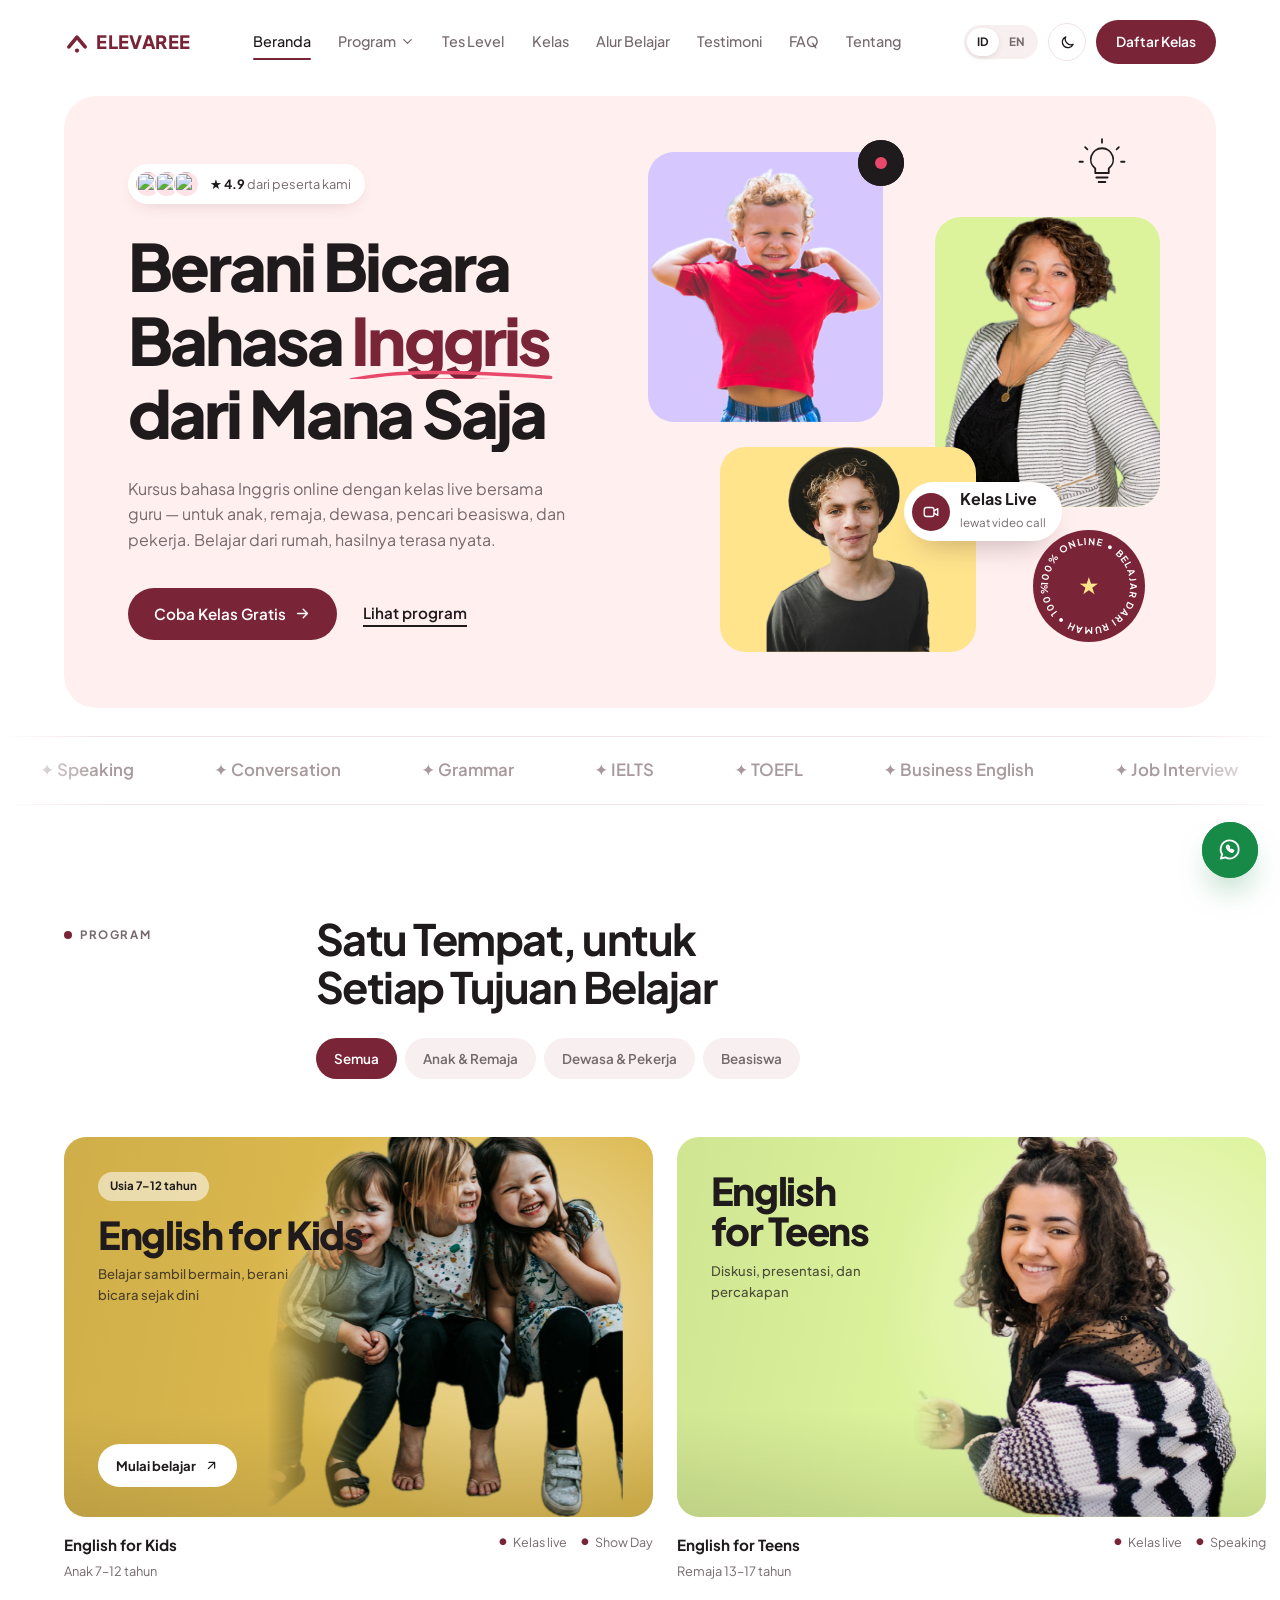
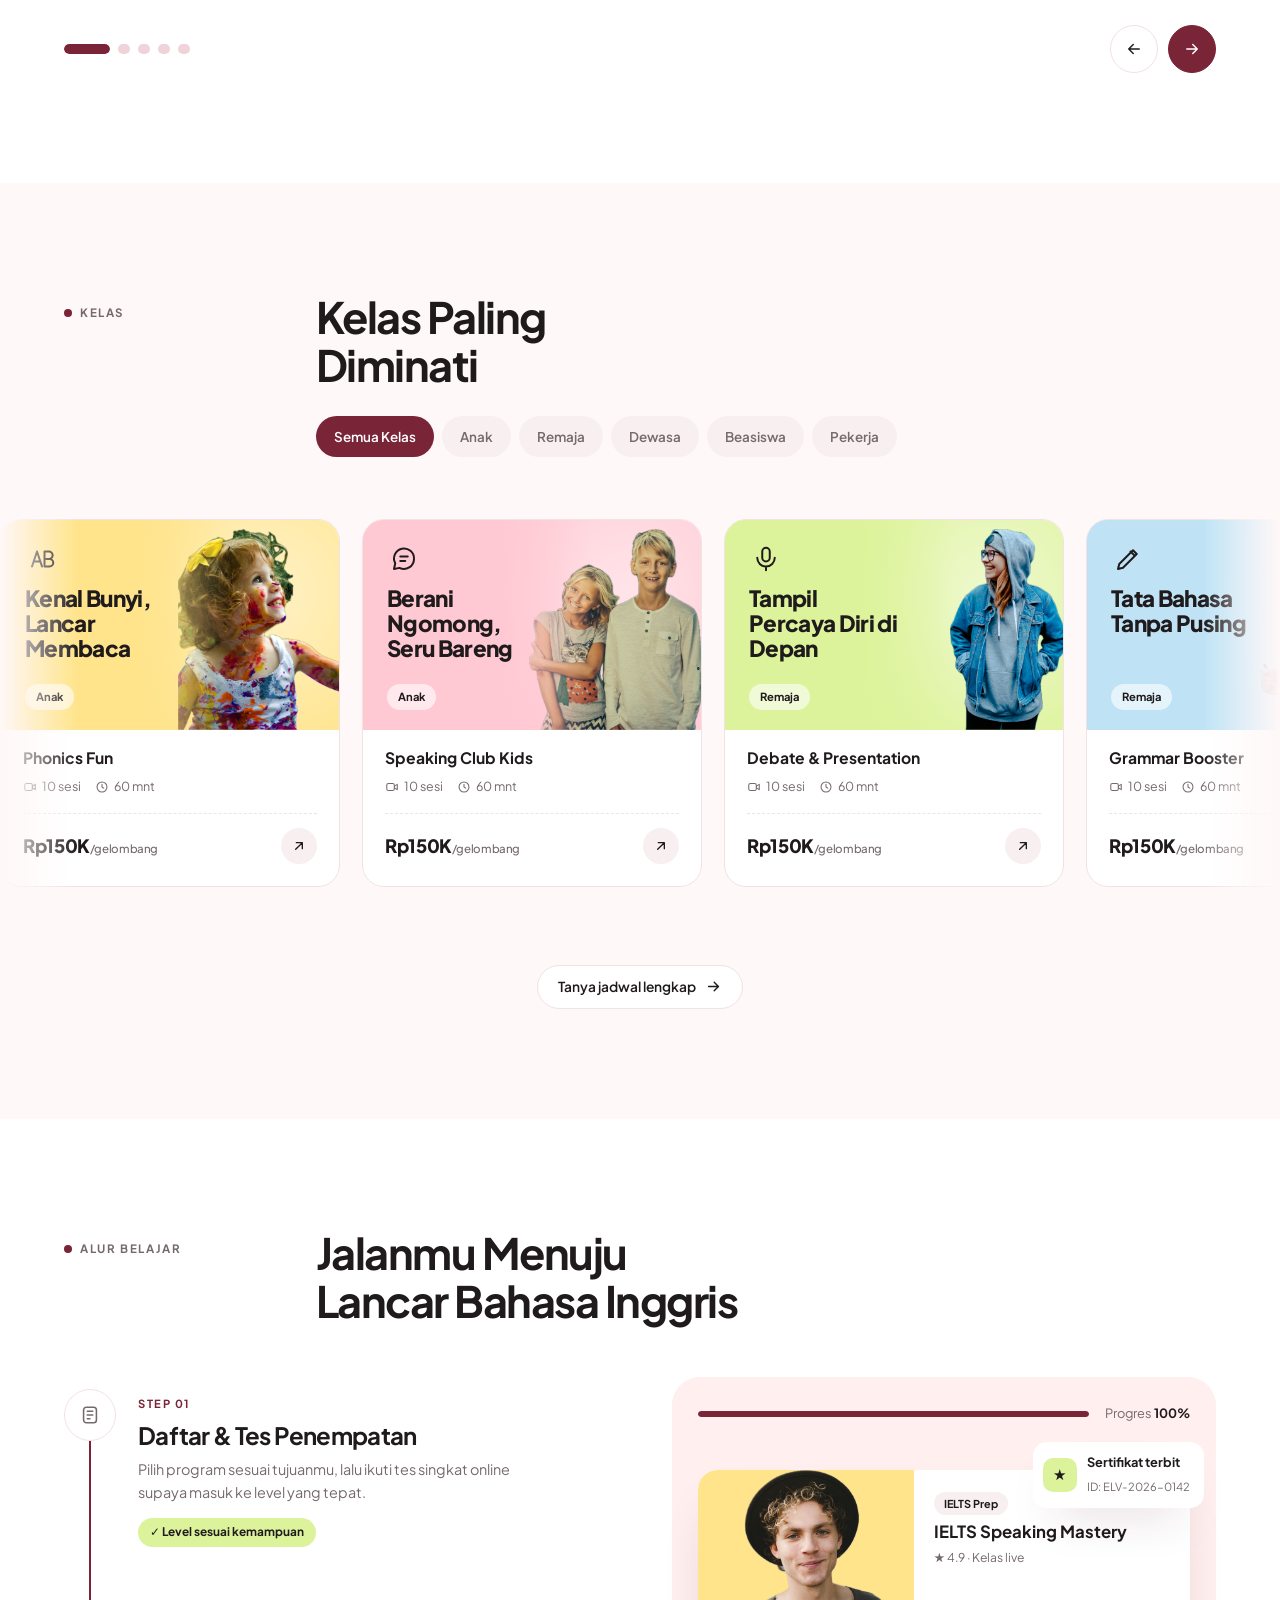
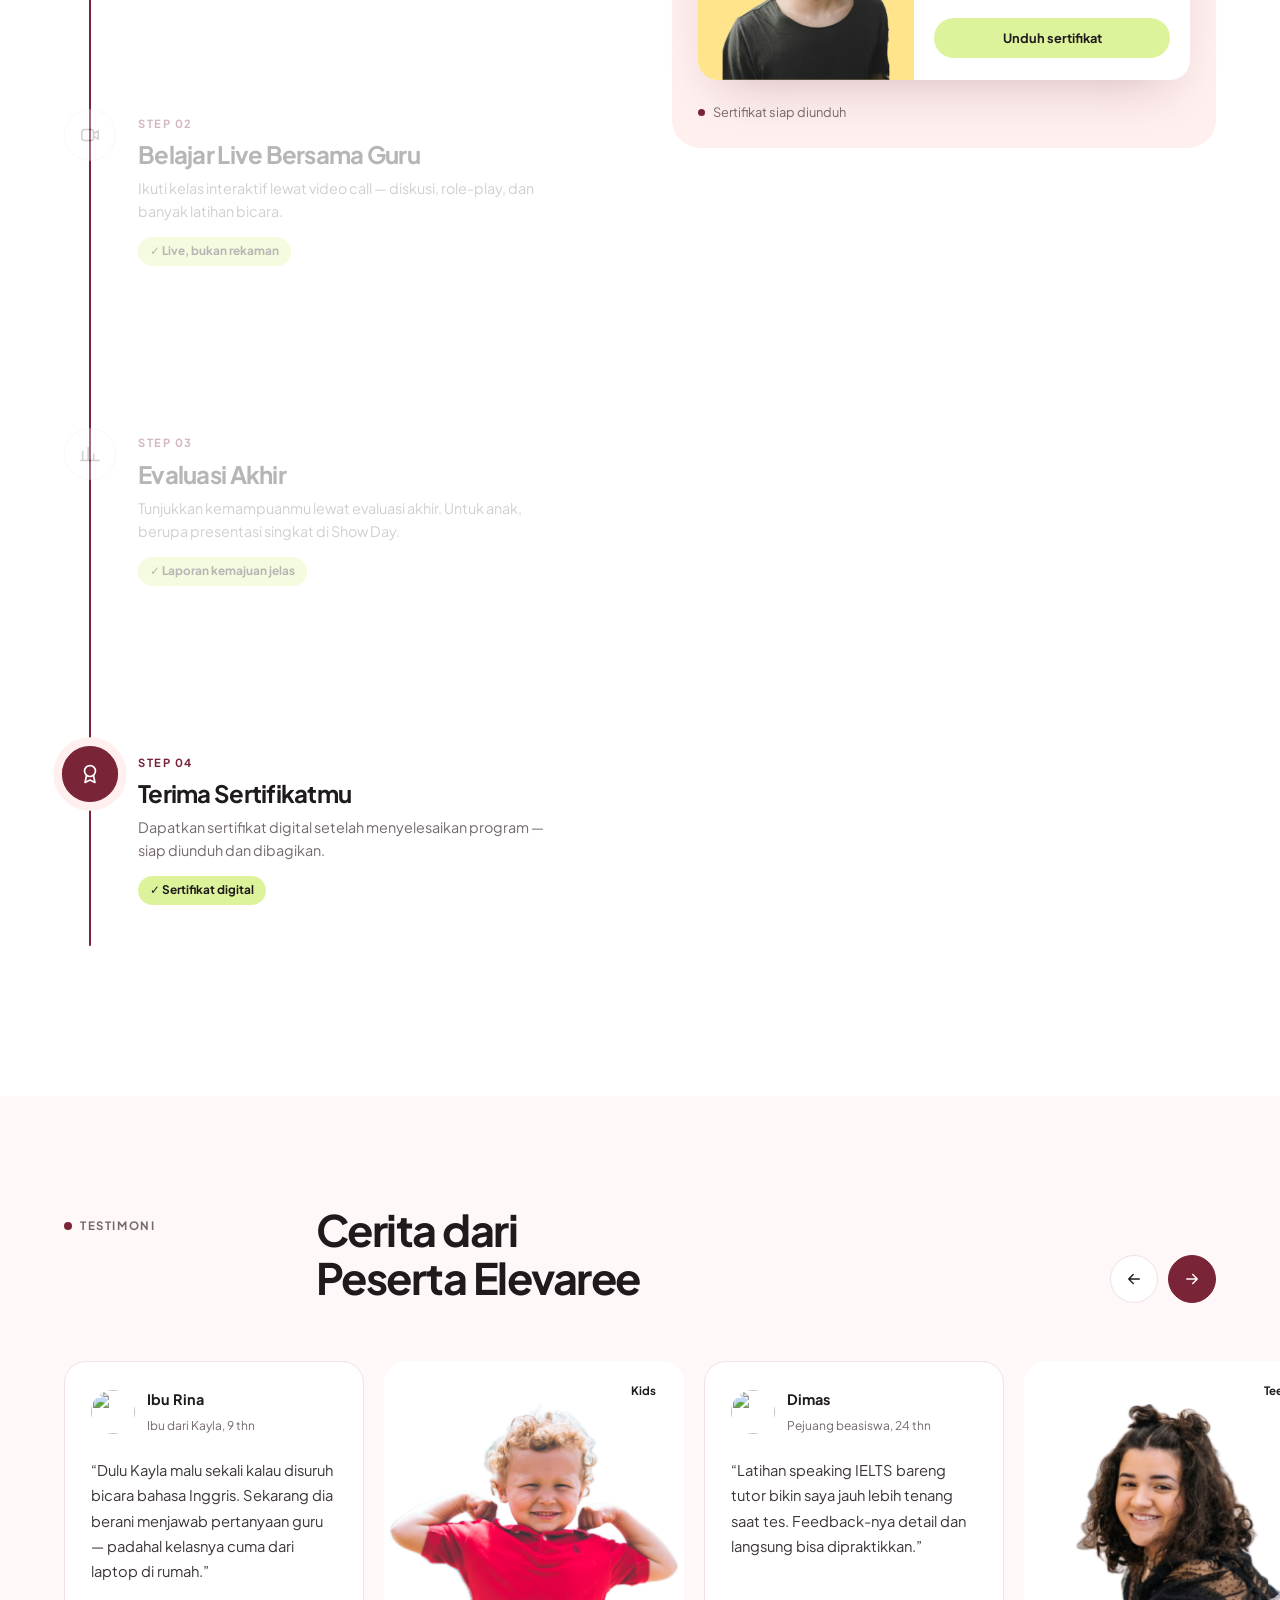
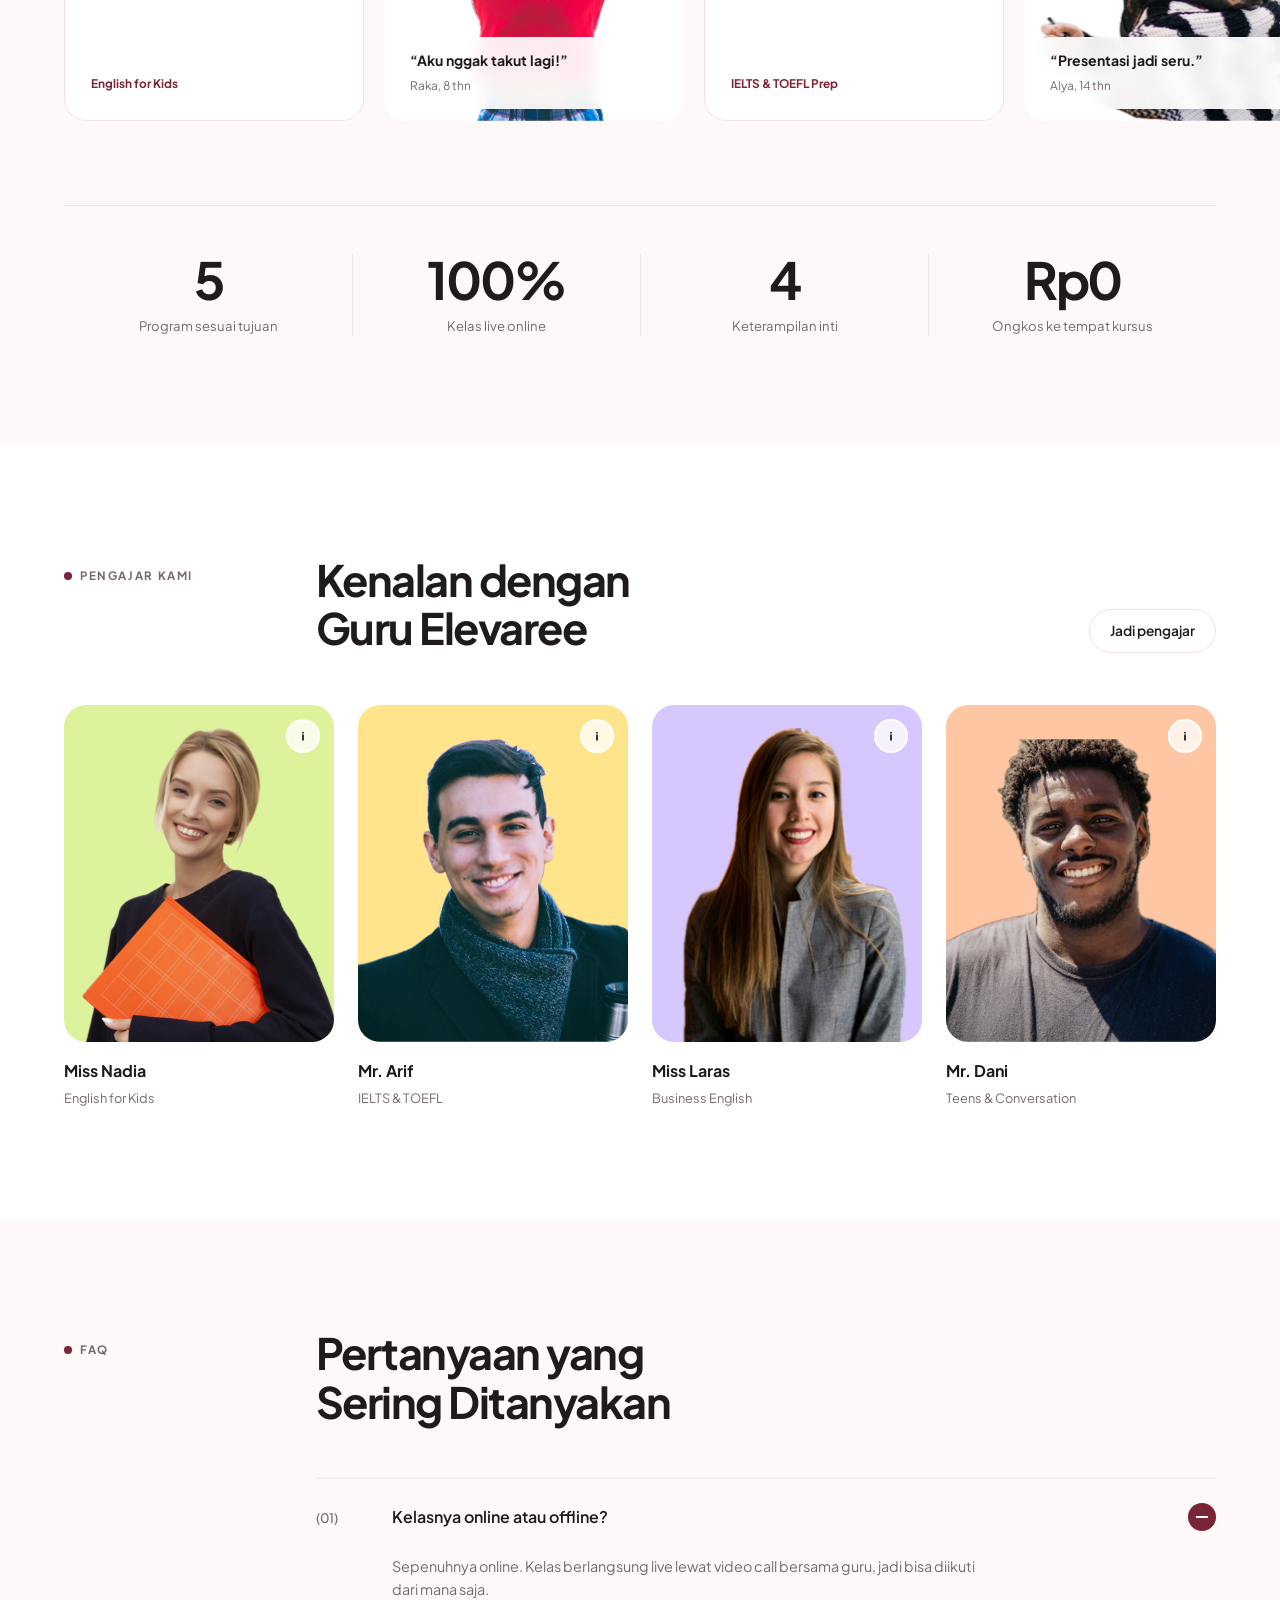
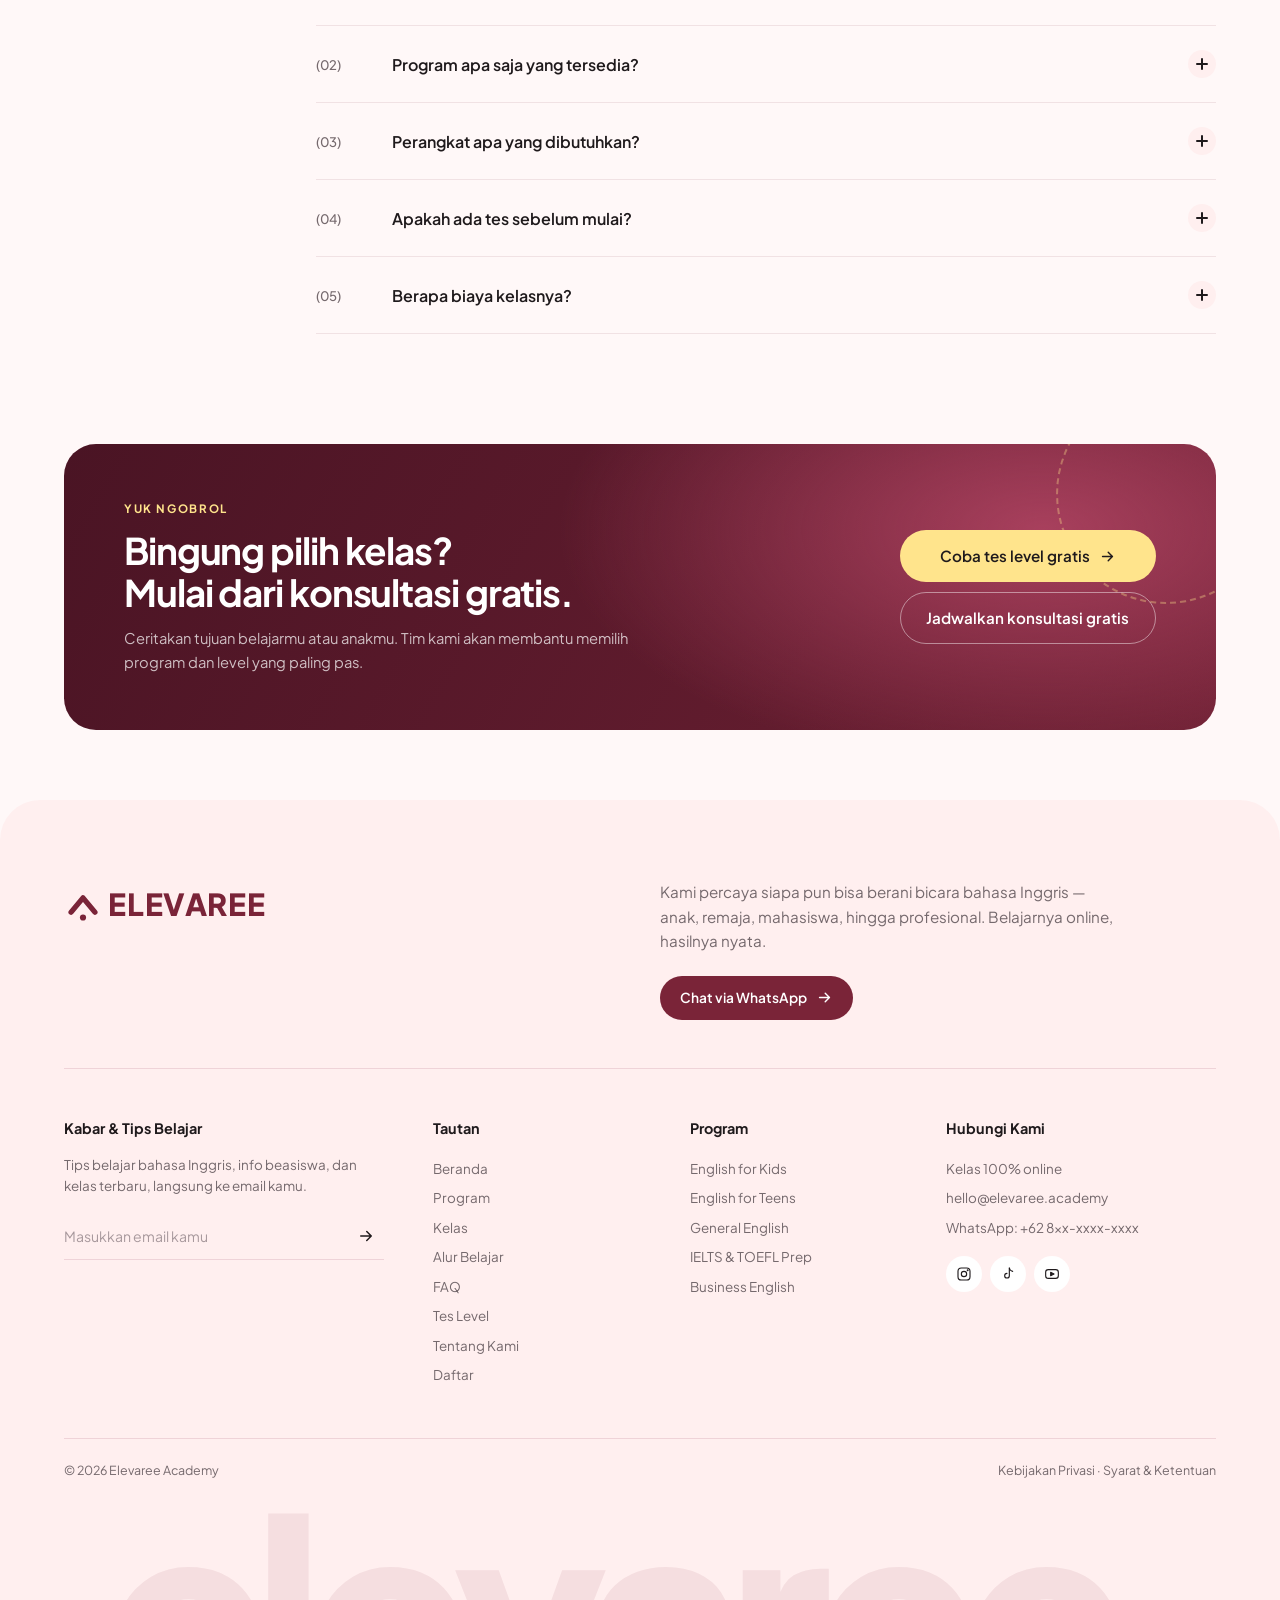
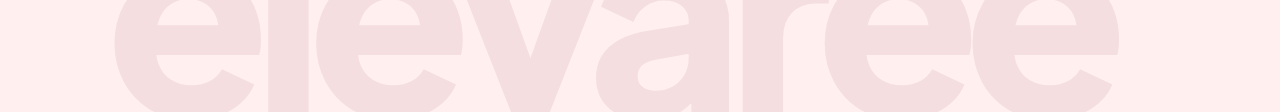
==== index.html @ a9fabbe1 "Elevaree Academy website: program pages, batch schedule, registration, level test Co-Authored-By: Cl" ====
<!doctype html>
<html lang="id">
<head>
  <meta charset="utf-8" />
  <meta name="viewport" content="width=device-width, initial-scale=1" />
  <title>Elevaree Academy — Kursus Bahasa Inggris Online</title>
  <meta name="description" content="Kursus bahasa Inggris online dengan kelas live bersama guru, untuk anak, remaja, dewasa, pencari beasiswa, dan pekerja." />
  <script>
    // pasang tema & bahasa sebelum halaman tampil, supaya tidak berkedip
    (function () {
      try {
        var t = localStorage.getItem('elv-theme');
        if (!t) t = matchMedia('(prefers-color-scheme: dark)').matches ? 'dark' : 'light';
        document.documentElement.setAttribute('data-theme', t);
        var l = localStorage.getItem('elv-lang');
        if (l === 'en') document.documentElement.lang = 'en';
      } catch (e) { document.documentElement.setAttribute('data-theme', 'light'); }
    })();
  </script>
  <link rel="preconnect" href="https://fonts.googleapis.com" />
  <link rel="preconnect" href="https://fonts.gstatic.com" crossorigin />
  <link href="https://fonts.googleapis.com/css2?family=Plus+Jakarta+Sans:wght@400;500;600;700;800&display=swap" rel="stylesheet" />
  <link rel="stylesheet" href="css/style.css" />
</head>
<body>
  <div class="scroll-progress" aria-hidden="true"></div>

  <!-- ================= NAV ================= -->
  <header class="nav">
    <div class="container nav__inner">
      <a href="#beranda" class="logo" aria-label="Elevaree Academy">
        <svg class="logo__mark" viewBox="0 0 32 32" aria-hidden="true">
          <path d="M6 22 L16 10 L26 22" fill="none" stroke="currentColor" stroke-width="4.5" stroke-linecap="round" stroke-linejoin="round"/>
          <circle cx="16" cy="26.5" r="2.6" fill="currentColor"/>
        </svg>
        <span>ELEVAREE</span>
      </a>

      <nav class="nav__links" aria-label="Navigasi utama">
        <a href="#beranda" class="is-active" data-en="Home">Beranda</a>

        <div class="dd">
          <button class="dd__btn" aria-expanded="false" aria-haspopup="true">
            <span data-en="Programs">Program</span>
            <svg viewBox="0 0 24 24" aria-hidden="true"><path d="m6 9 6 6 6-6"/></svg>
          </button>
          <div class="dd__panel">
            <a href="english-for-kids.html" class="dd__item"><i class="dot bg-mustard"></i><span><b>English for Kids</b><small data-en="Ages 7–12, learn through play">Usia 7–12, belajar sambil bermain</small></span></a>
            <a href="english-for-teens.html" class="dd__item"><i class="dot bg-lime"></i><span><b>English for Teens</b><small data-en="Ages 13–17, discussion &amp; presentation">Usia 13–17, diskusi &amp; presentasi</small></span></a>
            <a href="general-english.html" class="dd__item"><i class="dot bg-sage"></i><span><b>General English</b><small data-en="Everyday conversation for adults">Percakapan sehari-hari untuk dewasa</small></span></a>
            <a href="ielts-toefl-prep.html" class="dd__item"><i class="dot bg-peach"></i><span><b>IELTS &amp; TOEFL Prep</b><small data-en="For scholarship seekers">Untuk pencari beasiswa</small></span></a>
            <a href="business-english.html" class="dd__item"><i class="dot bg-lilac"></i><span><b>Business English</b><small data-en="Meetings, emails &amp; job interviews">Meeting, email &amp; interview kerja</small></span></a>
          </div>
        </div>

        <a href="tes-level.html" data-en="Level Test">Tes Level</a>
        <a href="#kelas" data-en="Classes">Kelas</a>
        <a href="#alur" data-en="How It Works">Alur Belajar</a>
        <a href="#testimoni" data-en="Stories">Testimoni</a>
        <a href="#faq">FAQ</a>
        <a href="tentang.html" data-en="About">Tentang</a>
      </nav>

      <div class="nav__right">
        <div class="lang" role="group" aria-label="Bahasa / Language">
          <button class="lang__btn is-active" data-lang="id" aria-pressed="true">ID</button>
          <button class="lang__btn" data-lang="en" aria-pressed="false">EN</button>
        </div>
        <button class="theme-btn" aria-label="Ganti mode gelap/terang" data-en-label="Toggle dark/light mode">
          <svg class="i-moon" viewBox="0 0 24 24"><path d="M20 14.5A8 8 0 0 1 9.5 4a8 8 0 1 0 10.5 10.5z"/></svg>
          <svg class="i-sun" viewBox="0 0 24 24"><circle cx="12" cy="12" r="4"/><path d="M12 2v2M12 20v2M4.9 4.9l1.4 1.4M17.7 17.7l1.4 1.4M2 12h2M20 12h2M4.9 19.1l1.4-1.4M17.7 6.3l1.4-1.4"/></svg>
        </button>
        <a href="daftar.html" data-trial class="btn btn--maroon btn--sm nav__cta" data-en="Join a Class">Daftar Kelas</a>
        <button class="nav__toggle" aria-label="Buka menu" aria-expanded="false"><span></span><span></span></button>
      </div>
    </div>
  </header>

  <main>
    <!-- ================= HERO ================= -->
    <section class="hero" id="beranda">
      <div class="container">
        <div class="hero__panel">
          <div class="hero__copy">
            <div class="pill-badge fade-in" style="--d:.1s">
              <span class="avatars avatars--xs">
                <img src="https://images.unsplash.com/photo-1494790108377-be9c29b29330?w=64&h=64&fit=crop&crop=faces" alt="" />
                <img src="https://images.unsplash.com/photo-1500648767791-00dcc994a43e?w=64&h=64&fit=crop&crop=faces" alt="" />
                <img src="https://images.unsplash.com/photo-1438761681033-6461ffad8d80?w=64&h=64&fit=crop&crop=faces" alt="" />
              </span>
              <span data-en="<b>★ 4.9</b> from our learners"><b>★ 4.9</b> dari peserta kami</span>
            </div>

            <h1 class="hero__title">
              <span class="line"><span data-en="Speak English">Berani Bicara</span></span>
              <span class="line"><span><span data-en="with">Bahasa</span> <em class="scribble"><span data-en="Confidence">Inggris</span><svg viewBox="0 0 220 24" preserveAspectRatio="none" aria-hidden="true"><path d="M3 15 C 50 4, 110 4, 217 12 M 20 20 C 80 13, 140 14, 200 18"/></svg></em></span></span>
              <span class="line"><span data-en="from Anywhere">dari Mana Saja</span></span>
            </h1>

            <p class="hero__lead fade-in" style="--d:.7s" data-en="Online English courses with live classes and real teachers — for kids, teens, adults, scholarship seekers, and professionals. Learn from home, see real results.">
              Kursus bahasa Inggris online dengan kelas live bersama guru — untuk anak, remaja,
              dewasa, pencari beasiswa, dan pekerja. Belajar dari rumah, hasilnya terasa nyata.
            </p>

            <div class="hero__actions fade-in" style="--d:.85s">
              <a href="daftar.html?paket=trial" data-trial data-free class="btn btn--maroon"><span data-en="Try a Free Class">Coba Kelas Gratis</span>
                <svg viewBox="0 0 24 24"><path d="M5 12h14M13 6l6 6-6 6"/></svg>
              </a>
              <a href="#program" class="link-arrow" data-en="See programs">Lihat program</a>
            </div>
          </div>

          <div class="hero__collage">
            <div class="tile tile--lilac tile--a" data-depth="10">
              <img src="assets/img/kid-boy.png" alt="Anak laki-laki tersenyum memamerkan otot, tanda percaya diri" />
            </div>
            <div class="tile tile--lime tile--b" data-depth="16">
              <img src="assets/img/worker-woman.png" alt="Pekerja profesional tersenyum" />
            </div>
            <div class="tile tile--butter tile--c" data-depth="13">
              <img src="assets/img/scholar-man.png" alt="Pemuda bertopi, pencari beasiswa" />
            </div>

            <span class="rec-dot" data-depth="22" aria-hidden="true"></span>

            <div class="chip chip--live" data-depth="20">
              <span class="chip__icon"><svg viewBox="0 0 24 24"><rect x="3" y="6" width="13" height="12" rx="3"/><path d="m16 10.5 5-3v9l-5-3"/></svg></span>
              <span><b data-en="Live Class">Kelas Live</b><small data-en="via video call">lewat video call</small></span>
            </div>

            <svg class="doodle doodle--bulb" data-depth="26" viewBox="0 0 48 48" aria-hidden="true">
              <path d="M24 10a10 10 0 0 0-6 18v4h12v-4a10 10 0 0 0-6-18zM19 36h10M21 40h6"/>
              <path d="M24 2v3M9 9l2 2M39 9l-2 2M4 22h3M44 22h-3"/>
            </svg>

            <div class="sticker" data-depth="18" aria-hidden="true">
              <svg viewBox="0 0 120 120">
                <defs><path id="circlePath" d="M60 60 m-44 0 a44 44 0 1 1 88 0 a44 44 0 1 1 -88 0"/></defs>
                <text><textPath href="#circlePath" data-en="100% ONLINE • LEARN FROM HOME • 100% ONLINE •">100% ONLINE • BELAJAR DARI RUMAH • 100% ONLINE •</textPath></text>
              </svg>
              <span>★</span>
            </div>
          </div>
        </div>
      </div>

      <div class="marquee" aria-label="Materi yang dipelajari">
        <div class="marquee__track">
          <span>✦ Speaking</span><span>✦ Conversation</span><span>✦ Grammar</span><span>✦ IELTS</span>
          <span>✦ TOEFL</span><span>✦ Business English</span><span>✦ Job Interview</span><span>✦ Public Speaking</span>
          <span aria-hidden="true">✦ Speaking</span><span aria-hidden="true">✦ Conversation</span><span aria-hidden="true">✦ Grammar</span><span aria-hidden="true">✦ IELTS</span>
          <span aria-hidden="true">✦ TOEFL</span><span aria-hidden="true">✦ Business English</span><span aria-hidden="true">✦ Job Interview</span><span aria-hidden="true">✦ Public Speaking</span>
        </div>
      </div>
    </section>

    <!-- ================= PROGRAM ================= -->
    <section class="section" id="program">
      <div class="container">
        <div class="head-split">
          <p class="eyebrow" data-reveal data-en="Programs">Program</p>
          <div>
            <h2 class="h2" data-reveal style="--delay:.06s" data-en="One Place for<br/>Every Learning Goal">Satu Tempat, untuk<br/>Setiap Tujuan Belajar</h2>
            <div class="filters" role="tablist" data-reveal style="--delay:.12s">
              <button class="filter is-active" data-filter="all" role="tab" aria-selected="true" data-en="All">Semua</button>
              <button class="filter" data-filter="young" role="tab" aria-selected="false" data-en="Kids &amp; Teens">Anak &amp; Remaja</button>
              <button class="filter" data-filter="adult" role="tab" aria-selected="false" data-en="Adults &amp; Professionals">Dewasa &amp; Pekerja</button>
              <button class="filter" data-filter="scholar" role="tab" aria-selected="false" data-en="Scholarship">Beasiswa</button>
            </div>
          </div>
        </div>

      </div>

      <!-- slider program: bergeser otomatis, bisa digeser/diseret -->
      <div class="prog-slider" data-reveal>
        <div class="prog-track" tabindex="0" aria-label="Daftar program, geser ke samping" data-en-label="Program list, swipe sideways">
          <article class="course course--big" data-cat="young">
            <div class="course__art bg-mustard">
              <a href="english-for-kids.html" class="course__link" aria-label="Detail English for Kids" data-en-label="English for Kids details"></a>
              <div class="course__text">
                <span class="course__tag" data-en="Ages 7–12">Usia 7–12 tahun</span>
                <h3>English for Kids</h3>
                <p data-en="Learn through play, speak up early">Belajar sambil bermain, berani bicara sejak dini</p>
              </div>
              <img src="assets/img/kids-trio.png" alt="Tiga anak duduk bersama dan tertawa" loading="lazy" />
              <a href="#kontak" data-trial data-program="kids" class="course__cta"><span data-en="Start learning">Mulai belajar</span> <svg viewBox="0 0 24 24"><path d="M7 17 17 7M8 7h9v9"/></svg></a>
            </div>
            <div class="course__meta">
              <div><a href="english-for-kids.html" class="course__name"><b>English for Kids</b></a><span data-en="Kids 7–12">Anak 7–12 tahun</span></div>
              <ul><li data-en="Live class">Kelas live</li><li>Show Day</li></ul>
            </div>
          </article>

          <article class="course" data-cat="young">
            <div class="course__art bg-lime">
              <a href="english-for-teens.html" class="course__link" aria-label="Detail English for Teens" data-en-label="English for Teens details"></a>
              <div class="course__text">
                <h3>English<br/>for Teens</h3>
                <p data-en="Discussion, presentation &amp; conversation">Diskusi, presentasi, dan percakapan</p>
              </div>
              <img src="assets/img/teen-girl.png" alt="Remaja perempuan tersenyum saat belajar" loading="lazy" />
            </div>
            <div class="course__meta">
              <div><a href="english-for-teens.html" class="course__name"><b>English for Teens</b></a><span data-en="Teens 13–17">Remaja 13–17 tahun</span></div>
              <ul><li data-en="Live class">Kelas live</li><li>Speaking</li></ul>
            </div>
          </article>

          <article class="course" data-cat="adult">
            <div class="course__art bg-sage">
              <a href="general-english.html" class="course__link" aria-label="Detail General English" data-en-label="General English details"></a>
              <div class="course__text">
                <h3>General<br/>English</h3>
                <p data-en="Chat with ease, every day">Lancar ngobrol untuk sehari-hari</p>
              </div>
              <img src="assets/img/adult-man.png" alt="Pria dewasa berkacamata" loading="lazy" />
            </div>
            <div class="course__meta">
              <div><a href="general-english.html" class="course__name"><b>General English</b></a><span data-en="For adults">Untuk dewasa</span></div>
              <ul><li data-en="Live class">Kelas live</li><li>Conversation</li></ul>
            </div>
          </article>

          <article class="course course--big" data-cat="scholar">
            <div class="course__art bg-peach">
              <a href="ielts-toefl-prep.html" class="course__link" aria-label="Detail IELTS &amp; TOEFL Prep" data-en-label="IELTS &amp; TOEFL Prep details"></a>
              <div class="course__text">
                <span class="course__tag" data-en="For scholarship seekers">Untuk pencari beasiswa</span>
                <h3>IELTS &amp; TOEFL Prep</h3>
                <p data-en="Test strategy, mock tests &amp; feedback">Strategi tes, latihan simulasi, dan feedback</p>
              </div>
              <img src="assets/img/scholar-man.png" alt="Pemuda bertopi, pencari beasiswa" loading="lazy" />
              <a href="#kontak" data-trial data-program="ielts" class="course__cta"><span data-en="Start learning">Mulai belajar</span> <svg viewBox="0 0 24 24"><path d="M7 17 17 7M8 7h9v9"/></svg></a>
            </div>
            <div class="course__meta">
              <div><a href="ielts-toefl-prep.html" class="course__name"><b>IELTS &amp; TOEFL Prep</b></a><span data-en="Students &amp; scholarship applicants">Mahasiswa &amp; calon penerima beasiswa</span></div>
              <ul><li data-en="Live class">Kelas live</li><li data-en="Mock tests">Simulasi tes</li></ul>
            </div>
          </article>

          <article class="course course--big" data-cat="adult">
            <div class="course__art bg-lilac">
              <a href="business-english.html" class="course__link" aria-label="Detail Business English" data-en-label="Business English details"></a>
              <div class="course__text">
                <span class="course__tag" data-en="For professionals">Untuk pekerja</span>
                <h3>Business English</h3>
                <p data-en="Meetings, emails, presentations &amp; job interviews">Meeting, email, presentasi, hingga interview kerja</p>
              </div>
              <img src="assets/img/worker-woman.png" alt="Pekerja profesional tersenyum" loading="lazy" />
              <a href="#kontak" data-trial data-program="business" class="course__cta"><span data-en="Start learning">Mulai belajar</span> <svg viewBox="0 0 24 24"><path d="M7 17 17 7M8 7h9v9"/></svg></a>
            </div>
            <div class="course__meta">
              <div><a href="business-english.html" class="course__name"><b>Business English</b></a><span data-en="Employees, professionals &amp; job seekers">Karyawan, profesional &amp; pencari kerja</span></div>
              <ul><li data-en="Live class">Kelas live</li><li data-en="Professional">Profesional</li></ul>
            </div>
          </article>

          <!-- kartu ajakan konsultasi -->
          <article class="course help-card" data-cat="help">
            <span class="help-card__icon"><svg viewBox="0 0 24 24"><path d="M20 12a8 8 0 0 1-11.6 7.1L4 20l1-4.6A8 8 0 1 1 20 12z"/><path d="M9.5 9.5a2.5 2.5 0 1 1 3.3 2.4c-.5.2-.8.6-.8 1.1v.5M12 16.5h.01"/></svg></span>
            <h3 data-en="Not sure where to start?">Belum yakin mulai dari mana?</h3>
            <p data-en="Tell us your goal — we'll recommend the right program and level for you, or for your child.">Ceritakan tujuanmu — kami bantu rekomendasikan program dan level yang paling pas, untukmu atau anakmu.</p>
            <a href="#kontak" data-trial data-program="unsure" class="help-card__link"><span data-en="Free consultation">Konsultasi gratis</span> <svg viewBox="0 0 24 24"><path d="M5 12h14M13 6l6 6-6 6"/></svg></a>
          </article>
        </div>
      </div>

      <div class="container">
        <div class="prog-controls">
          <div class="prog-dots" role="tablist" aria-label="Pilih slide"></div>
          <div class="slider-nav">
            <button class="round-btn" data-prog="-1" aria-label="Sebelumnya" data-en-label="Previous"><svg viewBox="0 0 24 24"><path d="M19 12H5M11 6l-6 6 6 6"/></svg></button>
            <button class="round-btn round-btn--fill" data-prog="1" aria-label="Berikutnya" data-en-label="Next"><svg viewBox="0 0 24 24"><path d="M5 12h14M13 6l6 6-6 6"/></svg></button>
          </div>
        </div>
      </div>
    </section>

    <!-- ================= KATALOG KELAS ================= -->
    <section class="section section--soft" id="kelas">
      <div class="container">
        <div class="head-split">
          <p class="eyebrow" data-reveal data-en="Classes">Kelas</p>
          <div>
            <h2 class="h2" data-reveal style="--delay:.06s" data-en="Most Popular<br/>Classes">Kelas Paling<br/>Diminati</h2>
            <div class="filters" role="tablist" data-reveal style="--delay:.12s">
              <button class="filter cat-tab is-active" data-cat="all" role="tab" aria-selected="true" data-en="All Classes">Semua Kelas</button>
              <button class="filter cat-tab" data-cat="kids" role="tab" aria-selected="false" data-en="Kids">Anak</button>
              <button class="filter cat-tab" data-cat="teens" role="tab" aria-selected="false" data-en="Teens">Remaja</button>
              <button class="filter cat-tab" data-cat="adult" role="tab" aria-selected="false" data-en="Adults">Dewasa</button>
              <button class="filter cat-tab" data-cat="scholar" role="tab" aria-selected="false" data-en="Scholarship">Beasiswa</button>
              <button class="filter cat-tab" data-cat="work" role="tab" aria-selected="false" data-en="Professionals">Pekerja</button>
            </div>
          </div>
        </div>
      </div>

      <!-- diisi oleh js/main.js dari data kelas -->
      <div class="catalog" data-reveal>
        <div class="catalog__track"></div>
      </div>

      <div class="container center" data-reveal>
        <a href="#kontak" data-wa="schedule" class="btn btn--outline btn--sm"><span data-en="Ask about the full schedule">Tanya jadwal lengkap</span>
          <svg viewBox="0 0 24 24"><path d="M5 12h14M13 6l6 6-6 6"/></svg>
        </a>
      </div>
    </section>

    <!-- ================= ALUR BELAJAR ================= -->
    <section class="section" id="alur">
      <div class="container">
        <div class="head-split">
          <p class="eyebrow" data-reveal data-en="How it works">Alur belajar</p>
          <h2 class="h2" data-reveal style="--delay:.06s" data-en="Your Path to<br/>Speaking English Fluently">Jalanmu Menuju<br/>Lancar Bahasa Inggris</h2>
        </div>

        <div class="journey">
          <ol class="journey__steps">
            <li class="jstep is-active" data-jstep="0">
              <span class="jstep__icon"><svg viewBox="0 0 24 24"><rect x="5" y="3.5" width="14" height="17" rx="3"/><path d="M9 8h6M9 12h6M9 16h3"/></svg></span>
              <div>
                <span class="jstep__label">STEP 01</span>
                <h3 data-en="Sign Up &amp; Placement Test">Daftar &amp; Tes Penempatan</h3>
                <p data-en="Pick a program that fits your goal, then take a short online test so you land in the right level.">Pilih program sesuai tujuanmu, lalu ikuti tes singkat online supaya masuk ke level yang tepat.</p>
                <span class="jstep__chip" data-en="✓ Level matched to you">✓ Level sesuai kemampuan</span>
              </div>
            </li>
            <li class="jstep" data-jstep="1">
              <span class="jstep__icon"><svg viewBox="0 0 24 24"><rect x="3" y="6" width="13" height="12" rx="3"/><path d="m16 10.5 5-3v9l-5-3"/></svg></span>
              <div>
                <span class="jstep__label">STEP 02</span>
                <h3 data-en="Learn Live with a Teacher">Belajar Live Bersama Guru</h3>
                <p data-en="Join interactive video-call classes — discussion, role-play, and plenty of speaking practice.">Ikuti kelas interaktif lewat video call — diskusi, role-play, dan banyak latihan bicara.</p>
                <span class="jstep__chip" data-en="✓ Live, not pre-recorded">✓ Live, bukan rekaman</span>
              </div>
            </li>
            <li class="jstep" data-jstep="2">
              <span class="jstep__icon"><svg viewBox="0 0 24 24"><path d="M4 19V9M10 19V5M16 19v-7M22 19H2"/></svg></span>
              <div>
                <span class="jstep__label">STEP 03</span>
                <h3 data-en="Final Evaluation">Evaluasi Akhir</h3>
                <p data-en="Show what you've learned in a final assessment. For kids, it's a short presentation on Show Day.">Tunjukkan kemampuanmu lewat evaluasi akhir. Untuk anak, berupa presentasi singkat di Show Day.</p>
                <span class="jstep__chip" data-en="✓ Clear progress report">✓ Laporan kemajuan jelas</span>
              </div>
            </li>
            <li class="jstep" data-jstep="3">
              <span class="jstep__icon"><svg viewBox="0 0 24 24"><circle cx="12" cy="9" r="5.5"/><path d="m8.5 13.5-1.5 7 5-2.5 5 2.5-1.5-7"/></svg></span>
              <div>
                <span class="jstep__label">STEP 04</span>
                <h3 data-en="Get Your Certificate">Terima Sertifikatmu</h3>
                <p data-en="Receive a digital certificate once you complete the program — ready to download and share.">Dapatkan sertifikat digital setelah menyelesaikan program — siap diunduh dan dibagikan.</p>
                <span class="jstep__chip" data-en="✓ Digital certificate">✓ Sertifikat digital</span>
              </div>
            </li>
          </ol>

          <!-- panel kanan yang berubah mengikuti langkah aktif -->
          <div class="journey__mock" aria-live="polite">
            <div class="mock">
              <div class="mock__top">
                <div class="mock__bar"><span></span></div>
                <span class="mock__pct"><span data-en="Progress">Progres</span> <b>25%</b></span>
              </div>
              <div class="mock__stage">
                <div class="mock__card">
                  <div class="mock__img bg-butter"><img src="assets/img/scholar-man.png" alt="" /></div>
                  <div class="mock__info">
                    <span class="mock__tag">IELTS Prep</span>
                    <b>IELTS Speaking Mastery</b>
                    <small>★ 4.9 · <span data-en="Live class">Kelas live</span></small>
                    <span class="mock__btn"></span>
                  </div>
                </div>
                <div class="mock__toast"><span class="mock__toast-icon"></span><span class="mock__toast-text"><b></b><small></small></span></div>
              </div>
              <p class="mock__status"></p>
            </div>
          </div>
        </div>
      </div>
    </section>

    <!-- ================= TESTIMONI ================= -->
    <section class="section section--soft" id="testimoni">
      <div class="container">
        <div class="head-split head-split--action">
          <p class="eyebrow" data-reveal data-en="Testimonials">Testimoni</p>
          <h2 class="h2" data-reveal style="--delay:.06s" data-en="Stories from<br/>Elevaree Learners">Cerita dari<br/>Peserta Elevaree</h2>
          <div class="slider-nav" data-reveal style="--delay:.12s">
            <button class="round-btn" data-slide="-1" aria-label="Sebelumnya"><svg viewBox="0 0 24 24"><path d="M19 12H5M11 6l-6 6 6 6"/></svg></button>
            <button class="round-btn round-btn--fill" data-slide="1" aria-label="Berikutnya"><svg viewBox="0 0 24 24"><path d="M5 12h14M13 6l6 6-6 6"/></svg></button>
          </div>
        </div>
      </div>

      <div class="testi-track" tabindex="0" aria-label="Daftar testimoni, geser ke samping">
        <article class="tcard" data-reveal>
          <header><img src="https://images.unsplash.com/photo-1494790108377-be9c29b29330?w=96&h=96&fit=crop&crop=faces" alt="" /><div><b>Ibu Rina</b><span data-en="Kayla's mom, 9 y.o.">Ibu dari Kayla, 9 thn</span></div></header>
          <p data-en="“Kayla used to be so shy about speaking English. Now she answers her teacher with confidence — even though class is just on a laptop at home.”">“Dulu Kayla malu sekali kalau disuruh bicara bahasa Inggris. Sekarang dia berani menjawab pertanyaan guru — padahal kelasnya cuma dari laptop di rumah.”</p>
          <footer>English for Kids</footer>
        </article>

        <article class="tcard tcard--photo bg-pink" data-reveal style="--delay:.06s">
          <img src="assets/img/kid-boy.png" alt="" loading="lazy" />
          <span class="tcard__badge">Kids</span>
          <div class="tcard__caption"><b data-en="“I'm not scared anymore!”">“Aku nggak takut lagi!”</b><span data-en="Raka, 8 y.o.">Raka, 8 thn</span></div>
        </article>

        <article class="tcard" data-reveal style="--delay:.12s">
          <header><img src="https://images.unsplash.com/photo-1507003211169-0a1dd7228f2d?w=96&h=96&fit=crop&crop=faces" alt="" /><div><b>Dimas</b><span data-en="Scholarship hopeful, 24">Pejuang beasiswa, 24 thn</span></div></header>
          <p data-en="“Practising IELTS speaking with my tutor made me much calmer on test day. The feedback is detailed and easy to put into practice.”">“Latihan speaking IELTS bareng tutor bikin saya jauh lebih tenang saat tes. Feedback-nya detail dan langsung bisa dipraktikkan.”</p>
          <footer>IELTS &amp; TOEFL Prep</footer>
        </article>

        <article class="tcard tcard--photo bg-sky" data-reveal style="--delay:.18s">
          <img src="assets/img/teen-girl.png" alt="" loading="lazy" />
          <span class="tcard__badge">Teens</span>
          <div class="tcard__caption"><b data-en="“Presentations are fun now.”">“Presentasi jadi seru.”</b><span data-en="Alya, 14 y.o.">Alya, 14 thn</span></div>
        </article>

        <article class="tcard" data-reveal style="--delay:.24s">
          <header><img src="https://images.unsplash.com/photo-1438761681033-6461ffad8d80?w=96&h=96&fit=crop&crop=faces" alt="" /><div><b>Sari</b><span>Marketing Executive, 31</span></div></header>
          <p data-en="“I now lead meetings with overseas clients with much more confidence. Classes are online, so I can join from anywhere.”">“Sekarang saya lebih percaya diri memimpin meeting dengan klien luar negeri. Kelasnya online, jadi bisa ikut dari mana saja.”</p>
          <footer>Business English</footer>
        </article>

        <article class="tcard tcard--photo bg-butter" data-reveal style="--delay:.3s">
          <img src="assets/img/adult-man.png" alt="" loading="lazy" />
          <span class="tcard__badge" data-en="Adults">Dewasa</span>
          <div class="tcard__caption"><b data-en="“Finally brave enough to chat.”">“Akhirnya berani ngobrol.”</b><span data-en="Andi, 35">Andi, 35 thn</span></div>
        </article>
      </div>

      <div class="container">
        <div class="stats-row">
          <div class="stat" data-reveal><b><span data-count="5">0</span></b><span data-en="Goal-based programs">Program sesuai tujuan</span></div>
          <div class="stat" data-reveal style="--delay:.06s"><b><span data-count="100">0</span>%</b><span data-en="Live online classes">Kelas live online</span></div>
          <div class="stat" data-reveal style="--delay:.12s"><b><span data-count="4">0</span></b><span data-en="Core skills">Keterampilan inti</span></div>
          <div class="stat" data-reveal style="--delay:.18s"><b>Rp<span data-count="0">0</span></b><span data-en="Commute costs">Ongkos ke tempat kursus</span></div>
        </div>
      </div>
    </section>

    <!-- ================= GURU ================= -->
    <section class="section" id="guru">
      <div class="container">
        <div class="head-split head-split--action">
          <p class="eyebrow" data-reveal data-en="Our teachers">Pengajar kami</p>
          <h2 class="h2" data-reveal style="--delay:.06s" data-en="Meet the<br/>Elevaree Teachers">Kenalan dengan<br/>Guru Elevaree</h2>
          <a href="#kontak" data-wa="teach" class="btn btn--outline btn--sm" data-reveal style="--delay:.12s" data-en="Teach with us">Jadi pengajar</a>
        </div>

        <div class="team">
          <article class="guru" data-reveal tabindex="0" aria-label="Miss Nadia — lihat biodata" data-en-label="Miss Nadia — view profile">
            <div class="guru__art bg-lime">
              <img src="assets/img/guru-1.png" alt="Foto Miss Nadia" loading="lazy" />
              <span class="guru__hint" aria-hidden="true"><svg viewBox="0 0 24 24"><path d="M12 11v6M12 7.5h.01"/></svg></span>
              <div class="guru__bio">
                <p class="guru__about" data-en="Kids&#x27; class specialist who believes children learn fastest through games, songs, and stories.">Spesialis kelas anak. Percaya anak paling cepat belajar lewat permainan, lagu, dan cerita.</p>
                <dl class="guru__facts">
                  <div><dt data-en="Experience">Pengalaman</dt><dd data-en="6 years teaching kids">6 tahun mengajar anak</dd></div>
                  <div><dt data-en="Education">Pendidikan</dt><dd data-en="B.Ed. English Education">S1 Pendidikan Bahasa Inggris</dd></div>
                </dl>
                <ul class="guru__certs" aria-label="Sertifikat"><li><b>IELTS</b> <span>7.5</span></li><li><b>TESOL</b></li></ul>
              </div>
            </div>
            <b>Miss Nadia</b><span>English for Kids</span>
          </article>
          <article class="guru" data-reveal style="--delay:.08s" tabindex="0" aria-label="Mr. Arif — lihat biodata" data-en-label="Mr. Arif — view profile">
            <div class="guru__art bg-butter">
              <img class="is-wide" src="assets/img/guru-2.png" alt="Foto Mr. Arif" loading="lazy" />
              <span class="guru__hint" aria-hidden="true"><svg viewBox="0 0 24 24"><path d="M12 11v6M12 7.5h.01"/></svg></span>
              <div class="guru__bio">
                <p class="guru__about" data-en="Helps scholarship hopefuls build test strategy, essays, and speaking practice.">Membantu pejuang beasiswa menyusun strategi tes, esai, dan latihan speaking.</p>
                <dl class="guru__facts">
                  <div><dt data-en="Experience">Pengalaman</dt><dd data-en="7 years of test prep">7 tahun persiapan tes</dd></div>
                  <div><dt data-en="Education">Pendidikan</dt><dd data-en="M.A. Applied Linguistics">S2 Linguistik Terapan</dd></div>
                </dl>
                <ul class="guru__certs" aria-label="Sertifikat"><li><b>IELTS</b> <span>8.5</span></li><li><b>TOEFL iBT</b> <span>112</span></li></ul>
              </div>
            </div>
            <b>Mr. Arif</b><span>IELTS &amp; TOEFL</span>
          </article>
          <article class="guru" data-reveal style="--delay:.16s" tabindex="0" aria-label="Miss Laras — lihat biodata" data-en-label="Miss Laras — view profile">
            <div class="guru__art bg-lilac">
              <img src="assets/img/guru-3.png" alt="Foto Miss Laras" loading="lazy" />
              <span class="guru__hint" aria-hidden="true"><svg viewBox="0 0 24 24"><path d="M12 11v6M12 7.5h.01"/></svg></span>
              <div class="guru__bio">
                <p class="guru__about" data-en="Former multinational professional focused on practical workplace communication.">Pernah bekerja di perusahaan multinasional; fokus pada komunikasi kerja yang praktis.</p>
                <dl class="guru__facts">
                  <div><dt data-en="Experience">Pengalaman</dt><dd data-en="5 years teaching professionals">5 tahun mengajar profesional</dd></div>
                  <div><dt data-en="Education">Pendidikan</dt><dd data-en="B.A. English Literature">S1 Sastra Inggris</dd></div>
                </dl>
                <ul class="guru__certs" aria-label="Sertifikat"><li><b>IELTS</b> <span>8.0</span></li><li><b>CELTA</b></li></ul>
              </div>
            </div>
            <b>Miss Laras</b><span>Business English</span>
          </article>
          <article class="guru" data-reveal style="--delay:.24s" tabindex="0" aria-label="Mr. Dani — lihat biodata" data-en-label="Mr. Dani — view profile">
            <div class="guru__art bg-peach">
              <img class="is-wide" src="assets/img/guru-4.png" alt="Foto Mr. Dani" loading="lazy" />
              <span class="guru__hint" aria-hidden="true"><svg viewBox="0 0 24 24"><path d="M12 11v6M12 7.5h.01"/></svg></span>
              <div class="guru__bio">
                <p class="guru__about" data-en="Gets teens talking through discussion, friendly debate, and topics they love.">Membuat remaja berani bicara lewat diskusi, debat ringan, dan topik yang mereka sukai.</p>
                <dl class="guru__facts">
                  <div><dt data-en="Experience">Pengalaman</dt><dd data-en="4 years teaching teens">4 tahun mengajar remaja</dd></div>
                  <div><dt data-en="Education">Pendidikan</dt><dd data-en="B.A. International Relations">S1 Hubungan Internasional</dd></div>
                </dl>
                <ul class="guru__certs" aria-label="Sertifikat"><li><b>TOEFL iBT</b> <span>108</span></li><li><b>TEFL</b></li></ul>
              </div>
            </div>
            <b>Mr. Dani</b><span>Teens &amp; Conversation</span>
          </article>
        </div>
      </div>
    </section>

    <!-- ================= FAQ ================= -->
    <section class="section section--soft" id="faq">
      <div class="container">
        <div class="head-split">
          <p class="eyebrow" data-reveal>FAQ</p>
          <h2 class="h2" data-reveal style="--delay:.06s" data-en="Frequently<br/>Asked Questions">Pertanyaan yang<br/>Sering Ditanyakan</h2>
        </div>

        <div class="faq">
          <div class="faq__item is-open" data-reveal>
            <button class="faq__q" aria-expanded="true"><span class="faq__n">(01)</span><span data-en="Are classes online or offline?">Kelasnya online atau offline?</span><i class="faq__icon"></i></button>
            <div class="faq__a"><div><p data-en="Fully online. Classes run live over video call with a teacher, so you can join from anywhere.">Sepenuhnya online. Kelas berlangsung live lewat video call bersama guru, jadi bisa diikuti dari mana saja.</p></div></div>
          </div>
          <div class="faq__item" data-reveal style="--delay:.04s">
            <button class="faq__q" aria-expanded="false"><span class="faq__n">(02)</span><span data-en="Which programs are available?">Program apa saja yang tersedia?</span><i class="faq__icon"></i></button>
            <div class="faq__a"><div><p data-en="English for Kids (7–12), English for Teens (13–17), General English for adults, IELTS &amp; TOEFL Prep for scholarship seekers, and Business English for professionals.">English for Kids (7–12 tahun), English for Teens (13–17 tahun), General English untuk dewasa, IELTS &amp; TOEFL Prep untuk pencari beasiswa, dan Business English untuk pekerja.</p></div></div>
          </div>
          <div class="faq__item" data-reveal style="--delay:.08s">
            <button class="faq__q" aria-expanded="false"><span class="faq__n">(03)</span><span data-en="What device do I need?">Perangkat apa yang dibutuhkan?</span><i class="faq__icon"></i></button>
            <div class="faq__a"><div><p data-en="A laptop, tablet, or phone with a camera and microphone, plus a stable internet connection. For kids, a laptop or tablet is recommended.">Laptop, tablet, atau HP dengan kamera dan mikrofon, serta koneksi internet yang stabil. Untuk anak, disarankan memakai laptop atau tablet.</p></div></div>
          </div>
          <div class="faq__item" data-reveal style="--delay:.12s">
            <button class="faq__q" aria-expanded="false"><span class="faq__n">(04)</span><span data-en="Is there a test before I start?">Apakah ada tes sebelum mulai?</span><i class="faq__icon"></i></button>
            <div class="faq__a"><div><p data-en="Yes. A short online placement test helps us understand your level and goals, so you join the right class.">Ya. Ada tes penempatan singkat secara online untuk mengetahui level dan tujuan belajar, supaya kamu masuk ke kelas yang tepat.</p></div></div>
          </div>
          <div class="faq__item" data-reveal style="--delay:.16s">
            <button class="faq__q" aria-expanded="false"><span class="faq__n">(05)</span><span data-en="How much does it cost?">Berapa biaya kelasnya?</span><i class="faq__icon"></i></button>
            <div class="faq__a"><div><p data-en="Fees vary by program. Message us on WhatsApp for current prices and promos. Your first trial class is free.">Biaya berbeda untuk tiap program. Hubungi kami lewat WhatsApp untuk info harga dan promo terbaru. Kelas percobaan pertama gratis.</p></div></div>
          </div>
        </div>
      </div>
    </section>

    <!-- ================= CTA ================= -->
    <section class="cta-wrap">
      <div class="container">
        <div class="cta" data-reveal>
          <div>
            <p class="cta__eyebrow" data-en="Let's talk">Yuk ngobrol</p>
            <h2 class="cta__title" data-en="Not sure which class fits?<br/>Start with a free consultation.">Bingung pilih kelas?<br/>Mulai dari konsultasi gratis.</h2>
            <p class="cta__text" data-en="Tell us your goal — for yourself or your child. Our team will help you find the right program and level.">Ceritakan tujuan belajarmu atau anakmu. Tim kami akan membantu memilih program dan level yang paling pas.</p>
          </div>
          <div class="cta__btns">
            <a href="tes-level.html" class="btn btn--butter"><span data-en="Take the free level test">Coba tes level gratis</span>
              <svg viewBox="0 0 24 24"><path d="M5 12h14M13 6l6 6-6 6"/></svg>
            </a>
            <a href="#kontak" data-trial data-program="unsure" class="btn btn--cta-ghost"><span data-en="Book a free consultation">Jadwalkan konsultasi gratis</span></a>
          </div>
        </div>
      </div>
    </section>
  </main>

  <!-- ================= FOOTER ================= -->
  <footer class="footer" id="kontak">
    <div class="container">
      <div class="footer__top" data-reveal>
        <a href="#beranda" class="logo logo--lg" aria-label="Elevaree Academy">
          <svg class="logo__mark" viewBox="0 0 32 32" aria-hidden="true">
            <path d="M6 22 L16 10 L26 22" fill="none" stroke="currentColor" stroke-width="4.5" stroke-linecap="round" stroke-linejoin="round"/>
            <circle cx="16" cy="26.5" r="2.6" fill="currentColor"/>
          </svg>
          <span>ELEVAREE</span>
        </a>
        <div class="footer__pitch">
          <p data-en="We believe anyone can speak English with confidence — kids, teens, students, and professionals. Learning is online, results are real.">Kami percaya siapa pun bisa berani bicara bahasa Inggris — anak, remaja, mahasiswa, hingga profesional. Belajarnya online, hasilnya nyata.</p>
          <a href="#kontak" data-wa="other" class="btn btn--maroon btn--sm"><span data-en="Chat on WhatsApp">Chat via WhatsApp</span>
            <svg viewBox="0 0 24 24"><path d="M5 12h14M13 6l6 6-6 6"/></svg>
          </a>
        </div>
      </div>

      <div class="footer__grid">
        <div class="footer__news" data-reveal>
          <b data-en="News &amp; Learning Tips">Kabar &amp; Tips Belajar</b>
          <p data-en="English learning tips, scholarship info, and new classes — straight to your inbox.">Tips belajar bahasa Inggris, info beasiswa, dan kelas terbaru, langsung ke email kamu.</p>
          <form class="newsletter" novalidate>
            <input type="email" placeholder="Masukkan email kamu" data-en-ph="Enter your email" aria-label="Email" required />
            <button type="submit" aria-label="Kirim"><svg viewBox="0 0 24 24"><path d="M5 12h14M13 6l6 6-6 6"/></svg></button>
          </form>
          <p class="newsletter__msg" role="status" aria-live="polite"></p>
        </div>
        <div data-reveal style="--delay:.06s">
          <b data-en="Links">Tautan</b>
          <a href="#beranda" data-en="Home">Beranda</a><a href="#program" data-en="Programs">Program</a><a href="#kelas" data-en="Classes">Kelas</a><a href="#alur" data-en="How It Works">Alur Belajar</a><a href="#faq">FAQ</a><a href="tes-level.html" data-en="Level Test">Tes Level</a><a href="tentang.html" data-en="About Us">Tentang Kami</a><a href="daftar.html" data-en="Register">Daftar</a>
        </div>
        <div data-reveal style="--delay:.12s">
          <b data-en="Programs">Program</b>
          <a href="english-for-kids.html">English for Kids</a><a href="english-for-teens.html">English for Teens</a><a href="general-english.html">General English</a><a href="ielts-toefl-prep.html">IELTS &amp; TOEFL Prep</a><a href="business-english.html">Business English</a>
        </div>
        <div data-reveal style="--delay:.18s">
          <b data-en="Contact Us">Hubungi Kami</b>
          <a href="#" data-en="100% online classes">Kelas 100% online</a>
          <a href="#">hello@elevaree.academy</a>
          <a href="#kontak" data-wa="other">WhatsApp: +62 8xx-xxxx-xxxx</a>
          <div class="socials">
            <a href="#" aria-label="Instagram"><svg viewBox="0 0 24 24"><rect x="3" y="3" width="18" height="18" rx="5"/><circle cx="12" cy="12" r="4"/><circle cx="17.5" cy="6.5" r=".6" fill="currentColor"/></svg></a>
            <a href="#" aria-label="TikTok"><svg viewBox="0 0 24 24"><path d="M14 3v11.5a3.5 3.5 0 1 1-3.5-3.5"/><path d="M14 3c.5 2.8 2.4 4.6 5 5"/></svg></a>
            <a href="#" aria-label="YouTube"><svg viewBox="0 0 24 24"><rect x="2.5" y="5.5" width="19" height="13" rx="4"/><path d="m10 9.5 5 2.5-5 2.5z" fill="currentColor"/></svg></a>
          </div>
        </div>
      </div>

      <div class="footer__bottom">
        <span>© <span id="year">2026</span> Elevaree Academy</span>
        <span><a href="kebijakan-privasi.html" data-en="Privacy Policy">Kebijakan Privasi</a> · <a href="syarat-ketentuan.html" data-en="Terms &amp; Conditions">Syarat &amp; Ketentuan</a></span>
      </div>
    </div>
    <div class="footer__word" aria-hidden="true">elevaree</div>
  </footer>

  <!-- ================= TOMBOL WHATSAPP MELAYANG ================= -->
  <div class="wa-float">
    <div class="wa-pop" id="wa-pop" role="dialog" aria-label="Chat WhatsApp" aria-hidden="true">
      <div class="wa-pop__head">
        <span class="wa-pop__avatar">
          <svg viewBox="0 0 32 32" aria-hidden="true"><path d="M6 22 L16 10 L26 22" fill="none" stroke="currentColor" stroke-width="4.5" stroke-linecap="round" stroke-linejoin="round"/><circle cx="16" cy="26.5" r="2.6" fill="currentColor"/></svg>
        </span>
        <div><b>Elevaree Academy</b><small data-en="Ask us anything">Tanya apa saja ke tim kami</small></div>
        <button type="button" class="wa-pop__close" aria-label="Tutup" data-en-label="Close"><svg viewBox="0 0 24 24"><path d="M6 6l12 12M18 6 6 18"/></svg></button>
      </div>
      <div class="wa-pop__body">
        <p class="wa-bubble" data-en="Hi! 👋 What would you like to ask about?">Halo! 👋 Mau tanya tentang apa?</p>
        <div class="wa-quick">
          <button type="button" data-wa="kids" data-en="Classes for kids">Kelas untuk anak</button>
          <button type="button" data-wa="teens" data-en="Classes for teens">Kelas untuk remaja</button>
          <button type="button" data-wa="ielts" data-en="IELTS/TOEFL for scholarships">IELTS/TOEFL untuk beasiswa</button>
          <button type="button" data-wa="business">Business English</button>
          <button type="button" data-wa="price" data-en="Prices &amp; promos">Harga &amp; promo</button>
          <button type="button" data-wa="other" data-en="Something else">Pertanyaan lain</button>
        </div>
      </div>
    </div>
    <button type="button" class="wa-btn" aria-expanded="false" aria-controls="wa-pop" aria-label="Chat lewat WhatsApp" data-en-label="Chat on WhatsApp">
      <svg class="wa-ico" viewBox="0 0 24 24"><path d="M20 11.6a8.3 8.3 0 0 1-12.3 7.2L3.5 20l1.3-4A8.3 8.3 0 1 1 20 11.6z"/><path d="M9 8.3c-.3.9.1 2.4 1.5 3.8s2.9 1.9 3.8 1.6l.9-1.2-1.6-.9-.8.6a4.6 4.6 0 0 1-2.1-2.1l.6-.8-.9-1.6z"/></svg>
      <span class="wa-btn__label" data-en="Ask on WhatsApp">Tanya via WhatsApp</span>
    </button>
  </div>

  <script src="js/config.js"></script>
  <script src="js/batches.js"></script>
  <script src="js/main.js"></script>
</body>
</html>
---- css/style.css ----
/* =========================================================
   Elevaree Academy — style
   Dasar: blush #FFEFEF + putih, maroon untuk aksi,
   pastel untuk kartu bergambar. Mendukung mode gelap.
   ========================================================= */
:root {
  --white: #ffffff;          /* selalu putih (teks di atas maroon) */
  --bg: #ffffff;
  --surface: #ffffff;
  --surface-2: #fbf4f5;
  --chip: #f7eff0;
  --blush: #ffefef;          /* warna utama Elevaree */
  --blush-2: #ffe3e6;
  --soft: #fff8f8;
  --line: #f1e2e4;
  --line-2: #efd3d8;
  --maroon: #7a2438;
  --maroon-2: #5e1a2b;
  --accent-text: #7a2438;
  --rose: #e8496a;
  --ink: #1f1a1c;
  --ink-2: #3b3336;
  --muted: #75696d;
  --faint: #a8999d;
  --card-ink: #1f1a1c;       /* teks di atas kartu pastel */
  --nav-bg: rgba(255, 255, 255, .86);
  --word: rgba(122, 36, 56, .08);
  --shadow: 0 24px 48px -24px rgba(90, 30, 45, .28);

  --lilac: #d6c8ff;
  --lime: #ddf39b;
  --butter: #ffe48c;
  --mustard: #dcb94e;
  --sage: #a9d4b6;
  --peach: #ffc6a3;
  --pink: #ffc9d3;
  --sky: #bfe3f5;

  --radius: 22px;
  --radius-lg: 32px;
  --ease: cubic-bezier(.22, 1, .36, 1);
  --spring: cubic-bezier(.34, 1.56, .64, 1);
  --container: 1200px;
  --gutter: 24px;
  --font: "Plus Jakarta Sans", system-ui, -apple-system, "Segoe UI", sans-serif;
  color-scheme: light;
}

:root[data-theme="dark"] {
  --bg: #141012;
  --surface: #1e181a;
  --surface-2: #231c1f;
  --chip: #2a2125;
  --blush: #261b1e;
  --blush-2: #34252a;
  --soft: #191315;
  --line: #33282b;
  --line-2: #3d2f33;
  --maroon: #a23a56;
  --maroon-2: #b8466a;
  --accent-text: #f4a3b6;
  --rose: #f0708b;
  --ink: #f6eef0;
  --ink-2: #ddd1d4;
  --muted: #b6a9ad;
  --faint: #85777b;
  --nav-bg: rgba(20, 16, 18, .82);
  --word: rgba(244, 163, 182, .07);
  --shadow: 0 24px 48px -24px rgba(0, 0, 0, .7);

  --lilac: #bfaff5;
  --lime: #cbe388;
  --butter: #f0d276;
  --mustard: #cfa940;
  --sage: #97c4a5;
  --peach: #f2b08d;
  --pink: #f2b3c1;
  --sky: #a9d3ea;
  color-scheme: dark;
}

*, *::before, *::after { box-sizing: border-box; }
html { scroll-behavior: smooth; -webkit-text-size-adjust: 100%; }
body { margin: 0; font-family: var(--font); color: var(--ink); background: var(--bg); line-height: 1.6; -webkit-font-smoothing: antialiased; overflow-x: hidden; transition: background .4s, color .4s; }
img { display: block; max-width: 100%; }
a { color: inherit; text-decoration: none; }
button { font: inherit; color: inherit; cursor: pointer; border: 0; background: none; }
h1, h2, h3, p, figure, ol { margin: 0; }
svg { flex-shrink: 0; }

.container { width: 100%; max-width: var(--container); margin: 0 auto; padding: 0 var(--gutter); }
.center { text-align: center; margin-top: 48px; }

.bg-lilac { background: var(--lilac); } .bg-lime { background: var(--lime); }
.bg-butter { background: var(--butter); } .bg-mustard { background: var(--mustard); }
.bg-sage { background: var(--sage); } .bg-peach { background: var(--peach); }
.bg-pink { background: var(--pink); } .bg-sky { background: var(--sky); }

.h2 { font-size: clamp(1.9rem, 3.4vw, 2.7rem); line-height: 1.12; font-weight: 700; letter-spacing: -.035em; }
.eyebrow { display: flex; align-items: center; gap: 8px; font-size: .72rem; font-weight: 700; letter-spacing: .14em; text-transform: uppercase; color: var(--muted); padding-top: .7rem; }
.eyebrow::before { content: ""; width: 8px; height: 8px; border-radius: 50%; background: var(--accent-text); }

.scroll-progress { position: fixed; inset: 0 0 auto 0; height: 3px; z-index: 100; background: var(--maroon); transform-origin: 0 50%; transform: scaleX(0); }

/* ---------- Buttons ---------- */
.btn {
  display: inline-flex; align-items: center; justify-content: center; gap: .55rem;
  height: 52px; padding: 0 1.6rem; border-radius: 999px;
  font-weight: 600; font-size: .95rem; white-space: nowrap;
  transition: transform .35s var(--ease), background .3s, color .3s, border-color .3s, box-shadow .35s var(--ease);
}
.btn svg { width: 17px; height: 17px; fill: none; stroke: currentColor; stroke-width: 2; stroke-linecap: round; stroke-linejoin: round; transition: transform .35s var(--ease); }
.btn:hover svg { transform: translateX(4px); }
.btn--sm { height: 44px; padding: 0 1.25rem; font-size: .86rem; }
.btn--maroon { background: var(--maroon); color: var(--white); }
.btn--maroon:hover { background: var(--maroon-2); transform: translateY(-2px); box-shadow: 0 14px 26px -12px rgba(122, 36, 56, .6); }
.btn--outline { border: 1.5px solid var(--line); background: var(--surface); }
.btn--outline:hover { border-color: var(--accent-text); color: var(--accent-text); transform: translateY(-2px); }
.btn--butter { background: var(--butter); color: var(--card-ink); }
.btn--butter:hover { transform: translateY(-2px); box-shadow: 0 14px 30px -12px rgba(255, 228, 140, .6); }

.link-arrow { position: relative; font-weight: 600; font-size: .95rem; padding-bottom: 2px; }
.link-arrow::after { content: ""; position: absolute; left: 0; right: 0; bottom: 0; height: 1.5px; background: currentColor; transform-origin: 100% 50%; transition: transform .45s var(--ease); }
.link-arrow:hover::after { transform: scaleX(0); }

.round-btn { width: 48px; height: 48px; border-radius: 50%; display: grid; place-items: center; border: 1.5px solid var(--line); background: var(--surface); transition: transform .35s var(--ease), background .3s, border-color .3s, color .3s; }
.round-btn svg { width: 18px; height: 18px; fill: none; stroke: currentColor; stroke-width: 1.9; stroke-linecap: round; stroke-linejoin: round; }
.round-btn:hover { transform: scale(1.08); border-color: var(--accent-text); }
.round-btn--fill { background: var(--maroon); border-color: var(--maroon); color: var(--white); }

/* ---------- Logo ---------- */
.logo { display: inline-flex; align-items: center; gap: .4rem; font-weight: 800; font-size: 1.15rem; letter-spacing: .02em; color: var(--accent-text); }
.logo__mark { width: 26px; height: 26px; transition: transform .5s var(--spring); }
.logo:hover .logo__mark { transform: translateY(-3px); }

/* ---------- Nav ---------- */
.nav { position: fixed; inset: 0 0 auto 0; z-index: 50; transition: transform .45s var(--ease), background .3s, box-shadow .3s; animation: navIn .9s var(--ease) backwards; }
@keyframes navIn { from { opacity: 0; transform: translateY(-20px); } }
.nav__inner { display: grid; grid-template-columns: auto 1fr auto; gap: 24px; align-items: center; height: 84px; transition: height .4s var(--ease); }
.nav.is-scrolled { background: var(--nav-bg); backdrop-filter: saturate(160%) blur(14px); -webkit-backdrop-filter: saturate(160%) blur(14px); box-shadow: 0 1px 0 var(--line); }
.nav.is-scrolled .nav__inner { height: 68px; }
.nav.is-hidden { transform: translateY(-100%); }
.nav__links { justify-self: center; display: flex; align-items: center; gap: 1.7rem; font-size: .9rem; font-weight: 500; color: var(--muted); }
.nav__links > a, .dd__btn { position: relative; padding: 6px 0; transition: color .25s; }
.nav__links > a::after { content: ""; position: absolute; left: 0; right: 0; bottom: 0; height: 2px; border-radius: 2px; background: var(--accent-text); transform: scaleX(0); transition: transform .4s var(--ease); }
.nav__links > a:hover, .nav__links > a.is-active, .dd__btn:hover, .dd.is-open .dd__btn { color: var(--ink); }
.nav__links > a.is-active::after { transform: scaleX(1); }
.nav__right { display: flex; align-items: center; gap: 10px; }

/* dropdown program */
.dd { position: relative; }
.dd__btn { display: inline-flex; align-items: center; gap: 4px; font-weight: 500; }
.dd__btn svg { width: 15px; height: 15px; fill: none; stroke: currentColor; stroke-width: 2; stroke-linecap: round; stroke-linejoin: round; transition: transform .35s var(--ease); }
.dd:hover .dd__btn svg, .dd.is-open .dd__btn svg { transform: rotate(180deg); }
.dd__panel {
  position: absolute; top: calc(100% + 14px); left: 50%; width: 340px; padding: 8px;
  background: var(--surface); border: 1px solid var(--line); border-radius: 18px; box-shadow: var(--shadow);
  opacity: 0; visibility: hidden; transform: translate(-50%, 8px);
  transition: opacity .3s var(--ease), transform .35s var(--ease), visibility .3s;
}
.dd__panel::before { content: ""; position: absolute; left: 0; right: 0; top: -16px; height: 16px; }
.dd:hover .dd__panel, .dd.is-open .dd__panel { opacity: 1; visibility: visible; transform: translate(-50%, 0); }
.nav.is-hidden .dd__panel { opacity: 0; visibility: hidden; }
.dd__item { display: flex; gap: 12px; padding: 10px 12px; border-radius: 12px; transition: background .25s, transform .3s var(--ease); }
.dd__item:hover { background: var(--blush); transform: translateX(3px); }
.dd__item .dot { flex: none; width: 12px; height: 12px; margin-top: 5px; border-radius: 50%; }
.dd__item b { display: block; font-size: .88rem; color: var(--ink); }
.dd__item small { display: block; font-size: .76rem; color: var(--muted); }

/* bahasa & tema */
.lang { display: flex; padding: 3px; border-radius: 999px; background: var(--chip); }
.lang__btn { padding: 5px 10px; border-radius: 999px; font-size: .72rem; font-weight: 700; color: var(--muted); transition: background .3s, color .3s, box-shadow .3s; }
.lang__btn.is-active { background: var(--surface); color: var(--ink); box-shadow: 0 2px 8px -3px rgba(0, 0, 0, .2); }
.theme-btn { width: 38px; height: 38px; border-radius: 50%; display: grid; place-items: center; border: 1.5px solid var(--line); transition: transform .5s var(--spring), border-color .3s; }
.theme-btn:hover { transform: rotate(-20deg); border-color: var(--accent-text); }
.theme-btn svg { width: 17px; height: 17px; fill: none; stroke: currentColor; stroke-width: 1.8; stroke-linecap: round; stroke-linejoin: round; }
.theme-btn .i-sun { display: none; }
[data-theme="dark"] .theme-btn .i-sun { display: block; }
[data-theme="dark"] .theme-btn .i-moon { display: none; }

.nav__toggle { display: none; width: 44px; height: 44px; border-radius: 50%; background: var(--blush); position: relative; }
.nav__toggle span { position: absolute; left: 13px; right: 13px; height: 2px; background: var(--ink); border-radius: 2px; transition: transform .35s var(--ease), top .35s var(--ease); }
.nav__toggle span:first-child { top: 17px; }
.nav__toggle span:last-child { top: 25px; }
.nav.is-open .nav__toggle span:first-child { top: 21px; transform: rotate(45deg); }
.nav.is-open .nav__toggle span:last-child { top: 21px; transform: rotate(-45deg); }

/* ---------- Hero ---------- */
.hero { padding-top: 96px; }
.hero__panel {
  position: relative; display: grid; grid-template-columns: 1fr 1.05fr; gap: 32px; align-items: center;
  background: var(--blush); border-radius: var(--radius-lg); padding: 56px 56px 56px 64px; min-height: 600px;
  animation: panelIn 1.1s var(--ease) both; transition: background .4s;
}
@keyframes panelIn { from { clip-path: inset(6% 4% 6% 4% round var(--radius-lg)); opacity: 0; } to { clip-path: inset(0 0 0 0 round var(--radius-lg)); opacity: 1; } }

.pill-badge { display: inline-flex; align-items: center; gap: 10px; padding: 6px 14px 6px 6px; border-radius: 999px; background: var(--surface); font-size: .8rem; color: var(--muted); box-shadow: 0 6px 18px -10px rgba(122, 36, 56, .3); }
.pill-badge b { color: var(--ink); }
.avatars { display: flex; }
.avatars img { width: 28px; height: 28px; border-radius: 50%; object-fit: cover; border: 2px solid var(--surface); background: var(--blush-2); }
.avatars img + img { margin-left: -9px; }

.hero__title { margin-top: 1.6rem; font-size: clamp(2.6rem, 5.1vw, 4.4rem); line-height: 1.04; font-weight: 800; letter-spacing: -.045em; }
.hero__title .line { display: block; overflow: hidden; padding-bottom: .08em; }
.hero__title .line > span { display: inline-block; transform: translateY(110%); animation: lineUp 1s var(--ease) forwards; }
.hero__title .line:nth-child(1) > span { animation-delay: .25s; }
.hero__title .line:nth-child(2) > span { animation-delay: .37s; }
.hero__title .line:nth-child(3) > span { animation-delay: .49s; }
@keyframes lineUp { to { transform: translateY(0); } }
.scribble { position: relative; font-style: normal; color: var(--accent-text); }
.scribble svg { position: absolute; left: -2%; bottom: -.12em; width: 104%; height: .32em; overflow: visible; }
.scribble path { fill: none; stroke: var(--rose); stroke-width: 4; stroke-linecap: round; stroke-dasharray: 520; stroke-dashoffset: 520; animation: draw 1.1s var(--ease) 1.2s forwards; }
@keyframes draw { to { stroke-dashoffset: 0; } }

.hero__lead { margin-top: 1.5rem; max-width: 440px; color: var(--muted); font-size: 1rem; }
.hero__actions { margin-top: 2.2rem; display: flex; align-items: center; gap: 1.6rem; flex-wrap: wrap; }

.fade-in { opacity: 0; transform: translateY(16px); animation: fadeUp .9s var(--ease) var(--d, 0s) forwards; }
@keyframes fadeUp { to { opacity: 1; transform: none; } }

.hero__collage { position: relative; height: 500px; }
.hero__collage [data-depth] { transition: translate .7s cubic-bezier(.2, .8, .2, 1); }
.tile { position: absolute; border-radius: 26px; overflow: hidden; animation: tileIn 1.1s var(--ease) backwards; }
.tile img { position: absolute; bottom: 0; left: 50%; height: 94%; width: auto; max-width: none; transform: translateX(-50%); animation: rise 1.2s var(--ease) backwards; transition: transform .7s var(--ease); transform-origin: 50% 100%; }
.tile:hover img { transform: translateX(-50%) scale(1.05); }
.tile--lilac { background: var(--lilac); } .tile--lime { background: var(--lime); } .tile--butter { background: var(--butter); }
.tile--a { left: 0; top: 0; width: 46%; height: 54%; animation-delay: .35s; }
.tile--a img { animation-delay: .55s; }
.tile--b { right: 0; top: 13%; width: 44%; height: 58%; animation-delay: .5s; }
.tile--b img { animation-delay: .7s; height: 100%; }
.tile--c { left: 14%; top: 59%; width: 50%; height: 41%; animation-delay: .65s; }
.tile--c img { animation-delay: .85s; height: 100%; }
@keyframes tileIn { from { clip-path: inset(100% 0 0 0 round 26px); } to { clip-path: inset(0 0 0 0 round 26px); } }
@keyframes rise { from { transform: translateX(-50%) translateY(30%); } }

.rec-dot { position: absolute; left: 41%; top: -2.5%; width: 46px; height: 46px; border-radius: 50%; background: #1f1a1c; display: grid; place-items: center; animation: popIn .8s var(--spring) 1.1s backwards; }
.rec-dot::before { content: ""; width: 12px; height: 12px; border-radius: 50%; background: var(--rose); }
.rec-dot::after { content: ""; position: absolute; inset: 0; border-radius: 50%; border: 2px solid var(--ink); animation: ping 2.2s ease-out 2s infinite; }
@keyframes ping { from { transform: scale(1); opacity: .6; } to { transform: scale(1.6); opacity: 0; } }

.chip { position: absolute; display: flex; align-items: center; gap: 10px; padding: 8px 16px 8px 8px; border-radius: 999px; background: var(--surface); box-shadow: 0 16px 30px -16px rgba(60, 20, 30, .35); animation: popIn .8s var(--spring) backwards, bob 6s ease-in-out infinite; }
.chip--live { left: 50%; top: 66%; animation-delay: 1.25s, 2s; }
.chip__icon { width: 38px; height: 38px; border-radius: 50%; background: var(--maroon); display: grid; place-items: center; }
.chip__icon svg { width: 18px; height: 18px; fill: none; stroke: var(--white); stroke-width: 1.8; stroke-linejoin: round; }
.chip b { display: block; font-size: 1rem; line-height: 1.1; }
.chip small { font-size: .72rem; color: var(--muted); }

.doodle--bulb { position: absolute; right: 6%; top: -3%; width: 54px; height: 54px; fill: none; stroke: var(--ink); stroke-width: 1.6; stroke-linecap: round; stroke-linejoin: round; animation: popIn .8s var(--spring) 1.35s backwards, wiggle 3.5s ease-in-out 2.2s infinite; }
@keyframes wiggle { 0%, 100% { transform: rotate(0); } 25% { transform: rotate(-10deg); } 75% { transform: rotate(8deg); } }

.sticker { position: absolute; right: 3%; bottom: 2%; width: 112px; height: 112px; display: grid; place-items: center; border-radius: 50%; background: var(--maroon); color: var(--white); animation: popIn .8s var(--spring) 1.45s backwards; }
.sticker svg { position: absolute; inset: 0; animation: spin 14s linear infinite; }
.sticker text { font-size: 10px; font-weight: 700; letter-spacing: 1.2px; fill: var(--white); }
.sticker span { font-size: 1.4rem; color: #ffe48c; }

@keyframes popIn { from { scale: 0; opacity: 0; } }
@keyframes bob { 0%, 100% { transform: translateY(0); } 50% { transform: translateY(-10px); } }
@keyframes spin { to { transform: rotate(360deg); } }

.marquee { margin-top: 28px; overflow: hidden; border-block: 1px solid var(--line); -webkit-mask-image: linear-gradient(90deg, transparent, #000 8%, #000 92%, transparent); mask-image: linear-gradient(90deg, transparent, #000 8%, #000 92%, transparent); }
.marquee__track { display: flex; width: max-content; animation: marquee 34s linear infinite; }
.marquee:hover .marquee__track { animation-play-state: paused; }
.marquee__track span { padding: 20px 40px; font-weight: 600; color: var(--faint); font-size: 1.05rem; white-space: nowrap; transition: color .3s; }
.marquee__track span:hover { color: var(--accent-text); }
@keyframes marquee { to { transform: translateX(-50%); } }

/* ---------- Sections ---------- */
.section { padding: 110px 0; }
.section--soft { background: var(--soft); transition: background .4s; }
.head-split { display: grid; grid-template-columns: 220px 1fr; gap: 32px; margin-bottom: 52px; align-items: start; }
.head-split--action { grid-template-columns: 220px 1fr auto; align-items: end; }
.head-split--action .eyebrow { align-self: start; }

.filters { display: flex; flex-wrap: wrap; gap: 8px; margin-top: 26px; }
.filter { padding: 10px 18px; border-radius: 999px; background: var(--chip); font-size: .84rem; font-weight: 600; color: var(--muted); transition: background .3s, color .3s, transform .3s var(--ease); }
.filter:hover { transform: translateY(-2px); color: var(--ink); }
.filter.is-active { background: var(--maroon); color: var(--white); }

/* Program bento */
.bento { display: grid; grid-template-columns: repeat(12, 1fr); gap: 36px 28px; align-items: start; }
.course { grid-column: span 5; transition: opacity .5s var(--ease), filter .5s var(--ease), scale .5s var(--ease); }
.course--big { grid-column: span 7; }
.course.is-dim { opacity: .28; filter: grayscale(1); scale: .97; }
.course__art { position: relative; height: 250px; border-radius: var(--radius); overflow: hidden; padding: 26px; isolation: isolate; color: var(--card-ink); }
.course--big .course__art { height: 360px; padding: 34px; }
.course__art img { position: absolute; right: 4%; bottom: 0; height: 100%; width: auto; max-width: 62%; object-fit: contain; object-position: bottom; z-index: 0; transition: transform .8s var(--ease); transform-origin: 50% 100%; }
.course--big .course__art img { right: 6%; height: 102%; }
.course:hover .course__art img { transform: scale(1.06) translateY(-4px); }
.course__text { position: relative; z-index: 1; max-width: 56%; }
.course__text h3 { font-size: 1.6rem; line-height: 1.05; font-weight: 800; letter-spacing: -.035em; }
.course--big .course__text h3 { font-size: clamp(2rem, 3.3vw, 2.8rem); }
.course__text p { margin-top: .5rem; font-size: .82rem; font-weight: 500; opacity: .75; max-width: 200px; }
.course__tag { display: inline-block; margin-bottom: 14px; padding: 5px 12px; border-radius: 999px; background: rgba(255, 255, 255, .55); font-size: .72rem; font-weight: 700; }
.course__cta {
  position: absolute; z-index: 2; left: 34px; bottom: 30px; display: inline-flex; align-items: center; gap: 8px;
  padding: 11px 18px; border-radius: 999px; background: #fff; color: var(--card-ink); font-size: .82rem; font-weight: 700;
  opacity: 0; transform: translateY(12px); transition: opacity .4s var(--ease), transform .4s var(--ease), background .3s, color .3s;
}
.course__cta svg { width: 15px; height: 15px; fill: none; stroke: currentColor; stroke-width: 2; stroke-linecap: round; stroke-linejoin: round; }
.course:hover .course__cta, .course__cta:focus-visible { opacity: 1; transform: none; }
.course__cta:hover { background: #7a2438; color: #fff; }
.course__meta { display: flex; justify-content: space-between; gap: 12px; margin-top: 16px; }
.course__meta b { display: block; font-size: .95rem; }
.course__meta span { font-size: .8rem; color: var(--muted); }
.course__meta ul { list-style: none; margin: 0; padding: 0; display: flex; gap: 14px; font-size: .78rem; color: var(--muted); }
.course__meta li { white-space: nowrap; }
.course__meta li::before { content: "●"; color: var(--accent-text); font-size: .55rem; margin-right: 6px; vertical-align: 2px; }

/* kartu ajakan di grid program */
.help-card {
  align-self: stretch; display: flex; flex-direction: column; gap: 14px;
  padding: 34px; border-radius: var(--radius); color: #fff;
  background: radial-gradient(120% 90% at 100% 0%, #a8405d 0%, transparent 55%), linear-gradient(160deg, #6d2033, #4a1424);
  box-shadow: 0 30px 50px -30px rgba(94, 26, 43, .7);
}
.help-card__icon { width: 52px; height: 52px; border-radius: 16px; display: grid; place-items: center; background: rgba(255, 255, 255, .12); }
.help-card__icon svg { width: 24px; height: 24px; fill: none; stroke: #ffe48c; stroke-width: 1.8; stroke-linecap: round; stroke-linejoin: round; }
.help-card h3 { margin-top: 8px; font-size: 1.6rem; line-height: 1.15; letter-spacing: -.03em; }
.help-card p { font-size: .9rem; opacity: .75; }
.help-card__link { margin-top: auto; display: inline-flex; align-items: center; gap: 8px; font-weight: 700; font-size: .9rem; color: #ffe48c; }
.help-card__link svg { width: 17px; height: 17px; fill: none; stroke: currentColor; stroke-width: 2; stroke-linecap: round; stroke-linejoin: round; transition: transform .35s var(--ease); }
.help-card:hover .help-card__link svg { transform: translateX(5px); }

/* ---------- Slider program (bergeser otomatis) ---------- */
.prog-track {
  position: relative; display: flex; gap: 24px; overflow-x: auto; scroll-snap-type: x mandatory; scrollbar-width: none;
  padding: 6px max(var(--gutter), calc((100vw - var(--container)) / 2 + var(--gutter))) 24px;
  scroll-padding-inline: max(var(--gutter), calc((100vw - var(--container)) / 2 + var(--gutter)));
  cursor: grab; outline: none; transition: opacity .3s var(--ease);
}
.prog-track::-webkit-scrollbar { display: none; }
.prog-track.is-dragging { cursor: grabbing; scroll-snap-type: none; }
.prog-track.is-dragging * { pointer-events: none; user-select: none; }
.prog-track.is-swap { opacity: 0; }
.prog-track .course { flex: 0 0 clamp(300px, 46vw, 600px); scroll-snap-align: start; }
.prog-track .course.is-hidden { display: none; }
.prog-track .course__art { height: 380px; padding: 34px; }
.prog-track .course__art img { right: 5%; height: 102%; }
.prog-track .course__text h3 { font-size: clamp(2rem, 3vw, 2.6rem); }
.prog-track .course__cta { opacity: 1; transform: none; }
.prog-track .help-card { flex-basis: clamp(280px, 30vw, 380px); }
.prog-track .course__art { transition: transform .6s var(--ease); }
.prog-track .course:hover .course__art { transform: translateY(-4px); }

.prog-controls { display: flex; align-items: center; justify-content: space-between; gap: 20px; margin-top: 18px; }
.prog-dots { display: flex; align-items: center; gap: 8px; }
.prog-dot { position: relative; width: 10px; height: 10px; border-radius: 10px; background: var(--line-2); overflow: hidden; transition: width .45s var(--ease), background .3s; }
.prog-dot:hover { background: var(--faint); }
.prog-dot.is-active { width: 46px; }
.prog-dot.is-active::after { content: ""; position: absolute; inset: 0; border-radius: inherit; background: var(--maroon); transform-origin: 0 50%; animation: dotFill var(--int, 4s) linear forwards; }
#program.is-paused .prog-dot.is-active::after { animation-play-state: paused; }
@keyframes dotFill { from { transform: scaleX(0); } to { transform: scaleX(1); } }

/* ---------- Katalog kelas (berjalan otomatis) ---------- */
.catalog { overflow: hidden; -webkit-mask-image: linear-gradient(90deg, transparent, #000 6%, #000 94%, transparent); mask-image: linear-gradient(90deg, transparent, #000 6%, #000 94%, transparent); }
.catalog__track { display: flex; gap: 22px; width: max-content; padding: 10px 0 30px; animation: catalog var(--dur, 50s) linear infinite; transition: opacity .25s var(--ease), transform .25s var(--ease); }
.catalog:hover .catalog__track, .catalog:focus-within .catalog__track { animation-play-state: paused; }
.catalog__track.is-static { animation: none; margin: 0 auto; }
.catalog__track.is-swap { animation: none; opacity: 0; transform: translateY(14px); }
@keyframes catalog { to { transform: translateX(-50%); } }

.ccard { flex: none; width: 340px; border-radius: var(--radius); overflow: hidden; background: var(--surface); border: 1px solid var(--line); transition: transform .5s var(--ease), box-shadow .5s var(--ease), opacity .5s var(--ease); }
.catalog__track:not(.is-swap) .ccard { animation: cardIn .7s var(--ease) backwards; animation-delay: calc(var(--i, 0) * 60ms); }
@keyframes cardIn { from { opacity: 0; transform: translateY(18px); } }
.ccard:hover { transform: translateY(-8px); box-shadow: var(--shadow); }
.ccard__head { position: relative; height: 210px; padding: 22px 24px; color: var(--card-ink); overflow: hidden; isolation: isolate; background-image: radial-gradient(circle at 78% 35%, rgba(255, 255, 255, .5), transparent 60%); }
.ccard__head.bg-butter { --c: var(--butter); } .ccard__head.bg-mustard { --c: var(--mustard); } .ccard__head.bg-pink { --c: var(--pink); } .ccard__head.bg-lime { --c: var(--lime); }
.ccard__head.bg-sky { --c: var(--sky); } .ccard__head.bg-sage { --c: var(--sage); } .ccard__head.bg-peach { --c: var(--peach); } .ccard__head.bg-lilac { --c: var(--lilac); }
.ccard__img { position: absolute; z-index: -1; right: -4px; bottom: 0; height: 96%; width: auto; max-width: 62%; object-fit: contain; object-position: bottom right; transition: transform .7s var(--ease); pointer-events: none; }
.ccard:hover .ccard__img { transform: scale(1.05) translateX(-4px); }
/* gradasi: warna pastel memudar ke foto */
.ccard__head::after { content: ""; position: absolute; inset: 0; z-index: -1; background: linear-gradient(90deg, var(--c) 0%, var(--c) 40%, transparent 68%); pointer-events: none; }
.ccard__cat { position: absolute; left: 24px; bottom: 20px; display: inline-block; padding: 4px 11px; border-radius: 999px; background: rgba(255, 255, 255, .6); font-size: .7rem; font-weight: 700; }
.ccard__tagline { margin-top: 44px; font-size: 1.4rem; line-height: 1.12; font-weight: 800; letter-spacing: -.03em; max-width: 52%; }
.ccard__icon { position: absolute; left: 24px; top: 22px; width: 34px; height: 34px; display: grid; place-items: center; transition: transform .6s var(--spring); }
.ccard__icon svg { width: 30px; height: 30px; fill: none; stroke: var(--card-ink); stroke-width: 1.6; stroke-linecap: round; stroke-linejoin: round; }
.ccard:hover .ccard__icon { transform: rotate(-12deg) scale(1.12); }
.ccard__body { padding: 18px 22px 22px; }
.ccard__body b { display: block; font-size: .98rem; line-height: 1.3; }
.ccard__meta { display: flex; gap: 14px; margin-top: 8px; font-size: .78rem; color: var(--muted); }
.ccard__meta span { display: inline-flex; align-items: center; gap: 5px; }
.ccard__meta svg { width: 14px; height: 14px; fill: none; stroke: currentColor; stroke-width: 1.8; stroke-linecap: round; stroke-linejoin: round; }
.ccard__foot { display: flex; align-items: center; justify-content: space-between; margin-top: 16px; padding-top: 14px; border-top: 1px dashed var(--line); }
.ccard__price { font-size: 1.15rem; font-weight: 800; letter-spacing: -.02em; }
.ccard__price small { font-size: .72rem; font-weight: 500; color: var(--muted); }
.ccard__go { width: 36px; height: 36px; border-radius: 50%; display: grid; place-items: center; background: var(--chip); transition: background .3s, color .3s, transform .4s var(--ease); }
.ccard__go svg { width: 16px; height: 16px; fill: none; stroke: currentColor; stroke-width: 2; stroke-linecap: round; stroke-linejoin: round; }
.ccard:hover .ccard__go { background: var(--maroon); color: #fff; transform: rotate(45deg); }

/* ---------- Alur belajar (langkah + panel lengket) ---------- */
.journey { display: grid; grid-template-columns: 1fr 1fr; gap: 64px; align-items: start; }
.journey__steps { list-style: none; padding: 0; position: relative; }
.journey__steps::before, .journey__steps::after { content: ""; position: absolute; left: 25px; top: 40px; bottom: 40px; width: 2px; border-radius: 2px; background: var(--line); }
.journey__steps::after { background: var(--maroon); bottom: auto; height: calc((100% - 80px) * var(--jp, 0)); transition: height .6s var(--ease); }
.jstep { position: relative; z-index: 1; display: grid; grid-template-columns: 52px 1fr; gap: 22px; padding: 9vh 0; opacity: .32; transition: opacity .5s var(--ease); }
.jstep:first-child { padding-top: 12px; }
.jstep.is-active { opacity: 1; }
.jstep__icon { width: 52px; height: 52px; border-radius: 50%; display: grid; place-items: center; background: var(--bg); border: 1.5px solid var(--line); transition: background .4s, border-color .4s, transform .5s var(--spring), box-shadow .4s; }
.jstep__icon svg { width: 22px; height: 22px; fill: none; stroke: var(--muted); stroke-width: 1.7; stroke-linecap: round; stroke-linejoin: round; transition: stroke .4s; }
.jstep.is-active .jstep__icon { background: var(--maroon); border-color: var(--maroon); transform: scale(1.08); box-shadow: 0 0 0 8px var(--blush); }
.jstep.is-active .jstep__icon svg { stroke: #fff; }
.jstep__label { font-size: .7rem; font-weight: 700; letter-spacing: .14em; color: var(--accent-text); }
.jstep h3 { margin-top: 6px; font-size: 1.5rem; letter-spacing: -.03em; line-height: 1.2; }
.jstep p { margin-top: 8px; font-size: .9rem; color: var(--muted); max-width: 420px; }
.jstep__chip { display: inline-block; margin-top: 14px; padding: 5px 12px; border-radius: 999px; background: var(--lime); color: var(--card-ink); font-size: .74rem; font-weight: 700; }

.journey__mock { position: sticky; top: 110px; }
.mock { padding: 26px; border-radius: 28px; background: var(--blush); transition: background .4s; }
.mock__top { display: flex; align-items: center; gap: 16px; }
.mock__bar { flex: 1; height: 6px; border-radius: 6px; background: var(--blush-2); overflow: hidden; }
.mock__bar span { display: block; height: 100%; width: 25%; border-radius: inherit; background: var(--maroon); transition: width .8s var(--ease); }
.mock__pct { font-size: .8rem; color: var(--muted); white-space: nowrap; }
.mock__pct b { color: var(--ink); }
.mock__stage { position: relative; margin-top: 46px; }
.mock__card { display: grid; grid-template-columns: 44% 1fr; border-radius: 20px; overflow: hidden; background: var(--surface); box-shadow: var(--shadow); }
.mock__img { position: relative; min-height: 210px; }
.mock__img img { position: absolute; bottom: 0; left: 50%; height: 100%; width: auto; max-width: none; transform: translateX(-50%); }
.mock__info { padding: 22px 20px; display: flex; flex-direction: column; gap: 6px; }
.mock__tag { align-self: flex-start; padding: 3px 10px; border-radius: 999px; background: var(--chip); font-size: .68rem; font-weight: 700; }
.mock__info b { font-size: 1.05rem; line-height: 1.25; }
.mock__info small { font-size: .76rem; color: var(--muted); }
.mock__btn { margin-top: auto; display: grid; place-items: center; height: 40px; border-radius: 999px; font-size: .8rem; font-weight: 700; transition: background .4s, color .4s; }
.mock__btn[data-s="0"] { background: var(--maroon); color: #fff; }
.mock__btn[data-s="1"] { background: var(--rose); color: #fff; }
.mock__btn[data-s="2"] { background: var(--butter); color: var(--card-ink); }
.mock__btn[data-s="3"] { background: var(--lime); color: var(--card-ink); }
.mock__toast { position: absolute; top: -28px; right: -14px; display: flex; align-items: center; gap: 10px; padding: 10px 14px 10px 10px; border-radius: 14px; background: var(--surface); box-shadow: var(--shadow); }
.mock__toast.is-pop { animation: toast .6s var(--spring); }
@keyframes toast { from { opacity: 0; transform: translateY(10px) scale(.9); } }
.mock__toast-icon { width: 34px; height: 34px; border-radius: 10px; display: grid; place-items: center; background: var(--lime); color: var(--card-ink); font-weight: 800; font-size: .9rem; }
.mock__toast b { display: block; font-size: .8rem; }
.mock__toast small { font-size: .7rem; color: var(--muted); }
.mock__status { margin-top: 22px; display: flex; align-items: center; gap: 8px; font-size: .8rem; color: var(--muted); }
.mock__status::before { content: ""; width: 7px; height: 7px; border-radius: 50%; background: var(--maroon); animation: blink 1.4s ease-in-out infinite; }
@keyframes blink { 50% { opacity: .25; } }

/* ---------- Testimoni ---------- */
.slider-nav { display: flex; gap: 10px; }
.testi-track {
  display: flex; gap: 20px; overflow-x: auto; scroll-snap-type: x mandatory; scrollbar-width: none;
  padding: 6px max(var(--gutter), calc((100vw - var(--container)) / 2 + var(--gutter))) 20px;
  scroll-padding-inline: max(var(--gutter), calc((100vw - var(--container)) / 2 + var(--gutter)));
  cursor: grab; outline: none;
}
.testi-track::-webkit-scrollbar { display: none; }
.testi-track.is-dragging { cursor: grabbing; scroll-snap-type: none; }
.testi-track.is-dragging * { pointer-events: none; user-select: none; }
.tcard { flex: 0 0 300px; height: 360px; scroll-snap-align: start; border-radius: var(--radius); background: var(--surface); border: 1px solid var(--line); padding: 26px; display: flex; flex-direction: column; transition: transform .5s var(--ease), box-shadow .5s var(--ease); }
.tcard:hover { transform: translateY(-6px); box-shadow: var(--shadow); }
.tcard header { display: flex; align-items: center; gap: 12px; }
.tcard header img { width: 44px; height: 44px; border-radius: 50%; object-fit: cover; }
.tcard header b { display: block; font-size: .9rem; }
.tcard header span { font-size: .75rem; color: var(--muted); }
.tcard > p { margin-top: 22px; font-size: .92rem; line-height: 1.7; color: var(--ink-2); flex: 1; }
.tcard footer { font-size: .74rem; font-weight: 700; color: var(--accent-text); }
.tcard--photo { position: relative; overflow: hidden; padding: 0; border: 0; color: var(--card-ink); }
.tcard--photo img { position: absolute; bottom: 0; left: 50%; height: 88%; width: auto; max-width: none; transform: translateX(-50%); transition: transform .8s var(--ease); transform-origin: 50% 100%; }
.tcard--photo:hover img { transform: translateX(-50%) scale(1.05); }
.tcard__badge { position: absolute; top: 16px; right: 16px; padding: 5px 12px; border-radius: 999px; background: rgba(255, 255, 255, .7); font-size: .72rem; font-weight: 700; }
.tcard__caption { position: absolute; left: 12px; right: 12px; bottom: 12px; padding: 12px 14px; border-radius: 14px; background: rgba(255, 255, 255, .92); backdrop-filter: blur(8px); -webkit-backdrop-filter: blur(8px); }
.tcard__caption b { display: block; font-size: .88rem; }
.tcard__caption span { font-size: .74rem; color: #75696d; }

.stats-row { display: grid; grid-template-columns: repeat(4, 1fr); margin-top: 64px; padding-top: 48px; border-top: 1px solid var(--line); text-align: center; }
.stat b { display: block; font-size: clamp(2.2rem, 4vw, 3.2rem); font-weight: 700; letter-spacing: -.04em; line-height: 1; }
.stat > span { display: block; margin-top: 10px; font-size: .82rem; color: var(--muted); }
.stat + .stat { border-left: 1px solid var(--line); }

/* ---------- Guru ---------- */
.team { display: grid; grid-template-columns: repeat(4, 1fr); gap: 24px; }
.guru__art { position: relative; aspect-ratio: 4 / 5; border-radius: var(--radius); overflow: hidden; }
.guru__art img { position: absolute; left: 50%; top: 7%; height: 125%; width: auto; max-width: none; transform: translateX(-50%); transition: transform .8s var(--ease); transform-origin: 50% 30%; }
.guru__art img.is-wide { top: auto; bottom: 0; height: 90%; }
.guru:nth-child(3) .guru__art img { height: 165%; }
.guru:hover .guru__art img { transform: translateX(-50%) scale(1.05); }
.guru > b { display: block; margin-top: 16px; font-size: 1rem; }
.guru > span { font-size: .8rem; color: var(--muted); }
.guru { transition: transform .5s var(--ease); outline: none; cursor: pointer; }
.guru:focus-visible .guru__art { box-shadow: 0 0 0 3px var(--bg), 0 0 0 5px var(--accent-text); }

/* panel biodata saat hover / fokus / disentuh */
.guru__hint {
  position: absolute; top: 14px; right: 14px; z-index: 2; width: 34px; height: 34px; border-radius: 50%;
  display: grid; place-items: center; background: rgba(255, 255, 255, .75); color: #1f1a1c;
  backdrop-filter: blur(6px); -webkit-backdrop-filter: blur(6px); transition: transform .45s var(--spring), background .3s, color .3s;
}
.guru__hint svg { width: 18px; height: 18px; fill: none; stroke: currentColor; stroke-width: 2.4; stroke-linecap: round; }
.guru__hint::before { content: ""; position: absolute; inset: 0; border-radius: 50%; border: 2px solid rgba(255, 255, 255, .8); animation: ping 2.6s ease-out infinite; }
.guru__bio {
  position: absolute; inset: 0; z-index: 1; display: flex; flex-direction: column; justify-content: flex-end; gap: 12px;
  padding: 22px 20px 20px; color: #fff;
  background: linear-gradient(to top, rgba(58, 14, 27, .96) 0%, rgba(74, 20, 36, .9) 55%, rgba(74, 20, 36, .35) 100%);
  backdrop-filter: blur(3px); -webkit-backdrop-filter: blur(3px);
  opacity: 0; transform: translateY(18px); transition: opacity .4s var(--ease), transform .55s var(--ease);
  pointer-events: none;
}
.guru__about { font-size: .86rem; line-height: 1.5; }
.guru__facts { margin: 0; display: grid; gap: 6px; padding-top: 10px; border-top: 1px solid rgba(255, 255, 255, .18); }
.guru__facts div { display: flex; justify-content: space-between; gap: 10px; font-size: .76rem; }
.guru__facts dt { opacity: .65; }
.guru__facts dd { margin: 0; font-weight: 600; text-align: right; }
.guru__certs { list-style: none; margin: 0; padding: 0; display: flex; flex-wrap: wrap; gap: 6px; }
.guru__certs li { display: inline-flex; align-items: baseline; gap: 5px; padding: 5px 10px; border-radius: 999px; background: #ffe48c; color: #1f1a1c; font-size: .74rem; }
.guru__certs li b { font-weight: 700; }
.guru__certs li span { font-weight: 800; }
.guru__about, .guru__facts, .guru__certs li { opacity: 0; transform: translateY(10px); transition: opacity .4s var(--ease), transform .5s var(--ease); }

.guru:hover .guru__bio, .guru:focus-within .guru__bio, .guru.is-open .guru__bio { opacity: 1; transform: none; }
.guru:hover .guru__about, .guru:focus-within .guru__about, .guru.is-open .guru__about { opacity: 1; transform: none; transition-delay: .08s; }
.guru:hover .guru__facts, .guru:focus-within .guru__facts, .guru.is-open .guru__facts { opacity: 1; transform: none; transition-delay: .16s; }
.guru:hover .guru__certs li, .guru:focus-within .guru__certs li, .guru.is-open .guru__certs li { opacity: 1; transform: none; transition-delay: .24s; }
.guru:hover .guru__certs li + li, .guru:focus-within .guru__certs li + li, .guru.is-open .guru__certs li + li { transition-delay: .3s; }
.guru:hover .guru__hint, .guru:focus-within .guru__hint, .guru.is-open .guru__hint { transform: rotate(180deg) scale(.9); background: #ffe48c; }
.guru:hover .guru__hint::before, .guru:focus-within .guru__hint::before, .guru.is-open .guru__hint::before { animation: none; opacity: 0; }
.guru:hover .guru__art img, .guru:focus-within .guru__art img, .guru.is-open .guru__art img { filter: saturate(.85); }
.guru:hover { transform: translateY(-6px); }

/* ---------- FAQ ---------- */
.faq { margin-left: calc(220px + 32px); border-top: 1px solid var(--line); }
.faq__item { border-bottom: 1px solid var(--line); }
.faq__q { width: 100%; display: grid; grid-template-columns: 64px 1fr 28px; align-items: center; gap: 12px; padding: 24px 0; text-align: left; font-size: 1rem; font-weight: 600; transition: color .3s; }
.faq__q:hover { color: var(--accent-text); }
.faq__n { font-size: .82rem; font-weight: 500; color: var(--muted); }
.faq__icon { position: relative; width: 28px; height: 28px; border-radius: 50%; background: var(--blush); transition: background .3s, transform .5s var(--ease); }
.faq__icon::before, .faq__icon::after { content: ""; position: absolute; left: 8px; right: 8px; top: 13px; height: 2px; border-radius: 2px; background: var(--ink); transition: transform .5s var(--ease), background .3s; }
.faq__icon::after { transform: rotate(90deg); }
.faq__item.is-open .faq__icon { background: var(--maroon); transform: rotate(180deg); }
.faq__item.is-open .faq__icon::before, .faq__item.is-open .faq__icon::after { background: #fff; }
.faq__item.is-open .faq__icon::after { transform: rotate(0); }
.faq__a { display: grid; grid-template-rows: 0fr; transition: grid-template-rows .55s var(--ease); }
.faq__a > div { overflow: hidden; }
.faq__a p { padding: 0 40px 24px 76px; font-size: .9rem; color: var(--muted); max-width: 720px; }
.faq__item.is-open .faq__a { grid-template-rows: 1fr; }

/* ---------- CTA ---------- */
.cta-wrap { padding: 0 0 110px; background: var(--soft); transition: background .4s; }
.cta {
  position: relative; overflow: hidden; display: grid; grid-template-columns: 1fr auto; gap: 32px; align-items: center;
  padding: 56px 60px; border-radius: var(--radius-lg); color: #fff;
  background: radial-gradient(70% 140% at 85% 30%, #a8405d 0%, transparent 60%), linear-gradient(120deg, #4a1424, #6d2033);
}
.cta::after { content: ""; position: absolute; right: -60px; top: -60px; width: 220px; height: 220px; border-radius: 50%; border: 2px dashed rgba(255, 228, 140, .35); animation: spin 30s linear infinite; }
.cta__eyebrow { font-size: .72rem; font-weight: 700; letter-spacing: .14em; text-transform: uppercase; color: #ffe48c; }
.cta__title { margin-top: 10px; font-size: clamp(1.6rem, 3vw, 2.3rem); line-height: 1.15; letter-spacing: -.03em; }
.cta__text { margin-top: 14px; max-width: 520px; font-size: .92rem; opacity: .72; }
.cta .btn { position: relative; z-index: 1; }

/* ---------- Footer ---------- */
.footer { position: relative; overflow: hidden; background: var(--blush); border-radius: 40px 40px 0 0; padding: 80px 0 0; margin-top: -40px; transition: background .4s; }
.footer__top { display: grid; grid-template-columns: 1fr 1fr; gap: 40px; align-items: start; padding-bottom: 48px; border-bottom: 1px solid var(--line-2); }
.logo--lg { font-size: 1.9rem; }
.logo--lg .logo__mark { width: 38px; height: 38px; }
.footer__pitch p { color: var(--muted); font-size: .95rem; max-width: 460px; margin-bottom: 1.4rem; }
.footer__grid { display: grid; grid-template-columns: 1.5fr 1fr 1fr 1.2fr; gap: 32px; padding: 48px 0; }
.footer__grid > div > b { display: block; font-size: .9rem; margin-bottom: 14px; }
.footer__grid > div > a { display: block; font-size: .84rem; color: var(--muted); padding: 4px 0; transition: color .25s, transform .3s var(--ease); }
.footer__grid > div > a:hover { color: var(--accent-text); transform: translateX(4px); }
.footer__news p { font-size: .84rem; color: var(--muted); max-width: 300px; }
.newsletter { margin-top: 16px; display: flex; align-items: center; max-width: 320px; border-bottom: 1.5px solid var(--line-2); transition: border-color .3s; }
.newsletter:focus-within { border-color: var(--accent-text); }
.newsletter input { flex: 1; min-width: 0; padding: 12px 0; border: 0; outline: 0; background: none; font: inherit; font-size: .88rem; color: var(--ink); }
.newsletter input::placeholder { color: var(--faint); }
.newsletter button { width: 36px; height: 36px; display: grid; place-items: center; border-radius: 50%; transition: background .3s, color .3s; }
.newsletter button:hover { background: var(--maroon); color: #fff; }
.newsletter button svg { width: 18px; height: 18px; fill: none; stroke: currentColor; stroke-width: 2; stroke-linecap: round; stroke-linejoin: round; }
.newsletter__msg { min-height: 1.4em; margin-top: 8px; font-size: .8rem; color: var(--accent-text) !important; }
.socials { display: flex; gap: 8px; margin-top: 14px; }
.socials a { width: 36px; height: 36px; border-radius: 50%; display: grid; place-items: center; background: var(--surface); transition: background .3s, color .3s, transform .35s var(--ease); }
.socials a:hover { background: var(--maroon); color: #fff; transform: translateY(-3px); }
.socials svg { width: 16px; height: 16px; fill: none; stroke: currentColor; stroke-width: 1.7; stroke-linecap: round; stroke-linejoin: round; }
.footer__bottom { display: flex; justify-content: space-between; gap: 16px; flex-wrap: wrap; padding: 22px 0; border-top: 1px solid var(--line-2); font-size: .78rem; color: var(--muted); }
.footer__bottom a:hover { color: var(--accent-text); }
.footer__word { font-size: clamp(5rem, 21vw, 19rem); font-weight: 800; letter-spacing: -.06em; line-height: .78; text-align: center; color: var(--word); white-space: nowrap; user-select: none; transform: translateX(var(--wx, 0)); }

/* ---------- Form kelas percobaan (modal) ---------- */
html.modal-open { overflow: hidden; }
.modal {
  width: min(620px, calc(100vw - 24px)); max-height: calc(100dvh - 24px); padding: 0; border: 0;
  border-radius: 28px; background: var(--surface); color: var(--ink); overflow: visible;
  box-shadow: 0 40px 80px -30px rgba(40, 10, 20, .5);
}
.modal::backdrop { background: rgba(31, 14, 20, .55); backdrop-filter: blur(6px); -webkit-backdrop-filter: blur(6px); }
.modal[open] { animation: modalIn .5s var(--spring); }
.modal[open]::backdrop { animation: fadeIn .35s ease; }
.modal.is-closing { animation: modalOut .25s ease forwards; }
.modal.is-closing::backdrop { animation: fadeOut .25s ease forwards; }
@keyframes modalIn { from { opacity: 0; transform: translateY(24px) scale(.96); } }
@keyframes modalOut { to { opacity: 0; transform: translateY(16px) scale(.97); } }
@keyframes fadeIn { from { opacity: 0; } }
@keyframes fadeOut { to { opacity: 0; } }
.modal__box { position: relative; max-height: calc(100dvh - 24px); overflow-y: auto; padding: 40px 40px 34px; border-radius: inherit; overscroll-behavior: contain; }
.modal__close { position: absolute; top: 18px; right: 18px; width: 40px; height: 40px; border-radius: 50%; display: grid; place-items: center; background: var(--chip); transition: transform .4s var(--ease), background .3s; }
.modal__close:hover { transform: rotate(90deg); background: var(--blush-2); }
.modal__close svg { width: 18px; height: 18px; fill: none; stroke: currentColor; stroke-width: 2; stroke-linecap: round; }
.modal__eyebrow { font-size: .72rem; font-weight: 700; letter-spacing: .14em; text-transform: uppercase; color: var(--accent-text); }
.modal__title { margin-top: 8px; font-size: clamp(1.6rem, 3vw, 2rem); line-height: 1.15; letter-spacing: -.035em; }
.modal__sub { margin-top: 8px; font-size: .9rem; color: var(--muted); max-width: 460px; }

.tform { margin-top: 26px; display: grid; gap: 18px; }
.tform .hp { position: absolute; left: -9999px; width: 1px; height: 1px; opacity: 0; }
.tform fieldset { border: 0; margin: 0; padding: 0; min-width: 0; }
.tform legend, .field label { display: block; margin-bottom: 8px; font-size: .82rem; font-weight: 600; }
.field label em, .tform legend em { font-style: normal; font-weight: 500; color: var(--muted); }
.row { display: grid; grid-template-columns: 1fr 1fr; gap: 14px; }
.row[hidden] { display: none; }
.row:has(.field--sm) { grid-template-columns: 1fr 110px; }
.field input, .field select, .field textarea {
  width: 100%; padding: 13px 15px; border-radius: 14px; border: 1.5px solid var(--line);
  background: var(--bg); color: var(--ink); font: inherit; font-size: .92rem; outline: none;
  transition: border-color .25s, box-shadow .25s, background .25s;
}
.field textarea { resize: vertical; min-height: 64px; }
.field input::placeholder, .field textarea::placeholder { color: var(--faint); }
.field input:focus, .field select:focus, .field textarea:focus { border-color: var(--accent-text); box-shadow: 0 0 0 4px var(--blush); }
.field.is-invalid input, .field.is-invalid select { border-color: var(--rose); }
.select { position: relative; }
.select::after { content: ""; position: absolute; right: 16px; top: 50%; width: 8px; height: 8px; border-right: 2px solid var(--muted); border-bottom: 2px solid var(--muted); transform: translateY(-70%) rotate(45deg); pointer-events: none; }
.select select { appearance: none; -webkit-appearance: none; padding-right: 40px; cursor: pointer; }
.err { display: block; min-height: 0; margin-top: 6px; font-size: .76rem; color: var(--rose); }
.err:empty { display: none; }

/* pilihan tombol (radio & checkbox bergaya chip) */
.seg, .chips { display: flex; flex-wrap: wrap; gap: 8px; }
.seg legend, .chips legend { width: 100%; }
.seg label, .chips label { position: relative; cursor: pointer; }
.seg input, .chips input { position: absolute; opacity: 0; pointer-events: none; }
.seg span, .chips span { display: inline-flex; align-items: center; gap: 6px; padding: 10px 16px; border-radius: 999px; border: 1.5px solid var(--line); font-size: .85rem; font-weight: 600; color: var(--muted); transition: background .25s, color .25s, border-color .25s, transform .3s var(--ease); }
.seg label:hover span, .chips label:hover span { border-color: var(--accent-text); color: var(--ink); }
.seg input:checked + span, .chips input:checked + span { background: var(--maroon); border-color: var(--maroon); color: #fff; }
.chips input:checked + span::before { content: "✓"; font-size: .75rem; }
.seg input:focus-visible + span, .chips input:focus-visible + span { box-shadow: 0 0 0 3px var(--blush-2); }

.check { display: flex; gap: 10px; align-items: flex-start; font-size: .84rem; color: var(--muted); cursor: pointer; }
.check input { margin-top: 3px; width: 18px; height: 18px; accent-color: var(--maroon); flex: none; }
.err--consent { margin-top: -10px; }

.tform__submit { width: 100%; height: 56px; margin-top: 4px; position: relative; }
.tform__submit .spinner { display: none; width: 18px; height: 18px; border-radius: 50%; border: 2px solid rgba(255, 255, 255, .4); border-top-color: #fff; animation: spin .8s linear infinite; }
.tform__submit.is-loading { pointer-events: none; opacity: .85; }
.tform__submit.is-loading .spinner { display: inline-block; }
.tform__submit.is-loading svg { display: none; }

.modal__done { text-align: center; padding: 18px 0 6px; display: flex; flex-direction: column; align-items: center; gap: 12px; }
.modal__done[hidden] { display: none; }
.modal__done p { color: var(--muted); font-size: .92rem; max-width: 420px; }
.modal__done .btn { margin-top: 10px; }
.done-check { width: 84px; height: 84px; }
.done-check circle { fill: var(--lime); stroke: none; transform-origin: center; animation: popIn .6s var(--spring) both; }
.done-check path { fill: none; stroke: #1f1a1c; stroke-width: 3.5; stroke-linecap: round; stroke-linejoin: round; stroke-dasharray: 40; stroke-dashoffset: 40; animation: draw .6s var(--ease) .35s forwards; }
.modal__view:not([hidden]) { animation: viewIn .45s var(--ease); }
@keyframes viewIn { from { opacity: 0; transform: translateY(10px); } }

/* ---------- WhatsApp ---------- */
.btn--wa { background: #178a48; color: #fff; }
.btn--wa:hover { background: #12753c; transform: translateY(-2px); box-shadow: 0 14px 26px -12px rgba(23, 138, 72, .6); }
.wa-ico { width: 20px; height: 20px; fill: none; stroke: currentColor; stroke-width: 1.7; stroke-linecap: round; stroke-linejoin: round; }

.wa-float { position: fixed; right: 22px; bottom: 22px; z-index: 60; display: flex; flex-direction: column; align-items: flex-end; gap: 12px; pointer-events: none; }
.wa-btn {
  pointer-events: auto; position: relative; display: grid; place-items: center;
  width: 56px; height: 56px; padding: 0; border-radius: 50%; background: #178a48; color: #fff;
  box-shadow: 0 18px 34px -14px rgba(23, 138, 72, .7);
  opacity: 0; transform: translateY(20px) scale(.9); transition: opacity .45s var(--ease), transform .45s var(--spring), background .3s;
}
.wa-float.is-visible .wa-btn { opacity: 1; transform: none; }
.wa-btn:hover { background: #12753c; }
.wa-btn .wa-ico { width: 26px; height: 26px; transition: transform .4s var(--spring); }
.wa-btn:hover .wa-ico { transform: rotate(-12deg) scale(1.08); }
/* label jadi tooltip kecil di kiri tombol */
.wa-btn__label {
  position: absolute; right: calc(100% + 12px); top: 50%; padding: 7px 12px; border-radius: 10px;
  background: var(--ink); color: var(--bg); font-size: .78rem; font-weight: 600; white-space: nowrap;
  opacity: 0; transform: translate(6px, -50%); pointer-events: none; transition: opacity .25s, transform .3s var(--ease);
}
.wa-btn:hover .wa-btn__label, .wa-btn:focus-visible .wa-btn__label { opacity: 1; transform: translate(0, -50%); }
.wa-float.is-open .wa-btn__label { opacity: 0; }
.wa-btn::before { content: ""; position: absolute; inset: 0; border-radius: inherit; border: 2px solid #178a48; animation: ping 2.4s ease-out infinite; pointer-events: none; }
.wa-float.is-open .wa-btn::before { animation: none; opacity: 0; }

.wa-pop {
  pointer-events: none; width: min(340px, calc(100vw - 32px)); border-radius: 22px; overflow: hidden;
  background: var(--surface); border: 1px solid var(--line); box-shadow: var(--shadow);
  opacity: 0; transform: translateY(14px) scale(.96); transform-origin: 100% 100%;
  transition: opacity .3s var(--ease), transform .4s var(--spring);
}
.wa-float.is-open .wa-pop { pointer-events: auto; opacity: 1; transform: none; }
.wa-pop__head { display: flex; align-items: center; gap: 12px; padding: 16px 16px 14px; background: #178a48; color: #fff; }
.wa-pop__head b { display: block; font-size: .92rem; }
.wa-pop__head small { font-size: .75rem; opacity: .85; }
.wa-pop__avatar { width: 40px; height: 40px; border-radius: 50%; display: grid; place-items: center; background: #fff; color: #7a2438; flex: none; }
.wa-pop__avatar svg { width: 22px; height: 22px; }
.wa-pop__close { margin-left: auto; width: 32px; height: 32px; border-radius: 50%; display: grid; place-items: center; color: #fff; transition: background .25s; }
.wa-pop__close:hover { background: rgba(255, 255, 255, .15); }
.wa-pop__close svg { width: 16px; height: 16px; fill: none; stroke: currentColor; stroke-width: 2; stroke-linecap: round; }
.wa-pop__body { padding: 16px; background: var(--soft); }
.wa-bubble { display: inline-block; padding: 10px 14px; border-radius: 4px 16px 16px 16px; background: var(--surface); font-size: .88rem; box-shadow: 0 2px 6px -3px rgba(0, 0, 0, .15); }
.wa-quick { display: flex; flex-wrap: wrap; gap: 8px; margin-top: 14px; }
.wa-quick button { padding: 9px 13px; border-radius: 999px; border: 1.5px solid #178a48; color: var(--ink); font-size: .8rem; font-weight: 600; background: var(--surface); transition: background .25s, color .25s, transform .3s var(--ease); }
.wa-quick button:hover { background: #178a48; color: #fff; transform: translateY(-2px); }
.wa-float.is-open .wa-quick button { animation: cardIn .45s var(--ease) backwards; }
.wa-float.is-open .wa-quick button:nth-child(2) { animation-delay: .04s; }
.wa-float.is-open .wa-quick button:nth-child(3) { animation-delay: .08s; }
.wa-float.is-open .wa-quick button:nth-child(4) { animation-delay: .12s; }
.wa-float.is-open .wa-quick button:nth-child(5) { animation-delay: .16s; }
.wa-float.is-open .wa-quick button:nth-child(6) { animation-delay: .2s; }

/* ---------- Halaman detail program ---------- */
.pd-hero { padding-top: 100px; }
.crumbs { display: flex; flex-wrap: wrap; align-items: center; gap: 8px; margin-bottom: 18px; font-size: .82rem; color: var(--muted); }
.crumbs a { transition: color .25s; }
.crumbs a:hover { color: var(--accent-text); }
.crumbs b { color: var(--ink); font-weight: 600; }
.pd-hero__panel {
  position: relative; overflow: hidden; display: grid; grid-template-columns: 1.1fr .9fr; align-items: center;
  min-height: 540px; border-radius: var(--radius-lg); color: var(--card-ink);
  animation: panelIn 1.1s var(--ease) both;
}
.pd-hero__copy { position: relative; z-index: 1; padding: 56px 0 56px 60px; }
.pd-hero__title { margin-top: 18px; font-size: clamp(2.6rem, 5vw, 4.2rem); }
.pd-hero__lead { margin-top: 14px; max-width: 480px; font-size: 1rem; opacity: .8; }
.pd-facts { list-style: none; padding: 0; margin: 24px 0 0; display: flex; flex-wrap: wrap; gap: 8px; }
.pd-facts li { display: inline-flex; align-items: center; gap: 6px; padding: 7px 13px; border-radius: 999px; background: rgba(255, 255, 255, .55); font-size: .8rem; font-weight: 600; }
.pd-facts svg { width: 14px; height: 14px; fill: none; stroke: currentColor; stroke-width: 2.4; stroke-linecap: round; stroke-linejoin: round; }
.pd-hero__actions { margin-top: 28px; display: flex; flex-wrap: wrap; gap: 12px; }
.btn--light { background: rgba(255, 255, 255, .7); color: var(--card-ink); }
.btn--light:hover { background: #fff; transform: translateY(-2px); }
.btn--light .wa-ico { color: #178a48; }
.pd-hero__art { position: relative; align-self: stretch; min-height: 420px; }
.pd-hero__art img { position: absolute; bottom: 0; left: 50%; height: 96%; width: auto; max-width: none; transform: translateX(-50%); transform-origin: 50% 100%; animation: rise 1.2s var(--ease) .4s backwards; }

.pd-fit { display: grid; grid-template-columns: repeat(4, 1fr); gap: 20px; }
.pd-fit__card { padding: 26px; border-radius: var(--radius); background: var(--surface); border: 1px solid var(--line); transition: transform .5s var(--ease), box-shadow .5s var(--ease), border-color .3s; }
.pd-fit__card:hover { transform: translateY(-6px); box-shadow: var(--shadow); border-color: transparent; }
.pd-fit__num { display: inline-grid; place-items: center; width: 40px; height: 40px; border-radius: 12px; background: var(--blush); color: var(--accent-text); font-size: .8rem; font-weight: 800; }
.pd-fit__card h3 { margin-top: 18px; font-size: 1.1rem; line-height: 1.25; letter-spacing: -.02em; }
.pd-fit__card p { margin-top: 8px; font-size: .86rem; color: var(--muted); }

.pd-mods { display: grid; grid-template-columns: repeat(2, 1fr); gap: 16px; counter-reset: mod; }
.pd-mod { position: relative; padding: 26px 28px 26px 92px; border-radius: var(--radius); background: var(--surface); border: 1px solid var(--line); transition: transform .5s var(--ease), border-color .3s; }
.pd-mod::before { counter-increment: mod; content: counter(mod, decimal-leading-zero); position: absolute; left: 26px; top: 24px; font-size: 1.9rem; font-weight: 800; letter-spacing: -.04em; color: var(--blush-2); transition: color .4s; }
.pd-mod:hover { transform: translateX(6px); border-color: var(--accent-text); }
.pd-mod:hover::before { color: var(--accent-text); }
.pd-mod__label { font-size: .7rem; font-weight: 700; letter-spacing: .12em; text-transform: uppercase; color: var(--accent-text); }
.pd-mod h3 { margin-top: 6px; font-size: 1.1rem; letter-spacing: -.02em; }
.pd-mod p { margin-top: 6px; font-size: .86rem; color: var(--muted); }

.pd-out { display: grid; grid-template-columns: 1.2fr .8fr; gap: 64px; align-items: start; }
.pd-out__head .h2 { margin-top: 14px; }
.pd-out__list { list-style: none; padding: 0; margin: 36px 0 0; display: grid; gap: 14px; }
.pd-out__list li { display: flex; align-items: center; gap: 14px; padding: 18px 20px; border-radius: 18px; background: var(--soft); font-weight: 600; }
.pd-out__dot { flex: none; width: 34px; height: 34px; border-radius: 50%; display: grid; place-items: center; background: var(--lime); }
.pd-out__dot svg { width: 17px; height: 17px; fill: none; stroke: #1f1a1c; stroke-width: 2.4; stroke-linecap: round; stroke-linejoin: round; }
.pd-sum {
  position: sticky; top: 100px; padding: 32px; border-radius: var(--radius-lg); color: #fff;
  background: radial-gradient(110% 80% at 100% 0%, #a8405d 0%, transparent 55%), linear-gradient(160deg, #6d2033, #4a1424);
  box-shadow: 0 30px 50px -30px rgba(94, 26, 43, .7);
}
.pd-sum__eyebrow { font-size: .72rem; font-weight: 700; letter-spacing: .14em; text-transform: uppercase; color: #ffe48c; }
.pd-sum__title { display: block; margin-top: 6px; font-size: 1.6rem; letter-spacing: -.03em; }
.pd-sum dl { margin: 22px 0 26px; }
.pd-sum dl div { display: flex; justify-content: space-between; gap: 16px; padding: 12px 0; border-bottom: 1px dashed rgba(255, 255, 255, .18); font-size: .86rem; }
.pd-sum dt { opacity: .65; }
.pd-sum dd { margin: 0; font-weight: 600; text-align: right; }
.pd-sum .btn { width: 100%; }
.pd-sum__note { margin-top: 12px; text-align: center; font-size: .78rem; opacity: .65; }

.pd-related { display: flex; flex-wrap: wrap; gap: 22px; }
.pd-related .ccard { width: 320px; }

.pd-others { display: grid; grid-template-columns: repeat(4, 1fr); gap: 18px; }
.pd-other { position: relative; overflow: hidden; height: 240px; padding: 22px; border-radius: var(--radius); color: var(--card-ink); isolation: isolate; transition: transform .5s var(--ease); }
.pd-other:hover { transform: translateY(-6px); }
.pd-other__tag { display: inline-block; padding: 4px 10px; border-radius: 999px; background: rgba(255, 255, 255, .55); font-size: .7rem; font-weight: 700; }
.pd-other b { position: relative; z-index: 1; display: block; margin-top: 10px; max-width: 70%; font-size: 1.25rem; line-height: 1.1; letter-spacing: -.03em; }
.pd-other img { position: absolute; right: -6%; bottom: 0; height: 74%; width: auto; max-width: none; z-index: -1; transition: transform .7s var(--ease); transform-origin: 50% 100%; }
.pd-other:hover img { transform: scale(1.07); }
.pd-other__go { position: absolute; left: 22px; bottom: 20px; width: 40px; height: 40px; border-radius: 50%; display: grid; place-items: center; background: #fff; transition: transform .4s var(--ease), background .3s, color .3s; }
.pd-other__go svg { width: 17px; height: 17px; fill: none; stroke: currentColor; stroke-width: 2; stroke-linecap: round; stroke-linejoin: round; }
.pd-other:hover .pd-other__go { transform: rotate(45deg); background: #7a2438; color: #fff; }

/* kartu program di beranda bisa diklik ke halaman detail */
.course__link { position: absolute; inset: 0; z-index: 1; border-radius: inherit; }
.course__art .course__text { pointer-events: none; }
.course__name { transition: color .25s; }
.course__name:hover { color: var(--accent-text); }

/* ---------- Halaman daftar ---------- */
.trial-layout { display: grid; grid-template-columns: 1fr 1.05fr; gap: 56px; align-items: start; }
.trial-info { position: sticky; top: 100px; padding-top: 18px; }
.trial-info__title { margin-top: 14px; font-size: clamp(2.4rem, 4.4vw, 3.8rem); }
.trial-info__title .is-accent { color: var(--accent-text); }
.trial-steps { list-style: none; padding: 0; margin: 30px 0 0; display: grid; gap: 16px; }
.trial-steps li { display: flex; gap: 14px; align-items: flex-start; }
.trial-steps__n { flex: none; width: 34px; height: 34px; border-radius: 50%; display: grid; place-items: center; background: var(--maroon); color: #fff; font-size: .82rem; font-weight: 800; }
.trial-steps b { display: block; font-size: .95rem; }
.trial-steps p { font-size: .85rem; color: var(--muted); }
.trial-perks { list-style: none; padding: 18px 20px; margin: 26px 0 0; display: grid; gap: 10px; border-radius: 18px; background: var(--blush); }
.trial-perks li { display: flex; gap: 10px; align-items: flex-start; font-size: .86rem; font-weight: 600; }
.trial-perks svg { flex: none; width: 18px; height: 18px; margin-top: 2px; fill: none; stroke: var(--accent-text); stroke-width: 2.4; stroke-linecap: round; stroke-linejoin: round; }
.trial-alt { display: flex; flex-wrap: wrap; align-items: center; gap: 12px; margin-top: 24px; font-size: .88rem; color: var(--muted); }
.modal--inline { position: static; display: block; width: auto; max-height: none; margin: 0; border: 1px solid var(--line); box-shadow: var(--shadow); }
.modal--inline .modal__box { max-height: none; overflow: visible; }
.modal--inline .modal__close, .modal--inline [data-close] { display: none; }

/* ---------- Tentang kami ---------- */
.about-page .hero, .legal-page .pd-hero, .nf .pd-hero { padding-top: 100px; }
.about-story { display: grid; gap: 18px; max-width: 680px; }
.about-story p { font-size: 1rem; color: var(--ink-2); }
.about-quote { margin: 10px 0 0; padding: 22px 26px; border-left: 4px solid var(--rose); border-radius: 0 18px 18px 0; background: var(--blush); font-size: clamp(1.3rem, 2.4vw, 1.7rem); font-weight: 700; letter-spacing: -.02em; color: var(--accent-text); }
.about-values { grid-template-columns: repeat(3, 1fr); }
.about-method { display: grid; grid-template-columns: repeat(4, 1fr); gap: 20px; }
.about-method__item { padding: 26px; border-radius: var(--radius); background: var(--soft); transition: transform .5s var(--ease), background .3s; }
.about-method__item:hover { transform: translateY(-6px); background: var(--blush); }
.about-method__icon { width: 50px; height: 50px; border-radius: 16px; display: grid; place-items: center; background: var(--maroon); transition: transform .5s var(--spring); }
.about-method__item:hover .about-method__icon { transform: rotate(-10deg) scale(1.06); }
.about-method__icon svg { width: 24px; height: 24px; fill: none; stroke: #fff; stroke-width: 1.7; stroke-linecap: round; stroke-linejoin: round; }
.about-method__item h3 { margin-top: 18px; font-size: 1.05rem; letter-spacing: -.02em; }
.about-method__item p { margin-top: 6px; font-size: .85rem; color: var(--muted); }
.about-biz { margin: 0; display: grid; gap: 0; border-top: 1px solid var(--line); }
.about-biz div { display: grid; grid-template-columns: 180px 1fr; gap: 16px; padding: 14px 0; border-bottom: 1px solid var(--line); font-size: .92rem; }
.about-biz dt { color: var(--muted); }
.about-biz dd { margin: 0; font-weight: 600; }

/* ---------- Dokumen hukum ---------- */
.legal__head { padding: 30px 0 36px; border-bottom: 1px solid var(--line); }
.legal__title { font-size: clamp(2.4rem, 5vw, 3.8rem); margin-top: 0; }
.legal__meta { margin-top: 10px; font-size: .86rem; color: var(--muted); }
.legal { display: grid; grid-template-columns: 260px 1fr; gap: 64px; padding: 44px 0 110px; }
.legal__toc { position: sticky; top: 100px; align-self: start; }
.legal__toc > b { display: block; font-size: .72rem; letter-spacing: .14em; text-transform: uppercase; color: var(--muted); }
.legal__toc ol { list-style: none; padding: 0; margin: 14px 0 0; display: grid; gap: 2px; counter-reset: toc; }
.legal__toc li a { display: flex; gap: 10px; padding: 7px 10px; border-radius: 10px; font-size: .86rem; color: var(--muted); transition: background .25s, color .25s; }
.legal__toc li a::before { counter-increment: toc; content: counter(toc, decimal-leading-zero); font-size: .72rem; font-weight: 700; color: var(--faint); padding-top: 2px; }
.legal__toc li a:hover, .legal__toc li a.is-active { background: var(--blush); color: var(--ink); }
.legal__other { display: inline-flex; align-items: center; gap: 6px; margin-top: 18px; font-size: .84rem; font-weight: 700; color: var(--accent-text); }
.legal__other svg { width: 15px; height: 15px; fill: none; stroke: currentColor; stroke-width: 2; stroke-linecap: round; stroke-linejoin: round; }
.legal__body { max-width: 720px; }
.legal__sec { padding: 0 0 34px; scroll-margin-top: 100px; }
.legal__sec + .legal__sec { padding-top: 34px; border-top: 1px dashed var(--line); }
.legal__sec h2 { display: flex; align-items: baseline; gap: 12px; font-size: 1.3rem; letter-spacing: -.02em; }
.legal__n { font-size: .8rem; font-weight: 800; color: var(--accent-text); }
.legal__sec p, .legal__sec li { font-size: .95rem; color: var(--ink-2); line-height: 1.75; }
.legal__sec p { margin-top: 12px; }
.legal__sec ul { margin: 14px 0 0; padding-left: 20px; display: grid; gap: 8px; }
.legal__sec li::marker { color: var(--accent-text); }

/* ---------- 404 ---------- */
.nf__panel { display: grid; grid-template-columns: 1.1fr .9fr; gap: 40px; align-items: center; min-height: 520px; padding: 40px 0 80px; }
.nf__code { font-size: clamp(5rem, 14vw, 9rem); font-weight: 800; line-height: .9; letter-spacing: -.06em; color: var(--blush-2); -webkit-text-stroke: 2px var(--accent-text); }
.nf__title { margin-top: 10px; font-size: clamp(2.2rem, 4.4vw, 3.6rem); }
.nf__links { margin-top: 34px; font-size: .86rem; color: var(--muted); }
.nf__links .filters { margin-top: 12px; }
.nf__art { position: relative; height: 420px; }
.nf__tile { position: absolute; inset: 20px 30px 0 30px; animation: tileIn 1.1s var(--ease) .3s backwards; }
.nf__tile img { animation: rise 1.2s var(--ease) .5s backwards; }
.nf__bubble { position: absolute; top: 0; right: 0; padding: 12px 18px; border-radius: 18px 18px 4px 18px; background: var(--surface); box-shadow: var(--shadow); font-weight: 700; font-size: .92rem; animation: popIn .8s var(--spring) 1.1s backwards, bob 5s ease-in-out 2s infinite; }

/* ---------- Scroll reveal ---------- */
[data-reveal] { opacity: 0; transform: translateY(36px); transition: opacity 1s var(--ease) var(--delay, 0s), transform 1s var(--ease) var(--delay, 0s); }
[data-reveal].is-in { opacity: 1; transform: none; }

/* ---------- Responsive ---------- */
@media (max-width: 1180px) {
  .nav__inner { display: flex; justify-content: space-between; height: 72px; }
  .nav__links {
    position: fixed; inset: 72px 16px auto 16px; max-height: calc(100vh - 90px); overflow-y: auto;
    flex-direction: column; align-items: stretch; gap: 0; padding: 10px;
    background: var(--surface); border: 1px solid var(--line); border-radius: var(--radius); box-shadow: var(--shadow);
    font-size: 1rem; color: var(--ink);
    opacity: 0; transform: translateY(-10px); pointer-events: none; transition: opacity .35s var(--ease), transform .35s var(--ease);
  }
  .nav__links > a, .dd__btn { padding: 13px 16px; border-radius: 12px; }
  .nav__links > a::after { display: none; }
  .nav__links > a:hover, .nav__links > a.is-active { background: var(--blush); }
  .dd__btn { width: 100%; justify-content: space-between; color: var(--ink); }
  .dd__panel { position: static; width: auto; transform: none; opacity: 1; visibility: visible; box-shadow: none; border: 0; padding: 0 0 6px 8px; display: none; }
  .dd.is-open .dd__panel { display: block; transform: none; }
  .dd:hover .dd__panel { transform: none; }
  .nav.is-open .nav__links { opacity: 1; transform: none; pointer-events: auto; }
  .nav.is-open { background: var(--bg); }
  .nav__toggle { display: block; }
}

@media (max-width: 1080px) {
  .hero__panel { padding: 48px 40px; }
  .hero__collage { height: 440px; }
}

@media (max-width: 980px) {
  .hero__panel { grid-template-columns: 1fr; padding: 44px 32px 32px; }
  .hero__collage { height: 460px; max-width: 560px; width: 100%; margin: 12px auto 0; }
  .head-split, .head-split--action { grid-template-columns: 1fr; gap: 12px; margin-bottom: 40px; }
  .head-split--action > :last-child { justify-self: start; margin-top: 8px; }
  .bento { grid-template-columns: 1fr 1fr; }
  .course, .course--big { grid-column: span 2; }
  .journey { grid-template-columns: 1fr; gap: 32px; }
  .journey__mock { order: -1; top: 84px; z-index: 2; }
  .mock { padding: 18px; }
  .mock__stage { margin-top: 36px; }
  .mock__img { min-height: 150px; }
  .jstep { padding: 6vh 0; }
  .team { grid-template-columns: 1fr 1fr; }
  .faq { margin-left: 0; }
  .cta { grid-template-columns: 1fr; padding: 44px 32px; }
  .pd-hero__panel { grid-template-columns: 1fr; min-height: 0; }
  .pd-hero__copy { padding: 44px 32px 0; }
  .pd-hero__art { min-height: 360px; }
  .pd-fit { grid-template-columns: 1fr 1fr; }
  .pd-mods { grid-template-columns: 1fr; }
  .pd-out { grid-template-columns: 1fr; gap: 40px; }
  .pd-sum { position: static; }
  .pd-others { grid-template-columns: 1fr 1fr; }
  .trial-layout { grid-template-columns: 1fr; gap: 36px; }
  .trial-info { position: static; }
  .about-values, .about-method { grid-template-columns: 1fr 1fr; }
  .legal { grid-template-columns: 1fr; gap: 28px; }
  .legal__toc { position: static; padding: 18px; border-radius: 18px; background: var(--soft); }
  .nf__panel { grid-template-columns: 1fr; min-height: 0; }
  .nf__art { height: 340px; max-width: 420px; width: 100%; }
  .cta .btn { justify-self: start; }
  .footer__top { grid-template-columns: 1fr; gap: 24px; }
  .footer__grid { grid-template-columns: 1fr 1fr; }
}

@media (max-width: 640px) {
  :root { --gutter: 16px; }
  .section { padding: 80px 0; }
  .hero { padding-top: 80px; }
  .hero__panel { padding: 32px 20px 20px; border-radius: 26px; min-height: 0; }
  .hero__title { font-size: 2.55rem; }
  .hero__collage { height: 360px; }
  .tile { border-radius: 20px; }
  .rec-dot { width: 36px; height: 36px; }
  .doodle--bulb { width: 40px; height: 40px; }
  .sticker { width: 84px; height: 84px; right: 0; }
  .sticker text { font-size: 10px; }
  .chip--live { left: 0; top: 58%; }
  .nav__cta { display: none; }
  .nav__right { gap: 6px; }
  .theme-btn { width: 36px; height: 36px; }
  .course__art { height: 210px; padding: 22px; }
  .course--big .course__art { height: 260px; padding: 24px; }
  .course__cta { opacity: 1; transform: none; left: 24px; bottom: 20px; }
  .course__meta { flex-direction: column; gap: 6px; }
  .help-card { padding: 28px 24px; }
  .prog-track { gap: 14px; }
  .prog-track .course { flex-basis: 84vw; }
  .prog-track .help-card { flex-basis: 78vw; }
  .prog-track .course__art { height: 260px; padding: 24px; }
  .prog-dot.is-active { width: 32px; }
  .pd-hero { padding-top: 84px; }
  .pd-hero__panel { border-radius: 26px; }
  .pd-hero__copy { padding: 32px 22px 0; }
  .pd-hero__title { font-size: 2.5rem; }
  .pd-hero__actions .btn { flex: 1 1 100%; }
  .pd-hero__art { min-height: 300px; }
  .pd-fit { grid-template-columns: 1fr; }
  .pd-mod { padding: 22px 20px 22px 74px; }
  .pd-mod::before { left: 20px; font-size: 1.6rem; }
  .pd-sum { padding: 26px 22px; }
  .pd-related .ccard { width: 100%; }
  .pd-others { grid-template-columns: 1fr; }
  .pd-other { height: 200px; }
  .about-values, .about-method { grid-template-columns: 1fr; }
  .about-biz div { grid-template-columns: 1fr; gap: 2px; }
  .trial-alt .btn { width: 100%; }
  .legal { padding-bottom: 80px; }
  .nf__art { height: 300px; }
  .modal__box { padding: 30px 20px 24px; }
  .modal { border-radius: 24px; }
  .row { grid-template-columns: 1fr; }
  .row:has(.field--sm) { grid-template-columns: 1fr 90px; }
  .wa-float { right: 14px; bottom: 14px; }
  .wa-btn__label { display: none; }
  .ccard { width: 290px; }
  .ccard__head { height: 190px; }
  .ccard__tagline { font-size: 1.2rem; margin-top: 40px; }
  .mock__card { grid-template-columns: 40% 1fr; }
  .mock__info { padding: 14px; }
  .mock__info b { font-size: .9rem; }
  .mock__toast { right: -4px; top: -26px; }
  .jstep { grid-template-columns: 44px 1fr; gap: 16px; }
  .jstep__icon { width: 44px; height: 44px; }
  .journey__steps::before, .journey__steps::after { left: 21px; }
  .jstep h3 { font-size: 1.25rem; }
  .tcard { flex-basis: 270px; height: 340px; }
  .stats-row { grid-template-columns: 1fr 1fr; gap: 32px 0; }
  .stat:nth-child(3) { border-left: 0; }
  .team { gap: 16px; }
  .guru__bio { padding: 14px 12px 12px; gap: 8px; }
  .guru__about { display: none; }
  .guru__facts div { flex-direction: column; gap: 0; font-size: .7rem; }
  .guru__facts dd { text-align: left; }
  .guru__certs li { font-size: .68rem; padding: 4px 8px; }
  .guru__hint { width: 30px; height: 30px; top: 10px; right: 10px; }
  .faq__q { grid-template-columns: 44px 1fr 28px; font-size: .94rem; }
  .faq__a p { padding: 0 8px 22px 56px; }
  .cta { padding: 36px 24px; border-radius: 26px; }
  .cta-wrap { padding-bottom: 80px; }
  .footer { border-radius: 28px 28px 0 0; padding-top: 56px; }
  .footer__grid { grid-template-columns: 1fr; gap: 28px; }
}

@media (max-width: 380px) {
  .lang__btn { padding: 5px 8px; }
  .logo span { font-size: 1rem; }
}

/* ---------- Kurangi gerak ---------- */
@media (prefers-reduced-motion: reduce) {
  *, *::before, *::after { animation-duration: .001ms !important; animation-delay: 0s !important; animation-iteration-count: 1 !important; transition-duration: .001ms !important; }
  html { scroll-behavior: auto; }
  [data-reveal] { opacity: 1; transform: none; }
  .catalog { overflow-x: auto; }
  .prog-dot.is-active::after { animation: none; transform: none; }
}
.check a { color: var(--accent-text); text-decoration: underline; text-underline-offset: 2px; }

/* =========================================================
   HALAMAN PENDAFTARAN (daftar.html) — minimalis
   ========================================================= */
.reg [hidden] { display: none !important; }
.reg { min-height: 100vh; }
.reg-bg { position: fixed; inset: 0; z-index: -1; overflow: hidden; pointer-events: none; }
.reg-bg span { position: absolute; width: 46vw; height: 46vw; max-width: 620px; max-height: 620px; border-radius: 50%; filter: blur(80px); opacity: .55; background: var(--blush-2); animation: drift 18s ease-in-out infinite alternate; }
.reg-bg span:first-child { top: -18vw; right: -12vw; }
.reg-bg span:last-child { bottom: -22vw; left: -14vw; background: var(--blush); animation-duration: 22s; }
@keyframes drift { to { transform: translate(-6vw, 5vw) scale(1.12); } }

.reg-head { position: fixed; inset: 0 0 auto 0; z-index: 40; height: 68px; display: grid; grid-template-columns: 1fr auto 1fr; align-items: center; padding: 0 28px; background: var(--nav-bg); backdrop-filter: saturate(160%) blur(14px); -webkit-backdrop-filter: saturate(160%) blur(14px); animation: navIn .8s var(--ease) backwards; }
.reg-head__step { font-size: .84rem; color: var(--muted); }
.reg-head__step b { color: var(--ink); }
.reg-head__right { justify-self: end; display: flex; align-items: center; gap: 8px; }
.reg-exit { width: 38px; height: 38px; border-radius: 50%; display: grid; place-items: center; border: 1.5px solid var(--line); transition: transform .4s var(--ease), border-color .3s; }
.reg-exit:hover { transform: rotate(90deg); border-color: var(--accent-text); }
.reg-exit svg { width: 16px; height: 16px; fill: none; stroke: currentColor; stroke-width: 2; stroke-linecap: round; }
.reg-progress { position: absolute; left: 0; right: 0; bottom: 0; height: 3px; background: var(--line); }
.reg-progress span { display: block; height: 100%; width: calc(var(--progress, .125) * 100%); background: var(--maroon); border-radius: 0 3px 3px 0; transition: width .7s var(--ease); }

.reg-main { padding: 120px 24px 80px; }
.reg-layout { max-width: 1080px; margin: 0 auto; display: grid; grid-template-columns: minmax(0, 1fr) 340px; gap: 64px; align-items: start; }
.reg-flow { min-width: 0; max-width: 640px; }

/* transisi antar langkah */
.reg-step.is-in-right > * { animation: stepIn .6s var(--ease) backwards; --from: 28px; }
.reg-step.is-in-left > * { animation: stepIn .6s var(--ease) backwards; --from: -28px; }
.reg-step > :nth-child(2) { animation-delay: .05s; } .reg-step > :nth-child(3) { animation-delay: .1s; }
.reg-step > :nth-child(4) { animation-delay: .15s; } .reg-step > :nth-child(5) { animation-delay: .2s; }
.reg-step > :nth-child(6) { animation-delay: .25s; } .reg-step > :nth-child(n+7) { animation-delay: .3s; }
.reg-step.is-out { animation: stepOut .22s ease forwards; }
@keyframes stepIn { from { opacity: 0; transform: translateX(var(--from)); } }
@keyframes stepOut { to { opacity: 0; transform: translateX(calc(var(--dir, 1) * -24px)); } }

.reg-eyebrow { display: flex; align-items: center; gap: 10px; font-size: .74rem; font-weight: 700; letter-spacing: .14em; text-transform: uppercase; color: var(--muted); }
.reg-eyebrow > span:first-child { display: inline-grid; place-items: center; min-width: 30px; height: 30px; padding: 0 6px; border-radius: 10px; background: var(--maroon); color: #fff; letter-spacing: 0; }
.reg-title { margin-top: 16px; font-size: clamp(2rem, 4.2vw, 2.9rem); line-height: 1.08; font-weight: 800; letter-spacing: -.04em; outline: none; }
.reg-sub { margin-top: 10px; color: var(--muted); font-size: .98rem; max-width: 520px; }
.reg-help, .reg-note { margin-top: 18px; font-size: .86rem; color: var(--muted); }
.reg-help a { color: var(--accent-text); font-weight: 600; text-decoration: underline; text-underline-offset: 3px; }

/* kartu pilihan */
.opt-list { display: grid; gap: 10px; margin-top: 28px; }
.opt {
  position: relative; display: grid; grid-template-columns: auto 1fr auto auto; align-items: center; gap: 16px; width: 100%;
  padding: 14px 16px; border-radius: 18px; border: 1.5px solid var(--line); background: var(--surface); text-align: left;
  transition: border-color .3s, box-shadow .4s var(--ease), transform .4s var(--ease), background .3s;
  animation: cardIn .55s var(--ease) backwards; animation-delay: calc(var(--i, 0) * 45ms + .1s);
}
.opt:hover { border-color: var(--faint); transform: translateY(-2px); }
.opt.is-on { border-color: var(--maroon); box-shadow: 0 0 0 4px var(--blush), 0 18px 34px -24px rgba(122, 36, 56, .5); }
.opt:focus-visible { outline: none; box-shadow: 0 0 0 3px var(--bg), 0 0 0 5px var(--accent-text); }
.opt--pack, .opt--pay { grid-template-columns: 1fr auto auto; padding: 18px 18px; }
.opt--pay { grid-template-columns: auto 1fr auto; }
.opt__thumb { position: relative; width: 56px; height: 56px; border-radius: 16px; overflow: hidden; }
.opt__thumb img { position: absolute; bottom: 0; left: 50%; height: 100%; width: auto; max-width: none; transform: translateX(-50%); transition: transform .5s var(--ease); transform-origin: 50% 100%; }
.opt:hover .opt__thumb img, .opt.is-on .opt__thumb img { transform: translateX(-50%) scale(1.12); }
.opt__icon { width: 46px; height: 46px; border-radius: 14px; display: grid; place-items: center; background: var(--chip); transition: background .3s, color .3s; }
.opt__icon svg { width: 22px; height: 22px; fill: none; stroke: currentColor; stroke-width: 1.7; stroke-linecap: round; stroke-linejoin: round; }
.opt.is-on .opt__icon { background: var(--maroon); color: #fff; }
.opt__body b { display: block; font-size: 1rem; letter-spacing: -.01em; }
.opt__body small { display: block; margin-top: 2px; font-size: .8rem; color: var(--muted); }
.opt__price { text-align: right; font-weight: 800; font-size: .98rem; letter-spacing: -.02em; white-space: nowrap; }
.opt__price small { font-size: .7rem; font-weight: 500; color: var(--muted); margin: 0 2px; }
.opt__price s { display: block; font-size: .74rem; font-weight: 500; color: var(--faint); }
.opt__check { width: 26px; height: 26px; border-radius: 50%; border: 1.5px solid var(--line); display: grid; place-items: center; transition: background .3s, border-color .3s; }
.opt__check svg { width: 14px; height: 14px; fill: none; stroke: #fff; stroke-width: 3; stroke-linecap: round; stroke-linejoin: round; transform: scale(0); transition: transform .45s var(--spring); }
.opt.is-on .opt__check { background: var(--maroon); border-color: var(--maroon); }
.opt.is-on .opt__check svg { transform: scale(1); }
.opt__badge { position: absolute; top: -10px; right: 18px; padding: 3px 10px; border-radius: 999px; background: #ffe48c; color: #1f1a1c; font-size: .7rem; font-weight: 800; }

/* chip hari / waktu / pilihan */
.reg-field { border: 0; margin: 30px 0 0; padding: 0; min-width: 0; }
.reg-field legend, .reg-field .legend, .pay-to .legend { display: block; margin-bottom: 12px; font-size: .84rem; font-weight: 700; }
.chipset { display: flex; flex-wrap: wrap; gap: 8px; }
.chipset label { position: relative; cursor: pointer; }
.chipset input { position: absolute; opacity: 0; pointer-events: none; }
.chipset span { display: inline-flex; align-items: center; gap: 6px; padding: 10px 16px; border-radius: 999px; border: 1.5px solid var(--line); background: var(--surface); font-size: .86rem; font-weight: 600; color: var(--muted); transition: background .25s, color .25s, border-color .25s, transform .35s var(--spring); }
.chipset label:hover span { border-color: var(--accent-text); color: var(--ink); }
.chipset input:checked + span { background: var(--maroon); border-color: var(--maroon); color: #fff; transform: scale(1.04); }
.chipset input:focus-visible + span { box-shadow: 0 0 0 3px var(--blush-2); }
.reg-field.is-invalid legend { color: var(--rose); }
.reg-field.is-invalid .chipset { animation: shake .4s; }
@keyframes shake { 25% { transform: translateX(-6px); } 50% { transform: translateX(5px); } 75% { transform: translateX(-3px); } }

/* isian dengan label melayang */
.reg-form { display: grid; gap: 14px; margin-top: 18px; }
.reg-form .reg-field { margin-top: 10px; }
.reg-form .hp { position: absolute; left: -9999px; width: 1px; height: 1px; opacity: 0; }
.urow { display: grid; grid-template-columns: 1fr 1fr; gap: 14px; }
.urow:has(.ufield--sm) { grid-template-columns: 1fr 110px; }
.ufield { position: relative; }
.ufield input, .ufield textarea {
  width: 100%; padding: 24px 16px 9px; border-radius: 16px; border: 1.5px solid var(--line); background: var(--surface);
  color: var(--ink); font: inherit; font-size: .95rem; outline: none; transition: border-color .25s, box-shadow .25s;
}
.ufield textarea { resize: vertical; min-height: 84px; }
.ufield label { position: absolute; left: 17px; top: 17px; font-size: .92rem; color: var(--faint); pointer-events: none; transition: top .25s var(--ease), font-size .25s var(--ease), color .25s; }
.ufield label em { font-style: normal; font-size: .85em; }
.ufield input:focus, .ufield textarea:focus { border-color: var(--accent-text); box-shadow: 0 0 0 4px var(--blush); }
.ufield input:focus + label, .ufield input:not(:placeholder-shown) + label,
.ufield textarea:focus + label, .ufield textarea:not(:placeholder-shown) + label { top: 8px; font-size: .7rem; font-weight: 600; color: var(--accent-text); }
.ufield.is-invalid input { border-color: var(--rose); animation: shake .35s; }

/* tinjau */
.review { margin-top: 26px; border-top: 1px solid var(--line); }
.review__row { display: grid; grid-template-columns: 110px 1fr auto; gap: 14px; align-items: baseline; padding: 14px 0; border-bottom: 1px dashed var(--line); font-size: .9rem; }
.review__row > span { color: var(--muted); }
.review__row b { font-weight: 600; overflow-wrap: anywhere; }
.review__edit { font-size: .8rem; font-weight: 700; color: var(--accent-text); }
.review__edit:hover { text-decoration: underline; }
.promo { display: flex; gap: 8px; }
.promo input { flex: 1; min-width: 0; padding: 12px 16px; border-radius: 14px; border: 1.5px solid var(--line); background: var(--surface); color: var(--ink); font: inherit; text-transform: uppercase; outline: none; }
.promo input:focus { border-color: var(--accent-text); }
.promo__msg { display: block; margin-top: 6px; font-size: .8rem; }
.promo__msg.is-ok { color: #178a48; } .promo__msg.is-bad { color: var(--rose); }
.reg-step .check { margin-top: 26px; }
.check a { color: var(--accent-text); text-decoration: underline; text-underline-offset: 2px; }

/* navigasi */
.reg-nav { display: flex; align-items: center; gap: 12px; margin-top: 38px; }
.reg-nav__total { display: none; }
.reg-next { margin-left: auto; min-width: 170px; }
.reg-next .spinner { display: none; width: 18px; height: 18px; border-radius: 50%; border: 2px solid rgba(255, 255, 255, .4); border-top-color: #fff; animation: spin .8s linear infinite; }
.reg-next.is-loading { pointer-events: none; opacity: .85; }
.reg-next.is-loading .spinner { display: inline-block; }
.reg-next.is-loading svg { display: none; }
.btn:disabled { opacity: .4; cursor: not-allowed; transform: none !important; box-shadow: none !important; }
.btn:disabled svg { transform: none !important; }

/* ringkasan */
.reg-sum { position: sticky; top: 100px; padding: 24px; border-radius: 26px; background: var(--surface); border: 1px solid var(--line); box-shadow: var(--shadow); animation: cardIn .8s var(--ease) .2s backwards; }
.reg-sum__eyebrow { font-size: .7rem; font-weight: 700; letter-spacing: .14em; text-transform: uppercase; color: var(--muted); }
.reg-sum__prog { display: flex; align-items: center; gap: 14px; margin-top: 16px; }
.reg-sum__thumb { position: relative; flex: none; width: 60px; height: 60px; border-radius: 18px; overflow: hidden; background: var(--chip); transition: background .4s; }
.reg-sum__thumb img { position: absolute; bottom: 0; left: 50%; height: 100%; width: auto; max-width: none; transform: translateX(-50%); animation: rise .6s var(--ease); }
.reg-sum__prog b { display: block; font-size: 1rem; line-height: 1.25; }
.reg-sum__prog small { display: block; margin-top: 2px; font-size: .78rem; color: var(--muted); }
.reg-sum__rows { margin: 18px 0 0; border-top: 1px dashed var(--line); }
.reg-sum__rows div { display: flex; justify-content: space-between; gap: 14px; padding: 10px 0; border-bottom: 1px dashed var(--line); font-size: .84rem; }
.reg-sum__rows dt { color: var(--muted); }
.reg-sum__rows dd { margin: 0; text-align: right; font-weight: 600; }
.reg-sum__total { display: flex; justify-content: space-between; align-items: baseline; margin-top: 16px; font-weight: 700; }
.reg-sum__total b { font-size: 1.6rem; letter-spacing: -.03em; font-variant-numeric: tabular-nums; }
.is-bump { animation: bump .45s var(--spring); display: inline-block; }
@keyframes bump { 40% { transform: scale(1.08); color: var(--accent-text); } }
.reg-sum__note { margin-top: 6px; font-size: .76rem; color: var(--muted); }
.reg-sum__trust { list-style: none; padding: 16px 0 0; margin: 16px 0 0; border-top: 1px solid var(--line); display: grid; gap: 8px; }
.reg-sum__trust li { display: flex; align-items: center; gap: 8px; font-size: .78rem; color: var(--muted); }
.reg-sum__trust svg { width: 16px; height: 16px; fill: none; stroke: var(--accent-text); stroke-width: 1.8; stroke-linecap: round; stroke-linejoin: round; }

.reg-resume { display: flex; flex-wrap: wrap; justify-content: space-between; align-items: center; gap: 10px; margin-bottom: 26px; padding: 12px 16px; border-radius: 14px; background: var(--blush); font-size: .86rem; animation: cardIn .5s var(--ease); }

/* langkah akhir */
.final { animation: cardIn .6s var(--ease); }
.final--center { text-align: center; display: flex; flex-direction: column; align-items: center; padding-top: 10px; }
.final--center .reg-eyebrow { margin-top: 18px; }
.final--center .reg-sub { margin-left: auto; margin-right: auto; }
.final .done-check { width: 92px; height: 92px; }
.final__rows { width: 100%; margin: 26px 0 0; text-align: left; border-top: 1px solid var(--line); }
.final__rows div { display: flex; justify-content: space-between; gap: 16px; padding: 13px 0; border-bottom: 1px dashed var(--line); font-size: .88rem; }
.final__rows dt { color: var(--muted); }
.final__rows dd { margin: 0; font-weight: 600; text-align: right; }
.copyable { display: inline-flex; align-items: center; gap: 6px; font-weight: 700; letter-spacing: .02em; }
.copyable svg { width: 15px; height: 15px; fill: none; stroke: var(--accent-text); stroke-width: 1.8; }
.copyable:hover { color: var(--accent-text); }
.final__actions { display: flex; flex-wrap: wrap; justify-content: center; align-items: center; gap: 18px; margin-top: 30px; }
.final:not(.final--center) .final__actions { justify-content: flex-start; }
.reg-new { margin-top: 18px; font-size: .8rem; color: var(--muted); text-decoration: underline; text-underline-offset: 3px; }

.countdown { display: inline-flex; align-items: center; gap: 10px; margin-top: 16px; padding: 8px 14px; border-radius: 999px; background: var(--blush); font-size: .84rem; }
.countdown b { font-variant-numeric: tabular-nums; letter-spacing: .04em; color: var(--accent-text); }
.amount { margin-top: 24px; padding: 22px 24px; border-radius: 22px; background: var(--surface); border: 1.5px solid var(--line); }
.amount small { font-size: .8rem; color: var(--muted); }
.amount__row { display: flex; justify-content: space-between; align-items: center; gap: 12px; margin-top: 4px; }
.amount__row b { font-size: clamp(1.8rem, 5vw, 2.4rem); font-weight: 800; letter-spacing: -.03em; font-variant-numeric: tabular-nums; }
.amount__row em { font-style: normal; margin-left: 1px; padding: 0 4px; border-radius: 6px; background: #ffe48c; color: #1f1a1c; animation: glow 2.2s ease-in-out infinite; }
@keyframes glow { 50% { box-shadow: 0 0 0 4px rgba(255, 228, 140, .45); } }
.amount p { margin-top: 10px; font-size: .84rem; color: var(--muted); }
.pay-to { margin-top: 26px; }
.bank { display: grid; grid-template-columns: 90px 1fr auto; align-items: center; gap: 14px; padding: 14px 16px; border-radius: 16px; border: 1.5px solid var(--line); background: var(--surface); }
.bank + .bank { margin-top: 10px; }
.bank__name { font-weight: 800; letter-spacing: .02em; color: var(--accent-text); }
.bank b { display: block; font-size: 1.05rem; letter-spacing: .04em; font-variant-numeric: tabular-nums; }
.bank small { font-size: .78rem; color: var(--muted); }
.qris { display: grid; grid-template-columns: 180px 1fr; gap: 18px; align-items: center; padding: 16px; border-radius: 16px; border: 1.5px solid var(--line); background: var(--surface); }
.qris img { width: 100%; border-radius: 10px; background: #fff; }
.qris p { font-size: .86rem; color: var(--muted); }
.setup-note { padding: 14px 16px; border-radius: 14px; border: 1.5px dashed var(--rose); font-size: .84rem; color: var(--muted); }
.setup-note code { font-size: .8rem; color: var(--accent-text); }
.pay-steps { margin: 24px 0 0; padding: 0; list-style: none; counter-reset: ps; display: grid; gap: 10px; }
.pay-steps li { display: flex; gap: 12px; align-items: center; font-size: .9rem; }
.pay-steps li::before { counter-increment: ps; content: counter(ps); flex: none; width: 26px; height: 26px; border-radius: 50%; display: grid; place-items: center; background: var(--chip); font-size: .76rem; font-weight: 800; }
.hourglass { position: relative; width: 84px; height: 84px; border-radius: 50%; background: var(--blush); display: grid; place-items: center; }
.hourglass::before { content: ""; width: 46px; height: 46px; border-radius: 50%; border: 4px solid var(--blush-2); border-top-color: var(--maroon); animation: spin 1.4s linear infinite; }
.hourglass span { position: absolute; width: 12px; height: 12px; border-radius: 50%; background: var(--maroon); animation: blink 1.4s ease-in-out infinite; }

.toast { position: fixed; left: 50%; bottom: 28px; z-index: 80; padding: 10px 18px; border-radius: 999px; background: var(--ink); color: var(--bg); font-size: .86rem; font-weight: 600; opacity: 0; transform: translate(-50%, 16px); pointer-events: none; transition: opacity .3s, transform .4s var(--spring); }
.toast.is-on { opacity: 1; transform: translate(-50%, 0); }

@media (max-width: 900px) {
  .reg-layout { grid-template-columns: 1fr; }
  .reg-flow { max-width: none; }
  .reg-sum { display: none; }
  .reg-main { padding: 96px 16px 130px; }
  .reg-head { padding: 0 16px; grid-template-columns: auto 1fr auto; gap: 10px; }
  .reg-head__step { text-align: center; font-size: .78rem; }
  .reg-nav { position: fixed; left: 0; right: 0; bottom: 0; z-index: 30; margin: 0; padding: 12px 16px calc(12px + env(safe-area-inset-bottom)); background: var(--nav-bg); backdrop-filter: blur(14px); -webkit-backdrop-filter: blur(14px); border-top: 1px solid var(--line); }
  .reg-nav__total { display: block; margin-right: auto; line-height: 1.15; }
  .reg-nav__total small { display: block; font-size: .7rem; color: var(--muted); }
  .reg-nav__total b { font-size: 1.1rem; font-variant-numeric: tabular-nums; }
  .reg-back { width: 48px; padding: 0; }
  .reg-back span { display: none; }
  .reg-next { margin-left: 0; min-width: 0; padding: 0 1.2rem; }
  .toast { bottom: 96px; }
}
@media (max-width: 560px) {
  .reg-head .logo span { display: none; }
  .opt { grid-template-columns: auto 1fr auto; gap: 12px; padding: 12px; }
  .opt .opt__price { grid-column: 2; grid-row: 2; text-align: left; margin-top: -6px; }
  .opt .opt__check { grid-column: 3; grid-row: 1 / span 2; }
  .opt__thumb { grid-row: 1 / span 2; width: 52px; height: 52px; }
  .opt--pack { grid-template-columns: 1fr auto; }
  .opt--pack .opt__price { grid-column: 1; grid-row: 2; margin-top: 4px; }
  .opt--pack .opt__price s { display: inline; margin-left: 6px; }
  .opt--pack .opt__check { grid-column: 2; grid-row: 1 / span 2; }
  .urow, .urow:has(.ufield--sm) { grid-template-columns: 1fr; }
  .review__row { grid-template-columns: 1fr auto; }
  .review__row > span { grid-column: 1 / -1; font-size: .78rem; }
  .bank { grid-template-columns: 1fr auto; }
  .bank__name { grid-column: 1 / -1; }
  .qris { grid-template-columns: 1fr; }
  .amount__row { flex-wrap: wrap; }
}
@media (prefers-reduced-motion: reduce) {
  .reg-bg span { animation: none; }
}

/* ---------- QRIS beranimasi ---------- */
.qris { display: grid; grid-template-columns: 230px 1fr; gap: 26px; align-items: center; padding: 22px; border-radius: 22px; border: 1.5px solid var(--line); background: var(--surface); animation: cardIn .6s var(--ease); }
.qris__scan { display: flex; flex-direction: column; align-items: center; gap: 12px; }
.qris__brand { padding: 4px 14px; border-radius: 8px; background: #1f1a1c; color: #fff; font-size: .78rem; font-weight: 800; letter-spacing: .18em; animation: popIn .6s var(--spring) .2s backwards; }
.qris__frame { position: relative; width: 100%; aspect-ratio: 1; padding: 14px; border-radius: 18px; background: #fff; box-shadow: 0 20px 40px -24px rgba(31, 26, 28, .45); overflow: hidden; }
.qris__frame img { width: 100%; height: 100%; object-fit: contain; border-radius: 8px; background: #fff; animation: qrReveal 1.1s var(--ease) .25s backwards; }
@keyframes qrReveal { from { clip-path: inset(50% 50% 50% 50%); opacity: .2; transform: scale(.9); } to { clip-path: inset(0 0 0 0); opacity: 1; transform: none; } }
.qris__corner { position: absolute; width: 26px; height: 26px; border: 3.5px solid var(--maroon); animation: cornerPulse 2.2s ease-in-out 1.2s infinite; }
.qris__corner:nth-of-type(1) { top: 6px; left: 6px; border-right: 0; border-bottom: 0; border-radius: 10px 0 0 0; --cx: -3px; --cy: -3px; }
.qris__corner:nth-of-type(2) { top: 6px; right: 6px; border-left: 0; border-bottom: 0; border-radius: 0 10px 0 0; --cx: 3px; --cy: -3px; }
.qris__corner:nth-of-type(3) { bottom: 6px; left: 6px; border-right: 0; border-top: 0; border-radius: 0 0 0 10px; --cx: -3px; --cy: 3px; }
.qris__corner:nth-of-type(4) { bottom: 6px; right: 6px; border-left: 0; border-top: 0; border-radius: 0 0 10px 0; --cx: 3px; --cy: 3px; }
@keyframes cornerPulse { 50% { transform: translate(var(--cx), var(--cy)); border-color: var(--rose); } }
.qris__laser {
  position: absolute; left: 10px; right: 10px; top: 12%; height: 3px; border-radius: 3px;
  background: linear-gradient(90deg, transparent, var(--rose) 20%, var(--rose) 80%, transparent);
  box-shadow: 0 0 12px 2px rgba(232, 73, 106, .55);
  animation: laser 2.4s cubic-bezier(.45, 0, .55, 1) 1.2s infinite alternate backwards;
}
.qris__laser::after { content: ""; position: absolute; left: 0; right: 0; bottom: 3px; height: 46px; background: linear-gradient(to top, rgba(232, 73, 106, .16), transparent); }
@keyframes laser { from { top: 10%; } to { top: 88%; } }
.qris__amount { font-weight: 800; font-size: 1.05rem; letter-spacing: -.02em; font-variant-numeric: tabular-nums; animation: cardIn .6s var(--ease) .6s backwards; }
.qris__how { display: grid; gap: 16px; align-content: center; }
.qris__phone { width: 54px; height: 54px; border-radius: 16px; display: grid; place-items: center; background: var(--blush); animation: phoneTilt 3s ease-in-out infinite; transform-origin: 50% 90%; }
.qris__phone svg { width: 28px; height: 28px; fill: none; stroke: var(--accent-text); stroke-width: 1.7; stroke-linecap: round; stroke-linejoin: round; }
.qris__beam { animation: blink 1.2s ease-in-out infinite; }
@keyframes phoneTilt { 0%, 100% { transform: rotate(-8deg); } 50% { transform: rotate(6deg) translateY(-3px); } }
.qris__how ol { margin: 0; padding: 0; list-style: none; counter-reset: qs; display: grid; gap: 10px; }
.qris__how li { display: flex; gap: 10px; align-items: flex-start; font-size: .88rem; color: var(--ink-2); animation: cardIn .5s var(--ease) backwards; }
.qris__how li:nth-child(1) { animation-delay: .5s; } .qris__how li:nth-child(2) { animation-delay: .62s; } .qris__how li:nth-child(3) { animation-delay: .74s; } .qris__how li:nth-child(4) { animation-delay: .86s; }
.qris__how li::before { counter-increment: qs; content: counter(qs); flex: none; width: 24px; height: 24px; border-radius: 50%; display: grid; place-items: center; background: var(--chip); font-size: .72rem; font-weight: 800; }
.qris__dl { justify-self: start; }
.qris__dl svg { transition: transform .35s var(--ease); }
.qris__dl:hover svg { transform: translateY(3px); }

/* ikon QRIS di pilihan metode bayar */
.ico-scan { opacity: 0; }
.opt--pay:hover .ico-scan, .opt--pay.is-on .ico-scan { opacity: 1; animation: icoScan 1.4s ease-in-out infinite alternate; }
@keyframes icoScan { from { transform: translateY(-7px); } to { transform: translateY(7px); } }

@media (max-width: 560px) {
  .qris { grid-template-columns: 1fr; justify-items: center; text-align: left; padding: 18px; }
  .qris__scan { width: min(240px, 100%); }
  .qris__how { width: 100%; }
  .qris__dl { justify-self: stretch; }
}
@media (prefers-reduced-motion: reduce) {
  .qris__laser, .qris__corner, .qris__phone, .qris__beam { animation: none; }
  .qris__laser { display: none; }
}

.qris__ph { width: 100%; height: 100%; display: flex; flex-direction: column; align-items: center; justify-content: center; gap: 10px; padding: 12px; border-radius: 8px; border: 1.5px dashed var(--rose); text-align: center; color: #75696d; font-size: .74rem; line-height: 1.45; animation: qrReveal 1.1s var(--ease) .25s backwards; }
.qris__ph svg { width: 44px; height: 44px; fill: none; stroke: #b9aeb1; stroke-width: 1.5; stroke-linecap: round; stroke-linejoin: round; }
.qris__ph code { font-size: .7rem; color: #7a2438; }

/* ---------- Jadwal kelas mingguan (halaman program) ---------- */
.sched-legend { list-style: none; margin: 0; padding: 0; display: flex; flex-wrap: wrap; gap: 8px 18px; font-size: .8rem; color: var(--muted); }
.sched-legend li { display: inline-flex; align-items: center; gap: 7px; }
.sched-legend i, .sched__sum-full::before { width: 10px; height: 10px; border-radius: 50%; display: inline-block; }
.dot-ok { background: #2f9e63; } .dot-low { background: #e3a008; }
.dot-full { background: repeating-linear-gradient(45deg, var(--rose) 0 2px, transparent 2px 4px); box-shadow: inset 0 0 0 1.5px var(--rose); }
.sched { --ok: #2f9e63; --low: #e3a008; --full: var(--rose); }
.sched__sum { margin-bottom: 18px; font-size: .86rem; color: var(--muted); }
.sched__sum b { color: var(--ink); font-size: 1rem; }
.sched__sum-full { color: var(--rose); font-weight: 600; }
.sched__tabs { display: none; }
.sched__grid { display: grid; grid-template-columns: repeat(7, minmax(0, 1fr)); gap: 10px; }
.sched__day { display: flex; flex-direction: column; gap: 8px; padding: 10px 8px 12px; border-radius: 18px; transition: background .3s; }
.sched__day.is-today { background: var(--blush); }
.sched__head { display: flex; align-items: center; justify-content: space-between; gap: 6px; padding: 0 4px 6px; font-size: .84rem; }
.sched__head b { font-weight: 700; }
.sched__today { display: inline-flex; align-items: center; gap: 5px; font-size: .66rem; font-weight: 700; color: var(--accent-text); }
.sched__today::before { content: ""; width: 7px; height: 7px; border-radius: 50%; background: var(--maroon); animation: blink 1.6s ease-in-out infinite; }
.sched__none { padding: 14px 8px; border-radius: 14px; border: 1.5px dashed var(--line); text-align: center; font-size: .74rem; color: var(--faint); }

.slot {
  position: relative; display: flex; flex-direction: column; gap: 3px; padding: 12px; border-radius: 14px;
  background: var(--surface); border: 1.5px solid var(--line); text-align: left; color: var(--ink); overflow: hidden;
  transition: transform .4s var(--ease), border-color .3s, box-shadow .4s var(--ease);
}
.sched.is-in .slot { animation: slotIn .6s var(--ease) backwards; animation-delay: calc(var(--i, 0) * 55ms + .15s); }
@keyframes slotIn { from { opacity: 0; transform: translateY(14px) scale(.97); } }
.slot:hover, .slot:focus-visible { transform: translateY(-3px); border-color: var(--accent-text); box-shadow: 0 16px 30px -22px rgba(122, 36, 56, .55); outline: none; }
.slot__time { font-size: 1rem; font-weight: 800; letter-spacing: -.02em; font-variant-numeric: tabular-nums; }
.slot__time span { font-size: .78rem; font-weight: 600; color: var(--muted); }
.slot__level { font-size: .78rem; font-weight: 700; color: var(--accent-text); }
.slot__teacher { font-size: .72rem; color: var(--muted); }
.slot__seats { display: grid; gap: 4px; margin-top: 6px; }
.slot__bar { height: 4px; border-radius: 4px; background: var(--chip); overflow: hidden; }
.slot__bar i { display: block; height: 100%; width: 0; border-radius: inherit; background: var(--ok); transition: width 1.1s var(--ease); transition-delay: calc(var(--i, 0) * 60ms + .45s); }
.sched.is-in .slot__bar i { width: var(--fill); }
.slot__seats em { font-style: normal; font-size: .7rem; font-weight: 600; color: var(--ok); }
.slot.is-low .slot__bar i { background: var(--low); }
.slot.is-low .slot__seats em { color: #b87d00; }
.slot__cta { max-height: 0; opacity: 0; font-size: .72rem; font-weight: 700; color: var(--accent-text); transition: max-height .35s var(--ease), opacity .3s, margin .3s; }
.slot:hover .slot__cta, .slot:focus-visible .slot__cta { max-height: 20px; opacity: 1; margin-top: 4px; }

.slot.is-full { cursor: pointer; background: repeating-linear-gradient(-45deg, var(--surface) 0 10px, var(--soft) 10px 20px); border-style: dashed; }
.slot.is-full .slot__time, .slot.is-full .slot__level { opacity: .5; }
.slot.is-full .slot__bar i { background: var(--full); }
.slot.is-full .slot__seats em { justify-self: start; padding: 2px 9px; border-radius: 999px; background: var(--rose); color: #fff; font-size: .62rem; font-weight: 800; letter-spacing: .05em; text-transform: uppercase; animation: popIn .5s var(--spring) backwards; animation-delay: calc(var(--i, 0) * 55ms + .7s); }
.slot.is-full:hover { border-color: var(--rose); }
.slot__badge { position: absolute; top: 10px; right: 10px; padding: 2px 8px; border-radius: 999px; background: var(--rose); color: #fff; font-size: .62rem; font-weight: 800; letter-spacing: .04em; text-transform: uppercase; animation: popIn .5s var(--spring) backwards; animation-delay: calc(var(--i, 0) * 55ms + .7s); }
.sched-note { margin-top: 18px; font-size: .82rem; color: var(--muted); }
.sched-empty { padding: 26px; border-radius: 18px; border: 1.5px dashed var(--line); text-align: center; color: var(--muted); }

@media (max-width: 980px) {
  .sched__tabs { display: flex; gap: 6px; overflow-x: auto; scrollbar-width: none; margin-bottom: 14px; padding-bottom: 2px; }
  .sched__tabs::-webkit-scrollbar { display: none; }
  .sched-tab { flex: none; display: inline-flex; align-items: center; gap: 6px; padding: 9px 14px; border-radius: 999px; border: 1.5px solid var(--line); background: var(--surface); font-size: .84rem; font-weight: 600; color: var(--muted); transition: background .25s, color .25s, border-color .25s; }
  .sched-tab i { font-style: normal; min-width: 18px; height: 18px; border-radius: 9px; display: inline-grid; place-items: center; background: var(--chip); font-size: .66rem; color: var(--ink); }
  .sched-tab.is-active { background: var(--maroon); border-color: var(--maroon); color: #fff; }
  .sched-tab.is-active i { background: rgba(255, 255, 255, .25); color: #fff; }
  .sched-tab:disabled { opacity: .4; cursor: default; }
  .sched__grid { grid-template-columns: 1fr; }
  .sched__day { display: none; padding: 0; background: none !important; }
  .sched__day.is-active { display: grid; grid-template-columns: repeat(auto-fill, minmax(160px, 1fr)); gap: 10px; }
  .sched__day.is-active .slot { animation: slotIn .45s var(--ease) backwards; animation-delay: calc(var(--i, 0) * 40ms); }
  .sched__head { display: none; }
  .slot__cta { max-height: 20px; opacity: 1; margin-top: 4px; }
}
@media (prefers-reduced-motion: reduce) {
  .slot__bar i { transition: none; }
  .sched__today::before { animation: none; }
}

/* ---------- Banner halaman program (gaya kartu kursus) ---------- */
.crumbs__sep { display: inline-grid; place-items: center; }
.crumbs__sep svg { width: 14px; height: 14px; fill: none; stroke: currentColor; stroke-width: 2; stroke-linecap: round; stroke-linejoin: round; }
.pdh {
  display: grid; grid-template-columns: 1.15fr .85fr; gap: 56px; align-items: center;
  padding: 40px 56px 52px; border-radius: var(--radius-lg); background: var(--blush);
  animation: panelIn 1.1s var(--ease) both; transition: background .4s;
}
.pdh .crumbs { margin-bottom: 26px; }
.pdh__tags { display: flex; flex-wrap: wrap; gap: 8px; }
.pdh__tag { display: inline-flex; align-items: center; gap: 7px; padding: 8px 14px; border-radius: 999px; background: var(--surface); font-size: .84rem; font-weight: 700; box-shadow: 0 6px 16px -12px rgba(122, 36, 56, .4); }
.pdh__tag svg { width: 16px; height: 16px; fill: none; stroke: currentColor; stroke-width: 1.8; stroke-linecap: round; stroke-linejoin: round; }
.pdh__tag--cat { color: var(--accent-text); }
.pdh__title { margin-top: 18px; font-size: clamp(2.6rem, 5vw, 4.5rem); line-height: 1.02; }
.pdh__lead { margin-top: 20px; max-width: 580px; font-size: 1.04rem; color: var(--muted); line-height: 1.7; }
.pdh__meta { list-style: none; margin: 24px 0 0; padding: 0; display: flex; flex-wrap: wrap; align-items: center; gap: 10px 26px; font-size: .94rem; color: var(--ink-2); }
.pdh__meta li { display: inline-flex; align-items: center; gap: 8px; }
.pdh__meta svg { width: 19px; height: 19px; fill: none; stroke: currentColor; stroke-width: 1.7; stroke-linecap: round; stroke-linejoin: round; }
.pdh__rating b { font-size: 1rem; }
.stars { display: inline-flex; gap: 2px; }
.stars svg { width: 17px; height: 17px; fill: #f5b301; stroke: none; animation: starIn .5s var(--spring) backwards; }
.stars svg:nth-child(1) { animation-delay: .8s; } .stars svg:nth-child(2) { animation-delay: .88s; } .stars svg:nth-child(3) { animation-delay: .96s; }
.stars svg:nth-child(4) { animation-delay: 1.04s; } .stars svg:nth-child(5) { animation-delay: 1.12s; }
@keyframes starIn { from { transform: scale(0) rotate(-40deg); opacity: 0; } }
.pdh__rating u { color: var(--muted); text-underline-offset: 3px; }
.pdh__lang { display: inline-flex; align-items: center; gap: 8px; margin-top: 14px; font-size: .9rem; color: var(--muted); }
.pdh__lang svg { width: 18px; height: 18px; fill: none; stroke: currentColor; stroke-width: 1.6; stroke-linecap: round; }
.pdh__foot { display: flex; flex-wrap: wrap; align-items: center; gap: 12px; margin-top: 30px; }
.pdh__author { display: inline-flex; align-items: center; gap: 12px; padding: 6px 20px 6px 6px; border-radius: 999px; background: var(--surface); box-shadow: 0 10px 24px -16px rgba(122, 36, 56, .45); margin-right: 6px; }
.pdh__avatar { position: relative; width: 44px; height: 44px; border-radius: 50%; overflow: hidden; flex: none; }
.pdh__avatar img { position: absolute; left: 50%; top: 6%; height: 150%; width: auto; max-width: none; transform: translateX(-50%); }
.pdh__author small { display: block; font-size: .74rem; color: var(--muted); line-height: 1.2; }
.pdh__author b { display: block; font-size: .92rem; }

.pdh__media { position: relative; }
.pdh__photo { position: relative; aspect-ratio: 1 / .95; border-radius: 32px; overflow: hidden; animation: tileIn 1.1s var(--ease) .3s backwards; }
.pdh__photo img { position: absolute; bottom: 0; left: 50%; height: 94%; width: auto; max-width: none; transform: translateX(-50%); transform-origin: 50% 100%; animation: rise 1.2s var(--ease) .5s backwards; transition: transform .8s var(--ease); }
.pdh__media:hover .pdh__photo img { transform: translateX(-50%) scale(1.04); }
.pdh__chip {
  position: absolute; z-index: 1; display: inline-flex; align-items: center; gap: 10px; padding: 8px 18px 8px 8px; border-radius: 999px;
  background: var(--surface); font-size: .92rem; font-weight: 700; white-space: nowrap; box-shadow: 0 18px 34px -18px rgba(60, 20, 30, .4);
  animation: popIn .8s var(--spring) backwards, bob 6s ease-in-out infinite;
}
.pdh__chip i { width: 36px; height: 36px; border-radius: 50%; display: grid; place-items: center; background: var(--lime); }
.pdh__chip i svg { width: 18px; height: 18px; fill: none; stroke: #1f1a1c; stroke-width: 1.8; stroke-linecap: round; stroke-linejoin: round; }
.pdh__chip--a { top: 13%; left: -7%; animation-delay: 1s, 1.8s; }
.pdh__chip--b { top: 44%; right: -6%; animation-delay: 1.15s, 2.1s; animation-duration: .8s, 7s; }
.pdh__chip--c { bottom: 9%; left: 6%; animation-delay: 1.3s, 2.4s; animation-duration: .8s, 6.5s; }

@media (max-width: 980px) {
  .pdh { grid-template-columns: 1fr; gap: 40px; padding: 32px 28px 40px; }
  .pdh__media { max-width: 520px; width: 100%; margin: 0 auto; }
  .pdh__chip--a { left: 0; } .pdh__chip--b { right: 0; }
}
@media (max-width: 640px) {
  .pdh { padding: 24px 18px 30px; border-radius: 26px; }
  .pdh__title { font-size: 2.5rem; }
  .pdh__meta { gap: 8px 18px; font-size: .86rem; }
  .pdh__foot .btn { flex: 1 1 100%; }
  .pdh__author { margin-right: 0; }
  .pdh__chip { font-size: .78rem; padding: 6px 12px 6px 6px; gap: 8px; }
  .pdh__chip i { width: 30px; height: 30px; }
  .pdh__chip--a { top: 6%; left: -4px; } .pdh__chip--b { top: 46%; right: -4px; } .pdh__chip--c { bottom: 6%; left: 10px; }
}
.pdh__foot { display: grid; grid-template-columns: auto auto; justify-content: start; gap: 14px 12px; }
.pdh__author { grid-column: 1 / -1; justify-self: start; margin-right: 0; }
@media (max-width: 640px) { .pdh__foot { grid-template-columns: 1fr; } }

/* =========================================================
   HALAMAN PROGRAM — isi ringkas (tab + 2 kolom + kartu daftar)
   ========================================================= */
.pd-tabs { position: sticky; top: 0; z-index: 30; margin-top: 28px; background: var(--bg); border-bottom: 1px solid var(--line); transition: top .45s var(--ease), box-shadow .3s; }
body:has(.nav.is-scrolled:not(.is-hidden)) .pd-tabs { top: 68px; }
.pd-tabs.is-stuck { box-shadow: 0 10px 24px -20px rgba(31, 26, 28, .35); }
.pd-tabs__inner { position: relative; display: flex; gap: 4px; overflow-x: auto; scrollbar-width: none; }
.pd-tabs__inner::-webkit-scrollbar { display: none; }
.pd-tabs a { padding: 18px 16px; font-size: .95rem; font-weight: 600; color: var(--muted); white-space: nowrap; transition: color .25s; }
.pd-tabs a:hover, .pd-tabs a.is-active { color: var(--accent-text); }
.pd-tabs__ink { position: absolute; left: 0; bottom: 0; width: 0; height: 3px; border-radius: 3px 3px 0 0; background: var(--maroon); transition: transform .45s var(--ease), width .45s var(--ease); }

.pd-body { display: grid; grid-template-columns: minmax(0, 1fr) 360px; gap: 64px; align-items: start; padding-top: 56px; padding-bottom: 50px; }
.pd-sec { padding-bottom: 64px; scroll-margin-top: 150px; }
.pd-sec + .pd-sec { padding-top: 60px; border-top: 1px solid var(--line); }
.pd-h { font-size: clamp(1.7rem, 2.8vw, 2.3rem); font-weight: 800; letter-spacing: -.035em; line-height: 1.12; }
.pd-lead { margin-top: 14px; max-width: 660px; font-size: 1.02rem; color: var(--muted); line-height: 1.75; }
.pd-h3 { margin-top: 38px; font-size: 1.1rem; font-weight: 700; letter-spacing: -.01em; }

.pd-checks { list-style: none; margin: 26px 0 0; padding: 0; display: grid; grid-template-columns: 1fr 1fr; gap: 12px; }
.pd-checks li { display: flex; align-items: flex-start; gap: 12px; padding: 18px; border-radius: 18px; background: var(--soft); font-size: .95rem; font-weight: 500; transition: transform .4s var(--ease), background .3s; }
.pd-checks li:hover { transform: translateY(-3px); background: var(--blush); }
.pd-check { flex: none; width: 30px; height: 30px; border-radius: 50%; display: grid; place-items: center; background: var(--lime); }
.pd-check svg { width: 15px; height: 15px; fill: none; stroke: #1f1a1c; stroke-width: 2.6; stroke-linecap: round; stroke-linejoin: round; }

.pd-skills { list-style: none; margin: 14px 0 0; padding: 0; display: flex; flex-wrap: wrap; gap: 10px; }
.pd-skills li { padding: 10px 18px; border-radius: 999px; background: var(--blush); color: var(--accent-text); font-size: .88rem; font-weight: 600; transition: transform .3s var(--spring), background .3s; }
.pd-skills li:hover { transform: translateY(-2px) scale(1.04); background: var(--blush-2); }
.pd-skills.is-in li { animation: popIn .5s var(--spring) backwards; animation-delay: calc(var(--i, 0) * 70ms + .1s); }

.pd-fitlist { list-style: none; margin: 14px 0 0; padding: 0; display: grid; gap: 12px; }
.pd-fitlist li { position: relative; display: grid; gap: 2px; padding-left: 28px; }
.pd-fitlist li::before { content: ""; position: absolute; left: 4px; top: 8px; width: 9px; height: 9px; border-radius: 50%; background: var(--maroon); box-shadow: 0 0 0 4px var(--blush); }
.pd-fitlist b { font-size: .95rem; font-weight: 600; }
.pd-fitlist span { font-size: .87rem; color: var(--muted); }
.pd-bullets { margin: 12px 0 0; padding-left: 20px; display: grid; gap: 6px; color: var(--ink-2); font-size: .94rem; }
.pd-bullets li::marker { color: var(--accent-text); }

.pd-sec__head { display: flex; flex-wrap: wrap; justify-content: space-between; align-items: flex-end; gap: 14px; margin-bottom: 22px; }
.pd-sec .pd-mods { margin-top: 24px; }
.pd-sec .faq { margin: 22px 0 0; }

/* jadwal dalam mode tab (kolom kiri lebih sempit) */
.sched--tabs .sched__tabs { display: flex; gap: 6px; overflow-x: auto; scrollbar-width: none; margin-bottom: 14px; padding-bottom: 2px; }
.sched--tabs .sched__tabs::-webkit-scrollbar { display: none; }
.sched--tabs .sched-tab { flex: none; display: inline-flex; align-items: center; gap: 6px; padding: 9px 16px; border-radius: 999px; border: 1.5px solid var(--line); background: var(--surface); font-size: .86rem; font-weight: 600; color: var(--muted); transition: background .25s, color .25s, border-color .25s; }
.sched--tabs .sched-tab:hover:not(:disabled) { border-color: var(--accent-text); color: var(--ink); }
.sched--tabs .sched-tab i { font-style: normal; min-width: 18px; height: 18px; border-radius: 9px; display: inline-grid; place-items: center; background: var(--chip); font-size: .66rem; color: var(--ink); }
.sched--tabs .sched-tab.is-active { background: var(--maroon); border-color: var(--maroon); color: #fff; }
.sched--tabs .sched-tab.is-active i { background: rgba(255, 255, 255, .25); color: #fff; }
.sched--tabs .sched-tab:disabled { opacity: .4; cursor: default; }
.sched--tabs .sched__grid { grid-template-columns: 1fr; }
.sched--tabs .sched__day { display: none; padding: 0; background: none; }
.sched--tabs .sched__day.is-active { display: grid; grid-template-columns: repeat(auto-fill, minmax(190px, 1fr)); gap: 12px; }
.sched--tabs .sched__day.is-active .slot { animation: slotIn .45s var(--ease) backwards; animation-delay: calc(var(--i, 0) * 45ms); }
.sched--tabs .sched__head { display: none; }
.sched--tabs .slot { padding: 14px 16px; }
.sched--tabs .slot__cta { max-height: 20px; opacity: 1; margin-top: 6px; }

/* mentor */
.mentor { display: grid; grid-template-columns: 210px 1fr; gap: 28px; margin-top: 24px; padding: 20px; border-radius: 26px; border: 1px solid var(--line); background: var(--surface); }
.mentor__photo { position: relative; aspect-ratio: 4 / 5; border-radius: 20px; overflow: hidden; }
.mentor__photo img { position: absolute; left: 50%; top: 5%; height: 118%; width: auto; max-width: none; transform: translateX(-50%); transition: transform .8s var(--ease); }
.mentor:hover .mentor__photo img { transform: translateX(-50%) scale(1.05); }
.mentor__body { align-self: center; }
.mentor__name { display: block; font-size: 1.35rem; letter-spacing: -.02em; }
.mentor__role { font-size: .84rem; font-weight: 600; color: var(--accent-text); }
.mentor__bio { margin-top: 12px; color: var(--ink-2); font-size: .95rem; }
.mentor__facts { display: grid; grid-template-columns: 1fr 1fr; gap: 12px; margin: 18px 0 0; padding-top: 16px; border-top: 1px dashed var(--line); }
.mentor__facts dt { font-size: .74rem; color: var(--muted); }
.mentor__facts dd { margin: 2px 0 0; font-size: .9rem; font-weight: 600; }
.mentor__certs { list-style: none; margin: 16px 0 0; padding: 0; display: flex; flex-wrap: wrap; gap: 8px; }
.mentor__certs li { padding: 6px 12px; border-radius: 999px; background: #ffe48c; color: #1f1a1c; font-size: .8rem; }

/* kartu pendaftaran */
.buy { position: sticky; top: 150px; padding: 14px; border-radius: 28px; background: var(--surface); border: 1px solid var(--line); box-shadow: var(--shadow); animation: cardIn .8s var(--ease) .3s backwards; }
.buy__media { position: relative; aspect-ratio: 16 / 10; border-radius: 20px; overflow: hidden; }
.buy__media img { position: absolute; bottom: 0; left: 50%; height: 100%; width: auto; max-width: none; transform: translateX(-50%); transition: transform .8s var(--ease); transform-origin: 50% 100%; }
.buy:hover .buy__media img { transform: translateX(-50%) scale(1.05); }
.buy__live { position: absolute; left: 12px; bottom: 12px; display: inline-flex; align-items: center; gap: 7px; padding: 6px 12px; border-radius: 999px; background: rgba(255, 255, 255, .92); color: #1f1a1c; font-size: .76rem; font-weight: 700; }
.buy__live i { width: 8px; height: 8px; border-radius: 50%; background: var(--rose); animation: blink 1.4s ease-in-out infinite; }
.buy__price { padding: 18px 8px 0; }
.buy__from { font-size: .78rem; color: var(--muted); }
.buy__amount { display: flex; align-items: baseline; gap: 4px; margin-top: 2px; }
.buy__amount b { font-size: 2rem; font-weight: 800; letter-spacing: -.035em; font-variant-numeric: tabular-nums; }
.buy__amount span { font-size: .9rem; color: var(--muted); }
.buy__full { margin-top: 6px; font-size: .84rem; color: var(--muted); display: flex; flex-wrap: wrap; align-items: center; gap: 6px; }
.buy__full b { color: var(--ink); }
.buy__full s { color: var(--faint); }
.buy__off { padding: 2px 8px; border-radius: 999px; background: var(--lime); color: #1f1a1c; font-size: .72rem; font-weight: 800; }
.buy__main { width: 100%; height: 54px; margin-top: 16px; }
.buy__row { display: grid; grid-template-columns: 1fr 1fr; gap: 10px; margin-top: 10px; }
.buy__row .btn { width: 100%; }
.js-share.is-done { border-color: #178a48; color: #178a48; }
.buy__title { margin: 22px 8px 12px; font-size: .95rem; font-weight: 700; }
.buy__list { list-style: none; margin: 0; padding: 0 8px 8px; display: grid; gap: 12px; }
.buy__list li { display: flex; align-items: center; gap: 12px; font-size: .88rem; color: var(--ink-2); animation: cardIn .5s var(--ease) backwards; animation-delay: calc(var(--i, 0) * 60ms + .6s); }
.buy__list svg { flex: none; width: 20px; height: 20px; fill: none; stroke: var(--accent-text); stroke-width: 1.7; stroke-linecap: round; stroke-linejoin: round; }

@media (max-width: 1080px) {
  .pd-body { grid-template-columns: 1fr; gap: 40px; padding-top: 40px; }
  .buy { position: static; order: -1; max-width: 560px; width: 100%; }
}
@media (max-width: 640px) {
  .pd-tabs { margin-top: 18px; }
  .pd-tabs a { padding: 15px 12px; font-size: .88rem; }
  .pd-checks { grid-template-columns: 1fr; }
  .buy__media { display: none; }
  .buy { padding: 8px; }
  .mentor { grid-template-columns: 1fr; gap: 18px; }
  .mentor__photo { max-width: 220px; }
  .mentor__facts { grid-template-columns: 1fr; }
  .sched--tabs .sched__day.is-active { grid-template-columns: repeat(auto-fill, minmax(150px, 1fr)); }
  .pd-sec { scroll-margin-top: 130px; }
}
.pd-body > * { min-width: 0; }

/* =========================================================
   JADWAL GELOMBANG (halaman program)
   ========================================================= */
.dot-off { background: var(--faint); }
.bt-tabs { display: flex; gap: 8px; overflow-x: auto; scrollbar-width: none; padding: 2px 2px 14px; }
.bt-tabs::-webkit-scrollbar { display: none; }
.bt-tab {
  flex: none; display: grid; grid-template-columns: auto auto; grid-template-rows: auto auto; column-gap: 8px; align-items: center; justify-items: start;
  padding: 10px 18px 10px 14px; border-radius: 18px; border: 1.5px solid var(--line); background: var(--surface); text-align: left;
  transition: background .3s, color .3s, border-color .3s, transform .4s var(--ease), box-shadow .4s var(--ease);
}
.bt-tab b { font-size: .98rem; letter-spacing: -.01em; }
.bt-tab small { grid-column: 2; font-size: .7rem; color: var(--muted); transition: color .3s; }
.bt-tab .bt-dot { grid-row: 1 / span 2; }
.bt-tab:hover { transform: translateY(-2px); border-color: var(--accent-text); }
.bt-tab.is-active { background: var(--maroon); border-color: var(--maroon); color: #fff; box-shadow: 0 16px 28px -18px rgba(122, 36, 56, .8); }
.bt-tab.is-active small { color: rgba(255, 255, 255, .75); }
.bt-dot { width: 10px; height: 10px; border-radius: 50%; display: inline-block; }
.bt-dot.is-ok { background: #2f9e63; } .bt-dot.is-low { background: #e3a008; }
.bt-dot.is-full { background: repeating-linear-gradient(45deg, var(--rose) 0 2px, transparent 2px 4px); box-shadow: inset 0 0 0 1.5px var(--rose); }
.bt-dot.is-run { background: #4a7cf0; animation: blink 1.6s ease-in-out infinite; }
.bt-dot.is-off { background: var(--faint); }
.bt-tab.is-active .bt-dot.is-ok { box-shadow: 0 0 0 3px rgba(255, 255, 255, .25); }

.bt-panel { display: none; padding: 26px; border-radius: 24px; border: 1px solid var(--line); background: var(--surface); }
.bt-panel.is-active { display: block; animation: cardIn .5s var(--ease); }
.bt-head { display: flex; flex-wrap: wrap; justify-content: space-between; align-items: flex-start; gap: 12px; }
.bt-range { font-size: clamp(1.25rem, 2.4vw, 1.6rem); font-weight: 800; letter-spacing: -.03em; }
.bt-meta { margin-top: 2px; font-size: .84rem; color: var(--muted); }
.bt-badge { padding: 6px 14px; border-radius: 999px; font-size: .76rem; font-weight: 800; letter-spacing: .02em; background: var(--chip); color: var(--muted); }
.bt-badge.is-open { background: rgba(47, 158, 99, .14); color: #1f7a49; }
.bt-badge.is-low { background: rgba(227, 160, 8, .16); color: #a87400; }
.bt-badge.is-full { background: var(--rose); color: #fff; }
.bt-badge.is-running { background: rgba(74, 124, 240, .14); color: #3b63c4; }
[data-theme="dark"] .bt-badge.is-open { color: #6fcf9a; } [data-theme="dark"] .bt-badge.is-low { color: #f0c24a; } [data-theme="dark"] .bt-badge.is-running { color: #8fb0ff; }
.bt-line, .bt-note { display: flex; align-items: center; gap: 8px; margin-top: 14px; font-size: .88rem; color: var(--ink-2); }
.bt-line svg, .bt-note svg { flex: none; width: 18px; height: 18px; fill: none; stroke: var(--accent-text); stroke-width: 1.7; stroke-linecap: round; stroke-linejoin: round; }
.bt-note { padding: 10px 14px; border-radius: 14px; background: var(--blush); color: var(--accent-text); font-weight: 600; font-size: .84rem; }
.bt-run { height: 6px; margin-top: 10px; border-radius: 6px; background: var(--chip); overflow: hidden; }
.bt-run i { display: block; height: 100%; width: var(--pct); border-radius: inherit; background: #4a7cf0; }
.bt-panel.is-active .bt-run i { animation: barFill 1.1s var(--ease) .2s backwards; }

/* kalender 10 hari */
.bt-cal { margin-top: 20px; padding: 16px 16px 14px; border-radius: 18px; background: var(--soft); max-width: 360px; }
.bt-cal__head, .bt-cal__grid { display: grid; grid-template-columns: repeat(5, 1fr); gap: 6px; }
.bt-cal__head { margin-bottom: 8px; text-align: center; font-size: .68rem; font-weight: 700; letter-spacing: .06em; text-transform: uppercase; color: var(--muted); }
.bt-cal__grid { text-align: center; }
.bt-cal__blank { height: 40px; }
.bt-cal__d { position: relative; height: 40px; display: grid; place-content: center; border-radius: 12px; background: var(--surface); border: 1.5px solid var(--line); font-size: .9rem; font-weight: 700; font-variant-numeric: tabular-nums; line-height: 1; }
.bt-cal__d em { position: absolute; left: 0; right: 0; bottom: 3px; font-style: normal; font-size: .5rem; font-weight: 700; letter-spacing: .04em; text-transform: uppercase; color: var(--accent-text); }
.bt-cal__d:has(em) { padding-bottom: 6px; }
.bt-cal__d.is-done { background: var(--chip); color: var(--faint); border-color: transparent; text-decoration: line-through; }
.bt-cal__d.is-today { border-color: var(--maroon); box-shadow: 0 0 0 3px var(--blush); color: var(--accent-text); }
.bt-panel.is-active .bt-cal__d { animation: popIn .45s var(--spring) backwards; animation-delay: calc(var(--i, 0) * 30ms + .1s); }

.bt-sub { margin: 24px 0 12px; font-size: .84rem; font-weight: 700; }
.bt-slots { display: grid; grid-template-columns: repeat(auto-fill, minmax(215px, 1fr)); gap: 12px; }
.bt .slot { padding: 14px 16px; }
.bt .slot__cta { max-height: 20px; opacity: 1; margin-top: 6px; }
.bt .slot__time span { font-size: .72rem; font-weight: 600; color: var(--muted); }
.bt-panel.is-active .slot__bar i { animation: barFill 1s var(--ease) calc(var(--i, 0) * 80ms + .35s) backwards; }
@keyframes barFill { from { width: 0; } }
.bt-msg { display: flex; flex-wrap: wrap; align-items: center; justify-content: space-between; gap: 12px; margin-top: 22px; padding: 16px 18px; border-radius: 16px; border: 1.5px dashed var(--line); font-size: .9rem; color: var(--ink-2); }
.bt-msg--full { margin-top: 18px; margin-bottom: -6px; border-color: var(--rose); }
.bt-msg p { flex: 1 1 260px; }
.bt .sched-note { margin-top: 16px; }

/* kartu pendaftaran: gelombang terdekat */
.buy__next { display: flex; align-items: flex-start; gap: 9px; margin-top: 10px; padding: 10px 12px; border-radius: 12px; background: var(--blush); font-size: .8rem; color: var(--ink-2); line-height: 1.45; }
.buy__next i { flex: none; width: 8px; height: 8px; margin-top: 6px; border-radius: 50%; background: #2f9e63; animation: blink 1.6s ease-in-out infinite; }
.buy__next b { color: var(--accent-text); }
.buy__next.is-none { background: var(--chip); }

@media (max-width: 640px) {
  .bt-panel { padding: 18px 16px; border-radius: 20px; }
  .bt-cal { max-width: none; }
  .bt-slots { grid-template-columns: 1fr; }
}
@media (prefers-reduced-motion: reduce) {
  .bt-dot.is-run, .buy__next i { animation: none; }
}

/* ---------- Wizard daftar: pilih gelombang & jam kelas ---------- */
.opt--batch { grid-template-columns: 1fr auto auto; padding: 16px 18px; }
.opt--slot { grid-template-columns: auto 1fr auto; }
.opt-list--batch, .opt-list--slots { margin-top: 0; }
.opt--batch .opt__body b { font-size: 1.02rem; letter-spacing: -.02em; }
.chip-st { padding: 5px 12px; border-radius: 999px; font-size: .72rem; font-weight: 800; background: var(--chip); color: var(--muted); white-space: nowrap; }
.chip-st.is-open { background: rgba(47, 158, 99, .14); color: #1f7a49; }
.chip-st.is-low { background: rgba(227, 160, 8, .16); color: #a87400; }
.chip-st.is-full { background: var(--rose); color: #fff; }
[data-theme="dark"] .chip-st.is-open { color: #6fcf9a; } [data-theme="dark"] .chip-st.is-low { color: #f0c24a; }
.opt.is-disabled { cursor: not-allowed; border-style: dashed; background: repeating-linear-gradient(-45deg, var(--surface) 0 10px, var(--soft) 10px 20px); }
.opt.is-disabled:hover { transform: none; border-color: var(--line); }
.opt.is-disabled .opt__body, .opt.is-disabled .opt__icon { opacity: .55; }
.opt.is-disabled .opt__check { visibility: hidden; }
.seat-ok { color: #1f7a49; font-weight: 600; } .seat-low { color: #a87400; font-weight: 700; } .seat-full { color: var(--rose); font-weight: 800; }
[data-theme="dark"] .seat-ok { color: #6fcf9a; } [data-theme="dark"] .seat-low { color: #f0c24a; }
.js-batch-note a { color: var(--accent-text); font-weight: 600; text-decoration: underline; text-underline-offset: 3px; }
@media (max-width: 560px) {
  .opt--batch { grid-template-columns: 1fr auto; }
  .opt--batch .chip-st { grid-column: 1; grid-row: 2; justify-self: start; margin-top: 6px; }
  .opt--batch .opt__check { grid-column: 2; grid-row: 1 / span 2; }
  .opt--slot { grid-template-columns: auto 1fr auto; }
}

/* =========================================================
   TES LEVEL (tes-level.html)
   ========================================================= */
.lv [hidden] { display: none !important; }
.lv-wrap { max-width: 680px; margin: 0 auto; }
.lv-meta { list-style: none; margin: 26px 0 0; padding: 0; display: flex; flex-wrap: wrap; gap: 10px 18px; font-size: .84rem; color: var(--muted); }
.lv-meta li { display: inline-flex; align-items: center; gap: 8px; }
.lv-meta svg { width: 18px; height: 18px; fill: none; stroke: var(--maroon); stroke-width: 1.8; stroke-linecap: round; stroke-linejoin: round; }

.lv-choices { display: grid; gap: 10px; }
.lv-choice { display: grid; grid-template-columns: 1fr auto; align-items: center; gap: 12px; width: 100%; text-align: left; padding: 16px 18px; border-radius: 18px; background: var(--surface); border: 1.5px solid var(--line); cursor: pointer; transition: transform .35s var(--ease), border-color .3s, box-shadow .35s; animation: cardIn .55s var(--ease) calc(var(--i, 0) * 60ms) backwards; }
.lv-choice:hover { border-color: var(--faint); transform: translateY(-2px); }
.lv-choice.is-on { border-color: var(--maroon); box-shadow: 0 0 0 4px var(--blush), 0 18px 34px -24px rgba(122, 36, 56, .5); }
.lv-choice:focus-visible, .lv-opt:focus-visible { outline: none; box-shadow: 0 0 0 3px var(--bg), 0 0 0 5px var(--accent-text); }
.lv-choice__body { display: grid; gap: 2px; }
.lv-choice__body b { font-size: 1rem; letter-spacing: -.02em; }
.lv-choice__body small { font-size: .8rem; color: var(--muted); }
.lv-choice__check { width: 24px; height: 24px; border-radius: 50%; border: 1.5px solid var(--line); display: grid; place-items: center; transition: background .3s, border-color .3s; }
.lv-choice__check svg { width: 13px; height: 13px; fill: none; stroke: #fff; stroke-width: 3; stroke-linecap: round; stroke-linejoin: round; transform: scale(0); transition: transform .4s var(--spring); }
.lv-choice.is-on .lv-choice__check { background: var(--maroon); border-color: var(--maroon); }
.lv-choice.is-on .lv-choice__check svg { transform: scale(1); }

.lv-nav { margin-top: 30px; display: flex; align-items: center; flex-wrap: wrap; gap: 14px; }
.lv-nav .btn[disabled] { opacity: .45; pointer-events: none; }
.lv-hint { font-size: .82rem; color: var(--muted); }
.lv-hint--keys { margin-top: 16px; }
@media (hover: none) { .lv-hint--keys { display: none; } }

/* soal */
.lv-qhead { display: flex; align-items: center; justify-content: space-between; gap: 12px; }
.lv-badge { display: inline-block; padding: 6px 12px; border-radius: 999px; background: var(--blush); color: var(--accent-text); font-size: .72rem; font-weight: 700; letter-spacing: .1em; text-transform: uppercase; }
.lv-qn { font-size: .82rem; color: var(--muted); font-weight: 600; }
.lv-passage { margin-top: 22px; padding: 16px 18px; border-radius: 16px; background: var(--surface); border: 1.5px dashed var(--line); font-size: .98rem; line-height: 1.6; color: var(--ink); }
.lv-q { margin-top: 20px; font-size: clamp(1.45rem, 3.2vw, 2rem); line-height: 1.2; font-weight: 800; letter-spacing: -.03em; outline: none; }
.lv-opts { margin-top: 26px; display: grid; gap: 10px; }
.lv-opt { display: grid; grid-template-columns: 34px 1fr; align-items: center; gap: 14px; width: 100%; text-align: left; padding: 14px 16px; border-radius: 16px; background: var(--surface); border: 1.5px solid var(--line); cursor: pointer; font-size: 1rem; font-weight: 600; transition: transform .35s var(--ease), border-color .3s, box-shadow .35s, background .3s; animation: cardIn .5s var(--ease) calc(var(--i, 0) * 55ms) backwards; }
.lv-opt:hover { border-color: var(--faint); transform: translateY(-2px); }
.lv-opt__key { width: 34px; height: 34px; border-radius: 11px; display: grid; place-items: center; background: var(--blush); color: var(--accent-text); font-size: .86rem; font-weight: 800; transition: background .3s, color .3s; }
.lv-opt.is-on { border-color: var(--maroon); box-shadow: 0 0 0 4px var(--blush), 0 18px 34px -24px rgba(122, 36, 56, .5); }
.lv-opt.is-on .lv-opt__key { background: var(--maroon); color: #fff; }
.lv-opt--idk { font-weight: 500; color: var(--muted); border-style: dashed; }

/* hasil */
.lv-hero { margin-top: 18px; display: grid; grid-template-columns: 148px 1fr; gap: 28px; align-items: center; }
.lv-ring { position: relative; width: 148px; height: 148px; }
.lv-ring svg { width: 100%; height: 100%; transform: rotate(-90deg); }
.lv-ring circle { fill: none; stroke-width: 9; }
.lv-ring__bg { stroke: var(--line); }
.lv-ring__fg { stroke: var(--maroon); stroke-linecap: round; }
.lv-ring > div { position: absolute; inset: 0; display: grid; place-content: center; text-align: center; }
.lv-ring b { font-size: 2.1rem; font-weight: 800; letter-spacing: -.04em; line-height: 1; }
.lv-ring small { margin-top: 6px; font-size: .74rem; color: var(--muted); }
.lv-rtitle { margin-top: 0; font-size: clamp(1.6rem, 3.4vw, 2.3rem); }
.lv-skills { margin-top: 30px; display: grid; gap: 12px; }
.lv-skill { display: grid; grid-template-columns: 96px 1fr 40px; align-items: center; gap: 14px; font-size: .86rem; animation: cardIn .5s var(--ease) calc(var(--i) * 90ms + .3s) backwards; }
.lv-skill > span { color: var(--muted); font-weight: 600; }
.lv-skill > b { text-align: right; }
.lv-skill__bar { height: 9px; border-radius: 9px; background: var(--line); overflow: hidden; }
.lv-skill__bar i { display: block; height: 100%; width: 0; border-radius: 9px; background: var(--maroon); transition: width 1.1s var(--ease) .4s; }
.lv-skill__bar i.is-in { width: var(--w); }
.lv-rec { margin-top: 34px; }
.lv-rec__card { display: grid; grid-template-columns: 1fr 150px; gap: 8px; border-radius: 26px; padding: 28px 28px 0; color: var(--card-ink); overflow: hidden; animation: cardIn .7s var(--ease) .5s backwards; }
.lv-rec__text { padding-bottom: 26px; }
.lv-rec__eyebrow { font-size: .72rem; font-weight: 700; letter-spacing: .12em; text-transform: uppercase; opacity: .7; }
.lv-rec__card h2 { margin-top: 8px; font-size: 1.6rem; font-weight: 800; letter-spacing: -.035em; }
.lv-rec__card p { margin-top: 8px; font-size: .92rem; line-height: 1.5; }
.lv-rec__foundation { padding: 10px 12px; border-radius: 12px; background: rgba(255, 255, 255, .55); font-size: .84rem !important; }
.lv-rec__batch { display: flex; align-items: center; gap: 8px; font-size: .84rem !important; }
.lv-rec__batch i { width: 8px; height: 8px; border-radius: 50%; background: #2f9e5a; flex: none; box-shadow: 0 0 0 0 rgba(47, 158, 90, .5); animation: pulseDot 1.8s infinite; }
@keyframes pulseDot { 70% { box-shadow: 0 0 0 8px rgba(47, 158, 90, 0); } 100% { box-shadow: 0 0 0 0 rgba(47, 158, 90, 0); } }
.lv-rec__cta { margin-top: 18px; display: flex; flex-wrap: wrap; gap: 10px; }
.lv-rec__card .btn--outline { background: rgba(255, 255, 255, .6); border-color: transparent; color: var(--card-ink); }
.lv-rec__more { display: inline-block; margin-top: 16px; font-weight: 700; font-size: .86rem; text-decoration: underline; text-underline-offset: 3px; }
.lv-rec__img { align-self: end; position: relative; height: 190px; }
.lv-rec__img img { position: absolute; bottom: 0; left: 50%; transform: translateX(-50%); height: 100%; max-width: none; object-fit: contain; animation: cardIn .9s var(--ease) .8s backwards; }
.lv-actions { margin-top: 20px; display: flex; flex-wrap: wrap; gap: 10px; }

@media (max-width: 640px) {
  .lv-hero { grid-template-columns: 1fr; justify-items: start; gap: 18px; }
  .lv-ring { width: 124px; height: 124px; }
  .lv-skill { grid-template-columns: 78px 1fr 36px; gap: 10px; }
  .lv-rec__card { grid-template-columns: 1fr; padding: 24px 22px 0; }
  .lv-rec__img { height: 170px; order: -1; margin-top: -4px; }
  .lv-rec__img + .lv-rec__text { order: 1; }
}
.cta__btns { display: flex; flex-direction: column; align-items: stretch; gap: 10px; }
.btn--cta-ghost { border: 1.5px solid rgba(255, 255, 255, .45); color: #fff; }
.btn--cta-ghost:hover { background: rgba(255, 255, 255, .12); transform: translateY(-2px); }
@media (max-width: 640px) { .cta__btns { width: 100%; } }

/* gradasi kartu program: warna pastel memudar ke foto */
.course__art { background-image: radial-gradient(ellipse 60% 85% at 76% 45%, rgba(255, 255, 255, .55), transparent 70%), linear-gradient(100deg, rgba(0, 0, 0, .06) 0%, transparent 45%); }
.course__art img { -webkit-mask-image: linear-gradient(90deg, transparent 0, #000 28%); mask-image: linear-gradient(90deg, transparent 0, #000 28%); }
.course__art::after { content: ""; position: absolute; inset: auto 0 0 0; height: 28%; z-index: 0; background: linear-gradient(0deg, rgba(0, 0, 0, .1), transparent); pointer-events: none; }
:root[data-theme="dark"] .course__art { background-image: radial-gradient(ellipse 60% 85% at 76% 45%, rgba(255, 255, 255, .22), transparent 70%), linear-gradient(100deg, rgba(0, 0, 0, .1) 0%, transparent 45%); }
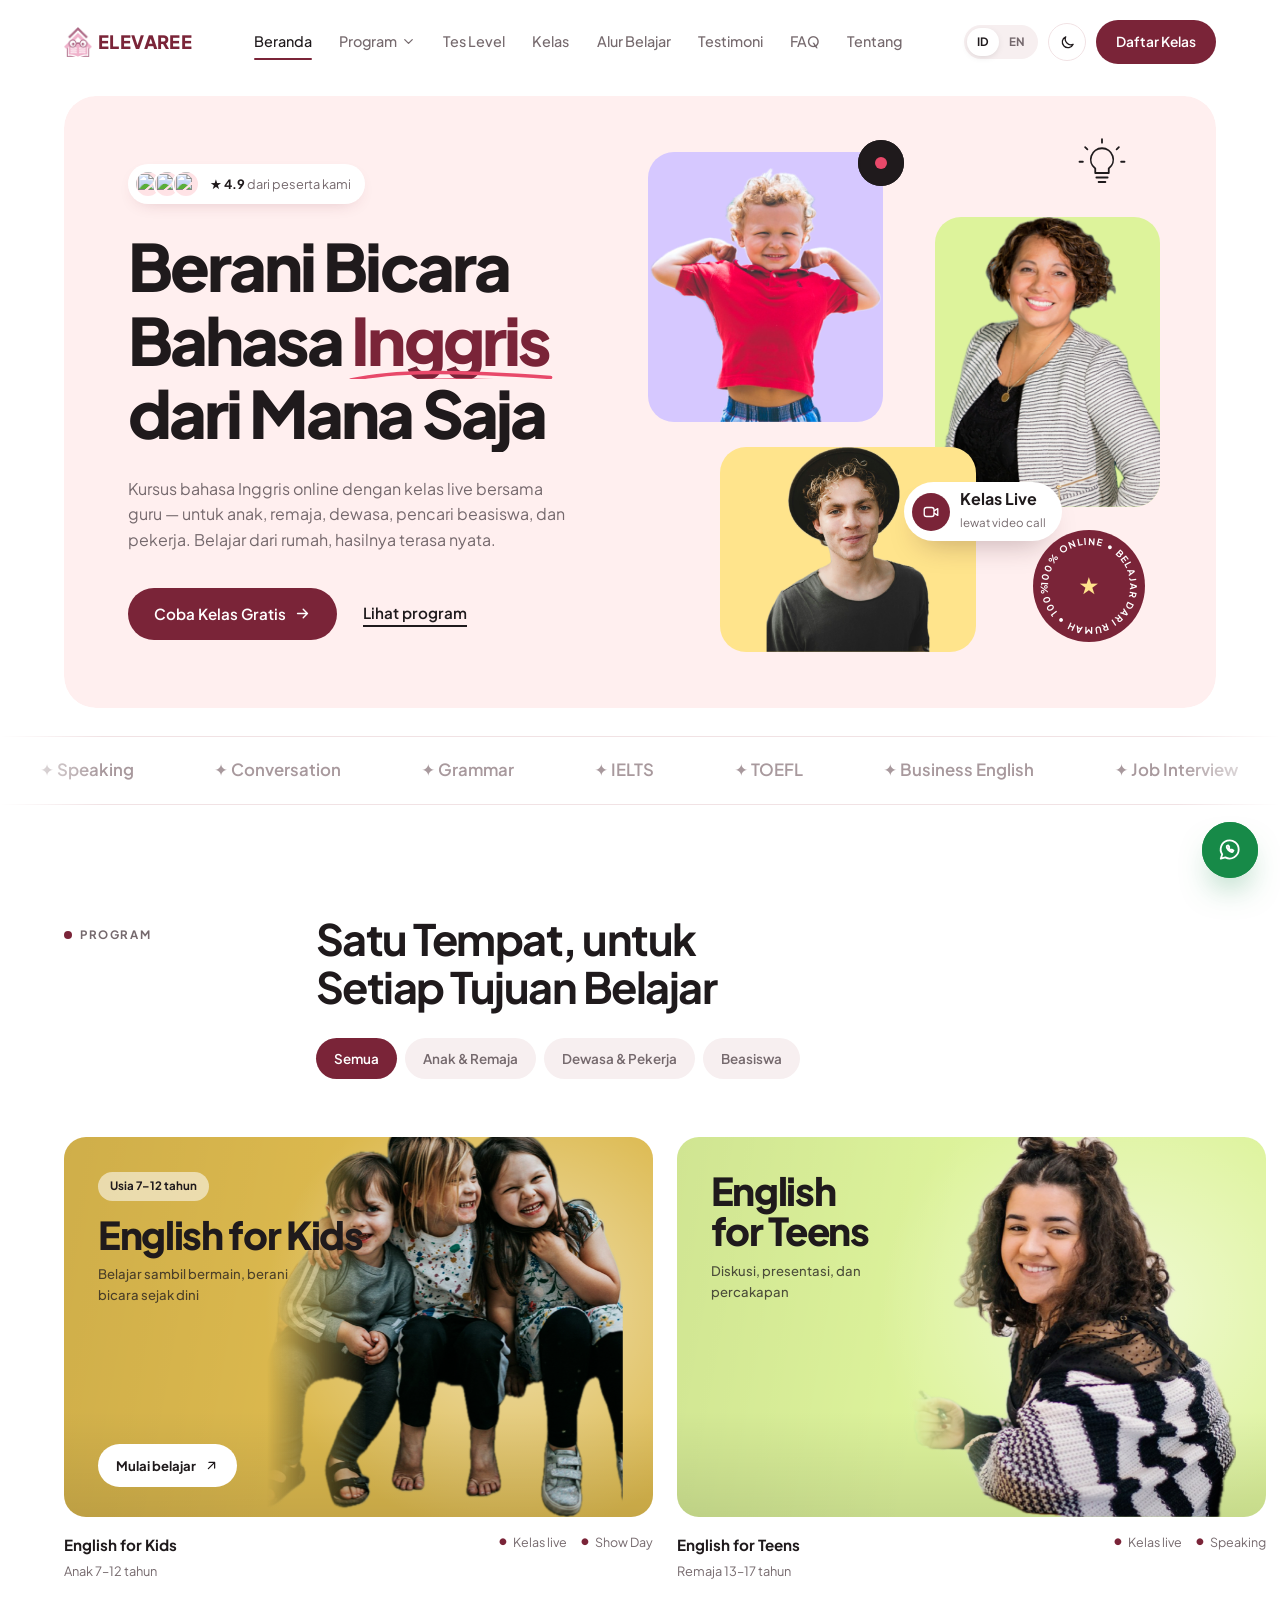
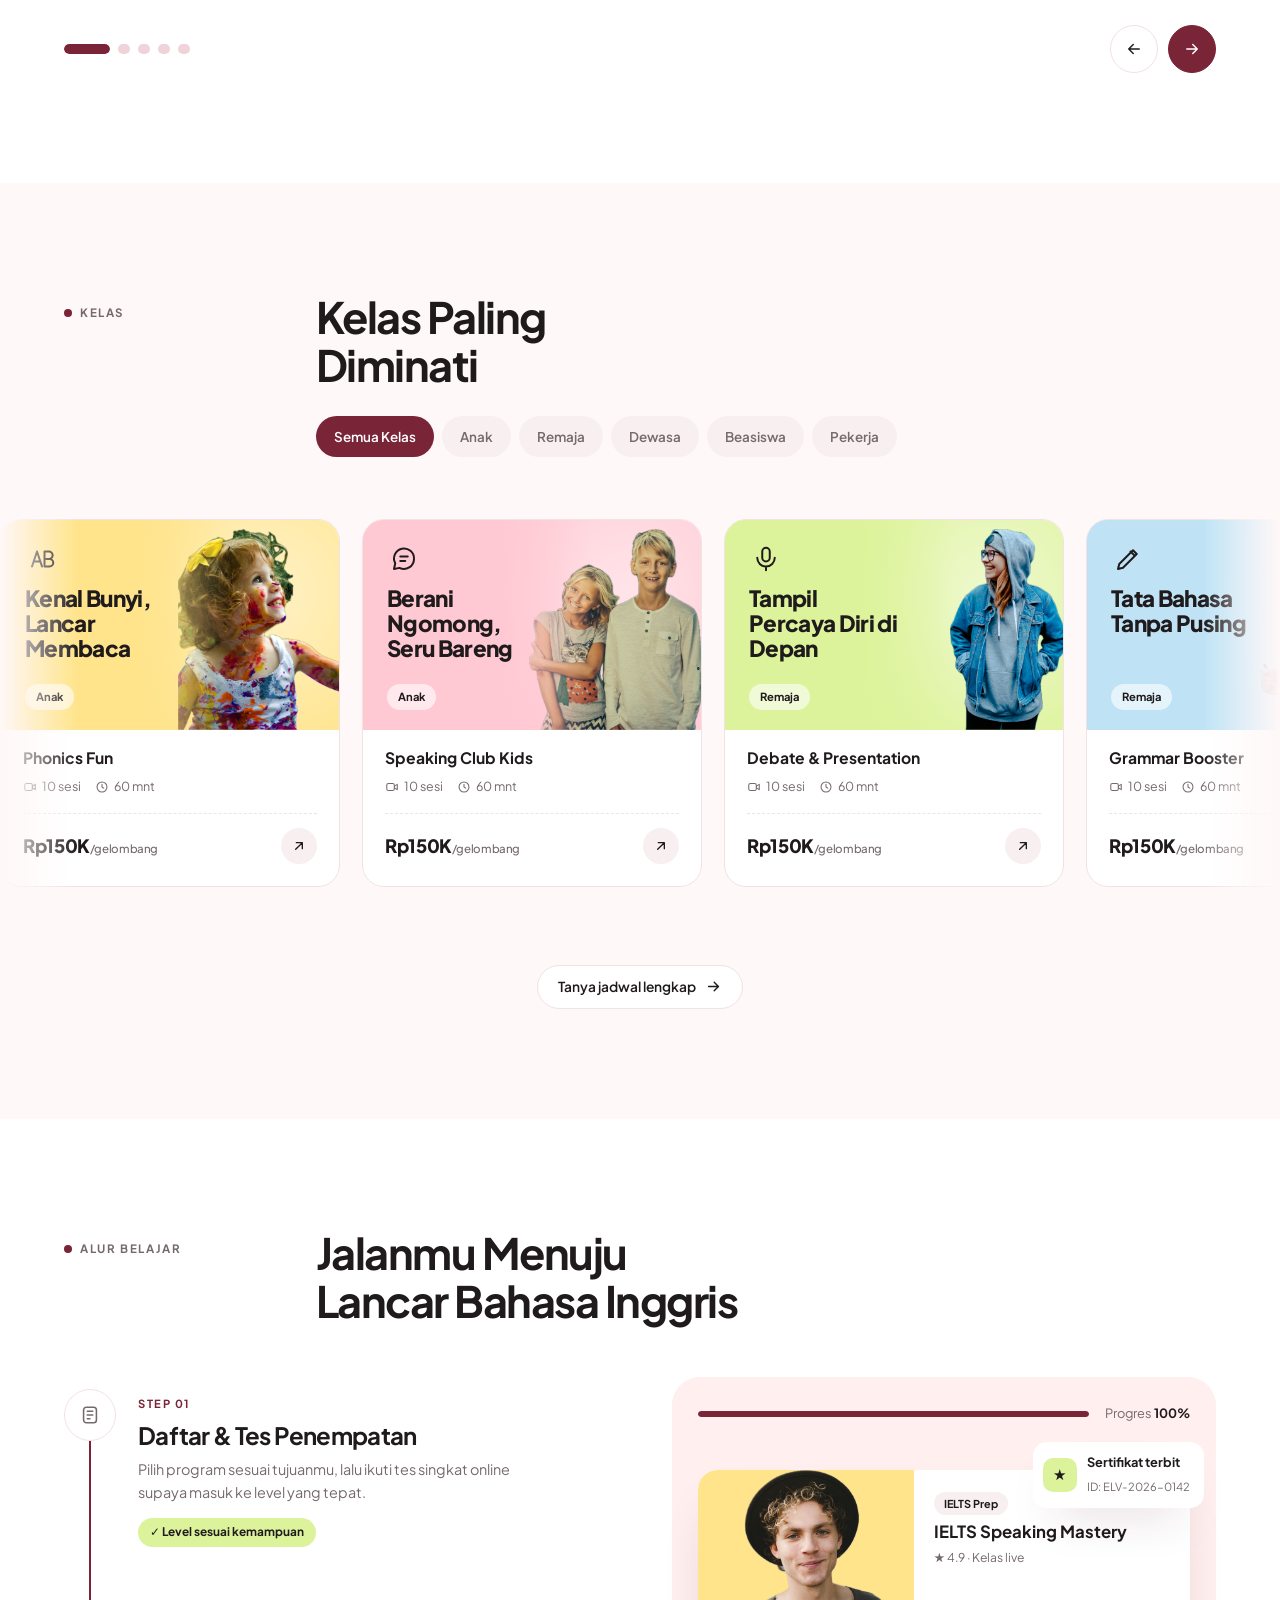
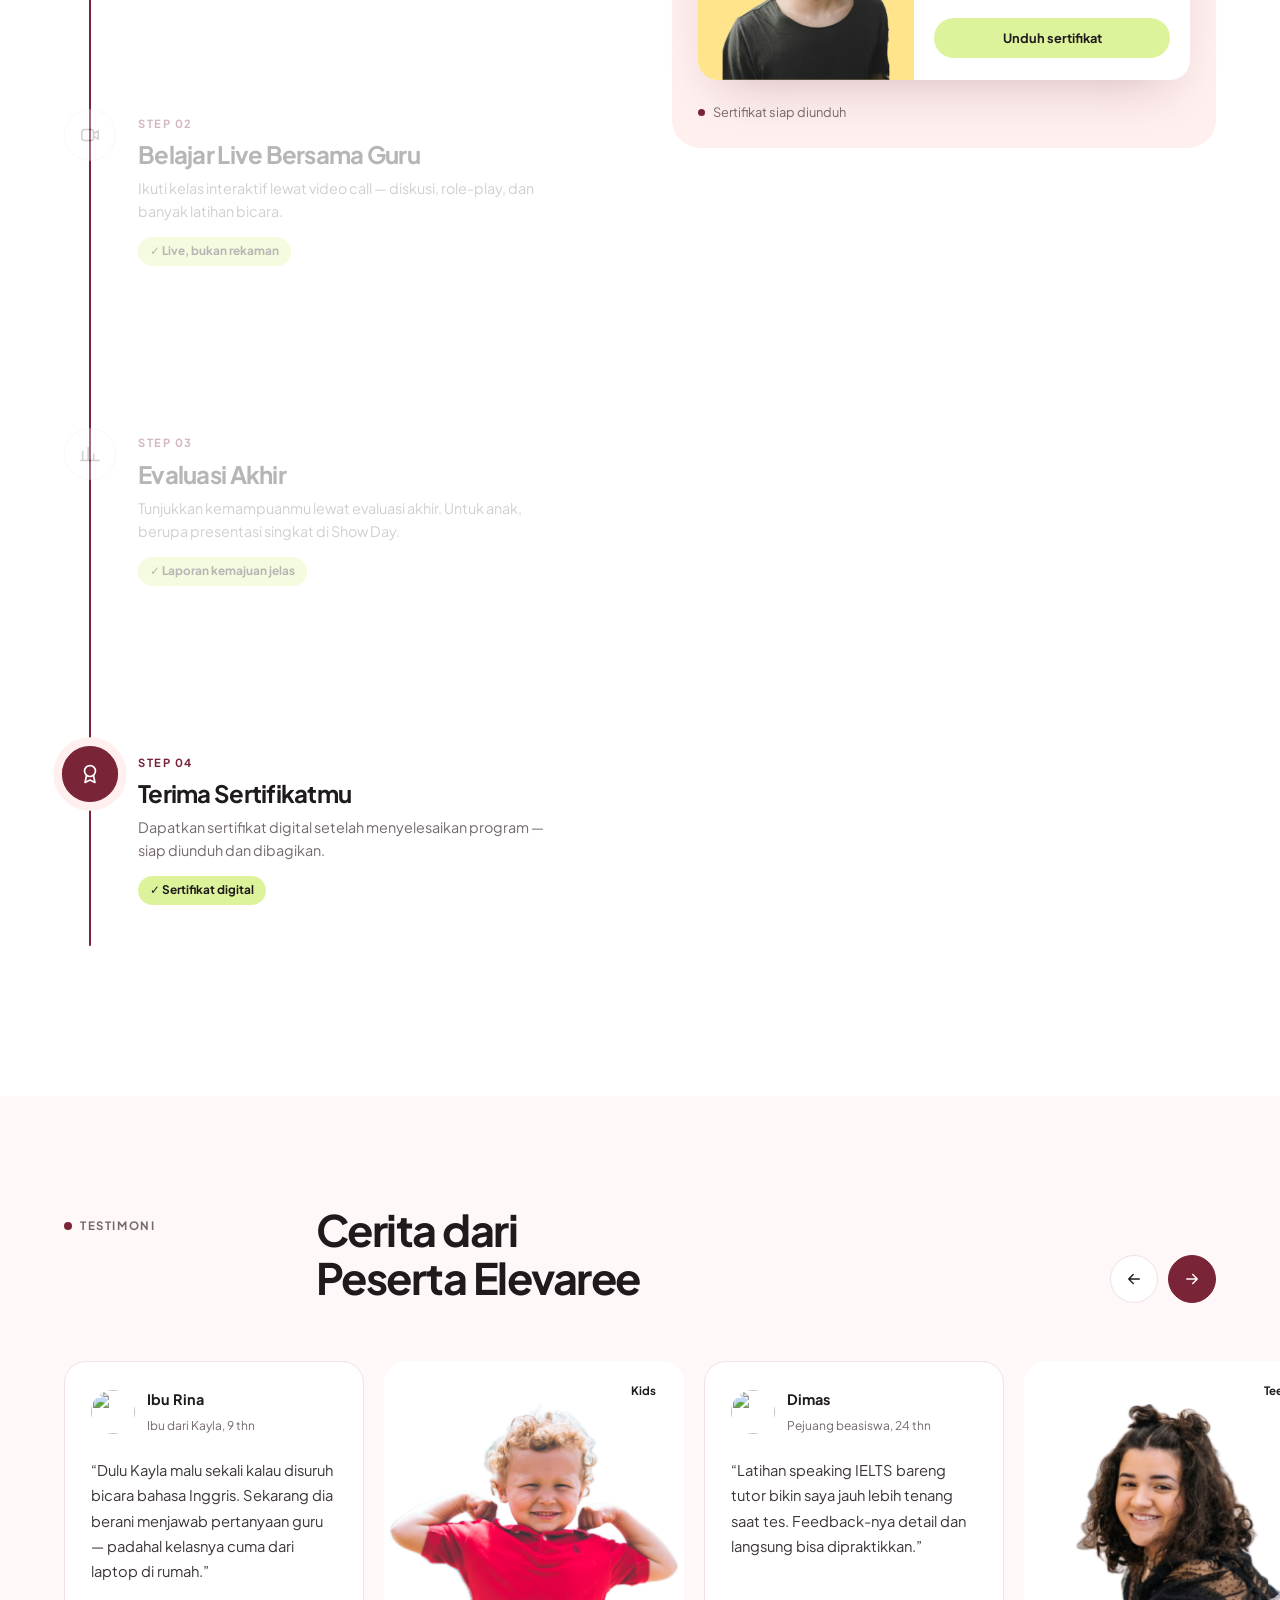
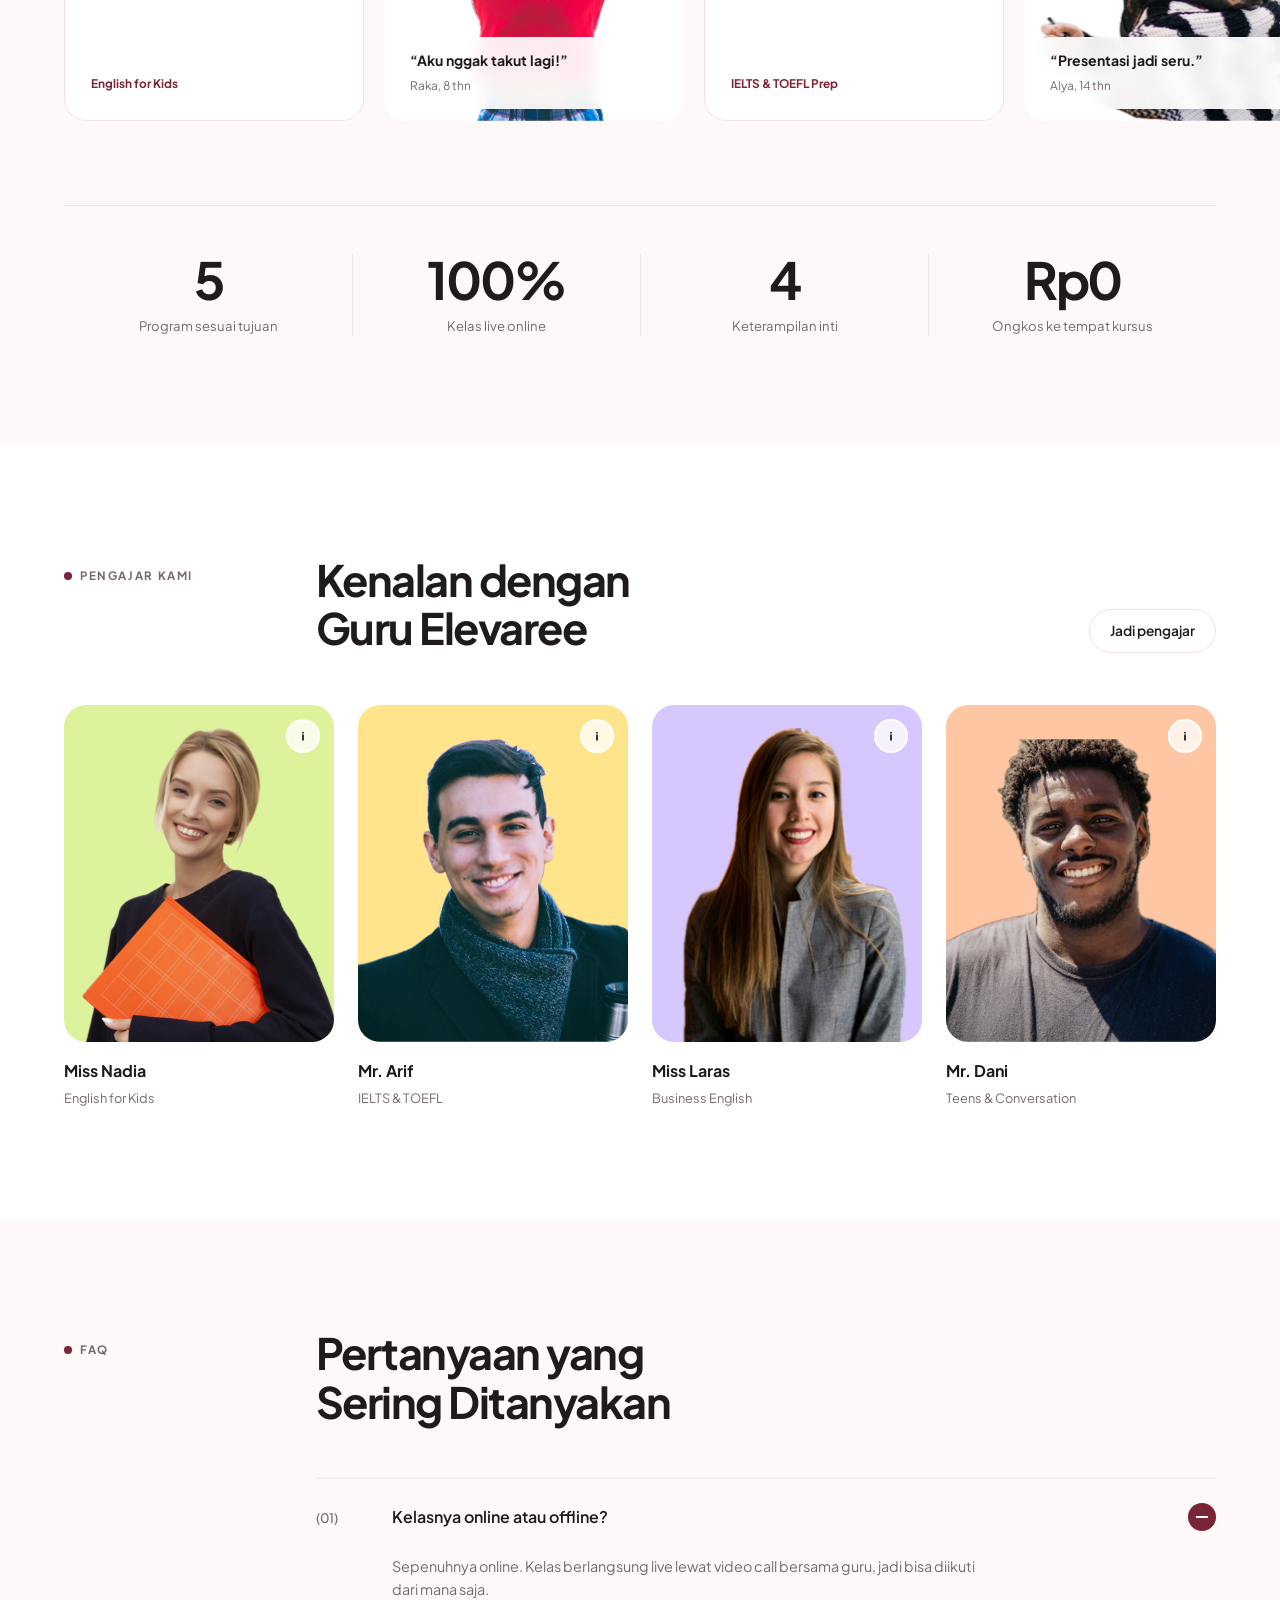
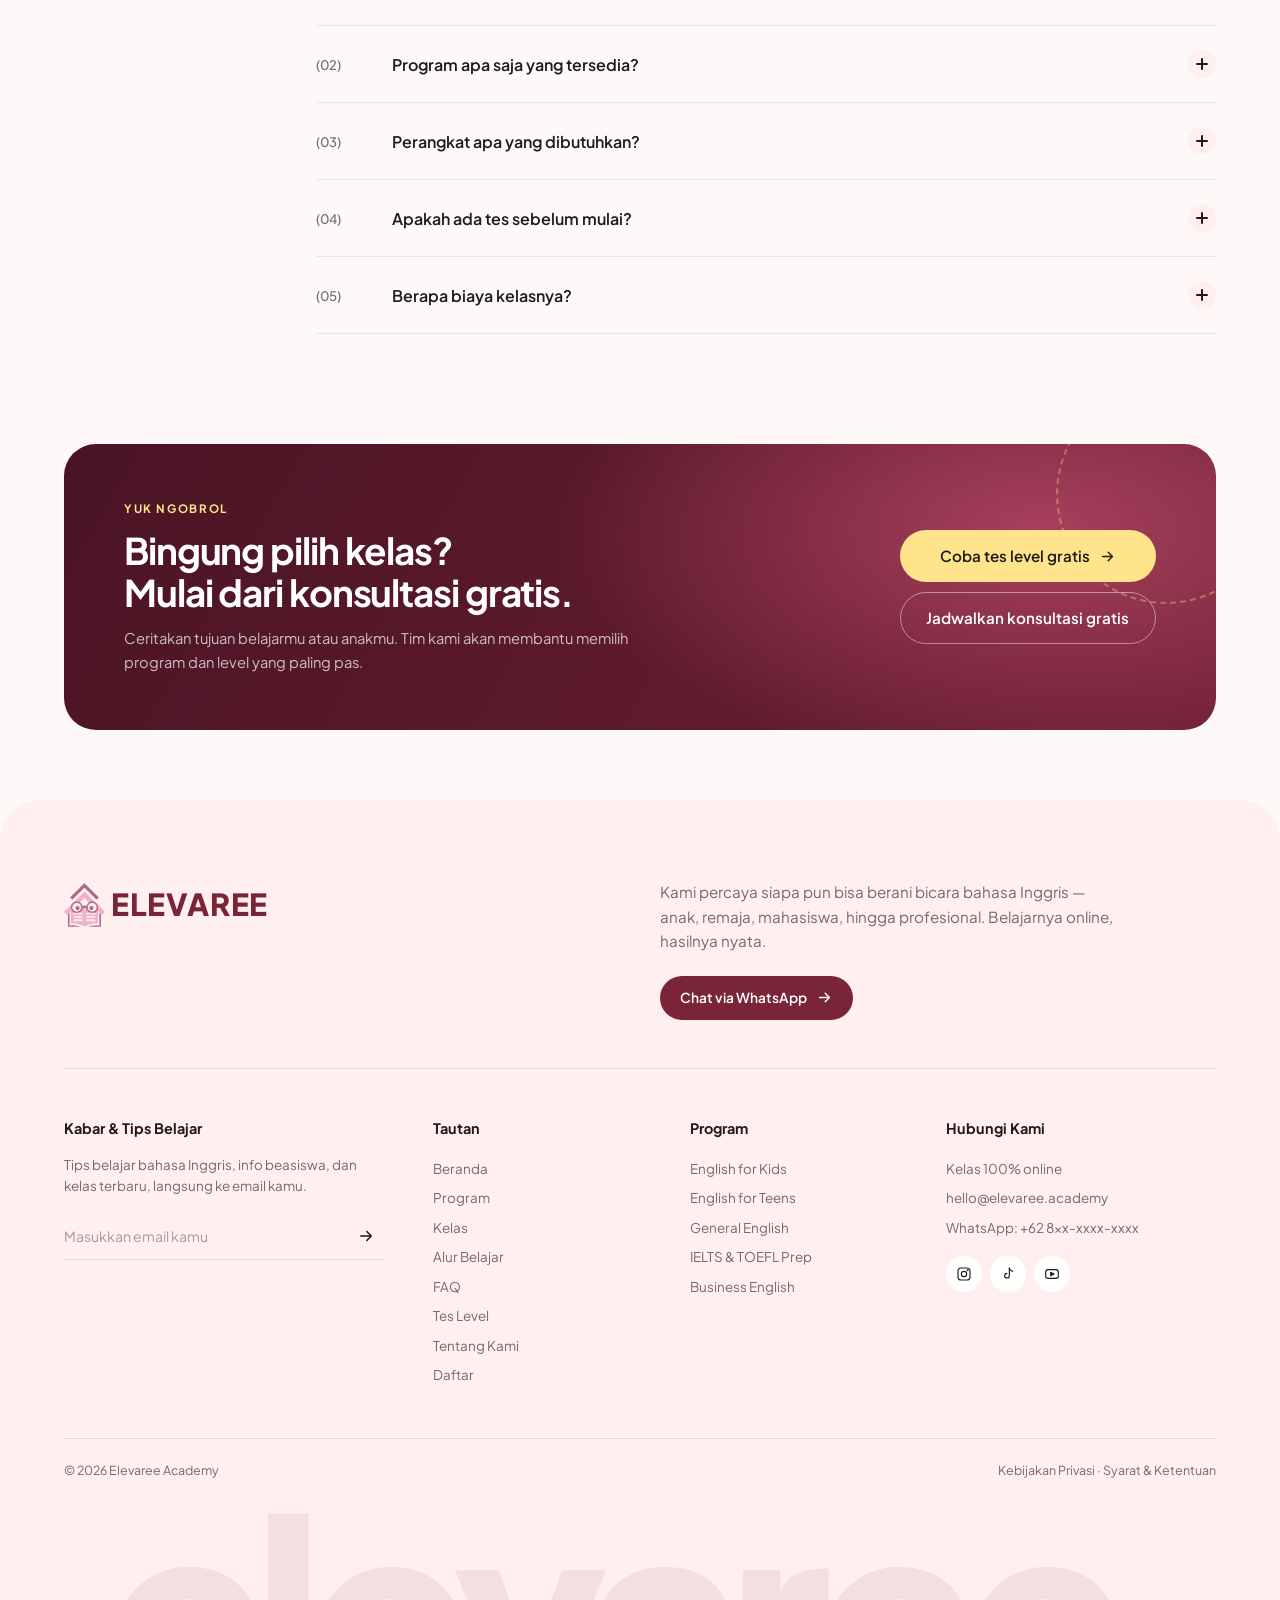
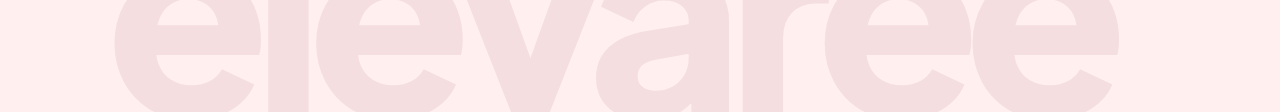
==== commit 87aed819: "Apply Elevaree logo (nav, footer, registration, level test) and favicon Co-Authored-By: Claude Sonne" ====
--- a/index.html
+++ b/index.html
@@ -17,6 +17,8 @@
       } catch (e) { document.documentElement.setAttribute('data-theme', 'light'); }
     })();
   </script>
+  <link rel="icon" type="image/png" href="assets/img/favicon.png" />
+  <link rel="apple-touch-icon" href="assets/img/apple-touch-icon.png" />
   <link rel="preconnect" href="https://fonts.googleapis.com" />
   <link rel="preconnect" href="https://fonts.gstatic.com" crossorigin />
   <link href="https://fonts.googleapis.com/css2?family=Plus+Jakarta+Sans:wght@400;500;600;700;800&display=swap" rel="stylesheet" />
@@ -29,10 +31,7 @@
   <header class="nav">
     <div class="container nav__inner">
       <a href="#beranda" class="logo" aria-label="Elevaree Academy">
-        <svg class="logo__mark" viewBox="0 0 32 32" aria-hidden="true">
-          <path d="M6 22 L16 10 L26 22" fill="none" stroke="currentColor" stroke-width="4.5" stroke-linecap="round" stroke-linejoin="round"/>
-          <circle cx="16" cy="26.5" r="2.6" fill="currentColor"/>
-        </svg>
+        <img class="logo__mark" src="assets/img/logo.png" alt="" width="28" height="30" />
         <span>ELEVAREE</span>
       </a>
 
@@ -575,10 +574,7 @@
     <div class="container">
       <div class="footer__top" data-reveal>
         <a href="#beranda" class="logo logo--lg" aria-label="Elevaree Academy">
-          <svg class="logo__mark" viewBox="0 0 32 32" aria-hidden="true">
-            <path d="M6 22 L16 10 L26 22" fill="none" stroke="currentColor" stroke-width="4.5" stroke-linecap="round" stroke-linejoin="round"/>
-            <circle cx="16" cy="26.5" r="2.6" fill="currentColor"/>
-          </svg>
+          <img class="logo__mark" src="assets/img/logo.png" alt="" width="28" height="30" />
           <span>ELEVAREE</span>
         </a>
         <div class="footer__pitch">
--- a/css/style.css
+++ b/css/style.css
@@ -130,7 +130,7 @@
 
 /* ---------- Logo ---------- */
 .logo { display: inline-flex; align-items: center; gap: .4rem; font-weight: 800; font-size: 1.15rem; letter-spacing: .02em; color: var(--accent-text); }
-.logo__mark { width: 26px; height: 26px; transition: transform .5s var(--spring); }
+.logo__mark { width: auto; height: 30px; transition: transform .5s var(--spring); }
 .logo:hover .logo__mark { transform: translateY(-3px); }
 
 /* ---------- Nav ---------- */
@@ -549,7 +549,7 @@
 .footer { position: relative; overflow: hidden; background: var(--blush); border-radius: 40px 40px 0 0; padding: 80px 0 0; margin-top: -40px; transition: background .4s; }
 .footer__top { display: grid; grid-template-columns: 1fr 1fr; gap: 40px; align-items: start; padding-bottom: 48px; border-bottom: 1px solid var(--line-2); }
 .logo--lg { font-size: 1.9rem; }
-.logo--lg .logo__mark { width: 38px; height: 38px; }
+.logo--lg .logo__mark { width: auto; height: 44px; }
 .footer__pitch p { color: var(--muted); font-size: .95rem; max-width: 460px; margin-bottom: 1.4rem; }
 .footer__grid { display: grid; grid-template-columns: 1.5fr 1fr 1fr 1.2fr; gap: 32px; padding: 48px 0; }
 .footer__grid > div > b { display: block; font-size: .9rem; margin-bottom: 14px; }
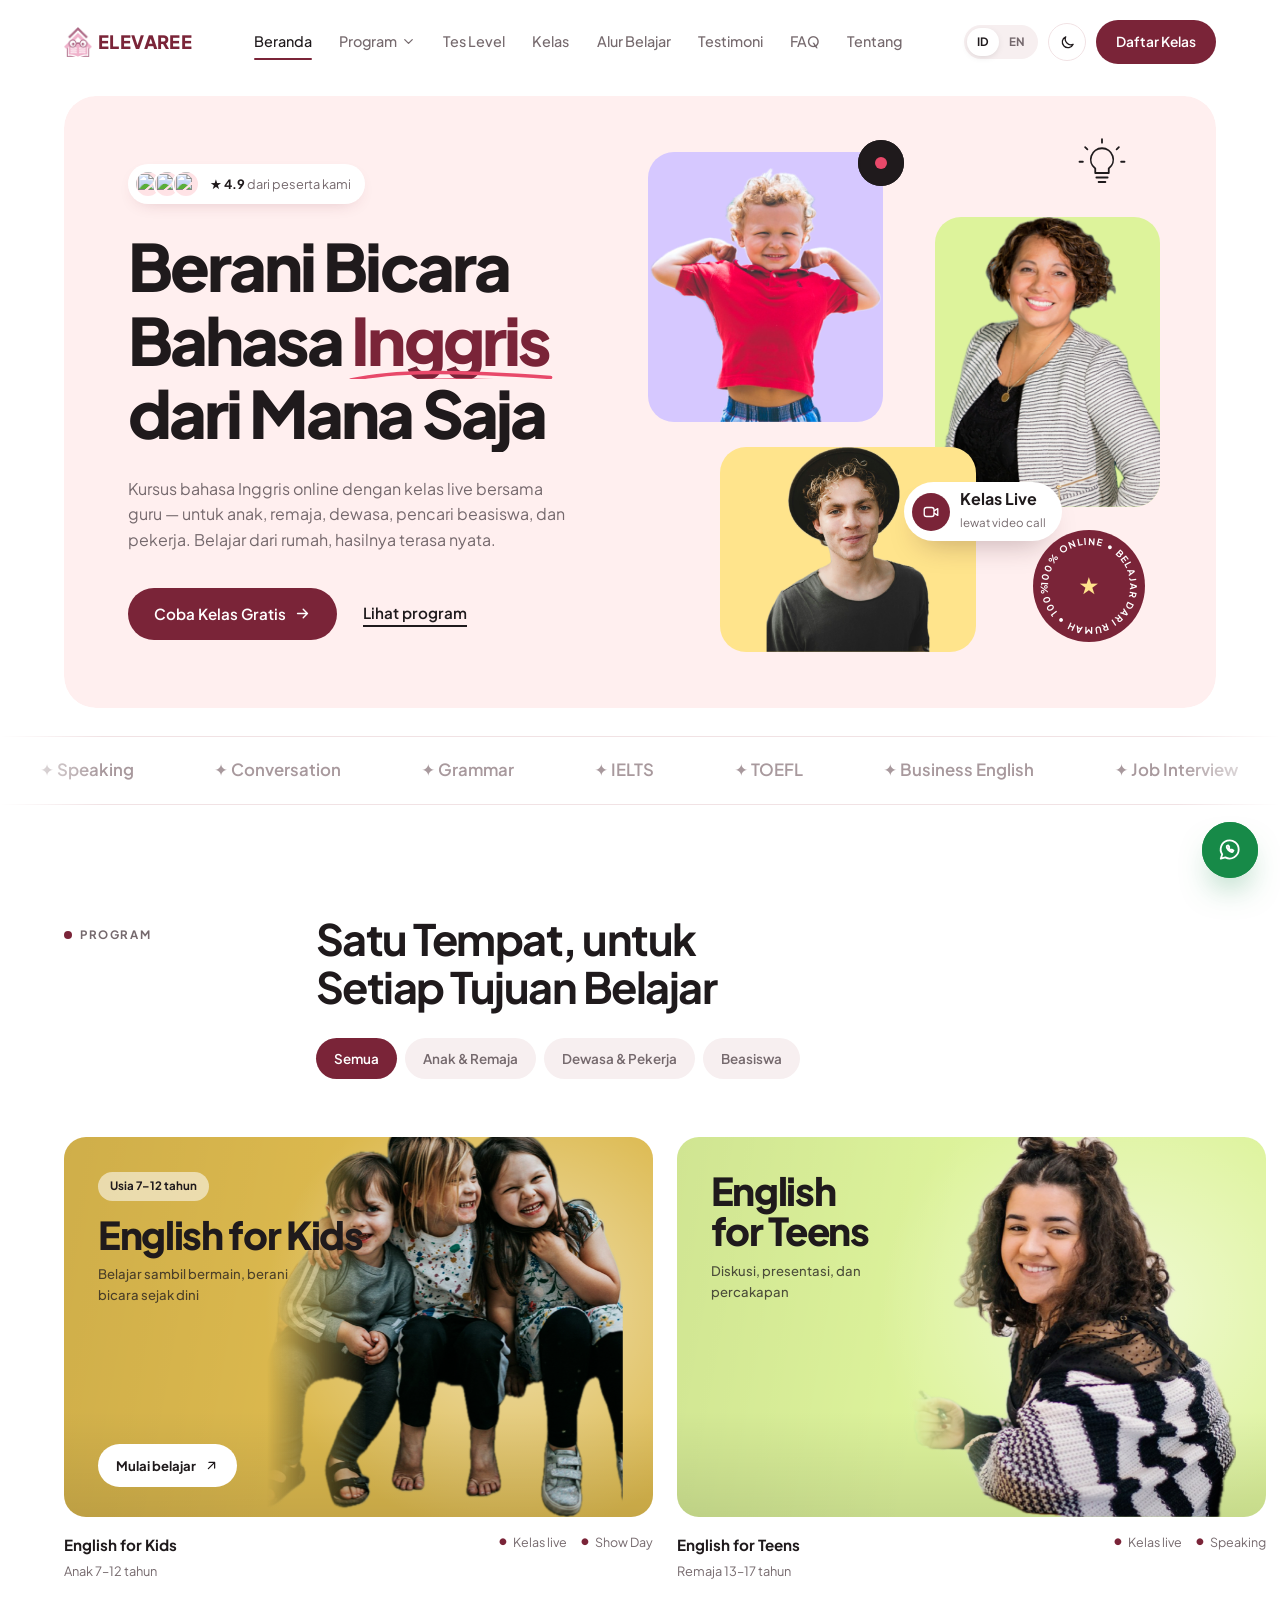
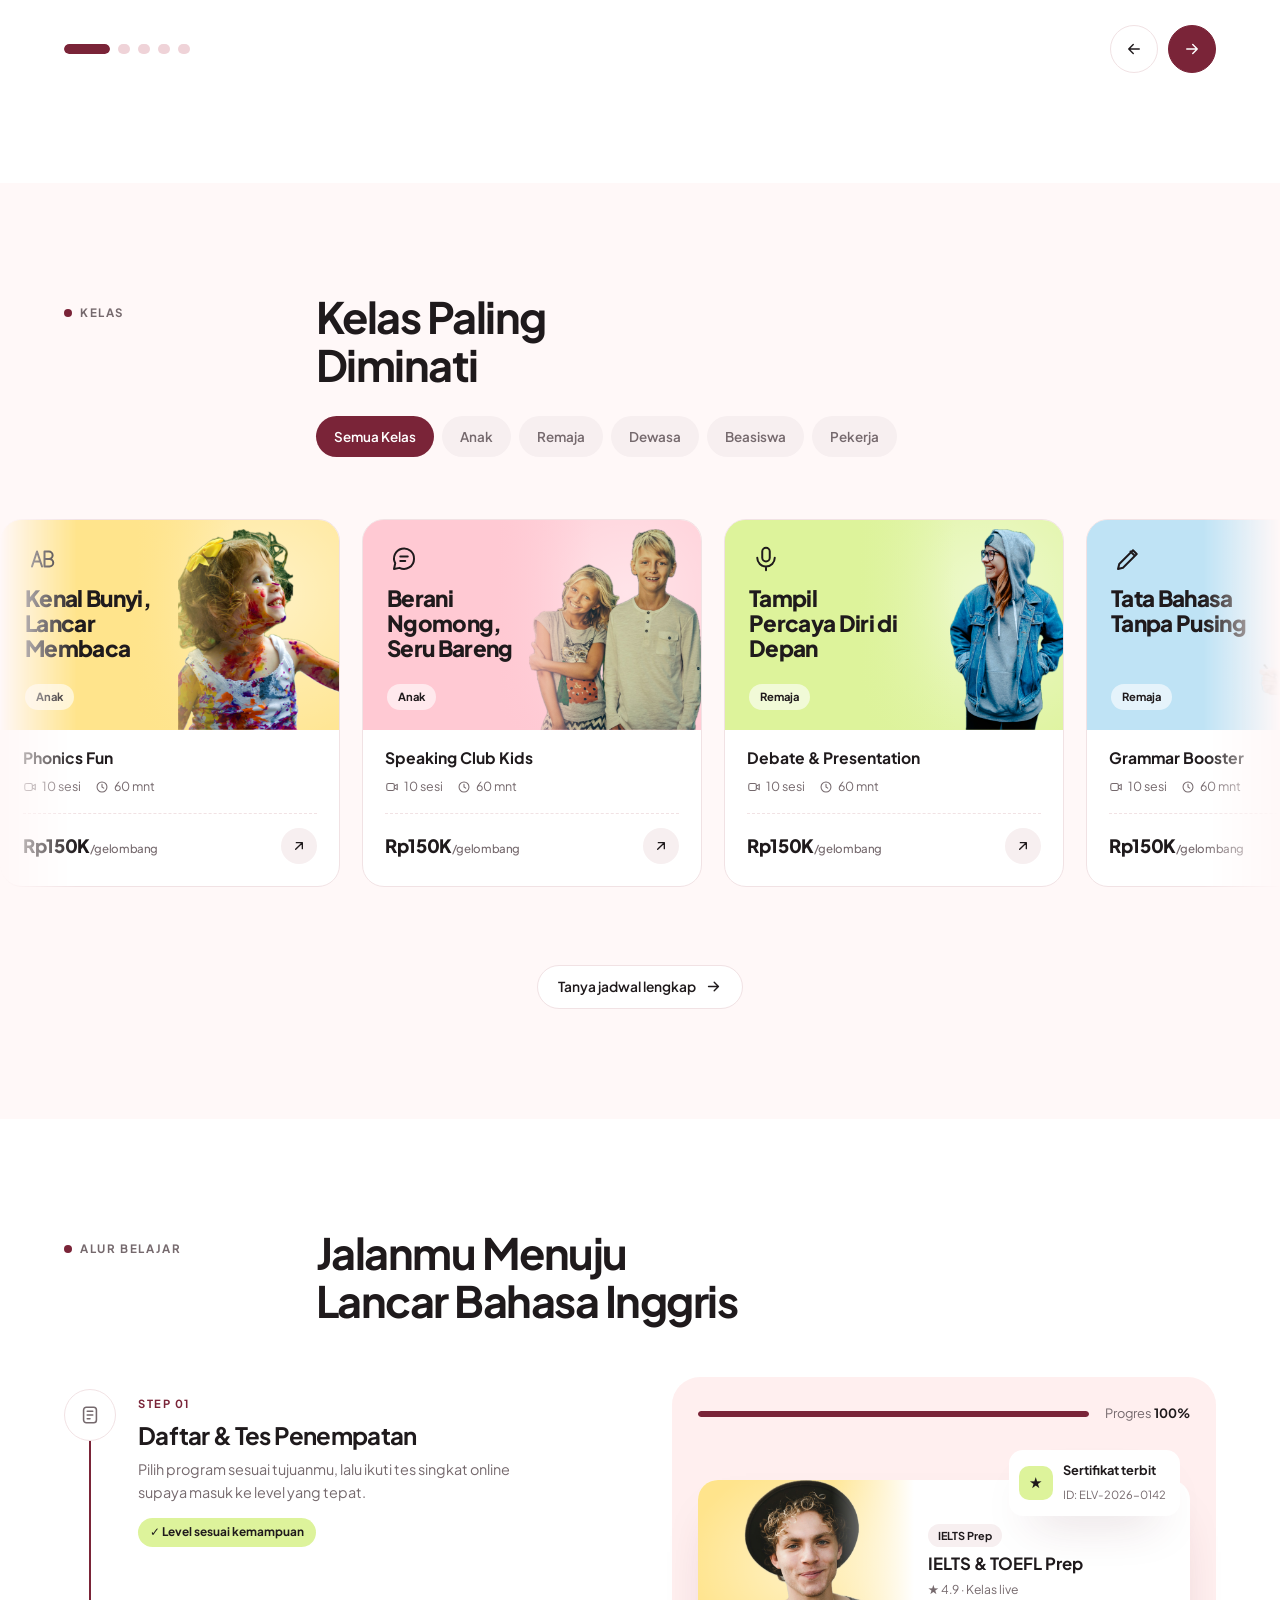
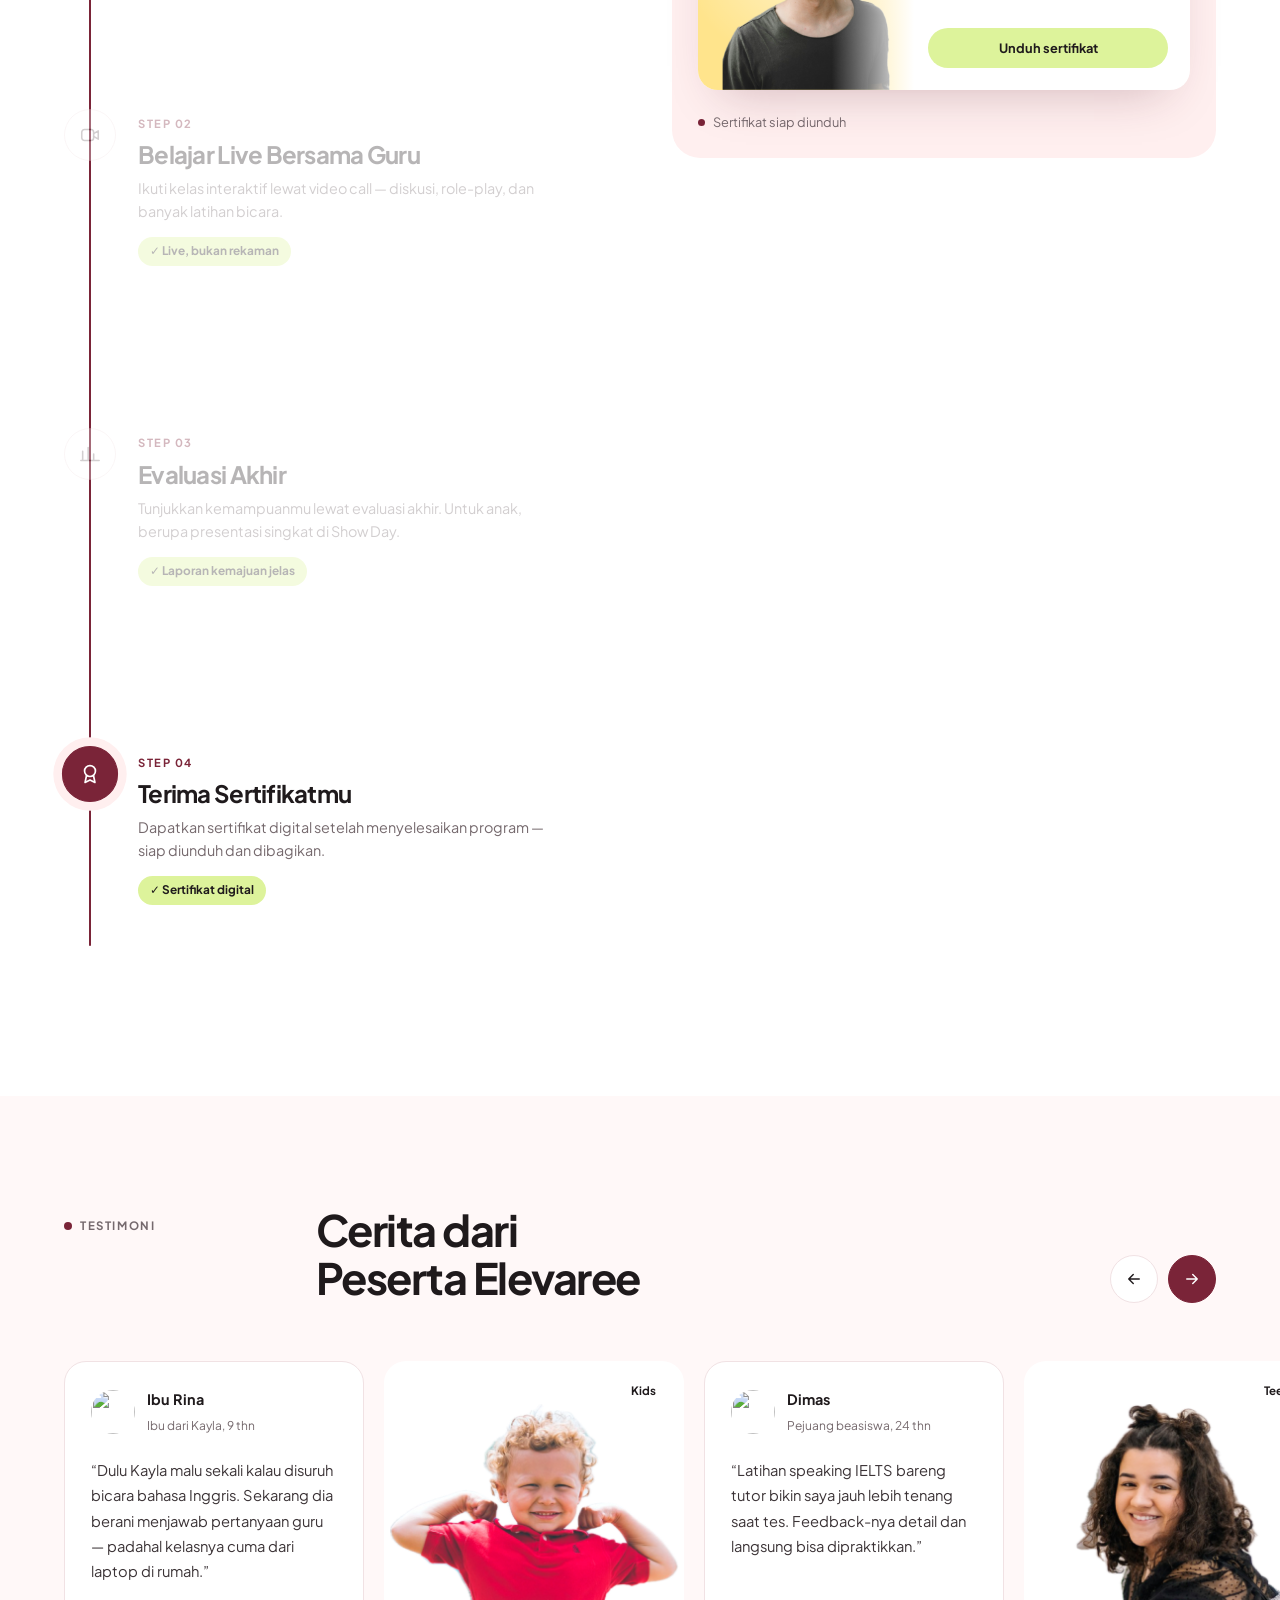
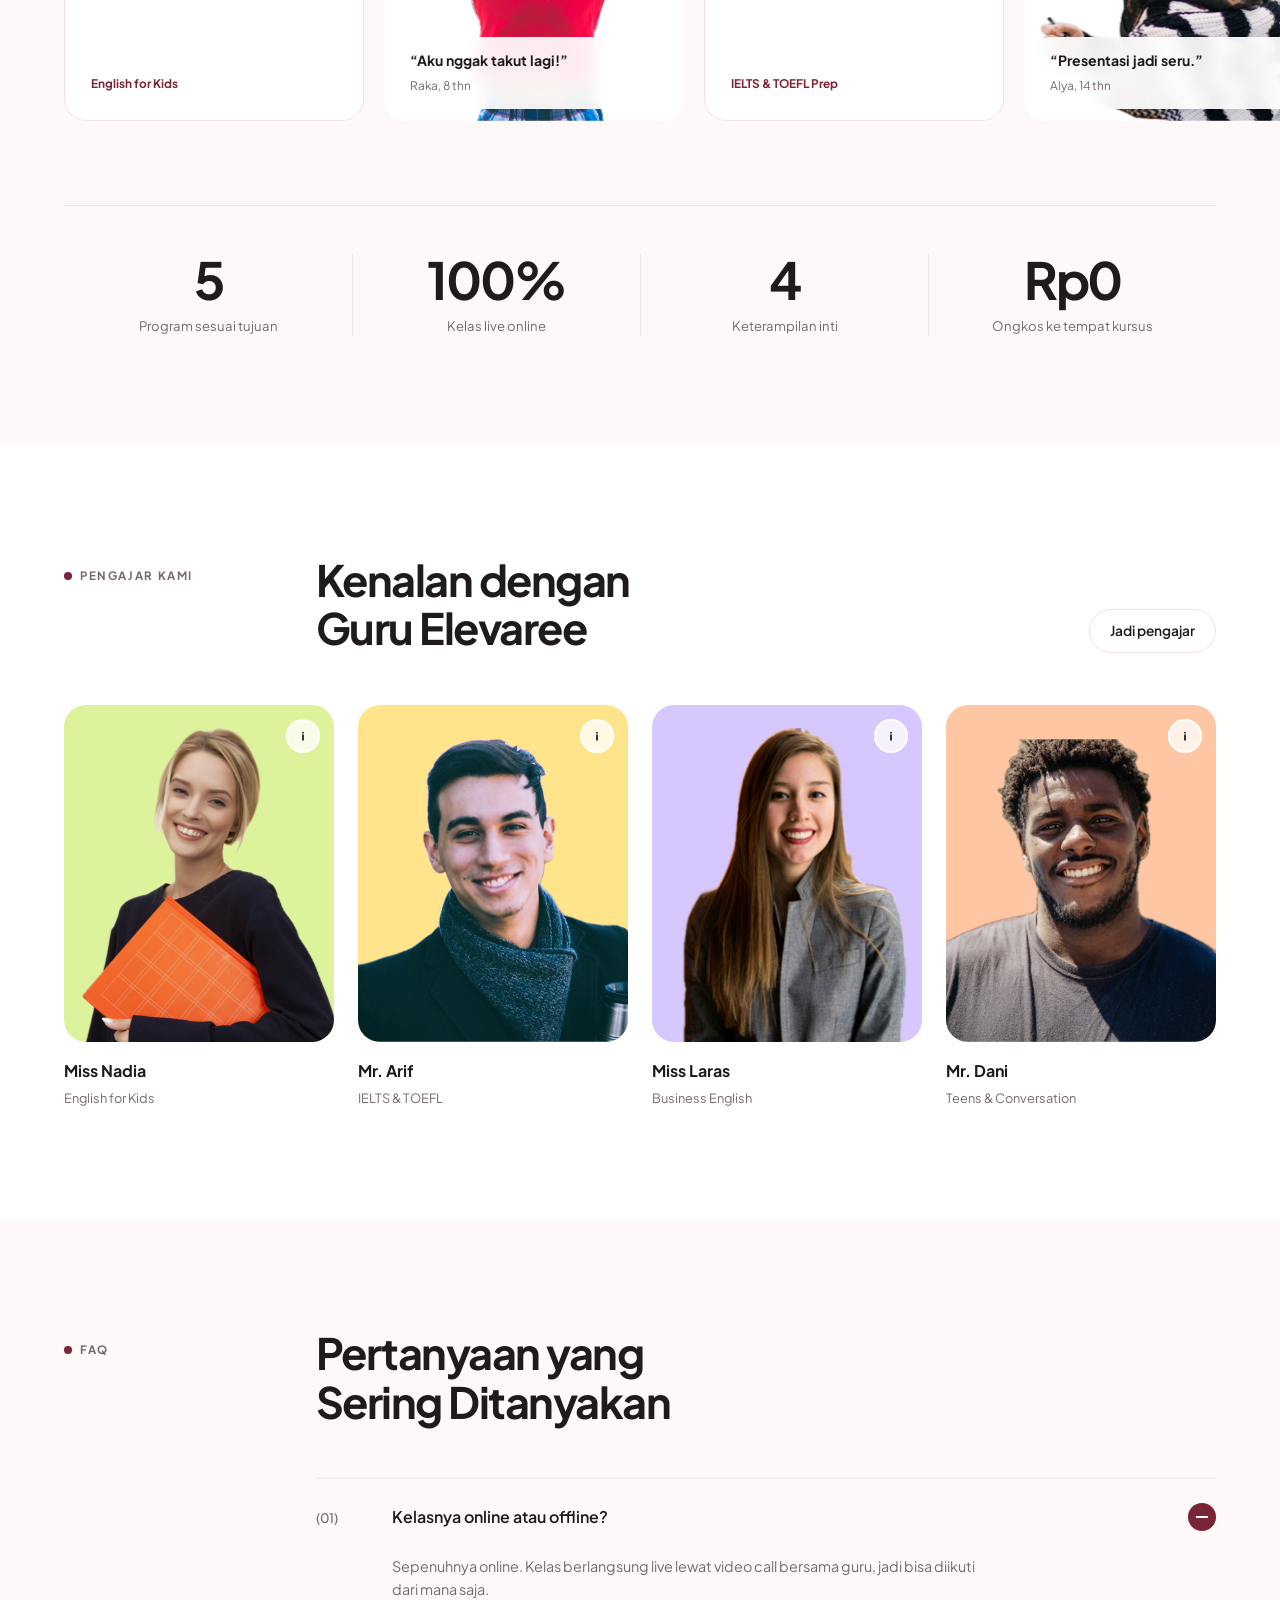
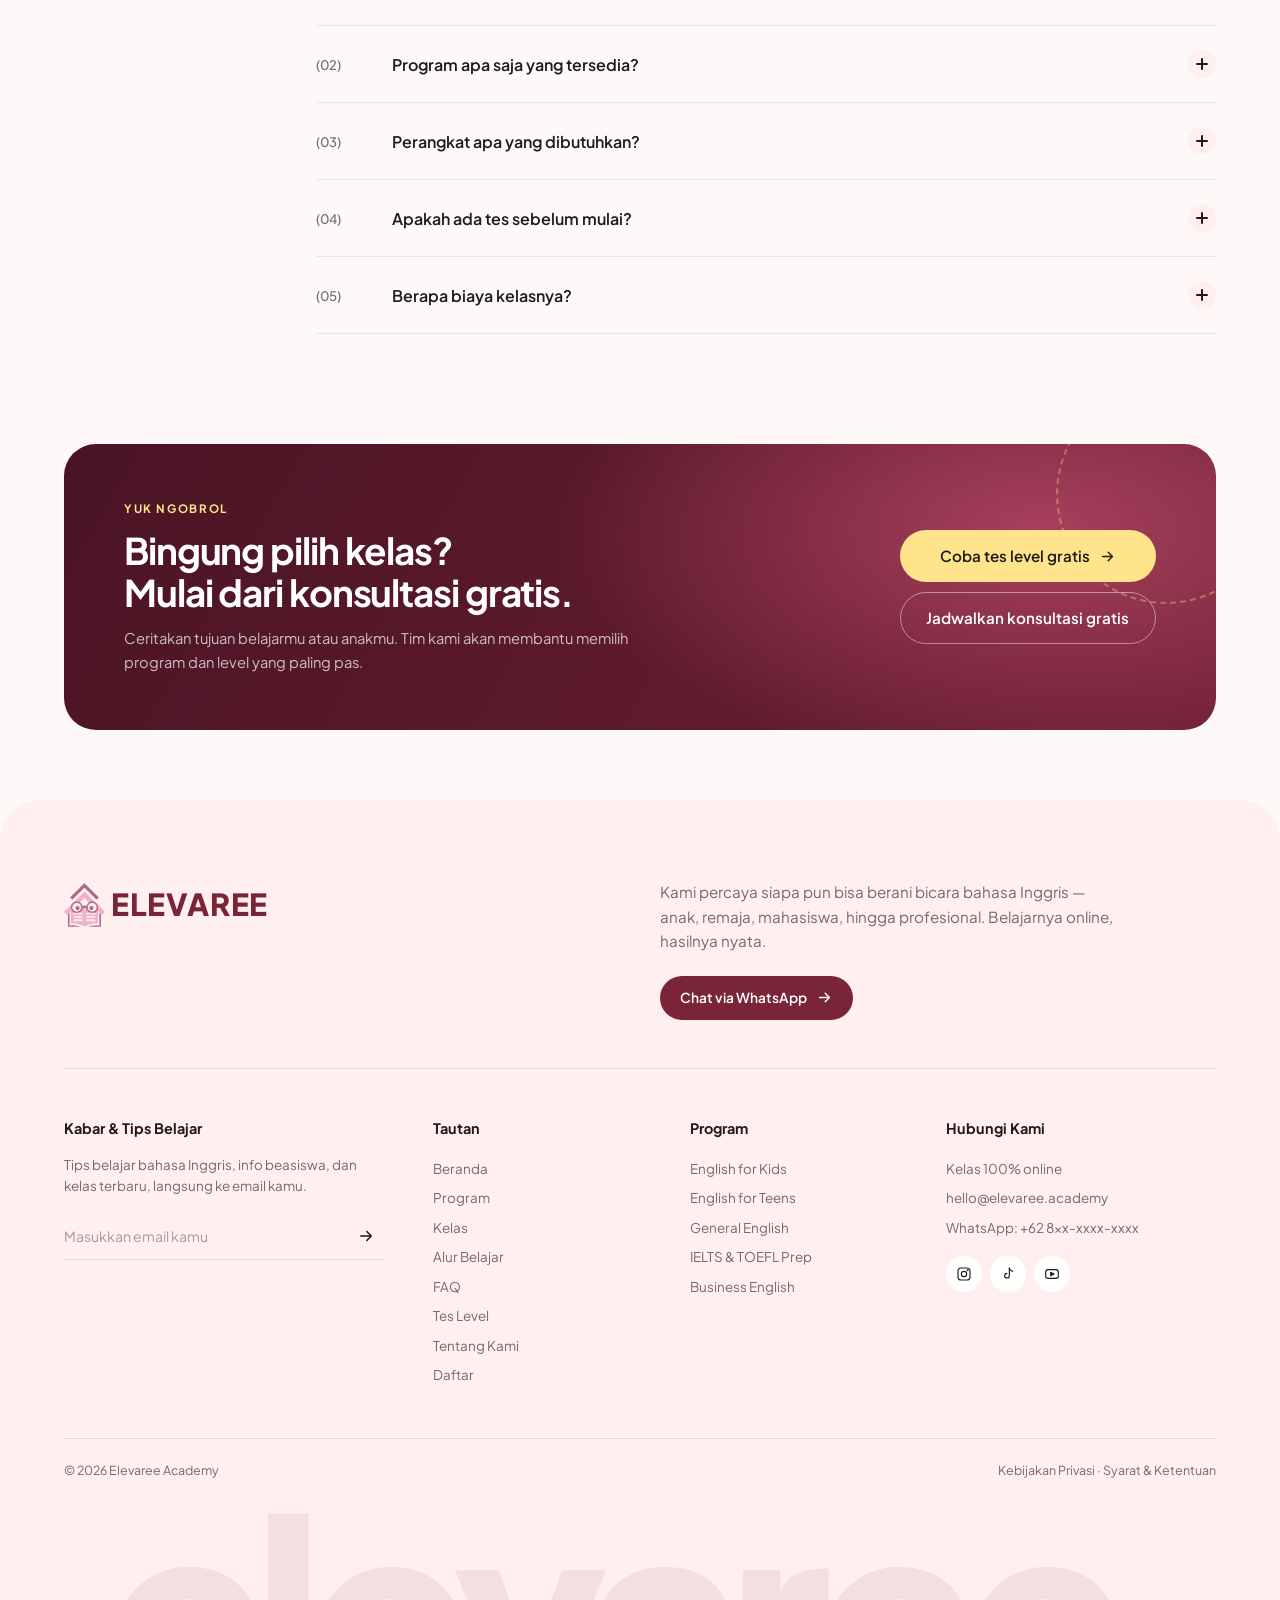
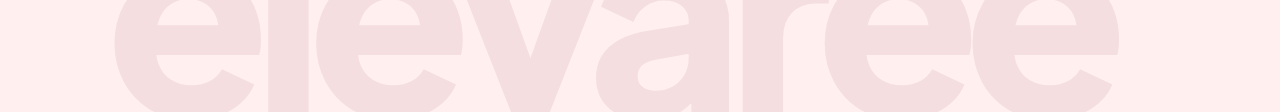
==== commit c5763757: "Fix learning-journey mock card: toast no longer covers text, photo fades into info panel Co-Authored" ====
--- a/index.html
+++ b/index.html
@@ -367,7 +367,7 @@
                   <div class="mock__img bg-butter"><img src="assets/img/scholar-man.png" alt="" /></div>
                   <div class="mock__info">
                     <span class="mock__tag">IELTS Prep</span>
-                    <b>IELTS Speaking Mastery</b>
+                    <b>IELTS &amp; TOEFL Prep</b>
                     <small>★ 4.9 · <span data-en="Live class">Kelas live</span></small>
                     <span class="mock__btn"></span>
                   </div>
--- a/css/style.css
+++ b/css/style.css
@@ -1767,3 +1767,11 @@
 .course__art img { -webkit-mask-image: linear-gradient(90deg, transparent 0, #000 28%); mask-image: linear-gradient(90deg, transparent 0, #000 28%); }
 .course__art::after { content: ""; position: absolute; inset: auto 0 0 0; height: 28%; z-index: 0; background: linear-gradient(0deg, rgba(0, 0, 0, .1), transparent); pointer-events: none; }
 :root[data-theme="dark"] .course__art { background-image: radial-gradient(ellipse 60% 85% at 76% 45%, rgba(255, 255, 255, .22), transparent 70%), linear-gradient(100deg, rgba(0, 0, 0, .1) 0%, transparent 45%); }
+
+/* kartu simulasi alur belajar: toast tidak menutupi teks, foto memudar ke panel info */
+.mock__stage { margin-top: 56px; }
+.mock__img { background-image: radial-gradient(ellipse 80% 70% at 50% 40%, rgba(255, 255, 255, .5), transparent 70%); overflow: hidden; }
+.mock__img::after { content: ""; position: absolute; inset: 0; background: linear-gradient(90deg, transparent 62%, var(--surface) 100%); pointer-events: none; }
+.mock__info { padding: 44px 22px 22px 14px; }
+.mock__toast { top: -30px; right: 10px; z-index: 2; }
+@media (max-width: 640px) { .mock { padding: 20px; } .mock__info { padding: 40px 16px 18px 10px; } .mock__toast { right: 6px; } }
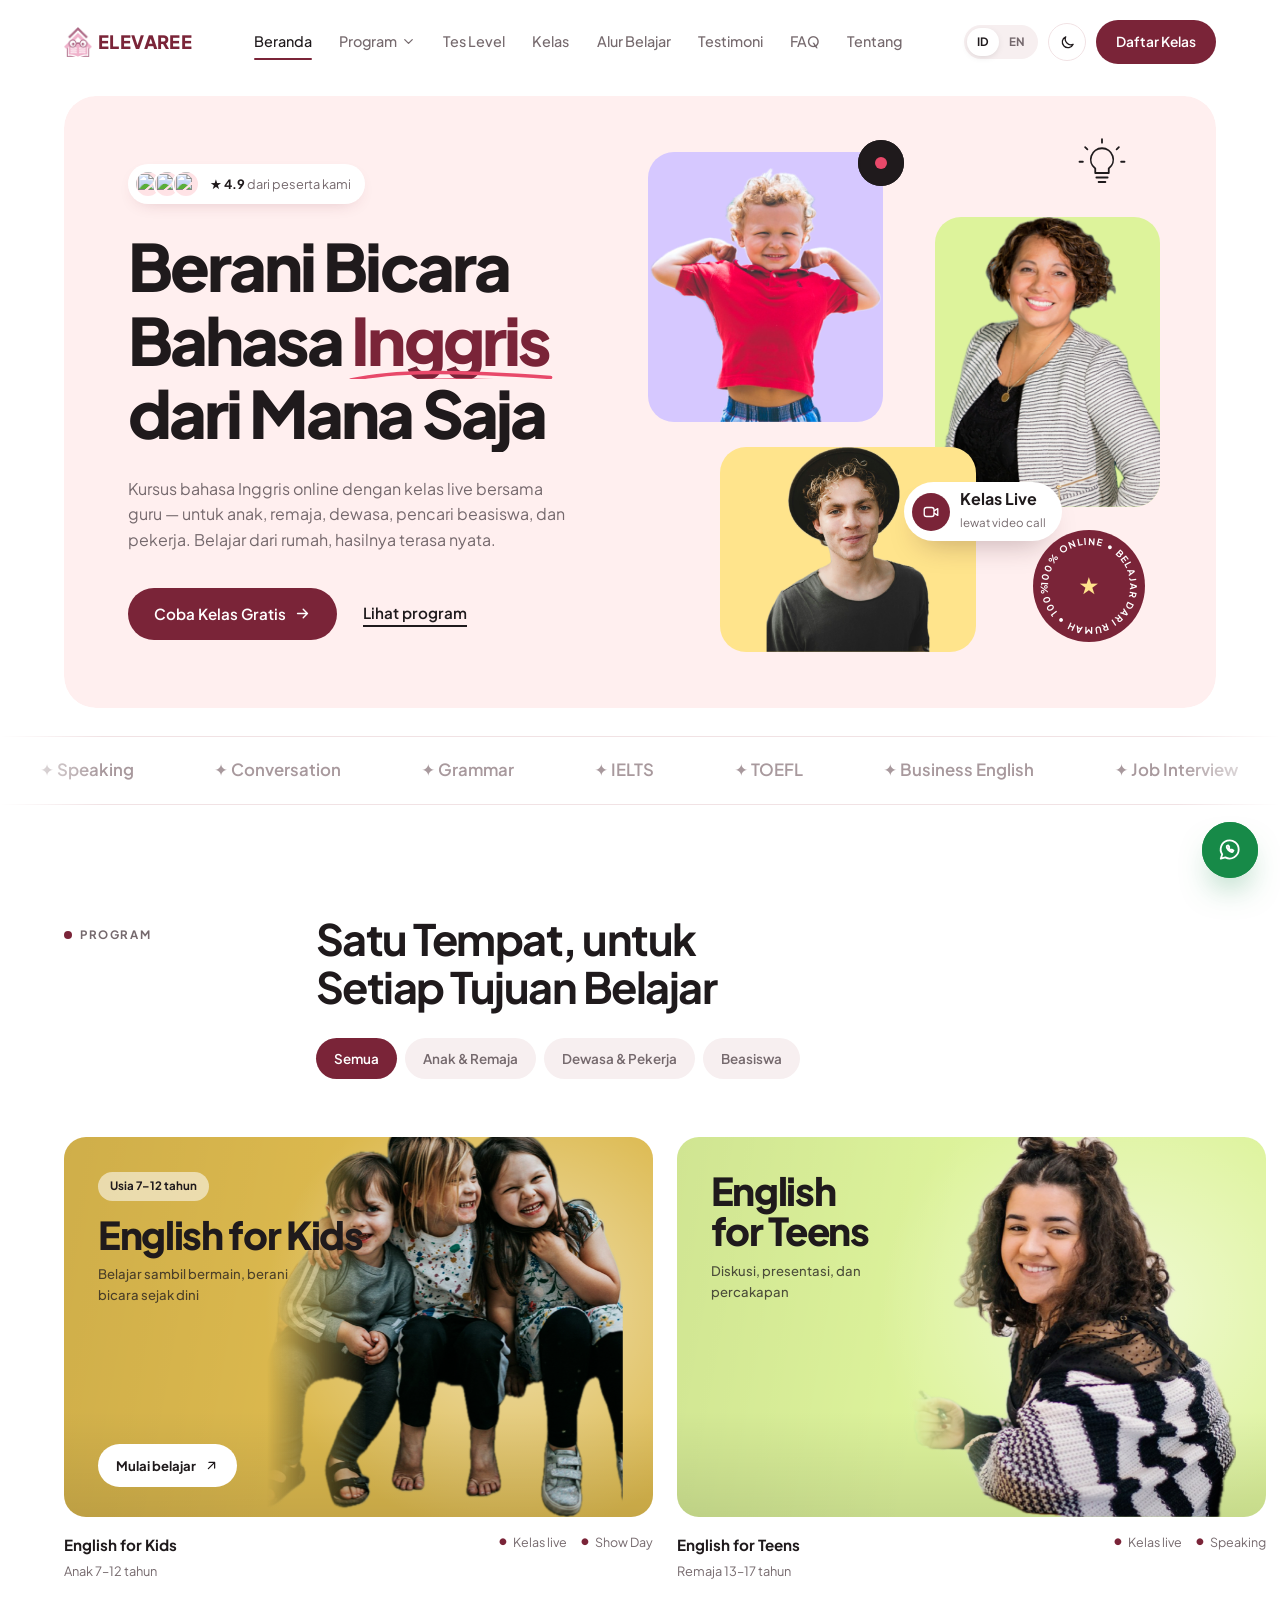
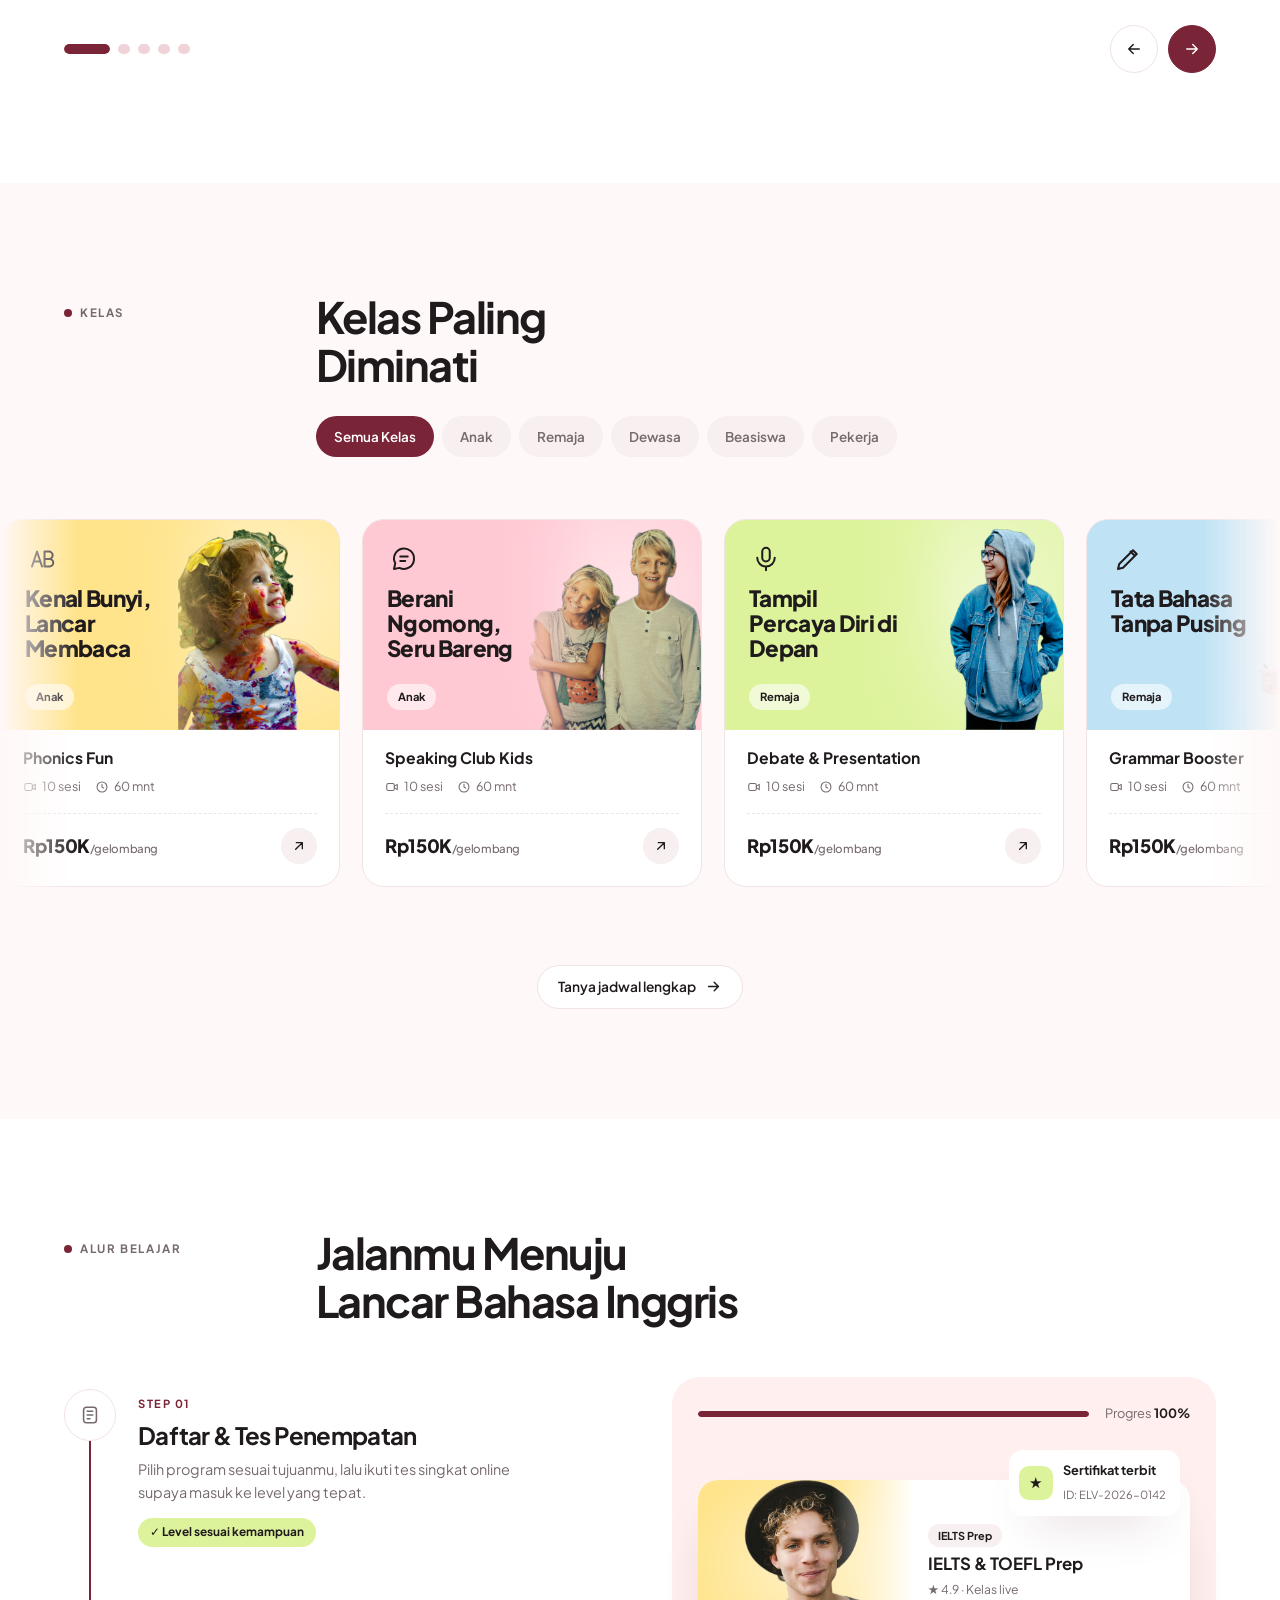
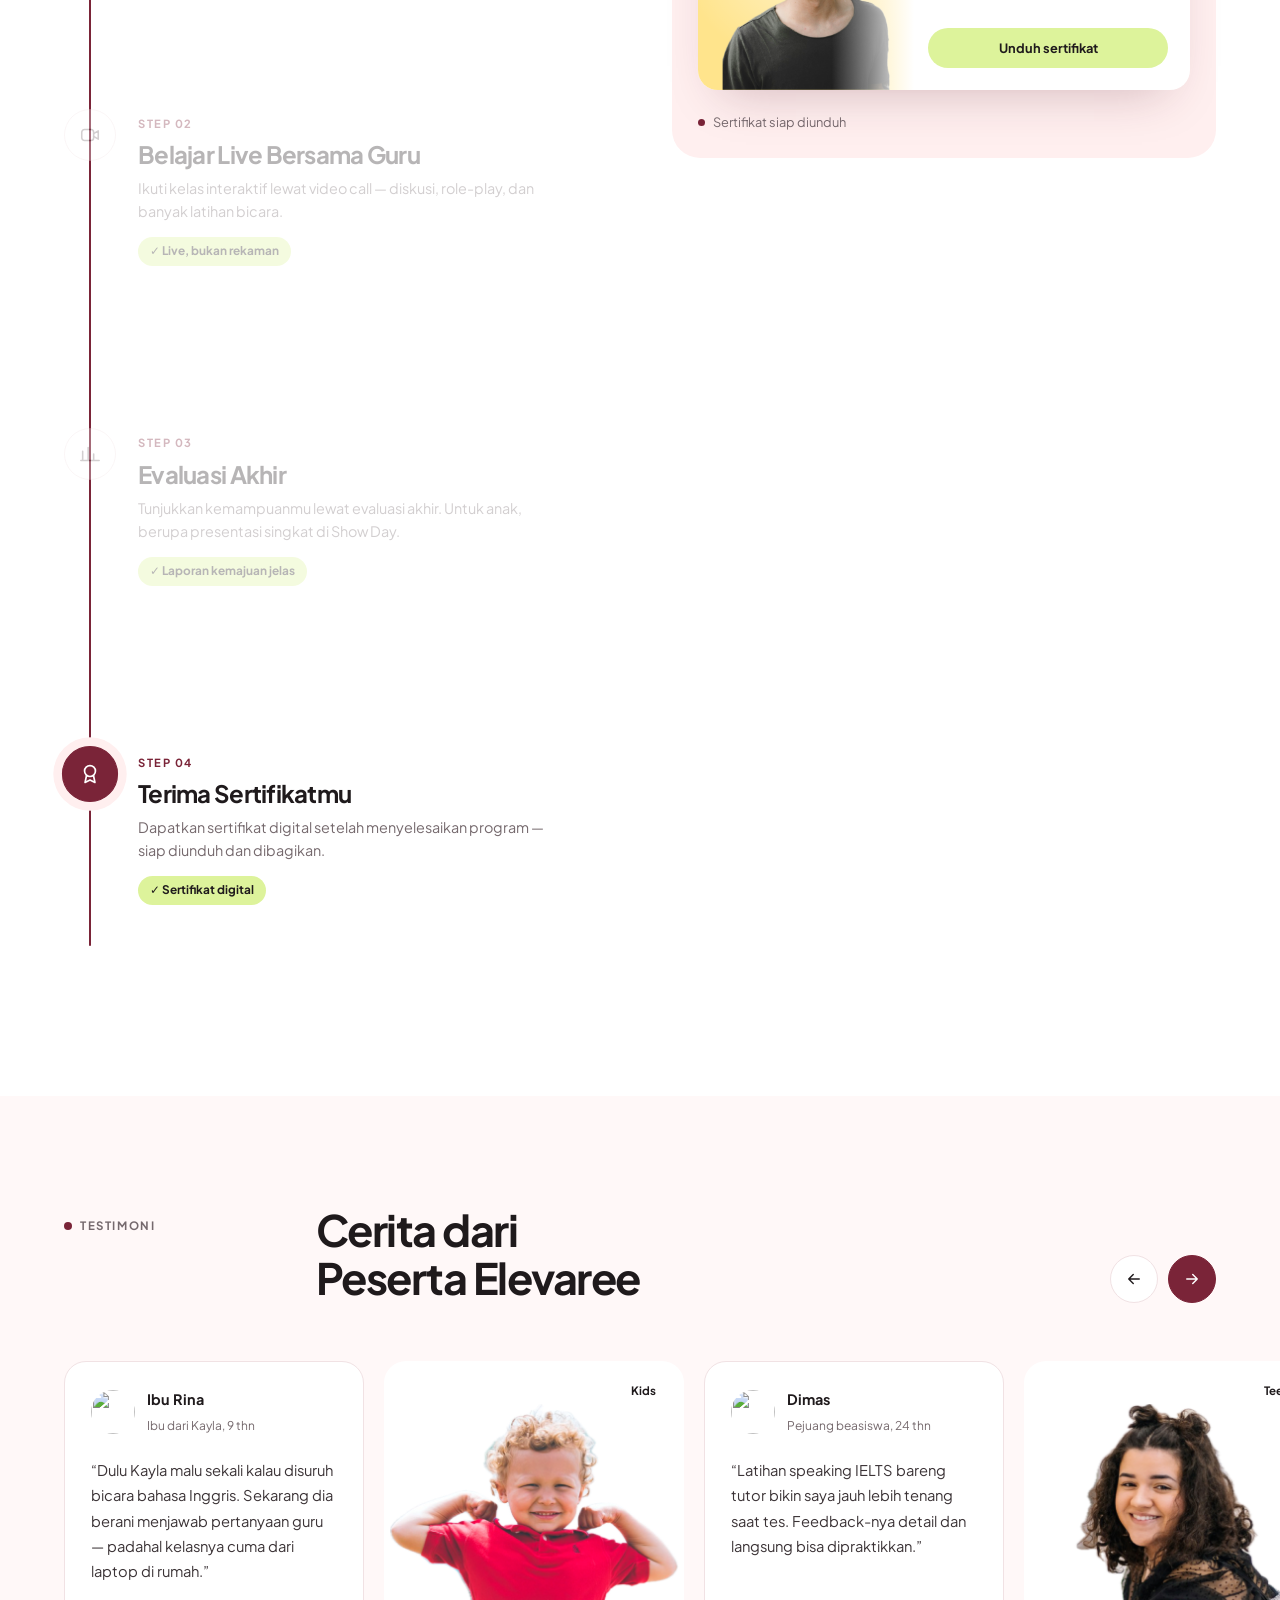
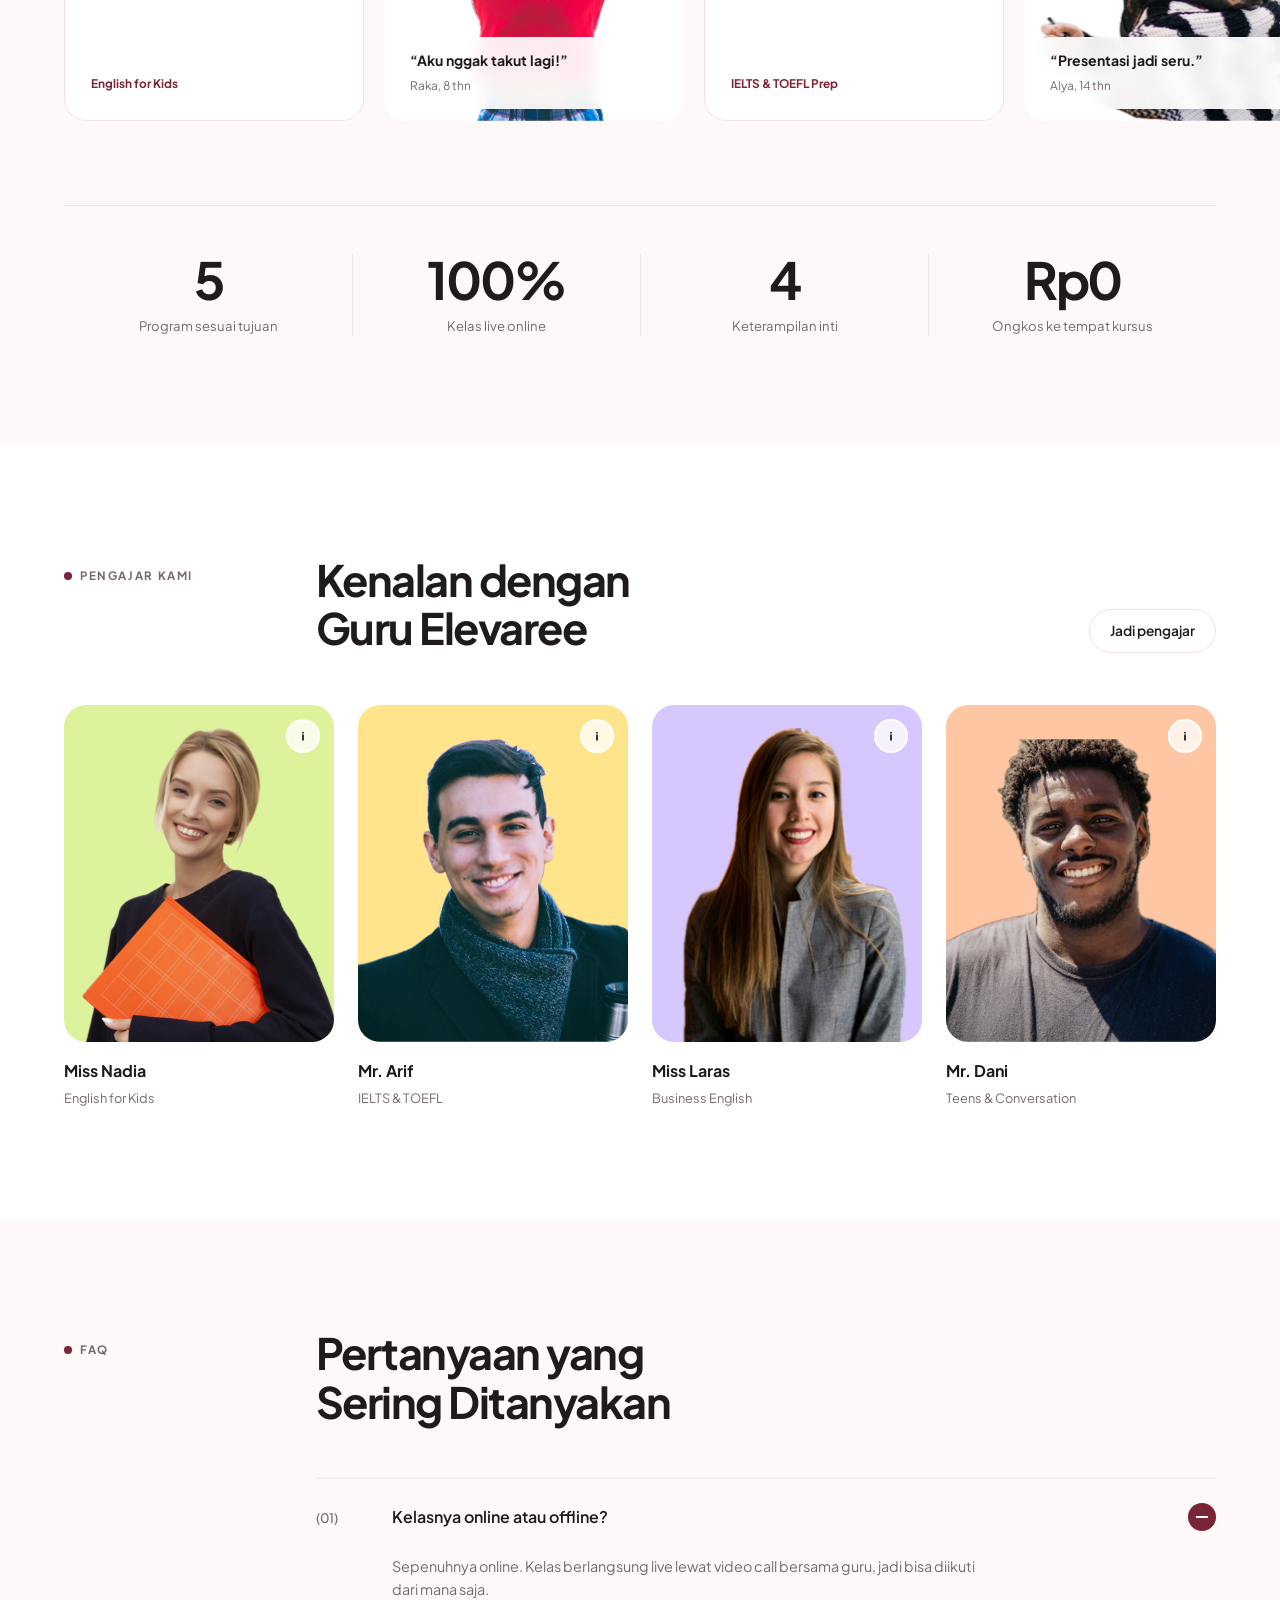
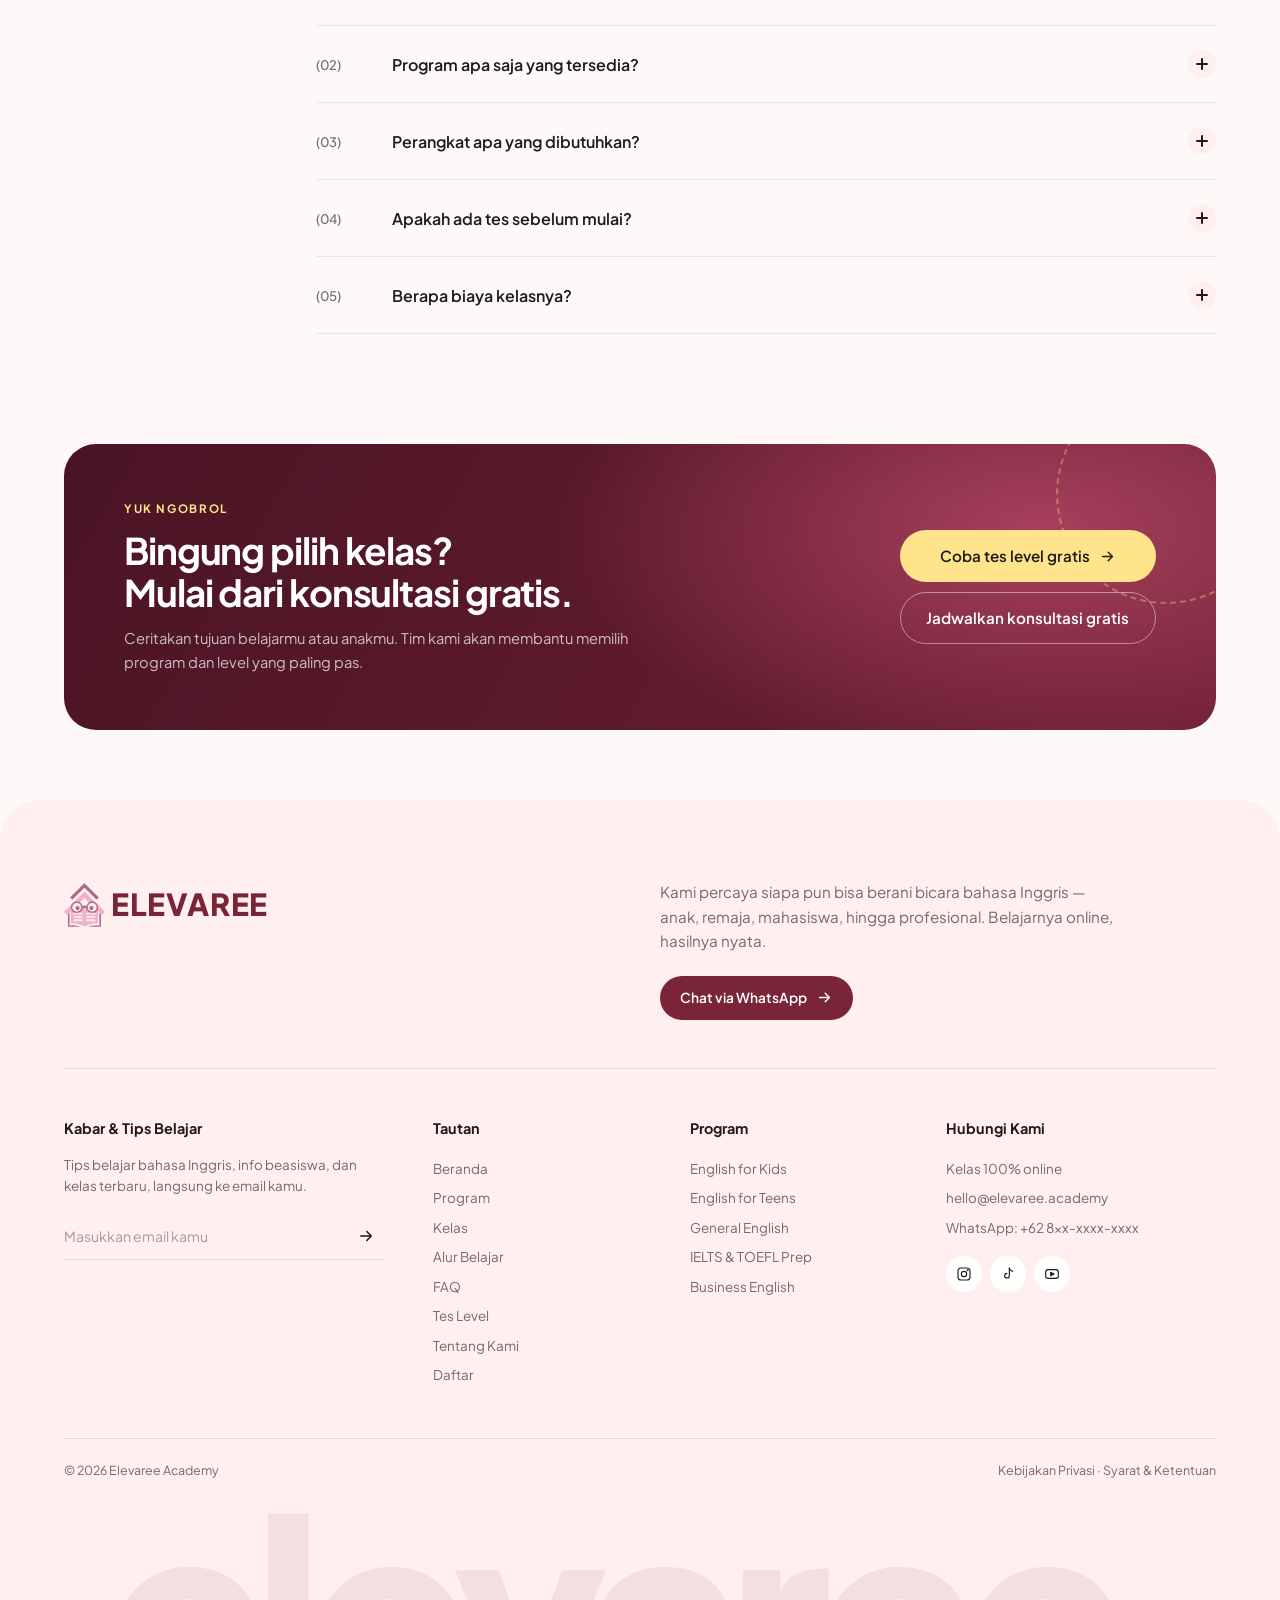
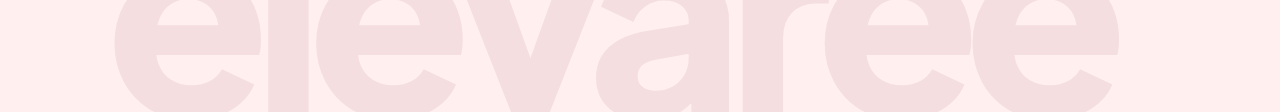
==== commit 9065bc97: "Use logo in WhatsApp popup avatar; remove last old mark Co-Authored-By: Claude Sonnet 5.5 <noreply@a" ====
--- a/index.html
+++ b/index.html
@@ -629,7 +629,7 @@
     <div class="wa-pop" id="wa-pop" role="dialog" aria-label="Chat WhatsApp" aria-hidden="true">
       <div class="wa-pop__head">
         <span class="wa-pop__avatar">
-          <svg viewBox="0 0 32 32" aria-hidden="true"><path d="M6 22 L16 10 L26 22" fill="none" stroke="currentColor" stroke-width="4.5" stroke-linecap="round" stroke-linejoin="round"/><circle cx="16" cy="26.5" r="2.6" fill="currentColor"/></svg>
+          <img src="assets/img/logo.png" alt="" />
         </span>
         <div><b>Elevaree Academy</b><small data-en="Ask us anything">Tanya apa saja ke tim kami</small></div>
         <button type="button" class="wa-pop__close" aria-label="Tutup" data-en-label="Close"><svg viewBox="0 0 24 24"><path d="M6 6l12 12M18 6 6 18"/></svg></button>
--- a/css/style.css
+++ b/css/style.css
@@ -688,7 +688,7 @@
 .wa-pop__head b { display: block; font-size: .92rem; }
 .wa-pop__head small { font-size: .75rem; opacity: .85; }
 .wa-pop__avatar { width: 40px; height: 40px; border-radius: 50%; display: grid; place-items: center; background: #fff; color: #7a2438; flex: none; }
-.wa-pop__avatar svg { width: 22px; height: 22px; }
+.wa-pop__avatar img { width: 22px; height: auto; }
 .wa-pop__close { margin-left: auto; width: 32px; height: 32px; border-radius: 50%; display: grid; place-items: center; color: #fff; transition: background .25s; }
 .wa-pop__close:hover { background: rgba(255, 255, 255, .15); }
 .wa-pop__close svg { width: 16px; height: 16px; fill: none; stroke: currentColor; stroke-width: 2; stroke-linecap: round; }
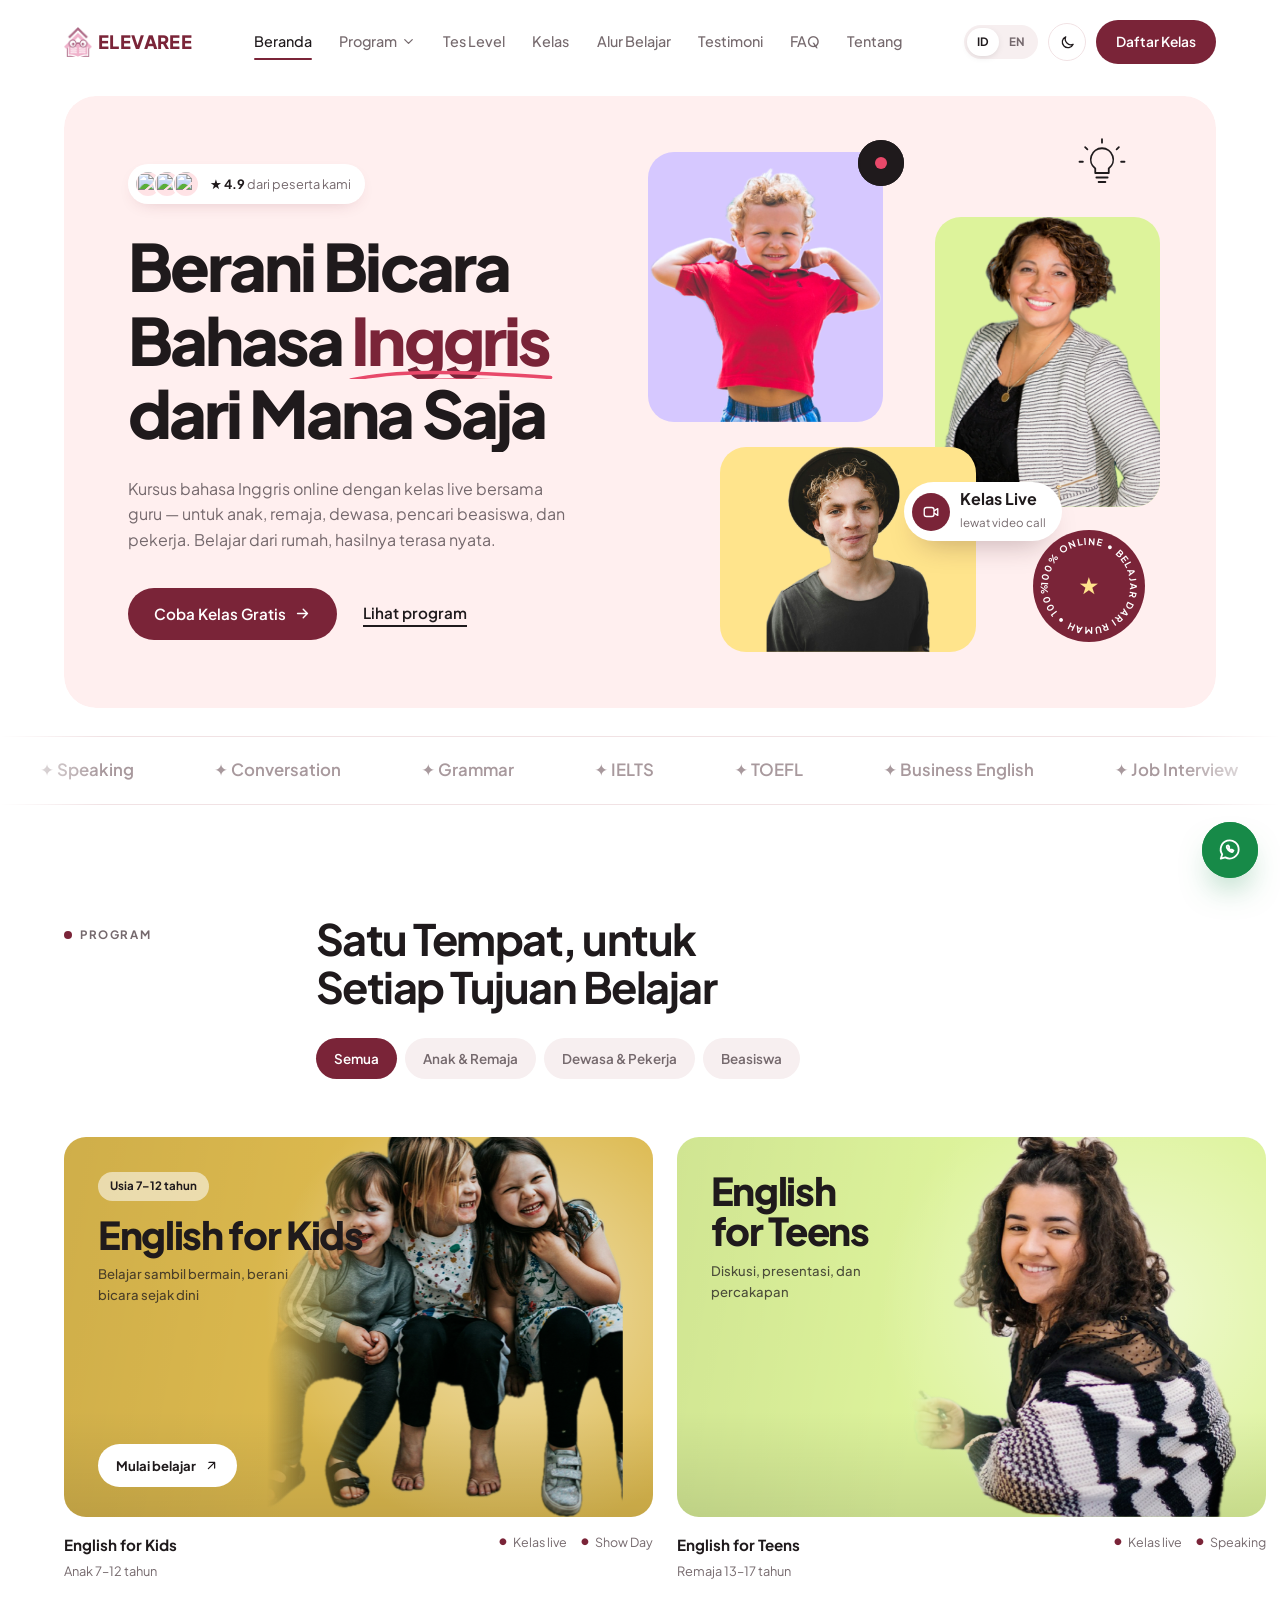
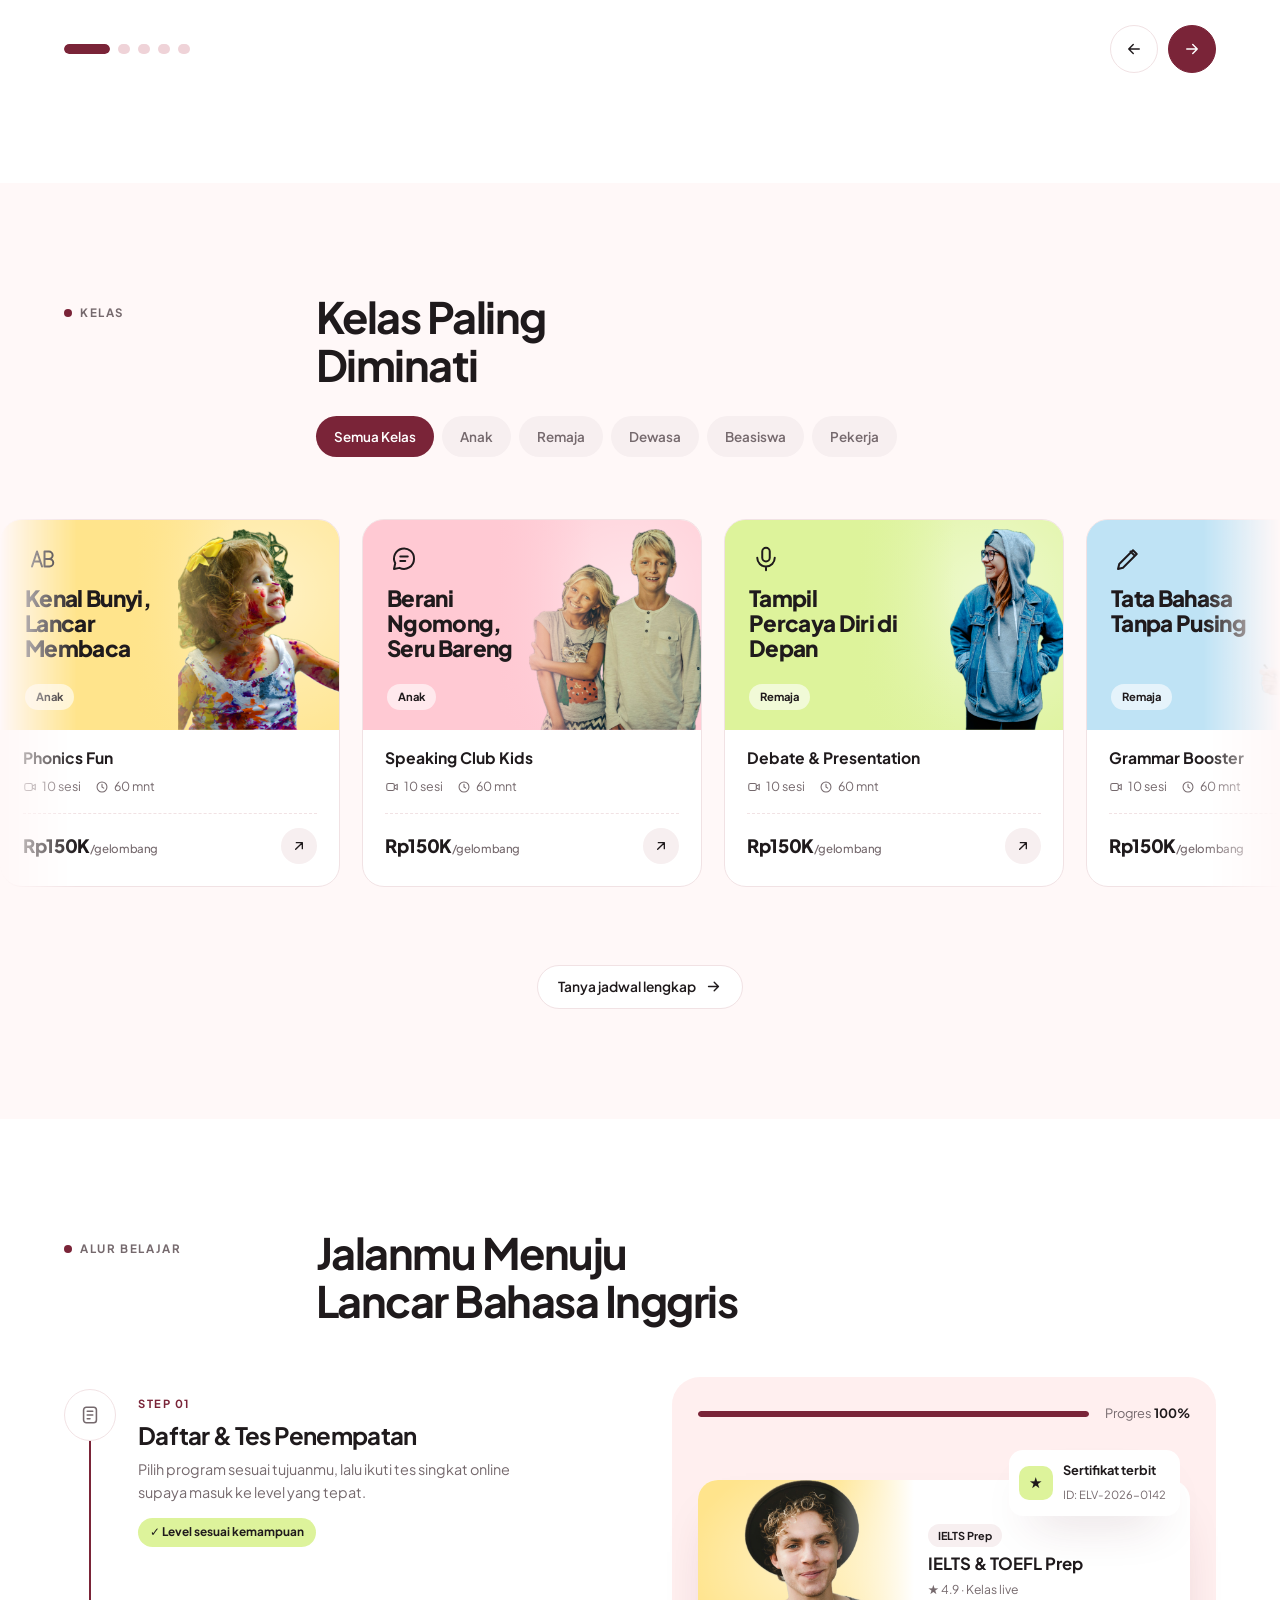
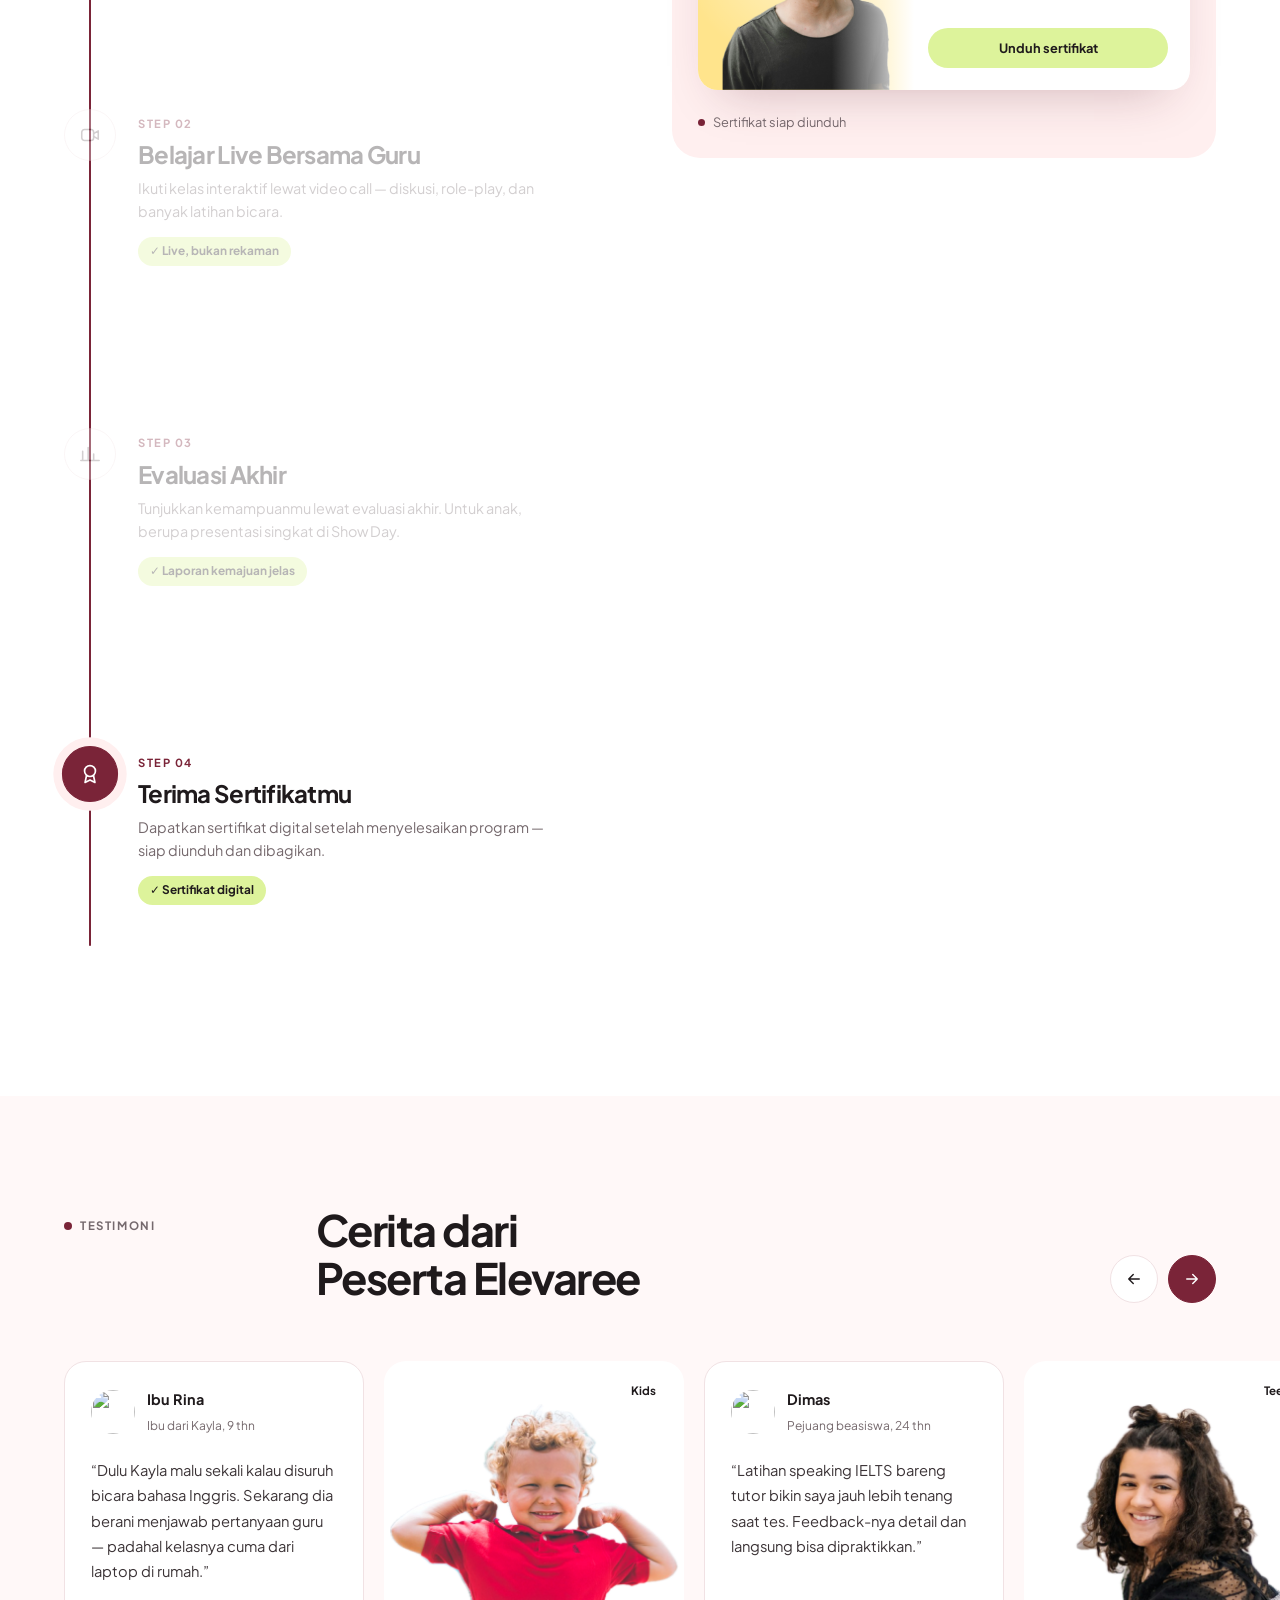
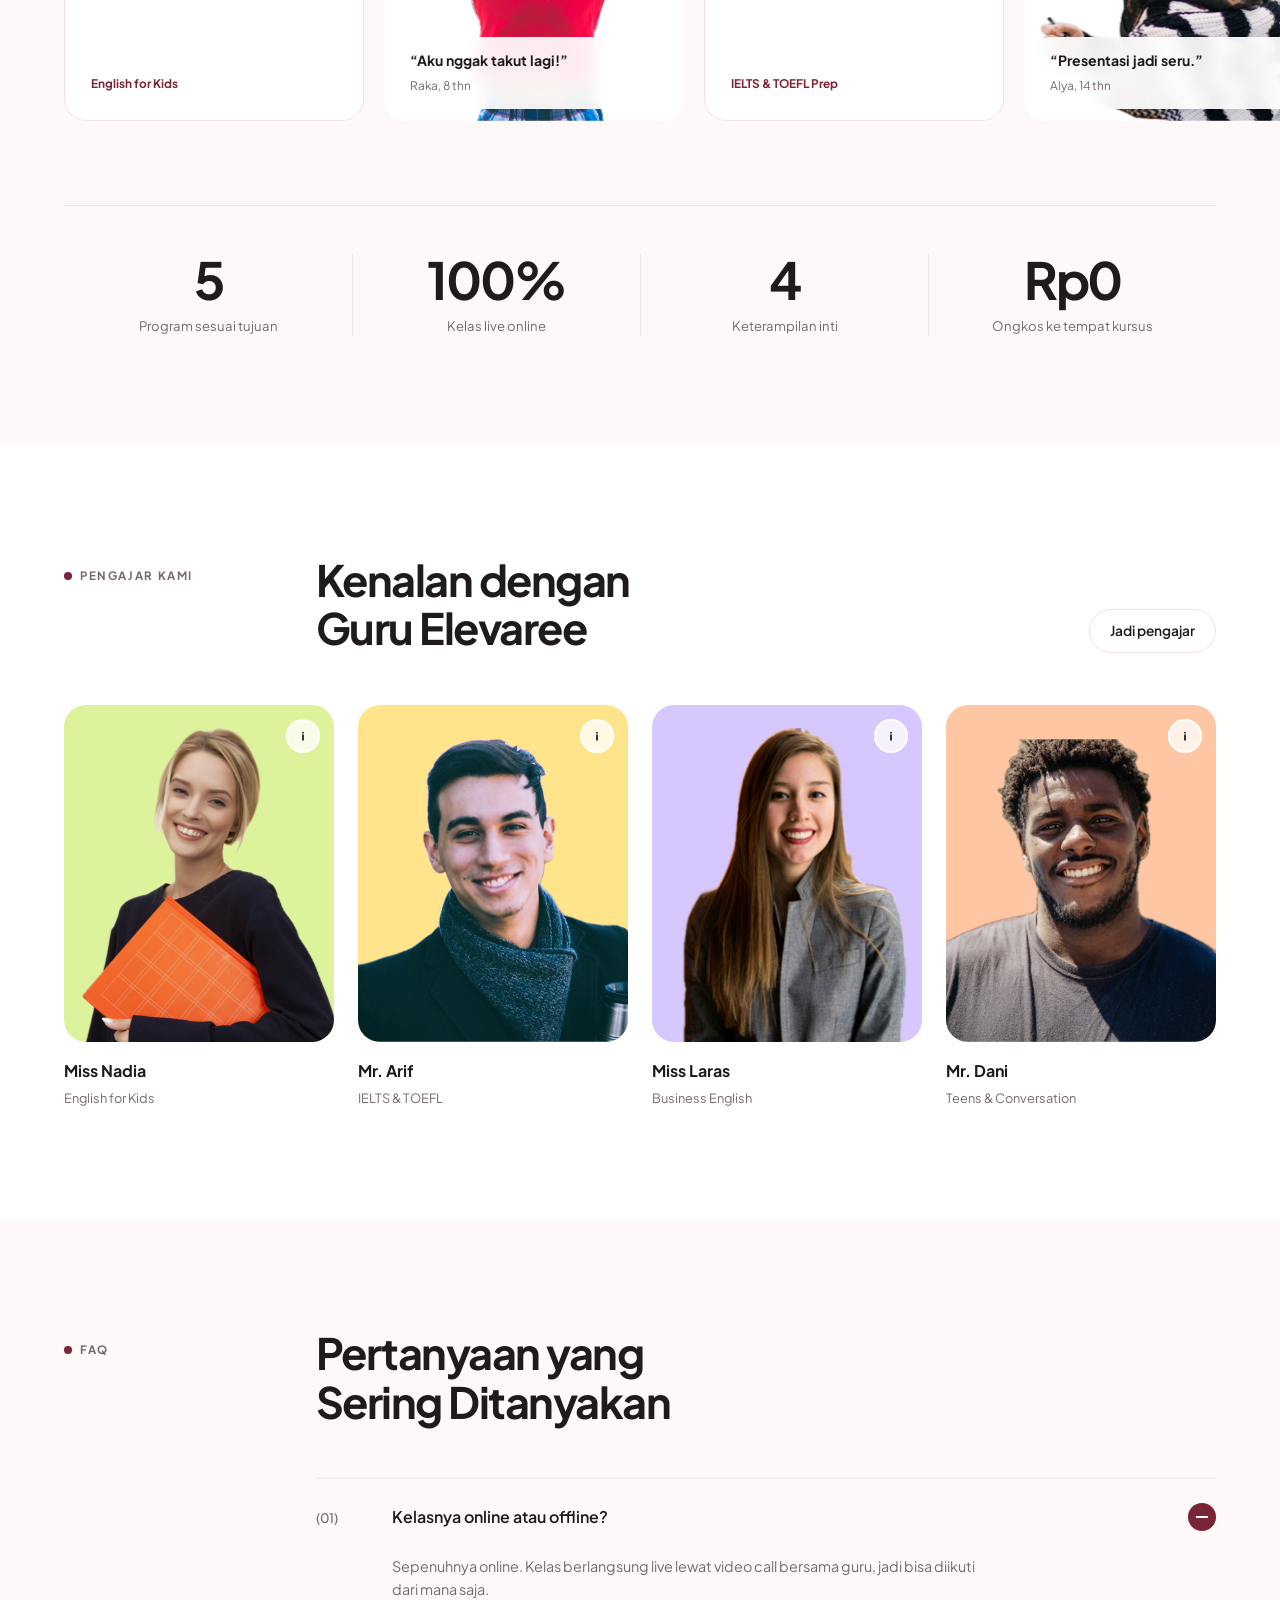
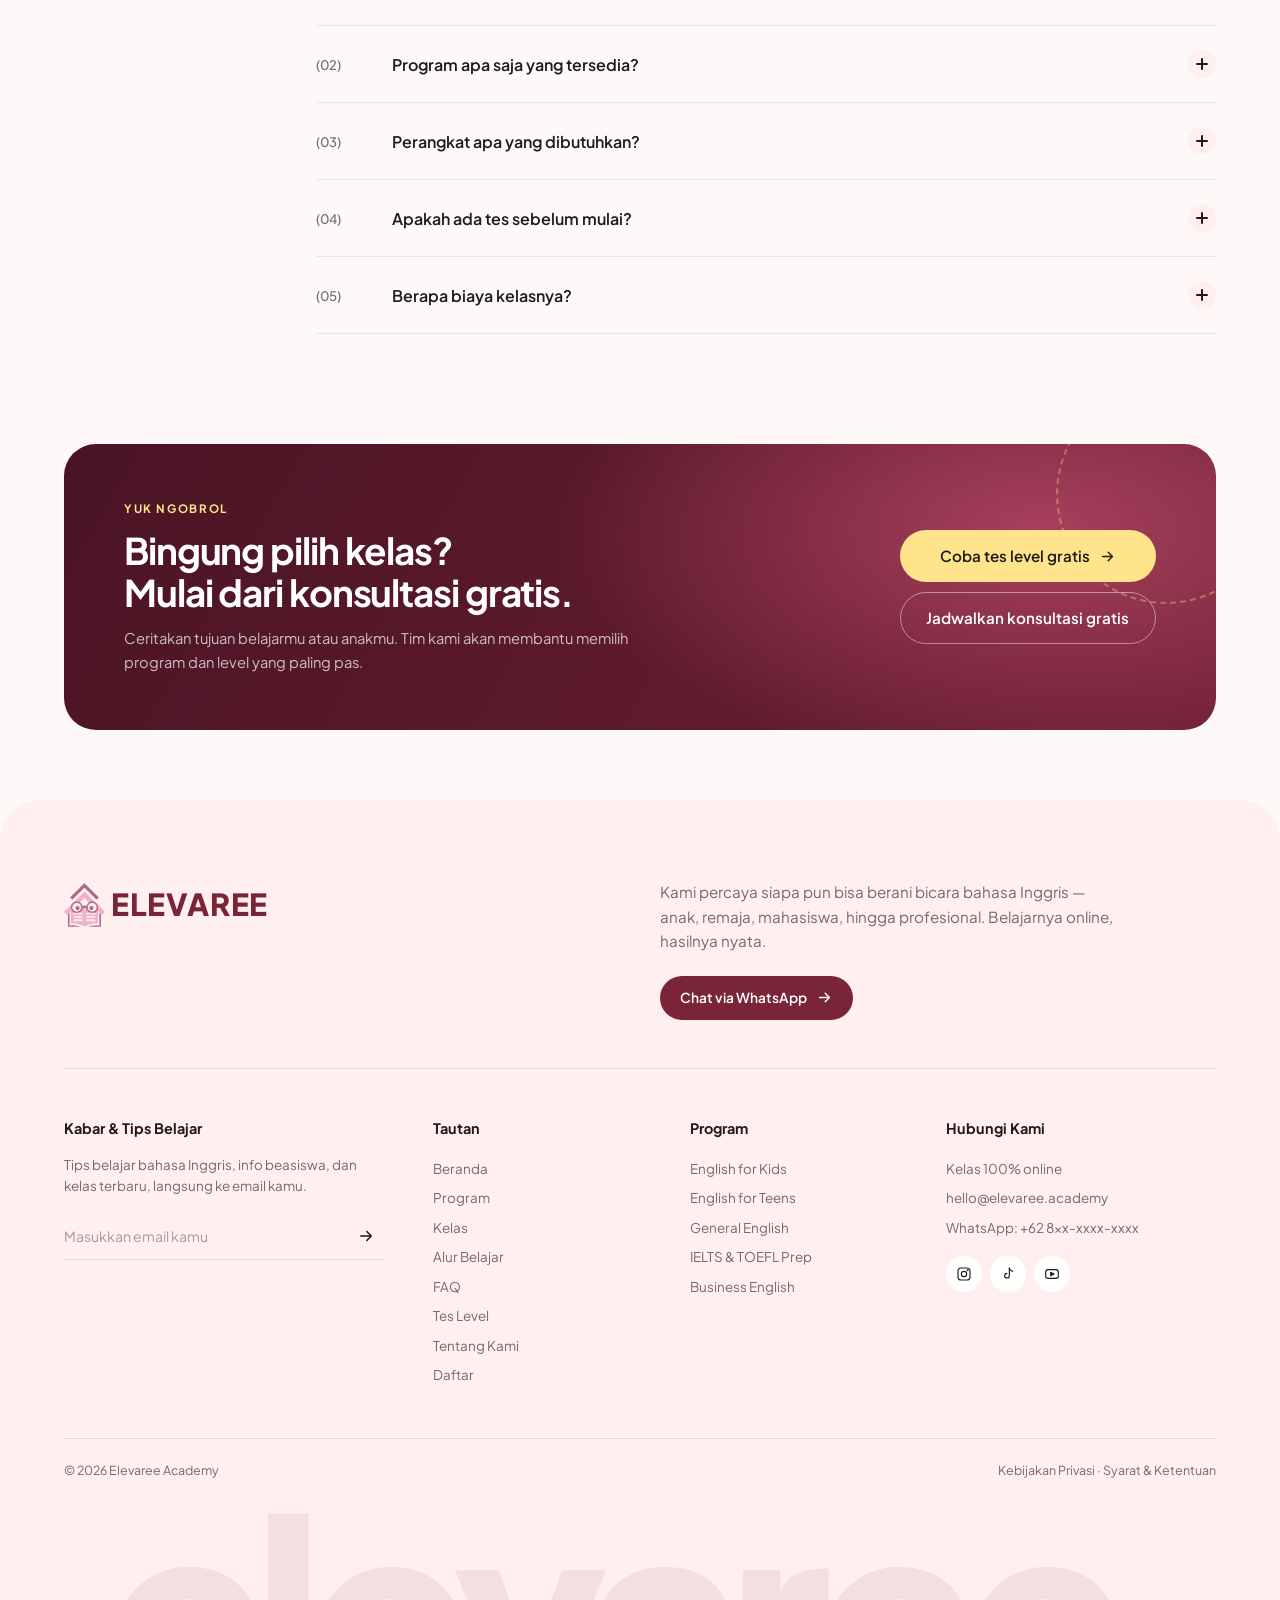
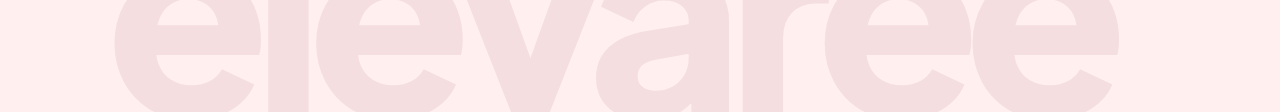
==== commit a68985dc: "Add admin page to edit website text and settings via Google Sheets Co-Authored-By: Claude Sonnet 5.5" ====
--- a/index.html
+++ b/index.html
@@ -653,6 +653,7 @@
   </div>
 
   <script src="js/config.js"></script>
+  <script src="js/content.js"></script>
   <script src="js/batches.js"></script>
   <script src="js/main.js"></script>
 </body>
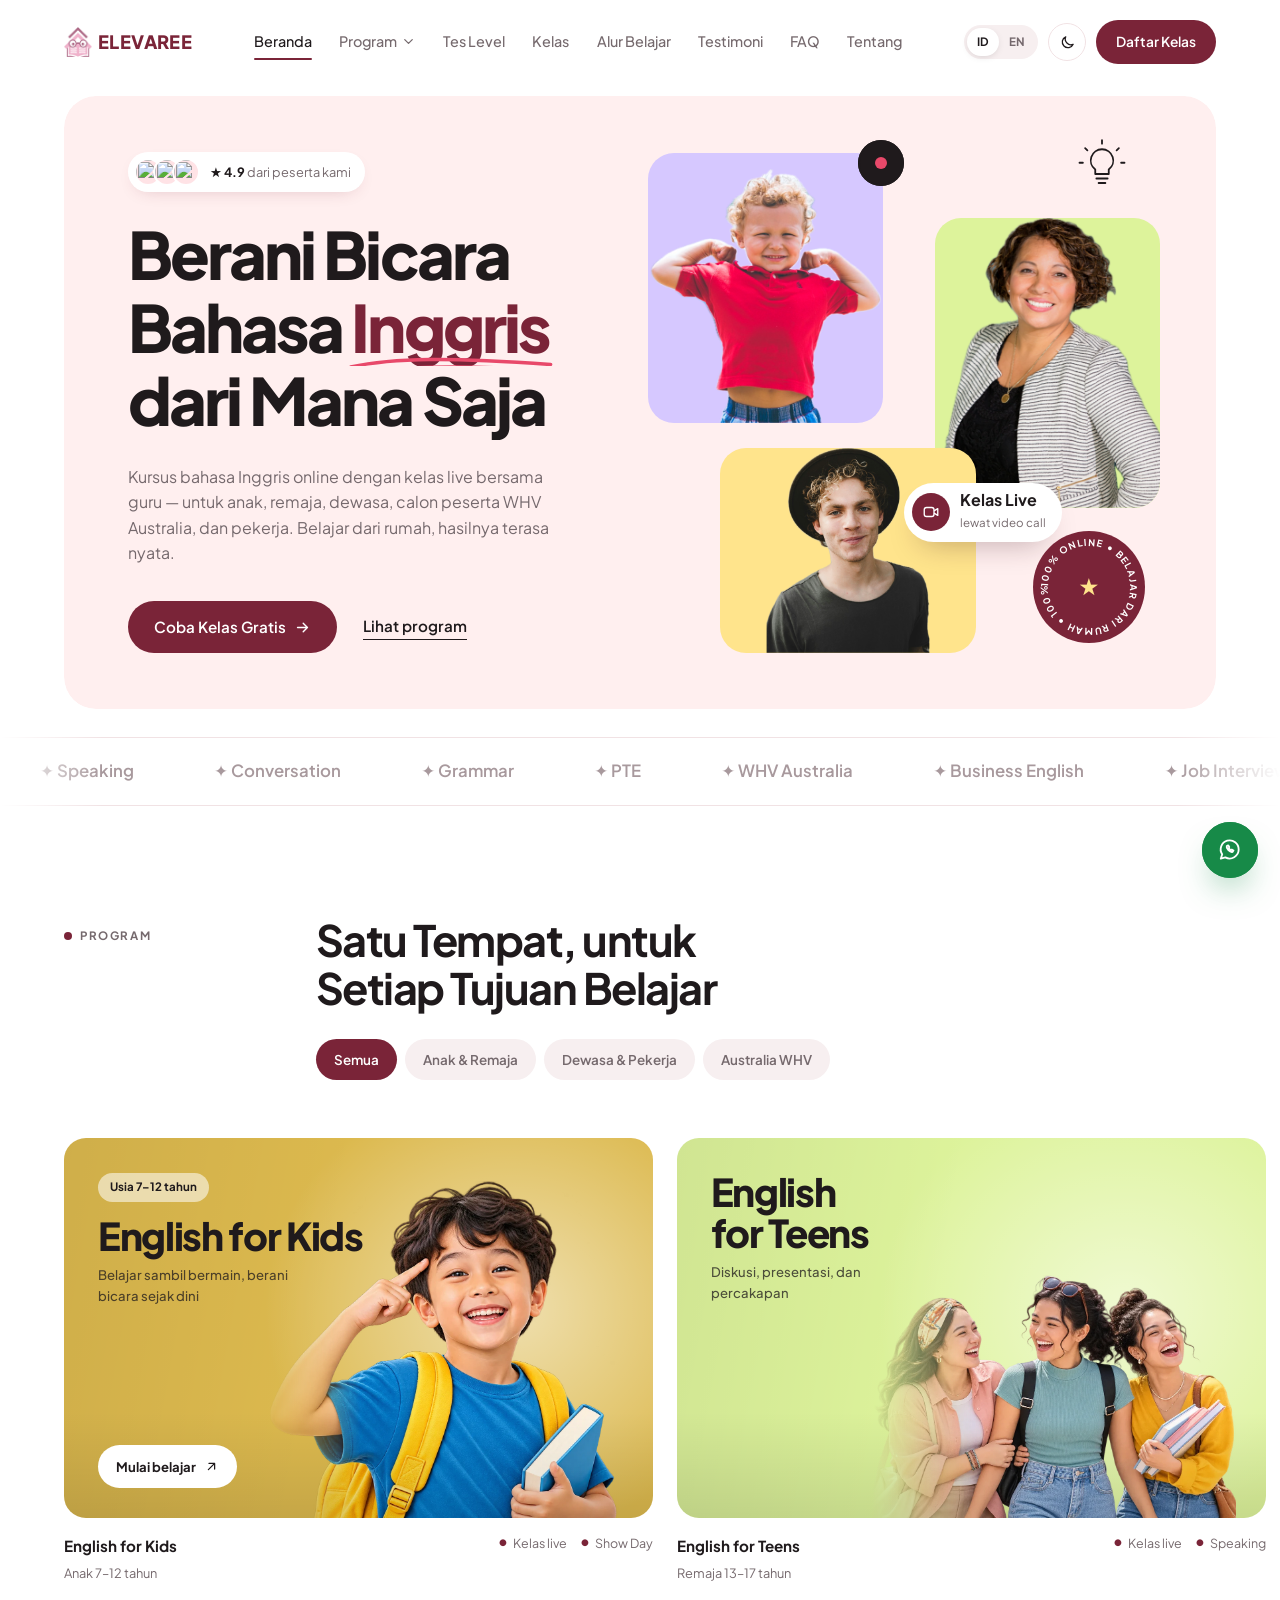
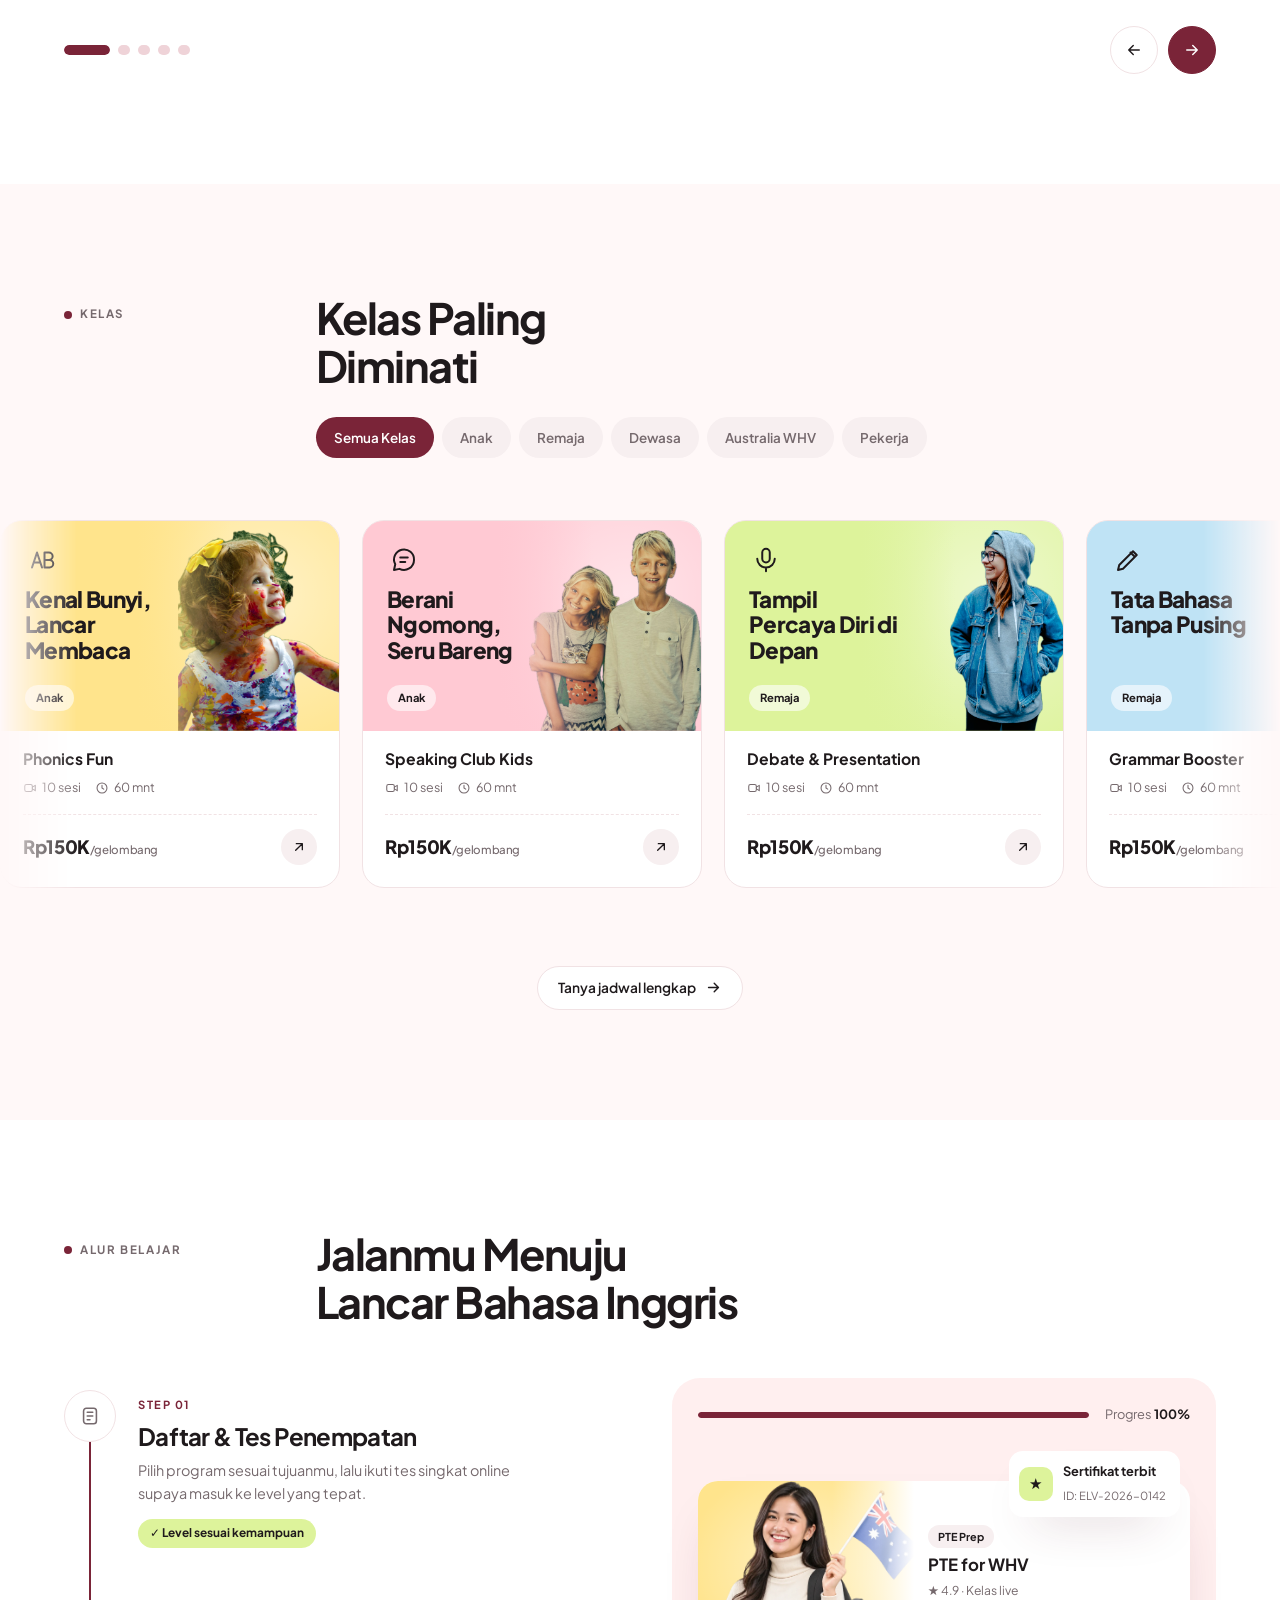
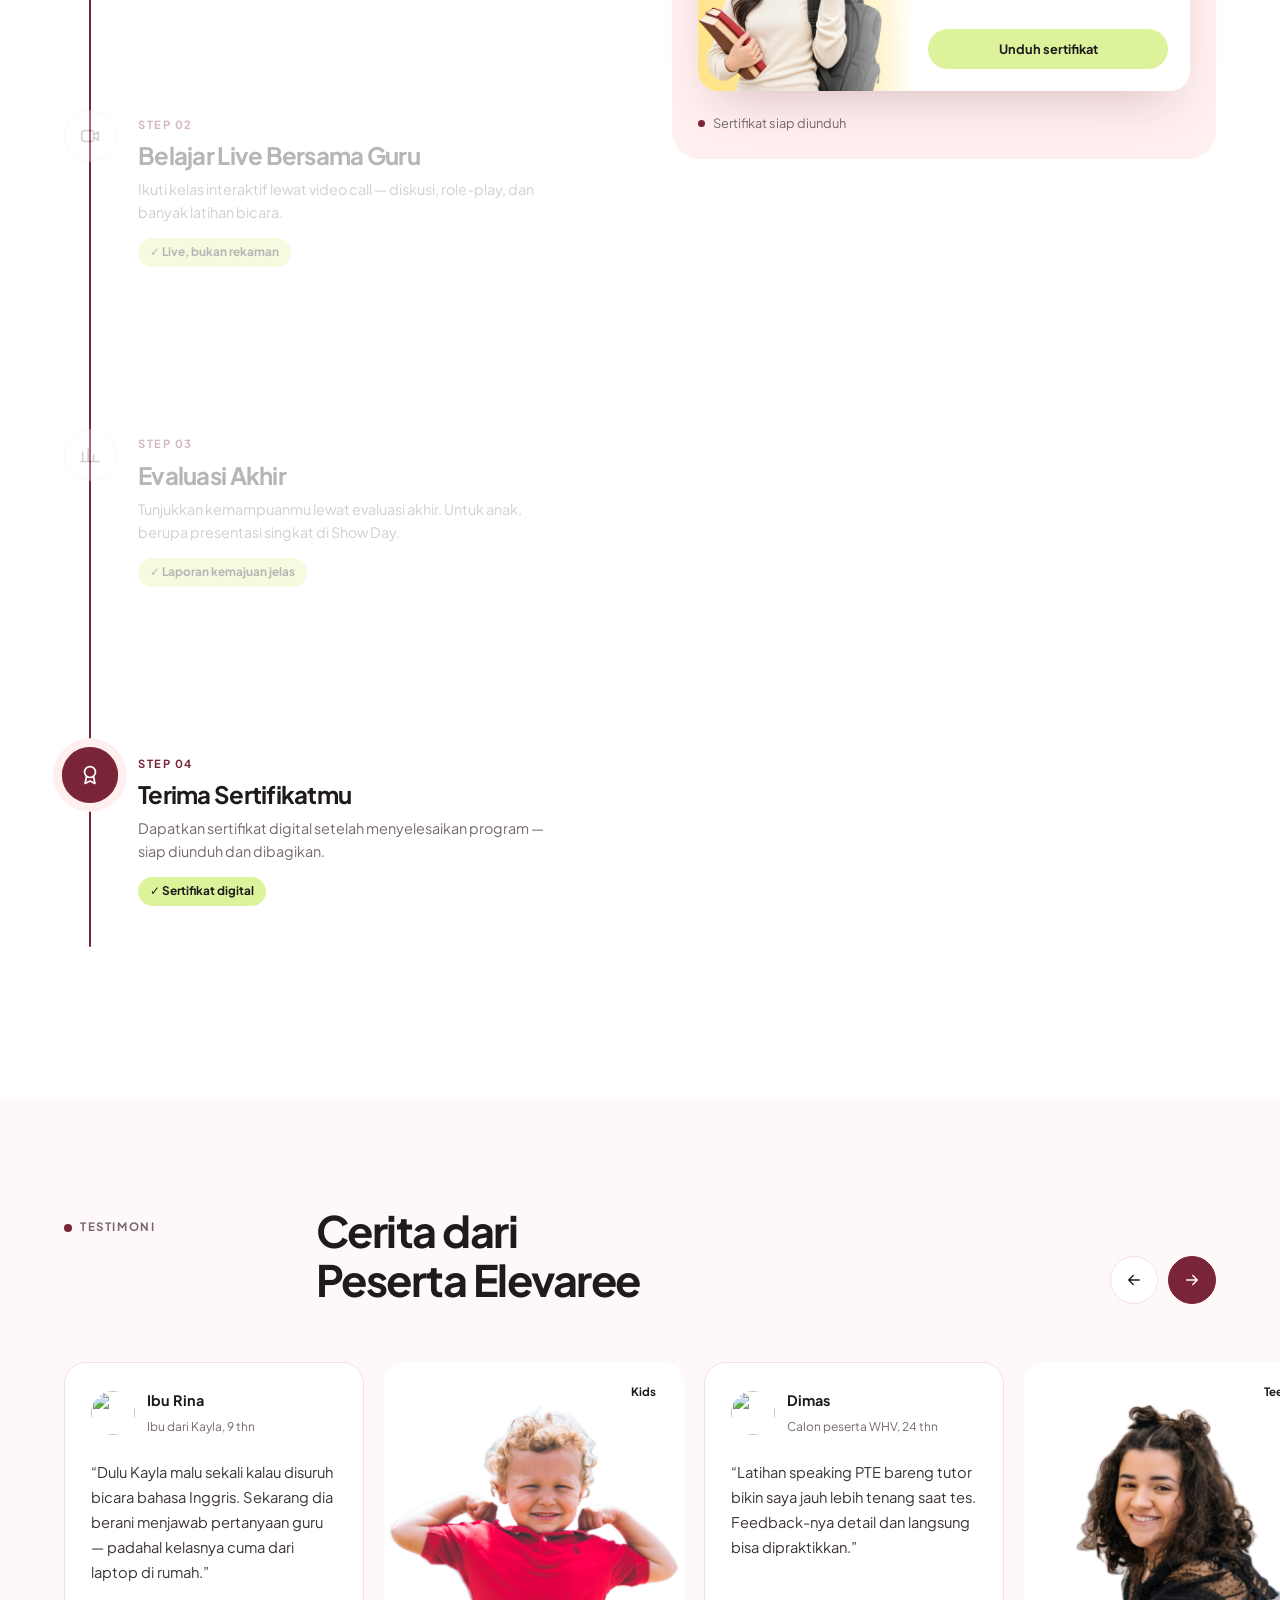
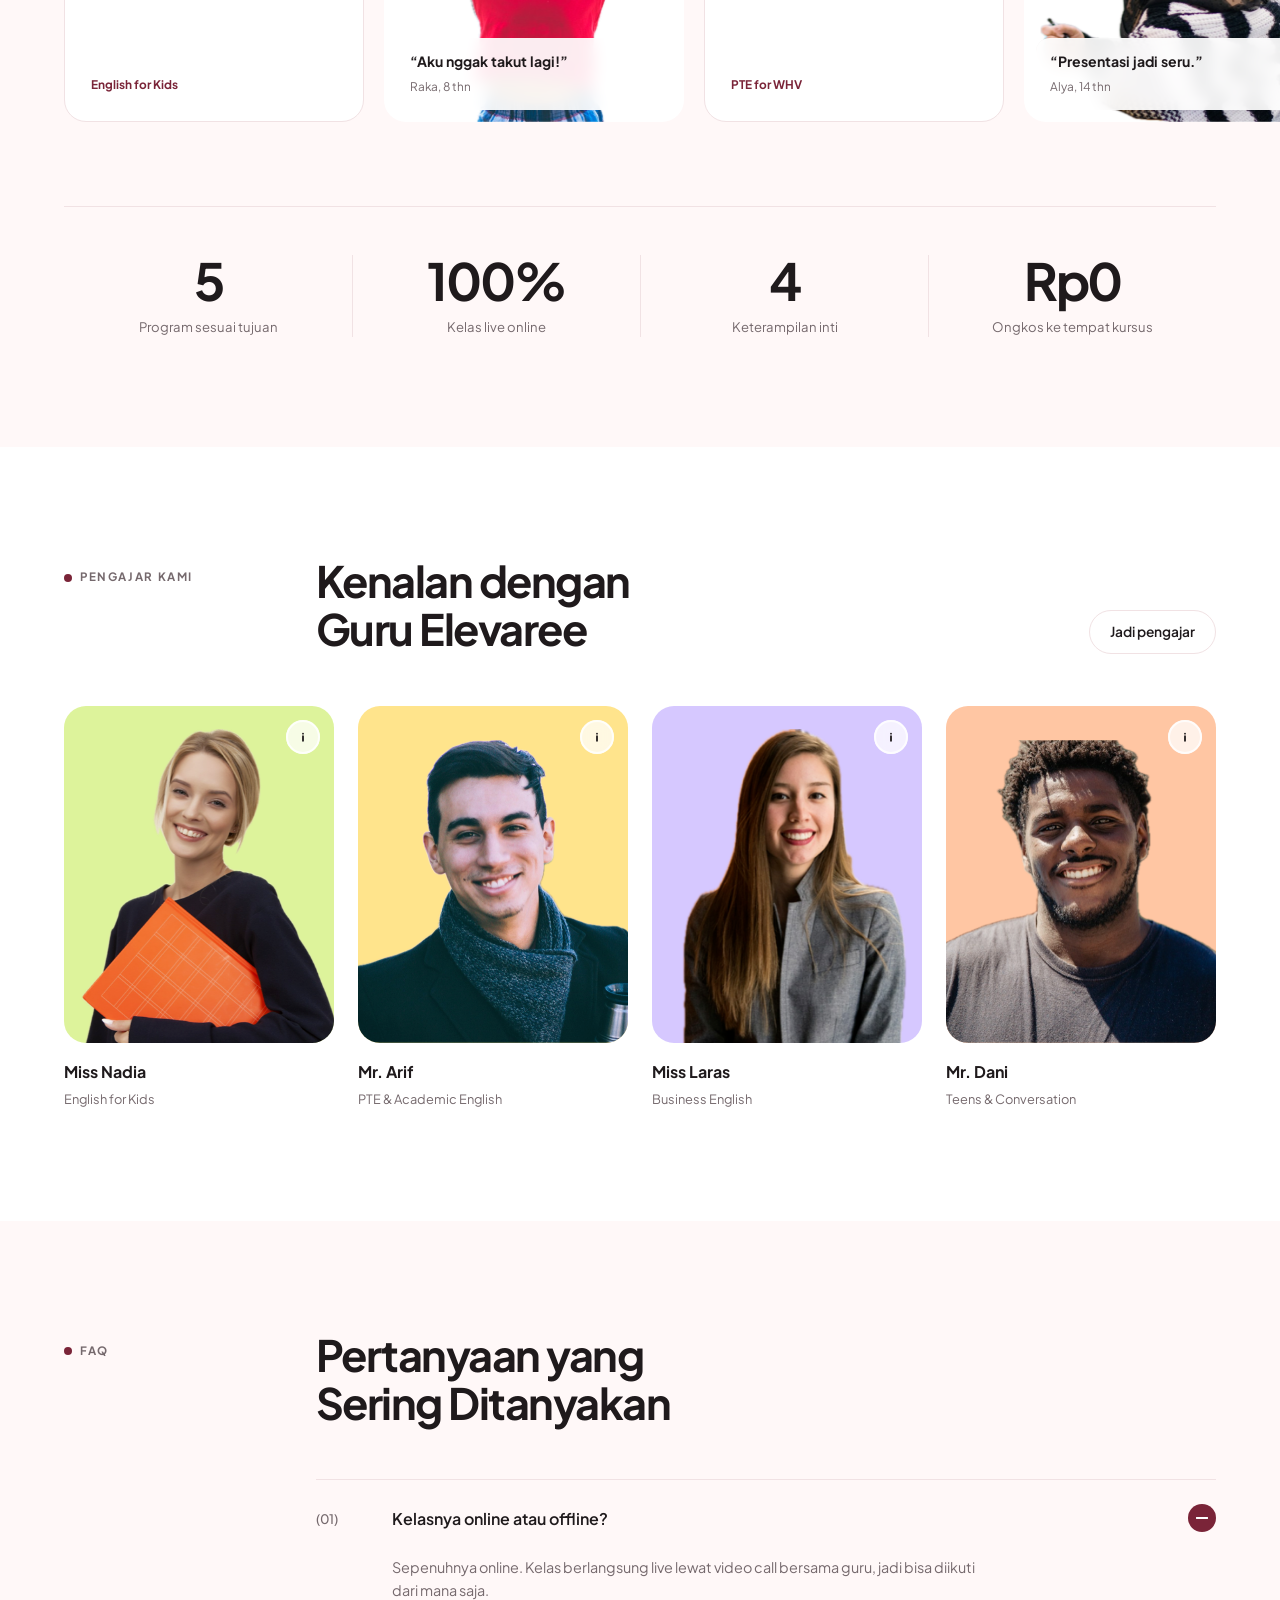
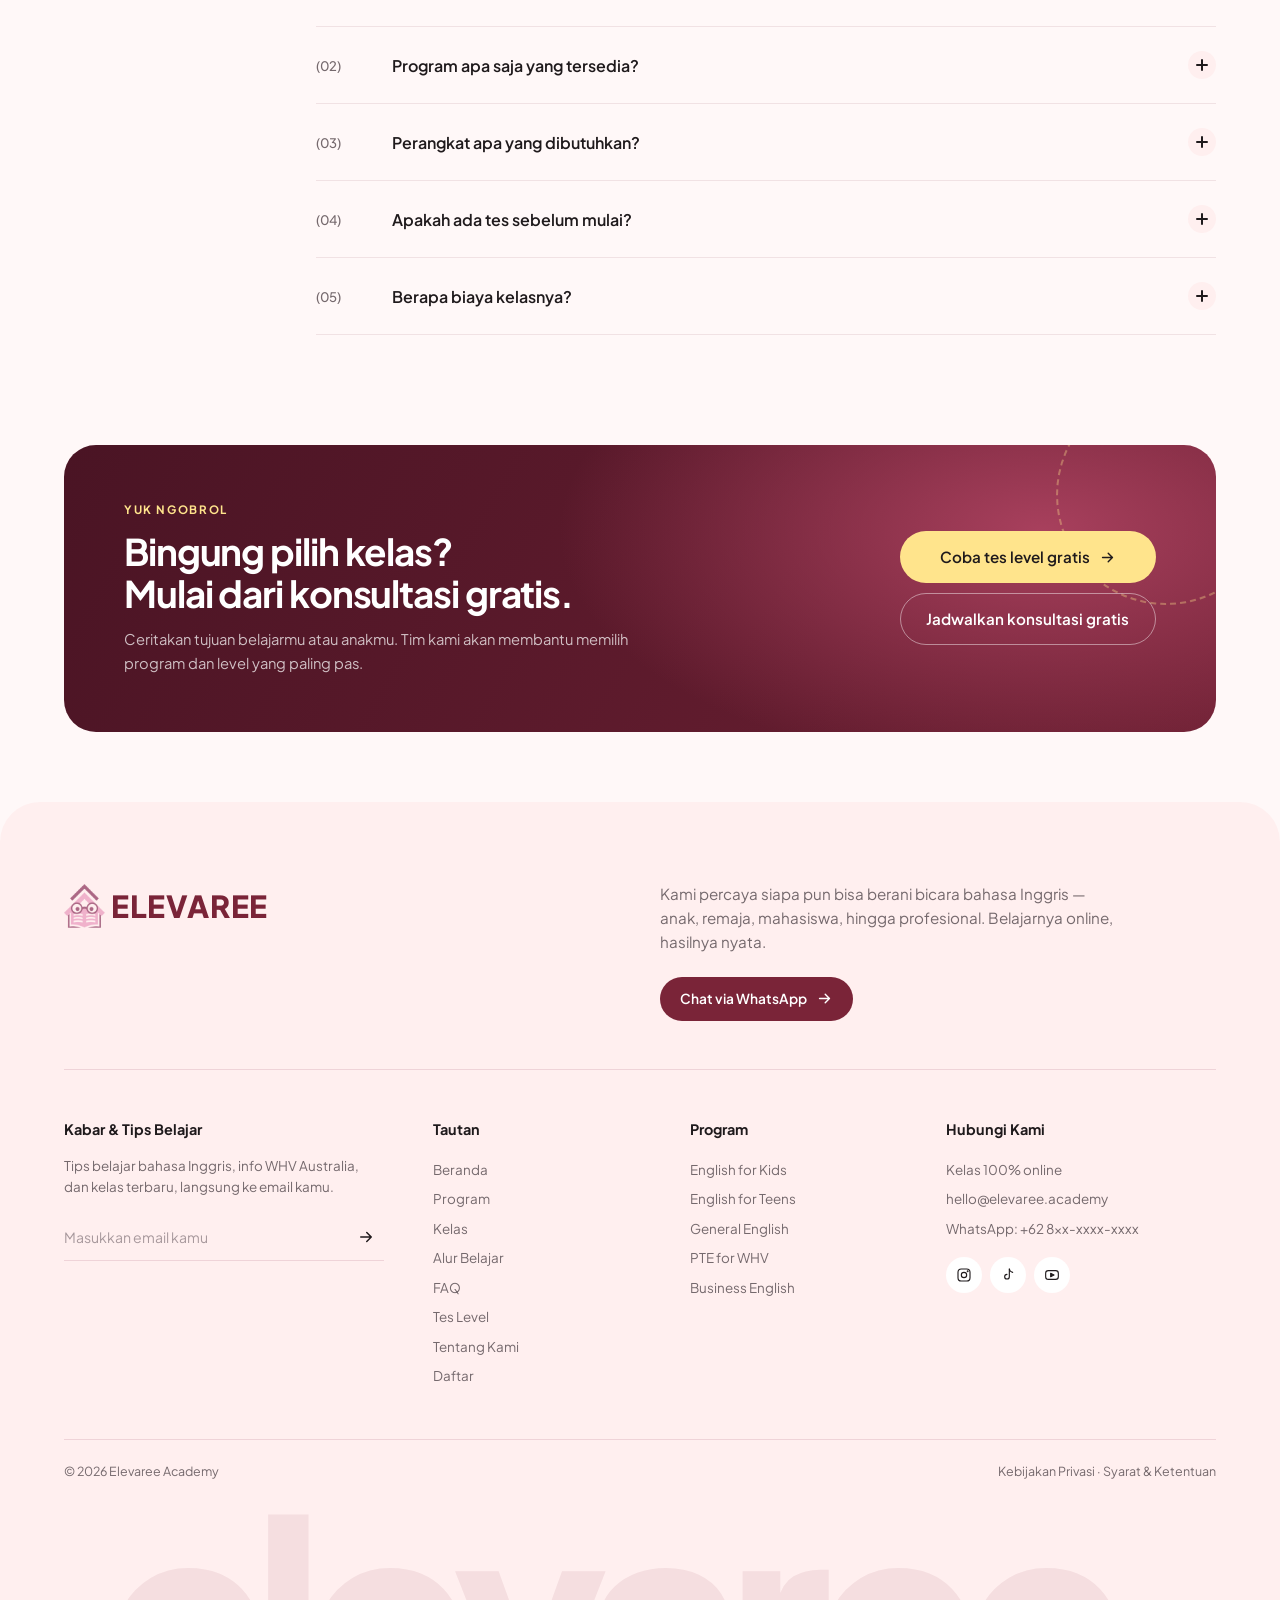
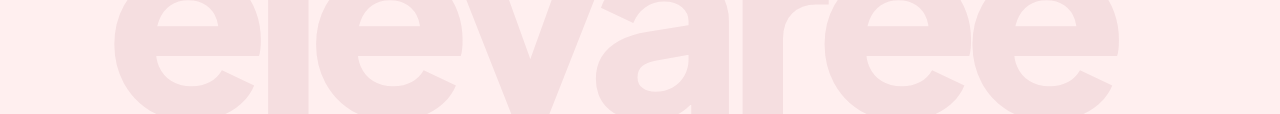
==== commit 45ea99cc: "Replace IELTS & TOEFL program with PTE for WHV; new photos for Kids, Teens and WHV Co-Authored-By: C" ====
--- a/index.html
+++ b/index.html
@@ -4,7 +4,7 @@
   <meta charset="utf-8" />
   <meta name="viewport" content="width=device-width, initial-scale=1" />
   <title>Elevaree Academy — Kursus Bahasa Inggris Online</title>
-  <meta name="description" content="Kursus bahasa Inggris online dengan kelas live bersama guru, untuk anak, remaja, dewasa, pencari beasiswa, dan pekerja." />
+  <meta name="description" content="Kursus bahasa Inggris online dengan kelas live bersama guru, untuk anak, remaja, dewasa, calon peserta WHV Australia, dan pekerja." />
   <script>
     // pasang tema & bahasa sebelum halaman tampil, supaya tidak berkedip
     (function () {
@@ -47,7 +47,7 @@
             <a href="english-for-kids.html" class="dd__item"><i class="dot bg-mustard"></i><span><b>English for Kids</b><small data-en="Ages 7–12, learn through play">Usia 7–12, belajar sambil bermain</small></span></a>
             <a href="english-for-teens.html" class="dd__item"><i class="dot bg-lime"></i><span><b>English for Teens</b><small data-en="Ages 13–17, discussion &amp; presentation">Usia 13–17, diskusi &amp; presentasi</small></span></a>
             <a href="general-english.html" class="dd__item"><i class="dot bg-sage"></i><span><b>General English</b><small data-en="Everyday conversation for adults">Percakapan sehari-hari untuk dewasa</small></span></a>
-            <a href="ielts-toefl-prep.html" class="dd__item"><i class="dot bg-peach"></i><span><b>IELTS &amp; TOEFL Prep</b><small data-en="For scholarship seekers">Untuk pencari beasiswa</small></span></a>
+            <a href="pte-for-whv.html" class="dd__item"><i class="dot bg-peach"></i><span><b>PTE for WHV</b><small data-en="For Australia WHV applicants">Untuk calon peserta WHV Australia</small></span></a>
             <a href="business-english.html" class="dd__item"><i class="dot bg-lilac"></i><span><b>Business English</b><small data-en="Meetings, emails &amp; job interviews">Meeting, email &amp; interview kerja</small></span></a>
           </div>
         </div>
@@ -96,9 +96,9 @@
               <span class="line"><span data-en="from Anywhere">dari Mana Saja</span></span>
             </h1>
 
-            <p class="hero__lead fade-in" style="--d:.7s" data-en="Online English courses with live classes and real teachers — for kids, teens, adults, scholarship seekers, and professionals. Learn from home, see real results.">
+            <p class="hero__lead fade-in" style="--d:.7s" data-en="Online English courses with live classes and real teachers — for kids, teens, adults, Australia WHV applicants, and professionals. Learn from home, see real results.">
               Kursus bahasa Inggris online dengan kelas live bersama guru — untuk anak, remaja,
-              dewasa, pencari beasiswa, dan pekerja. Belajar dari rumah, hasilnya terasa nyata.
+              dewasa, calon peserta WHV Australia, dan pekerja. Belajar dari rumah, hasilnya terasa nyata.
             </p>
 
             <div class="hero__actions fade-in" style="--d:.85s">
@@ -117,7 +117,7 @@
               <img src="assets/img/worker-woman.png" alt="Pekerja profesional tersenyum" />
             </div>
             <div class="tile tile--butter tile--c" data-depth="13">
-              <img src="assets/img/scholar-man.png" alt="Pemuda bertopi, pencari beasiswa" />
+              <img src="assets/img/scholar-man.png" alt="Pemuda bertopi tersenyum" />
             </div>
 
             <span class="rec-dot" data-depth="22" aria-hidden="true"></span>
@@ -145,10 +145,10 @@
 
       <div class="marquee" aria-label="Materi yang dipelajari">
         <div class="marquee__track">
-          <span>✦ Speaking</span><span>✦ Conversation</span><span>✦ Grammar</span><span>✦ IELTS</span>
-          <span>✦ TOEFL</span><span>✦ Business English</span><span>✦ Job Interview</span><span>✦ Public Speaking</span>
-          <span aria-hidden="true">✦ Speaking</span><span aria-hidden="true">✦ Conversation</span><span aria-hidden="true">✦ Grammar</span><span aria-hidden="true">✦ IELTS</span>
-          <span aria-hidden="true">✦ TOEFL</span><span aria-hidden="true">✦ Business English</span><span aria-hidden="true">✦ Job Interview</span><span aria-hidden="true">✦ Public Speaking</span>
+          <span>✦ Speaking</span><span>✦ Conversation</span><span>✦ Grammar</span><span>✦ PTE</span>
+          <span>✦ WHV Australia</span><span>✦ Business English</span><span>✦ Job Interview</span><span>✦ Public Speaking</span>
+          <span aria-hidden="true">✦ Speaking</span><span aria-hidden="true">✦ Conversation</span><span aria-hidden="true">✦ Grammar</span><span aria-hidden="true">✦ PTE</span>
+          <span aria-hidden="true">✦ WHV Australia</span><span aria-hidden="true">✦ Business English</span><span aria-hidden="true">✦ Job Interview</span><span aria-hidden="true">✦ Public Speaking</span>
         </div>
       </div>
     </section>
@@ -164,7 +164,7 @@
               <button class="filter is-active" data-filter="all" role="tab" aria-selected="true" data-en="All">Semua</button>
               <button class="filter" data-filter="young" role="tab" aria-selected="false" data-en="Kids &amp; Teens">Anak &amp; Remaja</button>
               <button class="filter" data-filter="adult" role="tab" aria-selected="false" data-en="Adults &amp; Professionals">Dewasa &amp; Pekerja</button>
-              <button class="filter" data-filter="scholar" role="tab" aria-selected="false" data-en="Scholarship">Beasiswa</button>
+              <button class="filter" data-filter="whv" role="tab" aria-selected="false" data-en="Australia WHV">Australia WHV</button>
             </div>
           </div>
         </div>
@@ -182,7 +182,7 @@
                 <h3>English for Kids</h3>
                 <p data-en="Learn through play, speak up early">Belajar sambil bermain, berani bicara sejak dini</p>
               </div>
-              <img src="assets/img/kids-trio.png" alt="Tiga anak duduk bersama dan tertawa" loading="lazy" />
+              <img src="assets/img/prog-kids.webp" alt="Anak laki-laki tersenyum membawa tas dan buku" loading="lazy" />
               <a href="#kontak" data-trial data-program="kids" class="course__cta"><span data-en="Start learning">Mulai belajar</span> <svg viewBox="0 0 24 24"><path d="M7 17 17 7M8 7h9v9"/></svg></a>
             </div>
             <div class="course__meta">
@@ -198,7 +198,7 @@
                 <h3>English<br/>for Teens</h3>
                 <p data-en="Discussion, presentation &amp; conversation">Diskusi, presentasi, dan percakapan</p>
               </div>
-              <img src="assets/img/teen-girl.png" alt="Remaja perempuan tersenyum saat belajar" loading="lazy" />
+              <img src="assets/img/prog-teens.webp" alt="Tiga remaja perempuan tertawa bersama membawa buku" loading="lazy" />
             </div>
             <div class="course__meta">
               <div><a href="english-for-teens.html" class="course__name"><b>English for Teens</b></a><span data-en="Teens 13–17">Remaja 13–17 tahun</span></div>
@@ -221,19 +221,19 @@
             </div>
           </article>
 
-          <article class="course course--big" data-cat="scholar">
+          <article class="course course--big" data-cat="whv">
             <div class="course__art bg-peach">
-              <a href="ielts-toefl-prep.html" class="course__link" aria-label="Detail IELTS &amp; TOEFL Prep" data-en-label="IELTS &amp; TOEFL Prep details"></a>
+              <a href="pte-for-whv.html" class="course__link" aria-label="Detail PTE for WHV" data-en-label="PTE for WHV details"></a>
               <div class="course__text">
-                <span class="course__tag" data-en="For scholarship seekers">Untuk pencari beasiswa</span>
-                <h3>IELTS &amp; TOEFL Prep</h3>
-                <p data-en="Test strategy, mock tests &amp; feedback">Strategi tes, latihan simulasi, dan feedback</p>
-              </div>
-              <img src="assets/img/scholar-man.png" alt="Pemuda bertopi, pencari beasiswa" loading="lazy" />
-              <a href="#kontak" data-trial data-program="ielts" class="course__cta"><span data-en="Start learning">Mulai belajar</span> <svg viewBox="0 0 24 24"><path d="M7 17 17 7M8 7h9v9"/></svg></a>
+                <span class="course__tag" data-en="For Australia WHV applicants">Untuk calon peserta WHV Australia</span>
+                <h3>PTE for WHV</h3>
+                <p data-en="PTE test strategy, mock tests &amp; feedback">Strategi tes PTE, latihan simulasi, dan feedback</p>
+              </div>
+              <img src="assets/img/prog-whv.webp" alt="Perempuan muda tersenyum membawa buku dan bendera Australia" loading="lazy" />
+              <a href="#kontak" data-trial data-program="pte" class="course__cta"><span data-en="Start learning">Mulai belajar</span> <svg viewBox="0 0 24 24"><path d="M7 17 17 7M8 7h9v9"/></svg></a>
             </div>
             <div class="course__meta">
-              <div><a href="ielts-toefl-prep.html" class="course__name"><b>IELTS &amp; TOEFL Prep</b></a><span data-en="Students &amp; scholarship applicants">Mahasiswa &amp; calon penerima beasiswa</span></div>
+              <div><a href="pte-for-whv.html" class="course__name"><b>PTE for WHV</b></a><span data-en="Working Holiday Visa applicants">Calon peserta Working Holiday Visa</span></div>
               <ul><li data-en="Live class">Kelas live</li><li data-en="Mock tests">Simulasi tes</li></ul>
             </div>
           </article>
@@ -288,7 +288,7 @@
               <button class="filter cat-tab" data-cat="kids" role="tab" aria-selected="false" data-en="Kids">Anak</button>
               <button class="filter cat-tab" data-cat="teens" role="tab" aria-selected="false" data-en="Teens">Remaja</button>
               <button class="filter cat-tab" data-cat="adult" role="tab" aria-selected="false" data-en="Adults">Dewasa</button>
-              <button class="filter cat-tab" data-cat="scholar" role="tab" aria-selected="false" data-en="Scholarship">Beasiswa</button>
+              <button class="filter cat-tab" data-cat="whv" role="tab" aria-selected="false" data-en="Australia WHV">Australia WHV</button>
               <button class="filter cat-tab" data-cat="work" role="tab" aria-selected="false" data-en="Professionals">Pekerja</button>
             </div>
           </div>
@@ -364,10 +364,10 @@
               </div>
               <div class="mock__stage">
                 <div class="mock__card">
-                  <div class="mock__img bg-butter"><img src="assets/img/scholar-man.png" alt="" /></div>
+                  <div class="mock__img bg-butter"><img src="assets/img/prog-whv.webp" alt="" /></div>
                   <div class="mock__info">
-                    <span class="mock__tag">IELTS Prep</span>
-                    <b>IELTS &amp; TOEFL Prep</b>
+                    <span class="mock__tag">PTE Prep</span>
+                    <b>PTE for WHV</b>
                     <small>★ 4.9 · <span data-en="Live class">Kelas live</span></small>
                     <span class="mock__btn"></span>
                   </div>
@@ -408,9 +408,9 @@
         </article>
 
         <article class="tcard" data-reveal style="--delay:.12s">
-          <header><img src="https://images.unsplash.com/photo-1507003211169-0a1dd7228f2d?w=96&h=96&fit=crop&crop=faces" alt="" /><div><b>Dimas</b><span data-en="Scholarship hopeful, 24">Pejuang beasiswa, 24 thn</span></div></header>
-          <p data-en="“Practising IELTS speaking with my tutor made me much calmer on test day. The feedback is detailed and easy to put into practice.”">“Latihan speaking IELTS bareng tutor bikin saya jauh lebih tenang saat tes. Feedback-nya detail dan langsung bisa dipraktikkan.”</p>
-          <footer>IELTS &amp; TOEFL Prep</footer>
+          <header><img src="https://images.unsplash.com/photo-1507003211169-0a1dd7228f2d?w=96&h=96&fit=crop&crop=faces" alt="" /><div><b>Dimas</b><span data-en="WHV applicant, 24">Calon peserta WHV, 24 thn</span></div></header>
+          <p data-en="“Practising PTE speaking with my tutor made me much calmer on test day. The feedback is detailed and easy to put into practice.”">“Latihan speaking PTE bareng tutor bikin saya jauh lebih tenang saat tes. Feedback-nya detail dan langsung bisa dipraktikkan.”</p>
+          <footer>PTE for WHV</footer>
         </article>
 
         <article class="tcard tcard--photo bg-sky" data-reveal style="--delay:.18s">
@@ -472,15 +472,15 @@
               <img class="is-wide" src="assets/img/guru-2.png" alt="Foto Mr. Arif" loading="lazy" />
               <span class="guru__hint" aria-hidden="true"><svg viewBox="0 0 24 24"><path d="M12 11v6M12 7.5h.01"/></svg></span>
               <div class="guru__bio">
-                <p class="guru__about" data-en="Helps scholarship hopefuls build test strategy, essays, and speaking practice.">Membantu pejuang beasiswa menyusun strategi tes, esai, dan latihan speaking.</p>
+                <p class="guru__about" data-en="Helps WHV applicants build PTE test strategy and speaking practice.">Membantu calon peserta WHV menyusun strategi tes PTE dan latihan speaking.</p>
                 <dl class="guru__facts">
                   <div><dt data-en="Experience">Pengalaman</dt><dd data-en="7 years of test prep">7 tahun persiapan tes</dd></div>
                   <div><dt data-en="Education">Pendidikan</dt><dd data-en="M.A. Applied Linguistics">S2 Linguistik Terapan</dd></div>
                 </dl>
-                <ul class="guru__certs" aria-label="Sertifikat"><li><b>IELTS</b> <span>8.5</span></li><li><b>TOEFL iBT</b> <span>112</span></li></ul>
-              </div>
-            </div>
-            <b>Mr. Arif</b><span>IELTS &amp; TOEFL</span>
+                <ul class="guru__certs" aria-label="Sertifikat"><li><b>PTE Academic</b> <span>85</span></li><li><b>IELTS</b> <span>8.5</span></li></ul>
+              </div>
+            </div>
+            <b>Mr. Arif</b><span>PTE &amp; Academic English</span>
           </article>
           <article class="guru" data-reveal style="--delay:.16s" tabindex="0" aria-label="Miss Laras — lihat biodata" data-en-label="Miss Laras — view profile">
             <div class="guru__art bg-lilac">
@@ -531,7 +531,7 @@
           </div>
           <div class="faq__item" data-reveal style="--delay:.04s">
             <button class="faq__q" aria-expanded="false"><span class="faq__n">(02)</span><span data-en="Which programs are available?">Program apa saja yang tersedia?</span><i class="faq__icon"></i></button>
-            <div class="faq__a"><div><p data-en="English for Kids (7–12), English for Teens (13–17), General English for adults, IELTS &amp; TOEFL Prep for scholarship seekers, and Business English for professionals.">English for Kids (7–12 tahun), English for Teens (13–17 tahun), General English untuk dewasa, IELTS &amp; TOEFL Prep untuk pencari beasiswa, dan Business English untuk pekerja.</p></div></div>
+            <div class="faq__a"><div><p data-en="English for Kids (7–12), English for Teens (13–17), General English for adults, PTE for WHV for Australia WHV applicants, and Business English for professionals.">English for Kids (7–12 tahun), English for Teens (13–17 tahun), General English untuk dewasa, PTE for WHV untuk calon peserta WHV Australia, dan Business English untuk pekerja.</p></div></div>
           </div>
           <div class="faq__item" data-reveal style="--delay:.08s">
             <button class="faq__q" aria-expanded="false"><span class="faq__n">(03)</span><span data-en="What device do I need?">Perangkat apa yang dibutuhkan?</span><i class="faq__icon"></i></button>
@@ -588,7 +588,7 @@
       <div class="footer__grid">
         <div class="footer__news" data-reveal>
           <b data-en="News &amp; Learning Tips">Kabar &amp; Tips Belajar</b>
-          <p data-en="English learning tips, scholarship info, and new classes — straight to your inbox.">Tips belajar bahasa Inggris, info beasiswa, dan kelas terbaru, langsung ke email kamu.</p>
+          <p data-en="English learning tips, Australia WHV info, and new classes — straight to your inbox.">Tips belajar bahasa Inggris, info WHV Australia, dan kelas terbaru, langsung ke email kamu.</p>
           <form class="newsletter" novalidate>
             <input type="email" placeholder="Masukkan email kamu" data-en-ph="Enter your email" aria-label="Email" required />
             <button type="submit" aria-label="Kirim"><svg viewBox="0 0 24 24"><path d="M5 12h14M13 6l6 6-6 6"/></svg></button>
@@ -601,7 +601,7 @@
         </div>
         <div data-reveal style="--delay:.12s">
           <b data-en="Programs">Program</b>
-          <a href="english-for-kids.html">English for Kids</a><a href="english-for-teens.html">English for Teens</a><a href="general-english.html">General English</a><a href="ielts-toefl-prep.html">IELTS &amp; TOEFL Prep</a><a href="business-english.html">Business English</a>
+          <a href="english-for-kids.html">English for Kids</a><a href="english-for-teens.html">English for Teens</a><a href="general-english.html">General English</a><a href="pte-for-whv.html">PTE for WHV</a><a href="business-english.html">Business English</a>
         </div>
         <div data-reveal style="--delay:.18s">
           <b data-en="Contact Us">Hubungi Kami</b>
@@ -639,7 +639,7 @@
         <div class="wa-quick">
           <button type="button" data-wa="kids" data-en="Classes for kids">Kelas untuk anak</button>
           <button type="button" data-wa="teens" data-en="Classes for teens">Kelas untuk remaja</button>
-          <button type="button" data-wa="ielts" data-en="IELTS/TOEFL for scholarships">IELTS/TOEFL untuk beasiswa</button>
+          <button type="button" data-wa="pte" data-en="PTE for Australia WHV">PTE untuk WHV Australia</button>
           <button type="button" data-wa="business">Business English</button>
           <button type="button" data-wa="price" data-en="Prices &amp; promos">Harga &amp; promo</button>
           <button type="button" data-wa="other" data-en="Something else">Pertanyaan lain</button>
--- a/css/style.css
+++ b/css/style.css
@@ -1453,7 +1453,8 @@
    HALAMAN PROGRAM — isi ringkas (tab + 2 kolom + kartu daftar)
    ========================================================= */
 .pd-tabs { position: sticky; top: 0; z-index: 30; margin-top: 28px; background: var(--bg); border-bottom: 1px solid var(--line); transition: top .45s var(--ease), box-shadow .3s; }
-body:has(.nav.is-scrolled:not(.is-hidden)) .pd-tabs { top: 68px; }
+body:has(.nav.is-scrolled) .pd-tabs { top: 76px; }
+.pd-tabs::before { content: ''; position: absolute; left: 0; right: 0; bottom: 100%; height: 96px; background: var(--bg); pointer-events: none; }
 .pd-tabs.is-stuck { box-shadow: 0 10px 24px -20px rgba(31, 26, 28, .35); }
 .pd-tabs__inner { position: relative; display: flex; gap: 4px; overflow-x: auto; scrollbar-width: none; }
 .pd-tabs__inner::-webkit-scrollbar { display: none; }
@@ -1775,3 +1776,63 @@
 .mock__info { padding: 44px 22px 22px 14px; }
 .mock__toast { top: -30px; right: 10px; z-index: 2; }
 @media (max-width: 640px) { .mock { padding: 20px; } .mock__info { padding: 40px 16px 18px 10px; } .mock__toast { right: 6px; } }
+
+
+/* ---------- Tes level: data diri, aturan, mode ketat ---------- */
+.ufield select { width: 100%; padding: 24px 40px 9px 16px; border-radius: 16px; border: 1.5px solid var(--line); background: var(--surface); color: var(--ink); font: inherit; font-size: .95rem; outline: none; appearance: none; transition: border-color .25s, box-shadow .25s;
+  background-image: url("data:image/svg+xml,%3Csvg xmlns='http://www.w3.org/2000/svg' viewBox='0 0 24 24' fill='none' stroke='%23a8999d' stroke-width='2' stroke-linecap='round'%3E%3Cpath d='m6 9 6 6 6-6'/%3E%3C/svg%3E"); background-repeat: no-repeat; background-position: right 14px center; background-size: 18px; }
+.ufield select:focus { border-color: var(--accent-text); box-shadow: 0 0 0 4px var(--blush); }
+.ufield--sel select { padding-top: 16px; padding-bottom: 16px; }
+.ufield small.err { display: block; min-height: 0; margin-top: 4px; font-size: .78rem; color: var(--rose); }
+.ufield.is-invalid select, .ufield.is-invalid input { border-color: var(--rose); }
+.lv-consent { display: flex; gap: 12px; align-items: flex-start; margin-top: 6px; padding: 14px 16px; border-radius: 16px; background: var(--soft); border: 1.5px solid var(--line); font-size: .86rem; line-height: 1.5; color: var(--muted); cursor: pointer; transition: border-color .25s; }
+.lv-consent:has(input:checked) { border-color: var(--accent-text); }
+.lv-consent input { margin-top: 3px; width: 18px; height: 18px; accent-color: var(--accent-text); flex: none; }
+.lv-consent a { color: var(--accent-text); font-weight: 600; white-space: nowrap; }
+.lv-consent.is-invalid { border-color: var(--rose); animation: shake .35s; }
+.js-consent-err { color: var(--rose); font-size: .78rem; min-height: 0; }
+.lv-rules { margin-top: 8px; padding: 18px 20px; border-radius: 18px; background: var(--blush); }
+.lv-rules h2 { margin: 0 0 8px; font-size: .95rem; color: var(--accent-text); }
+.lv-rules ul { margin: 0; padding-left: 18px; font-size: .86rem; line-height: 1.6; color: var(--ink); }
+.lv-rules li::marker { color: var(--accent-text); }
+.lv-timer { font-variant-numeric: tabular-nums; font-weight: 700; font-size: .85rem; padding: 4px 12px; border-radius: 999px; background: var(--blush); color: var(--accent-text); margin-left: auto; }
+.lv-timer.is-low { background: var(--rose); color: #fff; animation: lvPulse 1s infinite; }
+@keyframes lvPulse { 50% { opacity: .6; } }
+.lv-modal { position: fixed; inset: 0; z-index: 200; display: grid; place-items: center; padding: 20px; background: rgba(31, 26, 28, .55); backdrop-filter: blur(6px); }
+.lv-modal[hidden] { display: none; }
+.lv-modal__card { width: min(420px, 100%); background: var(--surface); border-radius: 24px; padding: 28px; text-align: center; box-shadow: var(--shadow); animation: lvRise .5s var(--ease) both; }
+@keyframes lvRise { from { opacity: 0; transform: translateY(18px) scale(.97); } }
+.lv-modal__card h2 { margin: 0 0 8px; font-size: 1.2rem; color: var(--accent-text); }
+.lv-modal__card p { margin: 0 0 20px; color: var(--muted); font-size: .92rem; }
+body.is-strict .lv-wrap { -webkit-user-select: none; user-select: none; -webkit-touch-callout: none; }
+body.is-strict .lv-wrap input, body.is-strict .lv-wrap textarea, body.is-strict .lv-wrap select { -webkit-user-select: text; user-select: text; }
+@media print { body.is-strict .lv-wrap { display: none !important; } body.is-strict::after { content: 'Pencetakan dimatikan selama tes.'; display: block; padding: 40px; } }
+
+
+/* ---------- Nav kaca (glass) — selalu ikut saat scroll, melayang seperti pil ---------- */
+:root { --glass: linear-gradient(180deg, rgba(255, 255, 255, .72), rgba(255, 255, 255, .42)); --glass-line: rgba(255, 255, 255, .7); --glass-edge: rgba(122, 36, 56, .10); --glass-shadow: 0 14px 40px -16px rgba(90, 30, 45, .32); }
+:root[data-theme="dark"] { --glass: linear-gradient(180deg, rgba(48, 38, 42, .62), rgba(26, 20, 23, .46)); --glass-line: rgba(255, 255, 255, .14); --glass-edge: rgba(0, 0, 0, .35); --glass-shadow: 0 14px 40px -16px rgba(0, 0, 0, .7); }
+.nav { padding-top: 0; transition: padding .45s var(--ease); }
+.nav.is-scrolled { background: transparent; backdrop-filter: none; -webkit-backdrop-filter: none; box-shadow: none; padding-top: 10px; }
+.nav__inner { transition: height .45s var(--ease), padding .45s var(--ease), border-radius .45s var(--ease), background .35s, width .45s var(--ease); }
+.nav.is-scrolled .nav__inner { height: 62px; width: min(var(--container), calc(100% - 24px)); max-width: none; padding: 0 12px 0 22px; border-radius: 999px; }
+/* kaca ada di lapisan sendiri: backdrop-filter pada .nav__inner akan membuat menu mobile (position: fixed) ikut terkurung */
+.nav__inner { position: relative; isolation: isolate; }
+.nav__inner::before {
+  content: ''; position: absolute; inset: 0; z-index: -1; border-radius: inherit; pointer-events: none; opacity: 0;
+  background: var(--glass); border: 1px solid var(--glass-line);
+  -webkit-backdrop-filter: blur(24px) saturate(190%); backdrop-filter: blur(24px) saturate(190%);
+  box-shadow: var(--glass-shadow), inset 0 1px 0 rgba(255, 255, 255, .55), 0 0 0 1px var(--glass-edge);
+  transition: opacity .4s var(--ease);
+}
+.nav.is-scrolled .nav__inner::before { opacity: 1; }
+.nav.is-scrolled .nav__links > a, .nav.is-scrolled .dd__btn { padding: 4px 0; }
+@media (max-width: 1180px) {
+  .nav.is-scrolled .nav__inner { height: 60px; padding: 0 10px 0 18px; }
+  .nav__links { justify-self: stretch; } /* justify-self: center membuat panel menu menyusut di tengah */
+  .nav.is-scrolled .nav__links { top: 82px; }
+  .nav.is-open.is-scrolled { background: transparent; }
+}
+@supports not ((backdrop-filter: blur(1px)) or (-webkit-backdrop-filter: blur(1px))) {
+  .nav__inner::before { background: var(--surface); }
+}
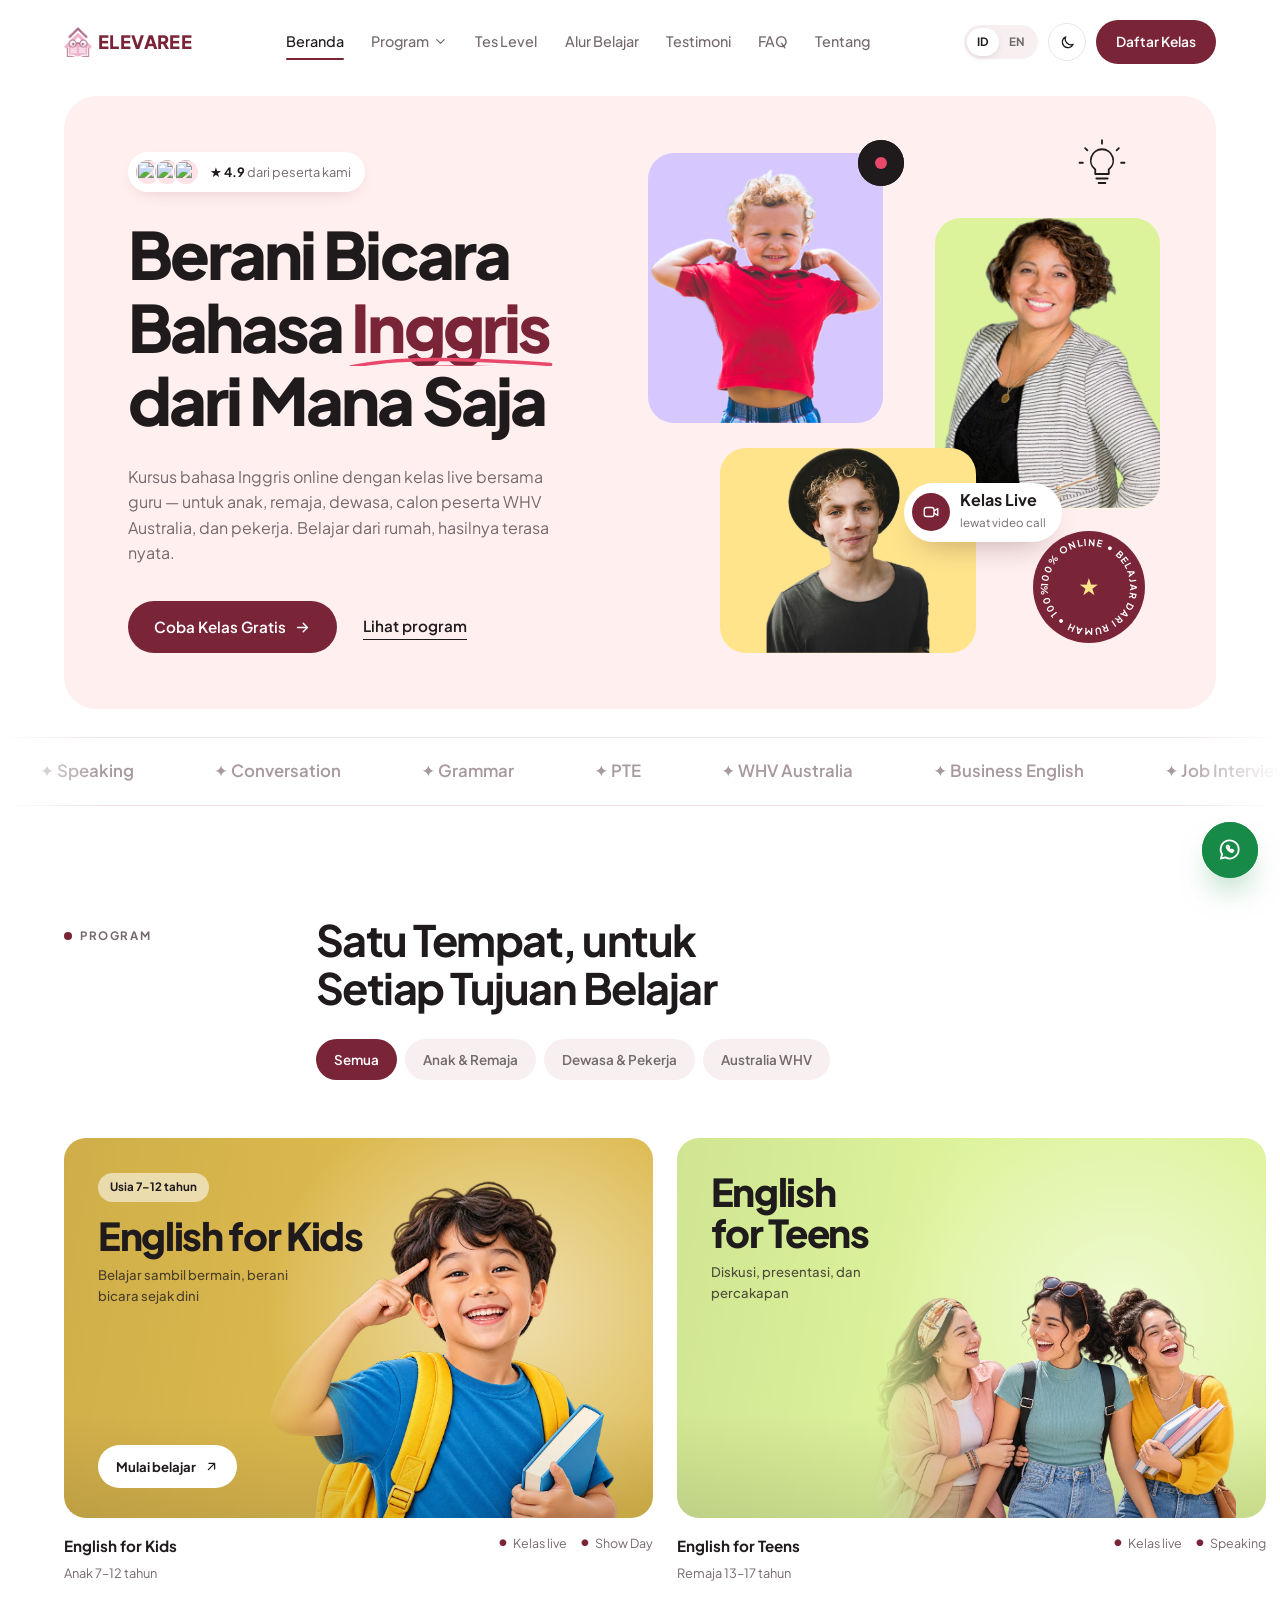
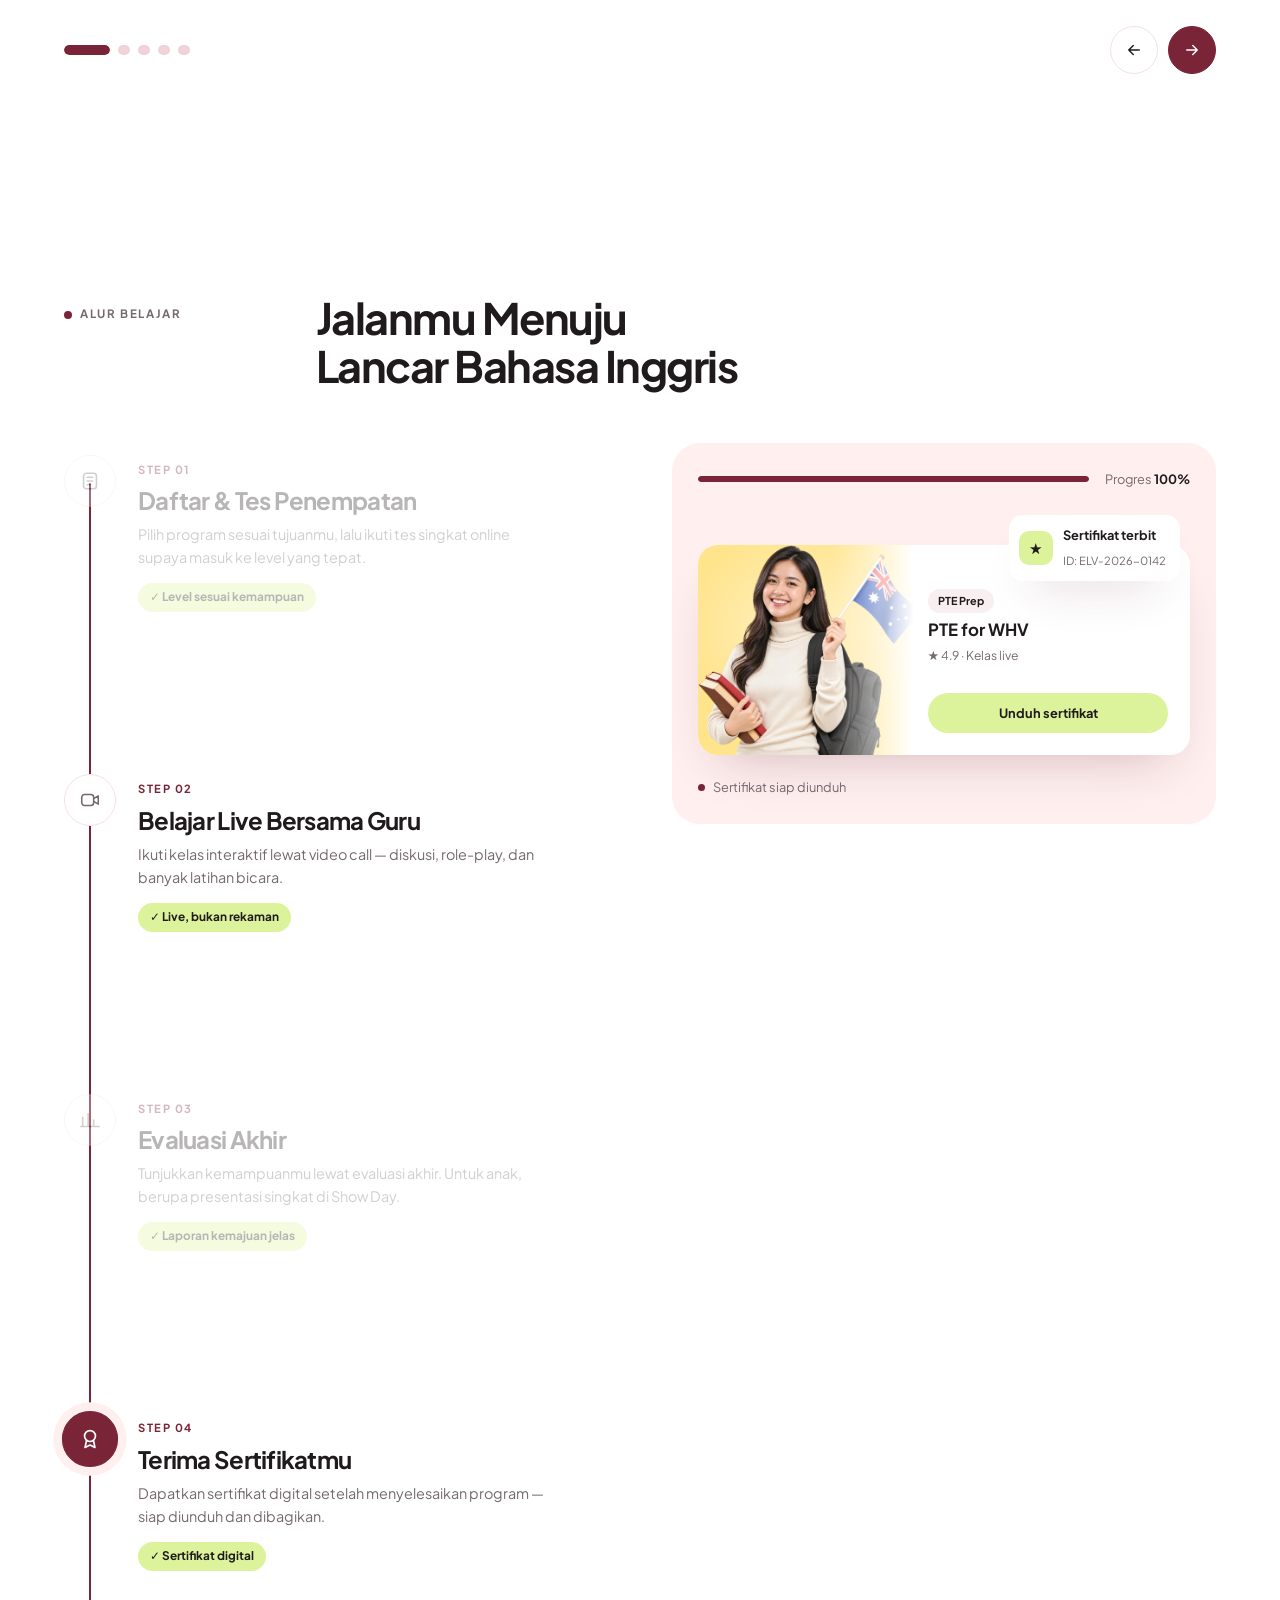
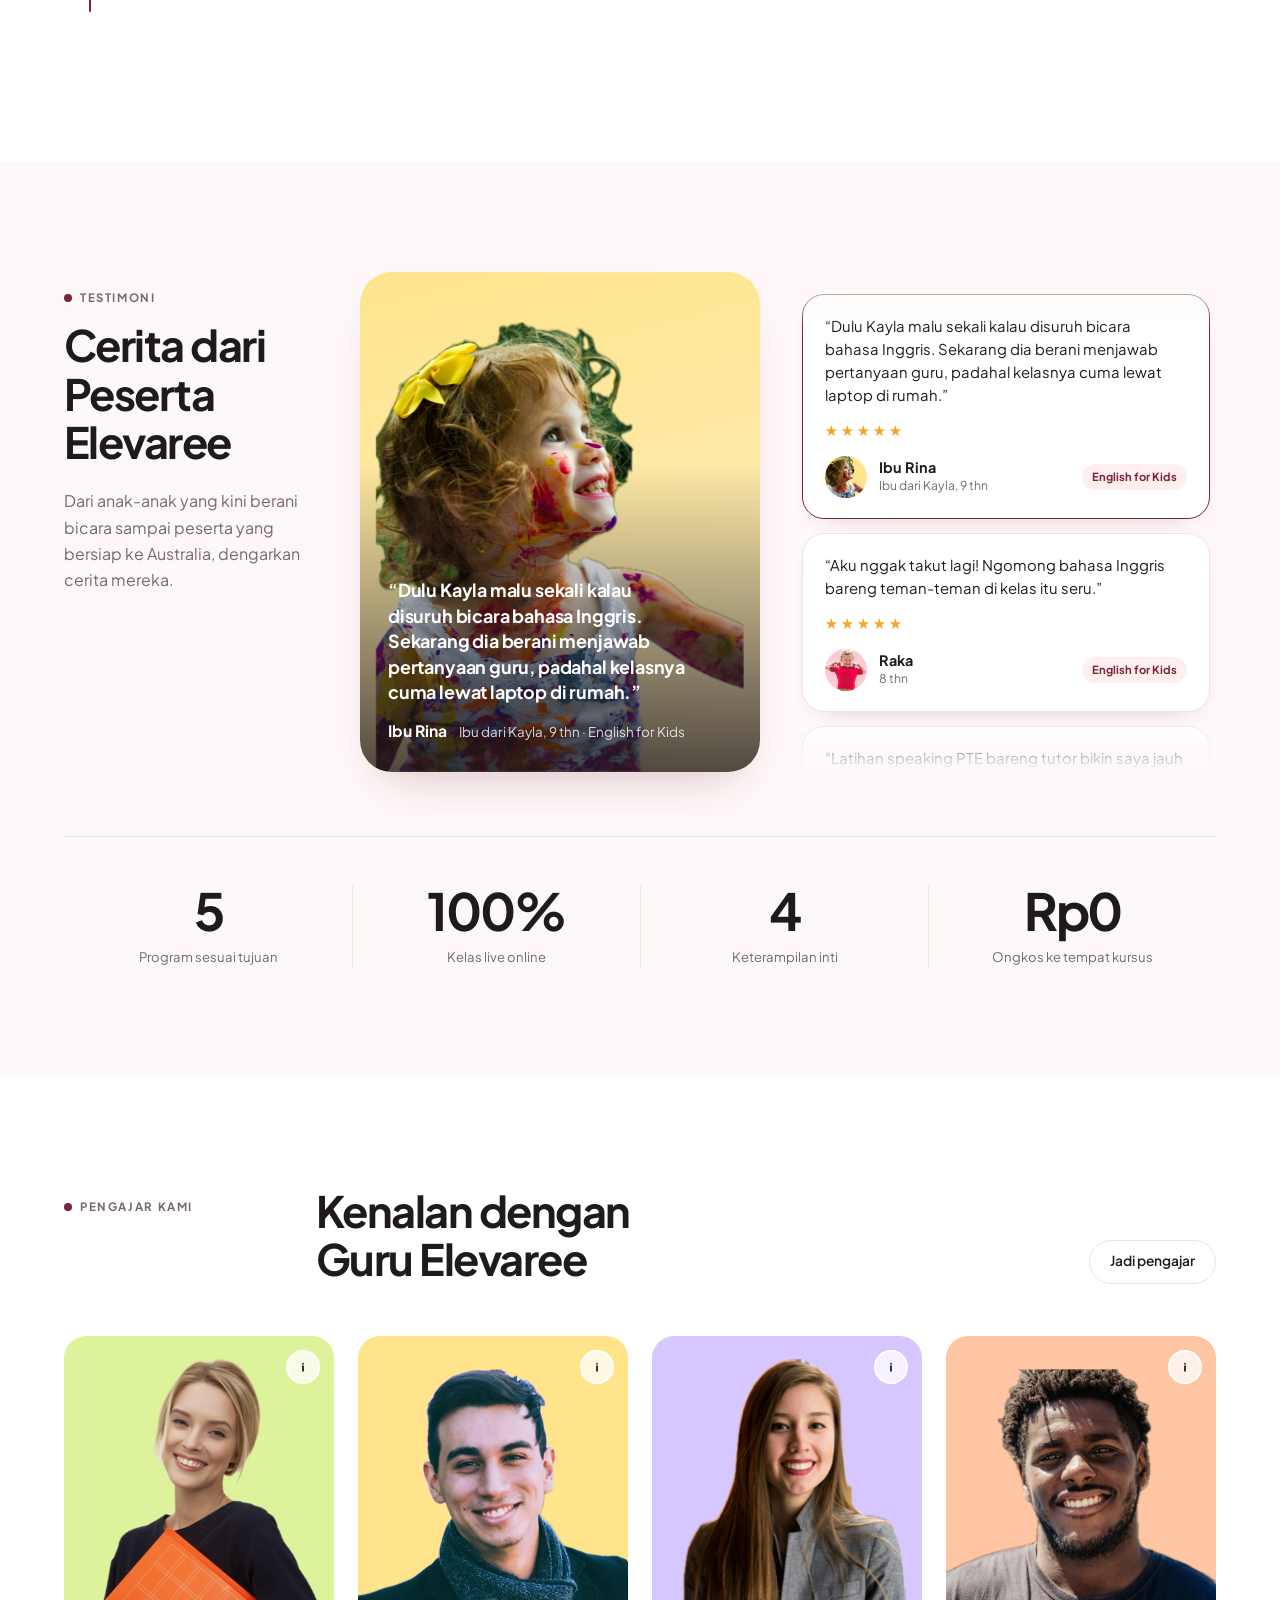
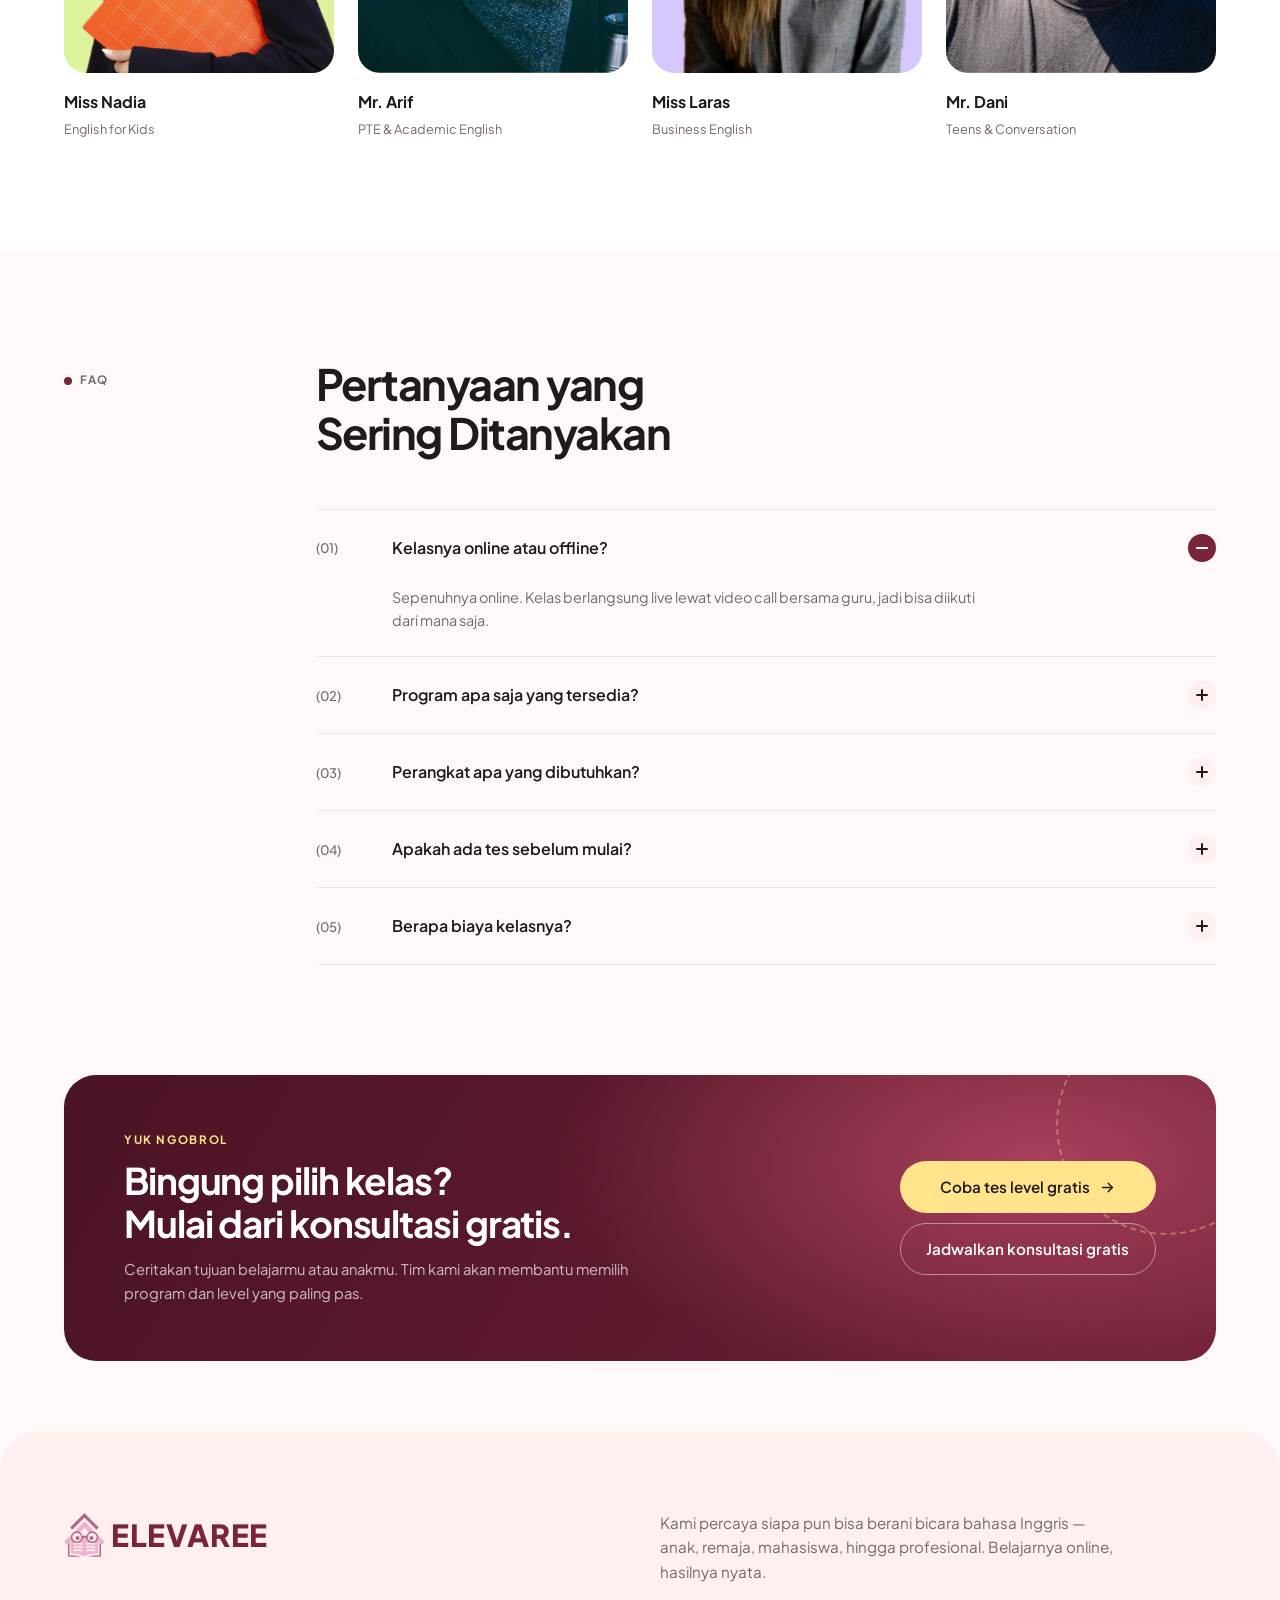
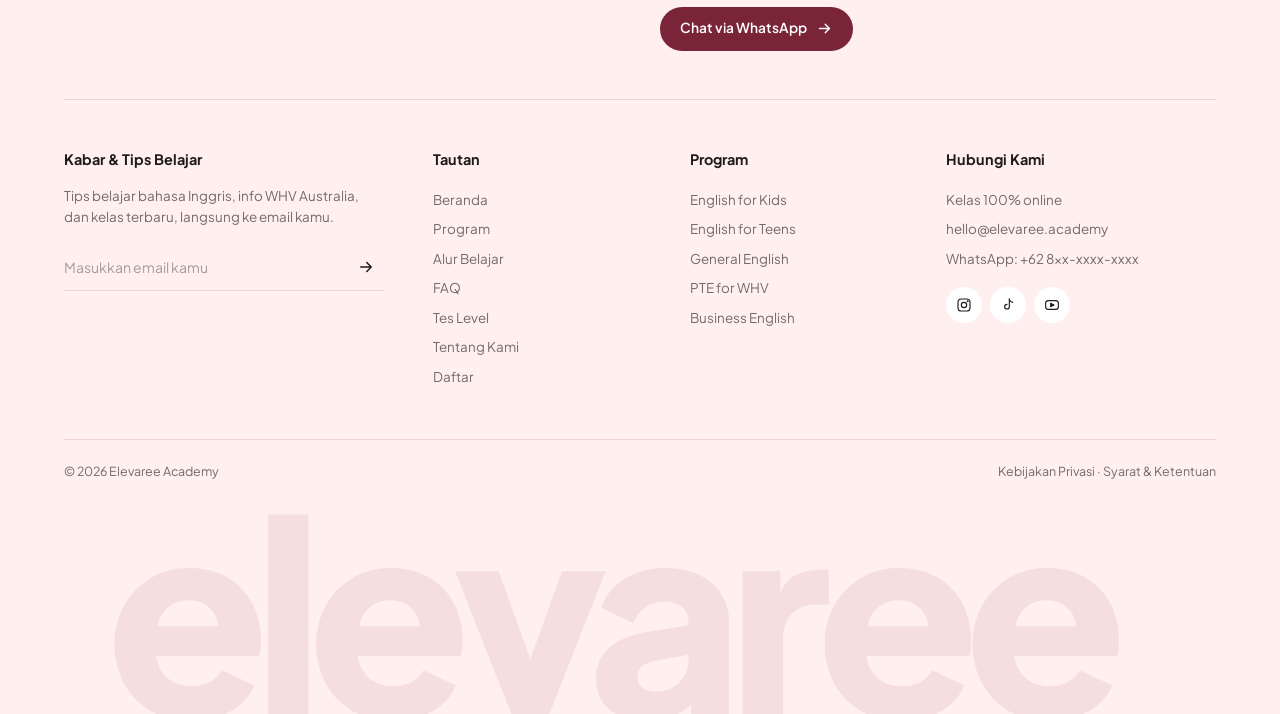
==== commit 352e329d: "Remove popular classes section; redesign testimonials (featured card + scrolling list) Co-Authored-B" ====
--- a/index.html
+++ b/index.html
@@ -53,7 +53,6 @@
         </div>
 
         <a href="tes-level.html" data-en="Level Test">Tes Level</a>
-        <a href="#kelas" data-en="Classes">Kelas</a>
         <a href="#alur" data-en="How It Works">Alur Belajar</a>
         <a href="#testimoni" data-en="Stories">Testimoni</a>
         <a href="#faq">FAQ</a>
@@ -273,37 +272,6 @@
             <button class="round-btn round-btn--fill" data-prog="1" aria-label="Berikutnya" data-en-label="Next"><svg viewBox="0 0 24 24"><path d="M5 12h14M13 6l6 6-6 6"/></svg></button>
           </div>
         </div>
-      </div>
-    </section>
-
-    <!-- ================= KATALOG KELAS ================= -->
-    <section class="section section--soft" id="kelas">
-      <div class="container">
-        <div class="head-split">
-          <p class="eyebrow" data-reveal data-en="Classes">Kelas</p>
-          <div>
-            <h2 class="h2" data-reveal style="--delay:.06s" data-en="Most Popular<br/>Classes">Kelas Paling<br/>Diminati</h2>
-            <div class="filters" role="tablist" data-reveal style="--delay:.12s">
-              <button class="filter cat-tab is-active" data-cat="all" role="tab" aria-selected="true" data-en="All Classes">Semua Kelas</button>
-              <button class="filter cat-tab" data-cat="kids" role="tab" aria-selected="false" data-en="Kids">Anak</button>
-              <button class="filter cat-tab" data-cat="teens" role="tab" aria-selected="false" data-en="Teens">Remaja</button>
-              <button class="filter cat-tab" data-cat="adult" role="tab" aria-selected="false" data-en="Adults">Dewasa</button>
-              <button class="filter cat-tab" data-cat="whv" role="tab" aria-selected="false" data-en="Australia WHV">Australia WHV</button>
-              <button class="filter cat-tab" data-cat="work" role="tab" aria-selected="false" data-en="Professionals">Pekerja</button>
-            </div>
-          </div>
-        </div>
-      </div>
-
-      <!-- diisi oleh js/main.js dari data kelas -->
-      <div class="catalog" data-reveal>
-        <div class="catalog__track"></div>
-      </div>
-
-      <div class="container center" data-reveal>
-        <a href="#kontak" data-wa="schedule" class="btn btn--outline btn--sm"><span data-en="Ask about the full schedule">Tanya jadwal lengkap</span>
-          <svg viewBox="0 0 24 24"><path d="M5 12h14M13 6l6 6-6 6"/></svg>
-        </a>
       </div>
     </section>
 
@@ -382,54 +350,59 @@
     </section>
 
     <!-- ================= TESTIMONI ================= -->
+    <!-- CONTOH: semua testimoni di bawah masih contoh. Ganti dengan cerita peserta asli (izin tertulis) lewat admin. -->
     <section class="section section--soft" id="testimoni">
       <div class="container">
-        <div class="head-split head-split--action">
-          <p class="eyebrow" data-reveal data-en="Testimonials">Testimoni</p>
-          <h2 class="h2" data-reveal style="--delay:.06s" data-en="Stories from<br/>Elevaree Learners">Cerita dari<br/>Peserta Elevaree</h2>
-          <div class="slider-nav" data-reveal style="--delay:.12s">
-            <button class="round-btn" data-slide="-1" aria-label="Sebelumnya"><svg viewBox="0 0 24 24"><path d="M19 12H5M11 6l-6 6 6 6"/></svg></button>
-            <button class="round-btn round-btn--fill" data-slide="1" aria-label="Berikutnya"><svg viewBox="0 0 24 24"><path d="M5 12h14M13 6l6 6-6 6"/></svg></button>
-          </div>
-        </div>
-      </div>
-
-      <div class="testi-track" tabindex="0" aria-label="Daftar testimoni, geser ke samping">
-        <article class="tcard" data-reveal>
-          <header><img src="https://images.unsplash.com/photo-1494790108377-be9c29b29330?w=96&h=96&fit=crop&crop=faces" alt="" /><div><b>Ibu Rina</b><span data-en="Kayla's mom, 9 y.o.">Ibu dari Kayla, 9 thn</span></div></header>
-          <p data-en="“Kayla used to be so shy about speaking English. Now she answers her teacher with confidence — even though class is just on a laptop at home.”">“Dulu Kayla malu sekali kalau disuruh bicara bahasa Inggris. Sekarang dia berani menjawab pertanyaan guru — padahal kelasnya cuma dari laptop di rumah.”</p>
-          <footer>English for Kids</footer>
-        </article>
-
-        <article class="tcard tcard--photo bg-pink" data-reveal style="--delay:.06s">
-          <img src="assets/img/kid-boy.png" alt="" loading="lazy" />
-          <span class="tcard__badge">Kids</span>
-          <div class="tcard__caption"><b data-en="“I'm not scared anymore!”">“Aku nggak takut lagi!”</b><span data-en="Raka, 8 y.o.">Raka, 8 thn</span></div>
-        </article>
-
-        <article class="tcard" data-reveal style="--delay:.12s">
-          <header><img src="https://images.unsplash.com/photo-1507003211169-0a1dd7228f2d?w=96&h=96&fit=crop&crop=faces" alt="" /><div><b>Dimas</b><span data-en="WHV applicant, 24">Calon peserta WHV, 24 thn</span></div></header>
-          <p data-en="“Practising PTE speaking with my tutor made me much calmer on test day. The feedback is detailed and easy to put into practice.”">“Latihan speaking PTE bareng tutor bikin saya jauh lebih tenang saat tes. Feedback-nya detail dan langsung bisa dipraktikkan.”</p>
-          <footer>PTE for WHV</footer>
-        </article>
-
-        <article class="tcard tcard--photo bg-sky" data-reveal style="--delay:.18s">
-          <img src="assets/img/teen-girl.png" alt="" loading="lazy" />
-          <span class="tcard__badge">Teens</span>
-          <div class="tcard__caption"><b data-en="“Presentations are fun now.”">“Presentasi jadi seru.”</b><span data-en="Alya, 14 y.o.">Alya, 14 thn</span></div>
-        </article>
-
-        <article class="tcard" data-reveal style="--delay:.24s">
-          <header><img src="https://images.unsplash.com/photo-1438761681033-6461ffad8d80?w=96&h=96&fit=crop&crop=faces" alt="" /><div><b>Sari</b><span>Marketing Executive, 31</span></div></header>
-          <p data-en="“I now lead meetings with overseas clients with much more confidence. Classes are online, so I can join from anywhere.”">“Sekarang saya lebih percaya diri memimpin meeting dengan klien luar negeri. Kelasnya online, jadi bisa ikut dari mana saja.”</p>
-          <footer>Business English</footer>
-        </article>
-
-        <article class="tcard tcard--photo bg-butter" data-reveal style="--delay:.3s">
-          <img src="assets/img/adult-man.png" alt="" loading="lazy" />
-          <span class="tcard__badge" data-en="Adults">Dewasa</span>
-          <div class="tcard__caption"><b data-en="“Finally brave enough to chat.”">“Akhirnya berani ngobrol.”</b><span data-en="Andi, 35">Andi, 35 thn</span></div>
-        </article>
+        <div class="testi">
+          <div class="testi__intro">
+            <p class="eyebrow" data-reveal data-en="Testimonials">Testimoni</p>
+            <h2 class="h2" data-reveal style="--delay:.06s" data-en="Stories from<br/>Elevaree Learners">Cerita dari<br/>Peserta Elevaree</h2>
+            <p class="testi__lead" data-reveal style="--delay:.12s" data-en="From kids who now dare to speak up to learners getting ready for their Australian adventure, hear it in their own words.">Dari anak-anak yang kini berani bicara sampai peserta yang bersiap ke Australia, dengarkan cerita mereka.</p>
+          </div>
+
+          <figure class="tfeat" data-reveal style="--delay:.1s" aria-live="polite">
+            <img class="tfeat__img" src="assets/img/kid-girl.png" alt="" />
+            <figcaption>
+              <blockquote class="tfeat__q"></blockquote>
+              <div class="tfeat__by"><b></b><span></span></div>
+            </figcaption>
+          </figure>
+
+          <div class="tq-list" data-reveal style="--delay:.16s" role="list" aria-label="Daftar testimoni">
+            <div class="tq-list__track">
+              <button type="button" class="tq" role="listitem" data-img="kid-girl.png" data-bg="butter">
+                <span class="tq__text" data-en="“Kayla used to be so shy about speaking English. Now she answers her teacher with confidence, even though class is just on a laptop at home.”">“Dulu Kayla malu sekali kalau disuruh bicara bahasa Inggris. Sekarang dia berani menjawab pertanyaan guru, padahal kelasnya cuma lewat laptop di rumah.”</span>
+                <span class="tq__stars" aria-label="5 dari 5 bintang">★★★★★</span>
+                <span class="tq__by"><img class="tq__av" style="--c:var(--butter)" src="assets/img/kid-girl.png" alt="" loading="lazy" /><span><b>Ibu Rina</b><small data-en="Kayla's mom, 9 y.o.">Ibu dari Kayla, 9 thn</small></span><em>English for Kids</em></span>
+              </button>
+              <button type="button" class="tq" role="listitem" data-img="kid-boy.png" data-bg="pink">
+                <span class="tq__text" data-en="“I'm not scared anymore! Speaking English with my friends in class is fun.”">“Aku nggak takut lagi! Ngomong bahasa Inggris bareng teman-teman di kelas itu seru.”</span>
+                <span class="tq__stars" aria-label="5 dari 5 bintang">★★★★★</span>
+                <span class="tq__by"><img class="tq__av" style="--c:var(--pink)" src="assets/img/kid-boy.png" alt="" loading="lazy" /><span><b>Raka</b><small data-en="8 y.o.">8 thn</small></span><em>English for Kids</em></span>
+              </button>
+              <button type="button" class="tq" role="listitem" data-img="scholar-man.png" data-bg="peach">
+                <span class="tq__text" data-en="“Practising PTE speaking with my tutor made me much calmer on test day. The feedback is detailed and easy to put into practice.”">“Latihan speaking PTE bareng tutor bikin saya jauh lebih tenang saat tes. Feedback-nya detail dan langsung bisa dipraktikkan.”</span>
+                <span class="tq__stars" aria-label="5 dari 5 bintang">★★★★★</span>
+                <span class="tq__by"><img class="tq__av" style="--c:var(--peach)" src="assets/img/scholar-man.png" alt="" loading="lazy" /><span><b>Dimas</b><small data-en="WHV applicant, 24">Calon peserta WHV, 24 thn</small></span><em>PTE for WHV</em></span>
+              </button>
+              <button type="button" class="tq" role="listitem" data-img="teen-girl.png" data-bg="sky">
+                <span class="tq__text" data-en="“Presentations are fun now. I'm no longer nervous when I have to speak in front of the class.”">“Presentasi jadi seru. Sekarang aku nggak grogi lagi kalau harus bicara di depan kelas.”</span>
+                <span class="tq__stars" aria-label="5 dari 5 bintang">★★★★★</span>
+                <span class="tq__by"><img class="tq__av" style="--c:var(--sky)" src="assets/img/teen-girl.png" alt="" loading="lazy" /><span><b>Alya</b><small data-en="14 y.o.">14 thn</small></span><em>English for Teens</em></span>
+              </button>
+              <button type="button" class="tq" role="listitem" data-img="worker-woman.png" data-bg="lilac">
+                <span class="tq__text" data-en="“I now lead meetings with overseas clients with much more confidence. Classes are online, so I can join from anywhere.”">“Sekarang saya lebih percaya diri memimpin meeting dengan klien luar negeri. Kelasnya online, jadi bisa ikut dari mana saja.”</span>
+                <span class="tq__stars" aria-label="5 dari 5 bintang">★★★★★</span>
+                <span class="tq__by"><img class="tq__av" style="--c:var(--lilac)" src="assets/img/worker-woman.png" alt="" loading="lazy" /><span><b>Sari</b><small>Marketing Executive, 31</small></span><em>Business English</em></span>
+              </button>
+              <button type="button" class="tq" role="listitem" data-img="adult-man.png" data-bg="sage">
+                <span class="tq__text" data-en="“Finally brave enough to chat with foreigners. The tutor is patient and the class is relaxed.”">“Akhirnya berani ngobrol dengan orang asing. Tutornya sabar dan kelasnya santai.”</span>
+                <span class="tq__stars" aria-label="5 dari 5 bintang">★★★★★</span>
+                <span class="tq__by"><img class="tq__av" style="--c:var(--sage)" src="assets/img/adult-man.png" alt="" loading="lazy" /><span><b>Andi</b><small data-en="35 y.o.">35 thn</small></span><em>General English</em></span>
+              </button>
+            </div>
+          </div>
+        </div>
       </div>
 
       <div class="container">
@@ -597,7 +570,7 @@
         </div>
         <div data-reveal style="--delay:.06s">
           <b data-en="Links">Tautan</b>
-          <a href="#beranda" data-en="Home">Beranda</a><a href="#program" data-en="Programs">Program</a><a href="#kelas" data-en="Classes">Kelas</a><a href="#alur" data-en="How It Works">Alur Belajar</a><a href="#faq">FAQ</a><a href="tes-level.html" data-en="Level Test">Tes Level</a><a href="tentang.html" data-en="About Us">Tentang Kami</a><a href="daftar.html" data-en="Register">Daftar</a>
+          <a href="#beranda" data-en="Home">Beranda</a><a href="#program" data-en="Programs">Program</a><a href="#alur" data-en="How It Works">Alur Belajar</a><a href="#faq">FAQ</a><a href="tes-level.html" data-en="Level Test">Tes Level</a><a href="tentang.html" data-en="About Us">Tentang Kami</a><a href="daftar.html" data-en="Register">Daftar</a>
         </div>
         <div data-reveal style="--delay:.12s">
           <b data-en="Programs">Program</b>
--- a/css/style.css
+++ b/css/style.css
@@ -1836,3 +1836,58 @@
 @supports not ((backdrop-filter: blur(1px)) or (-webkit-backdrop-filter: blur(1px))) {
   .nav__inner::before { background: var(--surface); }
 }
+
+/* ---------- Testimoni: kartu utama + daftar bergulir ---------- */
+.testi { display: grid; grid-template-columns: minmax(0, 1fr) minmax(300px, 400px) minmax(300px, 420px); gap: 36px; align-items: stretch; }
+.testi__intro { align-self: start; padding-top: 6px; }
+.testi__intro .h2 { margin-top: 14px; }
+.testi__lead { margin: 22px 0 0; max-width: 34ch; color: var(--muted); font-size: 1rem; line-height: 1.65; }
+
+.tfeat { --c: var(--butter); position: relative; margin: 0; aspect-ratio: 4 / 5; border-radius: 32px; overflow: hidden; isolation: isolate;
+  background: linear-gradient(165deg, var(--c), color-mix(in srgb, var(--c) 55%, #fff)); box-shadow: var(--shadow); }
+.tfeat__img { position: absolute; z-index: -2; left: 50%; bottom: 0; height: 90%; width: auto; max-width: 96%; object-fit: contain; transform: translateX(-50%); transition: opacity .25s, transform .45s var(--ease); }
+.tfeat::after { content: ""; position: absolute; inset: 0; z-index: -1; background: linear-gradient(180deg, transparent 38%, rgba(31, 26, 28, .78) 100%); pointer-events: none; }
+.tfeat figcaption { position: absolute; left: 0; right: 0; bottom: 0; padding: 26px 28px 28px; color: #fff; transition: opacity .25s, transform .45s var(--ease); }
+.tfeat__q { margin: 0; font-size: 1.12rem; line-height: 1.42; font-weight: 700; letter-spacing: -.01em; text-wrap: balance; }
+.tfeat__by { display: flex; flex-wrap: wrap; align-items: baseline; gap: 4px 12px; margin-top: 14px; }
+.tfeat__by b { font-size: .98rem; }
+.tfeat__by span { font-size: .84rem; opacity: .82; }
+.tfeat.is-swap .tfeat__img { opacity: 0; transform: translateX(-50%) scale(.96); }
+.tfeat.is-swap figcaption { opacity: 0; transform: translateY(10px); }
+
+.tq-list { position: relative; overflow: hidden; border-radius: 6px; min-height: 360px;
+  -webkit-mask-image: linear-gradient(180deg, transparent, #000 11%, #000 89%, transparent); mask-image: linear-gradient(180deg, transparent, #000 11%, #000 89%, transparent); }
+.tq-list__track { position: absolute; left: 0; right: 0; top: 0; padding: 22px 6px 0; animation: tqUp 46s linear infinite; }
+.tq-list:hover .tq-list__track, .tq-list:focus-within .tq-list__track { animation-play-state: paused; }
+@keyframes tqUp { to { transform: translateY(-50%); } }
+.tq { display: block; width: 100%; margin: 0 0 14px; padding: 20px 22px; text-align: left; font: inherit; color: var(--ink); cursor: pointer;
+  background: var(--surface); border: 1.5px solid var(--line); border-radius: 22px; box-shadow: 0 10px 26px -22px rgba(90, 30, 45, .5);
+  transition: border-color .3s, transform .35s var(--ease), box-shadow .3s; }
+.tq:hover { transform: translateX(-4px); box-shadow: var(--shadow); }
+.tq.is-active { border-color: var(--maroon); }
+.tq__text { display: block; font-size: .93rem; line-height: 1.55; }
+.tq__stars { display: block; margin-top: 12px; color: #f4a62a; font-size: .9rem; letter-spacing: 3px; }
+.tq__by { display: flex; align-items: center; gap: 12px; margin-top: 14px; }
+.tq__av { --c: var(--blush); width: 42px; height: 42px; flex: none; border-radius: 50%; object-fit: cover; object-position: 50% 12%; background: var(--c); }
+.tq__by > span { min-width: 0; }
+.tq__by b { display: block; font-size: .9rem; line-height: 1.25; }
+.tq__by small { display: block; font-size: .76rem; color: var(--muted); }
+.tq__by em { margin-left: auto; flex: none; max-width: 38%; font-style: normal; font-size: .7rem; font-weight: 700; color: var(--accent-text); background: var(--blush); padding: 4px 10px; border-radius: 999px; text-align: center; }
+
+@media (max-width: 1180px) {
+  .testi { grid-template-columns: minmax(0, 1fr) minmax(0, 1fr); gap: 28px; }
+  .testi__intro { grid-column: 1 / -1; }
+  .testi__lead { max-width: 52ch; }
+}
+@media (max-width: 760px) {
+  .testi { grid-template-columns: minmax(0, 1fr); }
+  .tfeat { max-width: 440px; width: 100%; margin: 0 auto; }
+  .tfeat__img { top: 3%; bottom: auto; height: 66%; }
+  .tq-list { min-height: 0; -webkit-mask-image: none; mask-image: none; overflow-x: auto; scroll-snap-type: x mandatory; scrollbar-width: none; margin: 0 -24px; padding: 0 24px; }
+  .tq-list::-webkit-scrollbar { display: none; }
+  .tq-list__track { position: static; display: flex; gap: 14px; padding: 4px 0 16px; animation: none; }
+  .tq { flex: none; width: min(310px, 82vw); margin: 0; scroll-snap-align: start; }
+  .tq:hover { transform: none; }
+  .tq.is-clone { display: none; }
+}
+@media (prefers-reduced-motion: reduce) { .tq-list__track { animation: none; position: static; } .tq-list { overflow-y: auto; max-height: 460px; } }
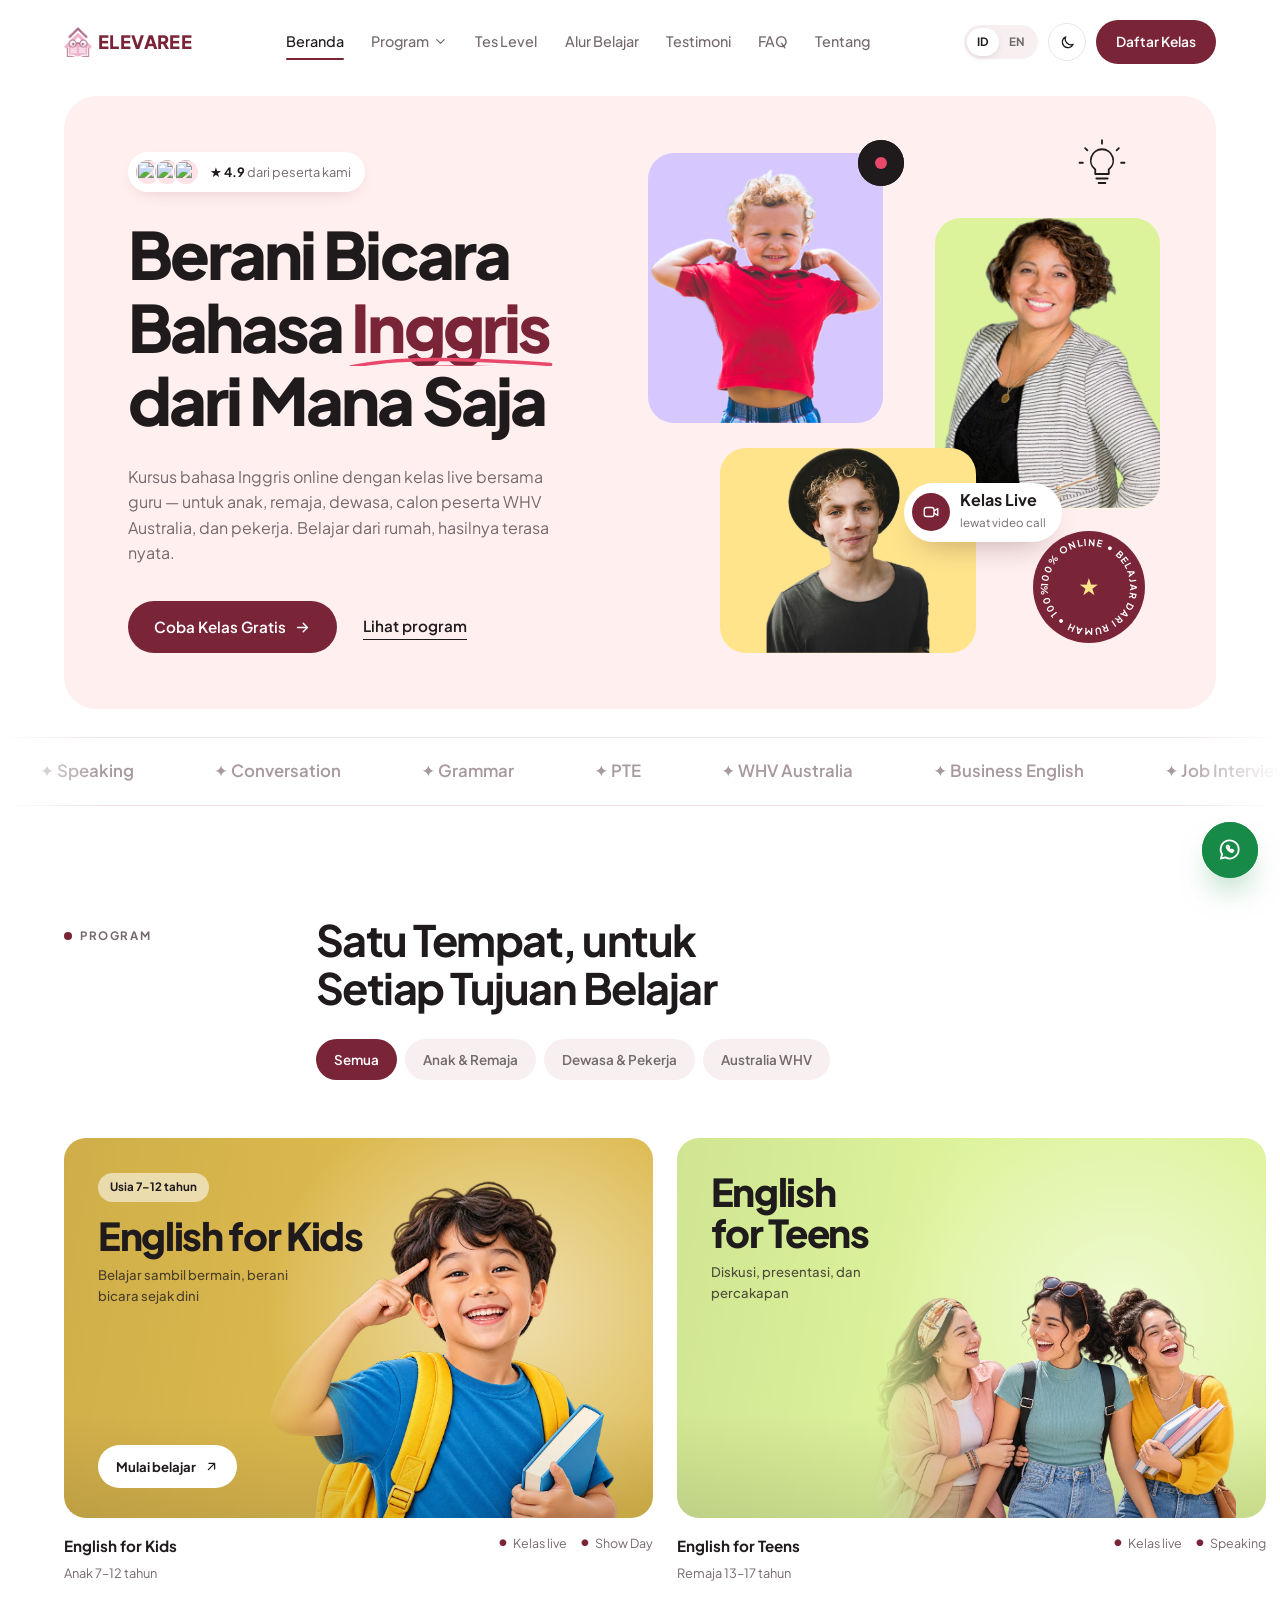
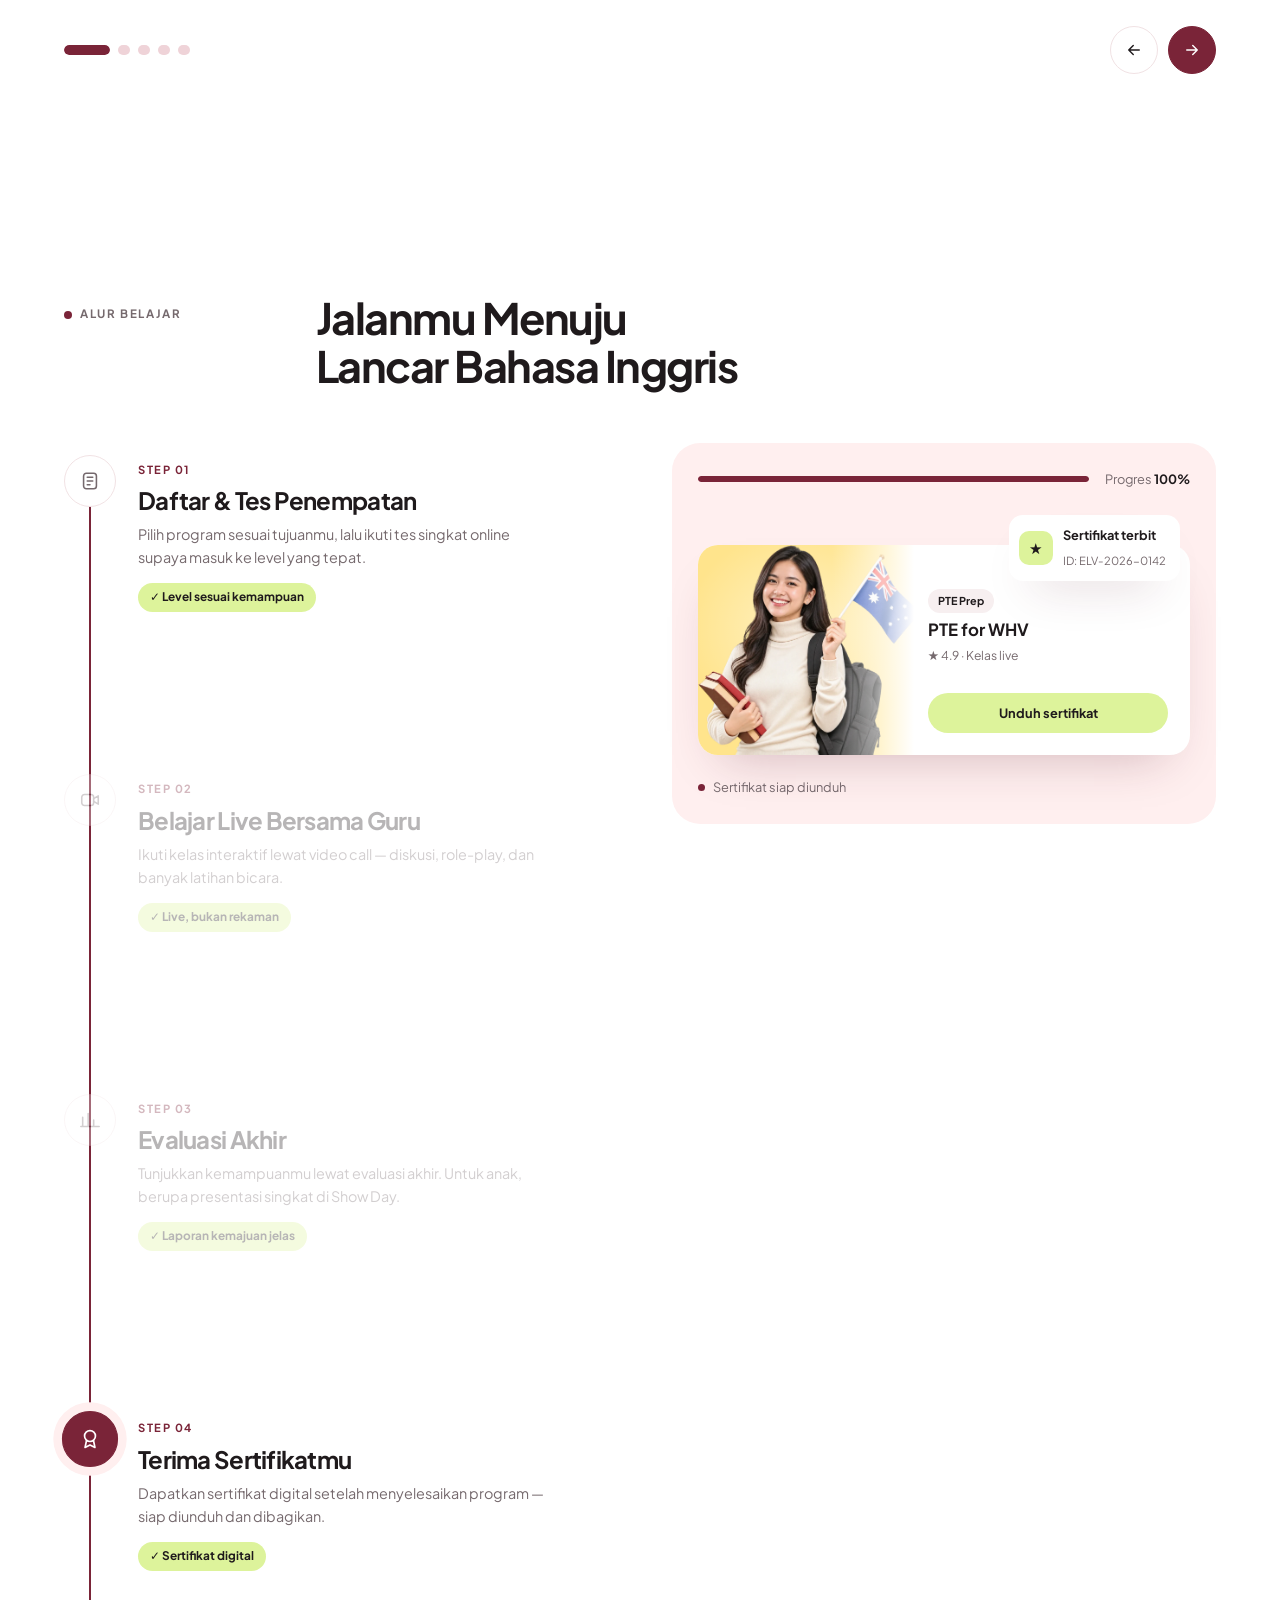
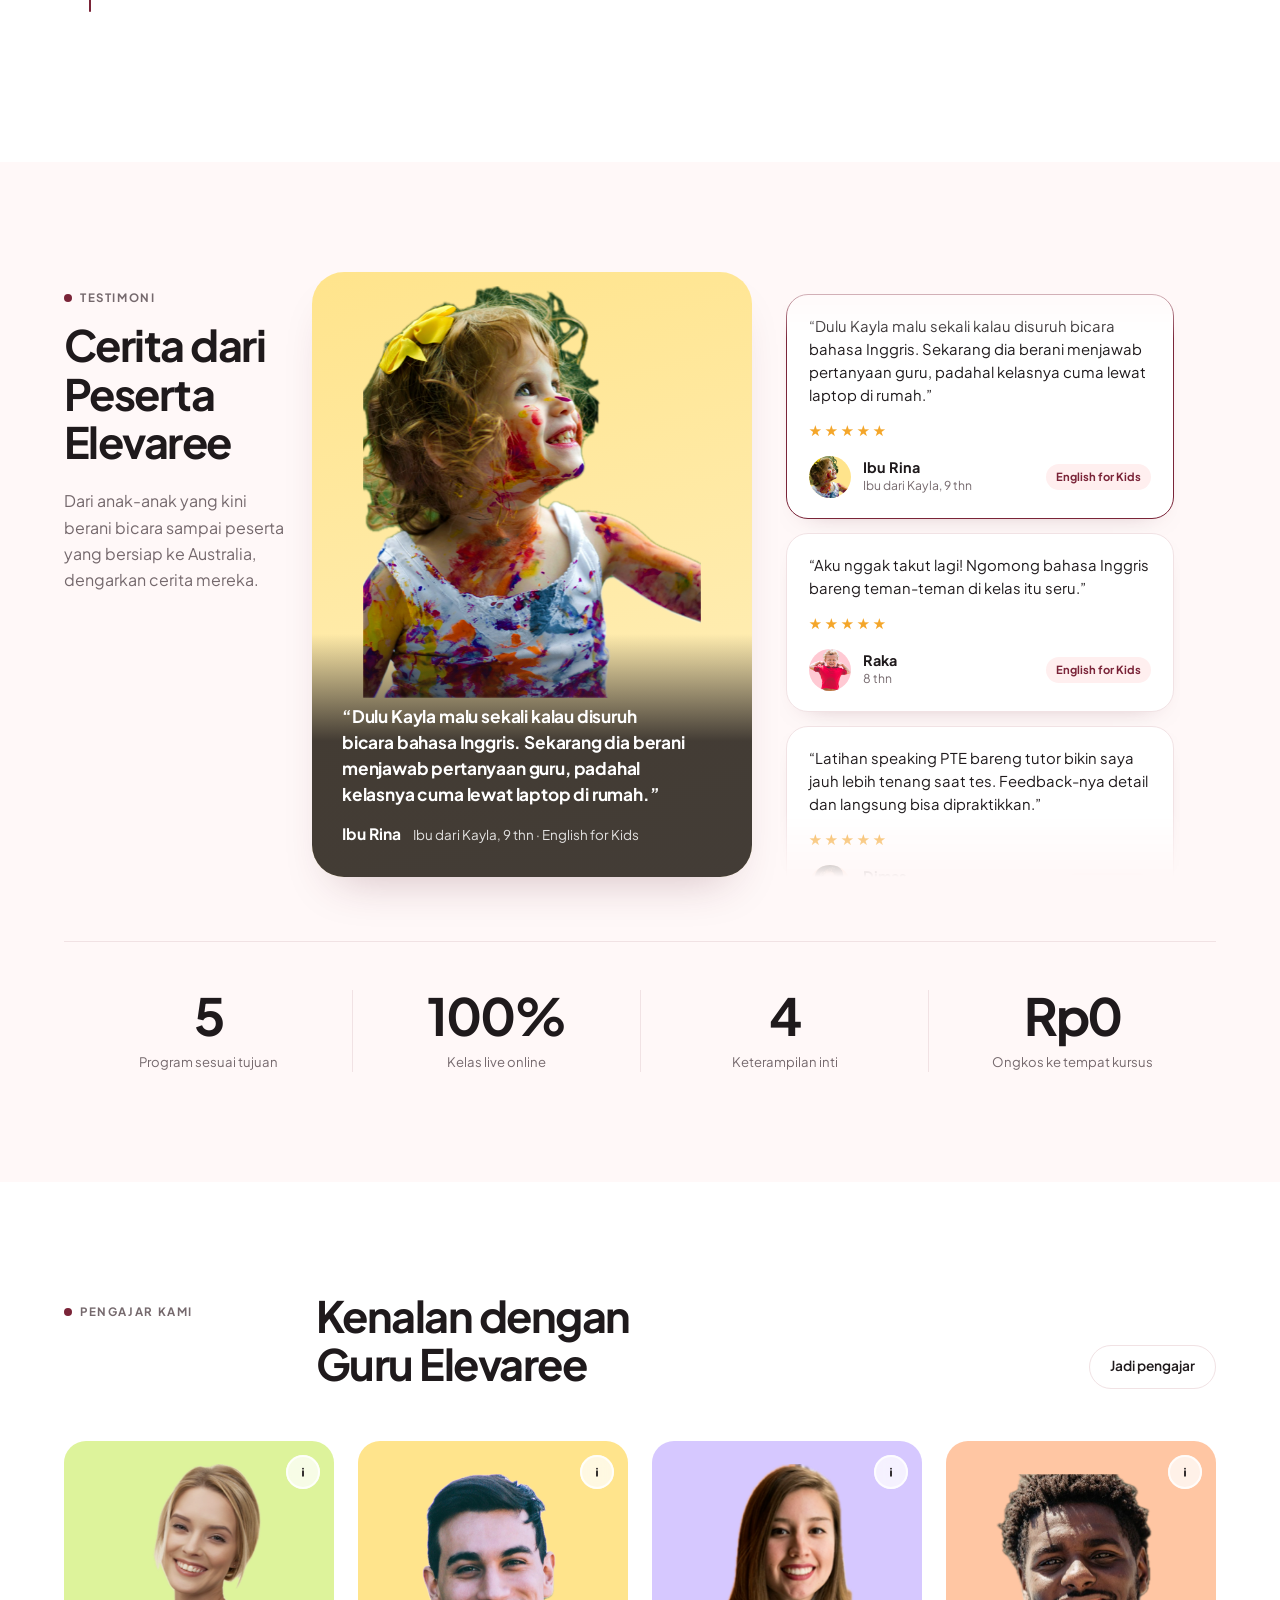
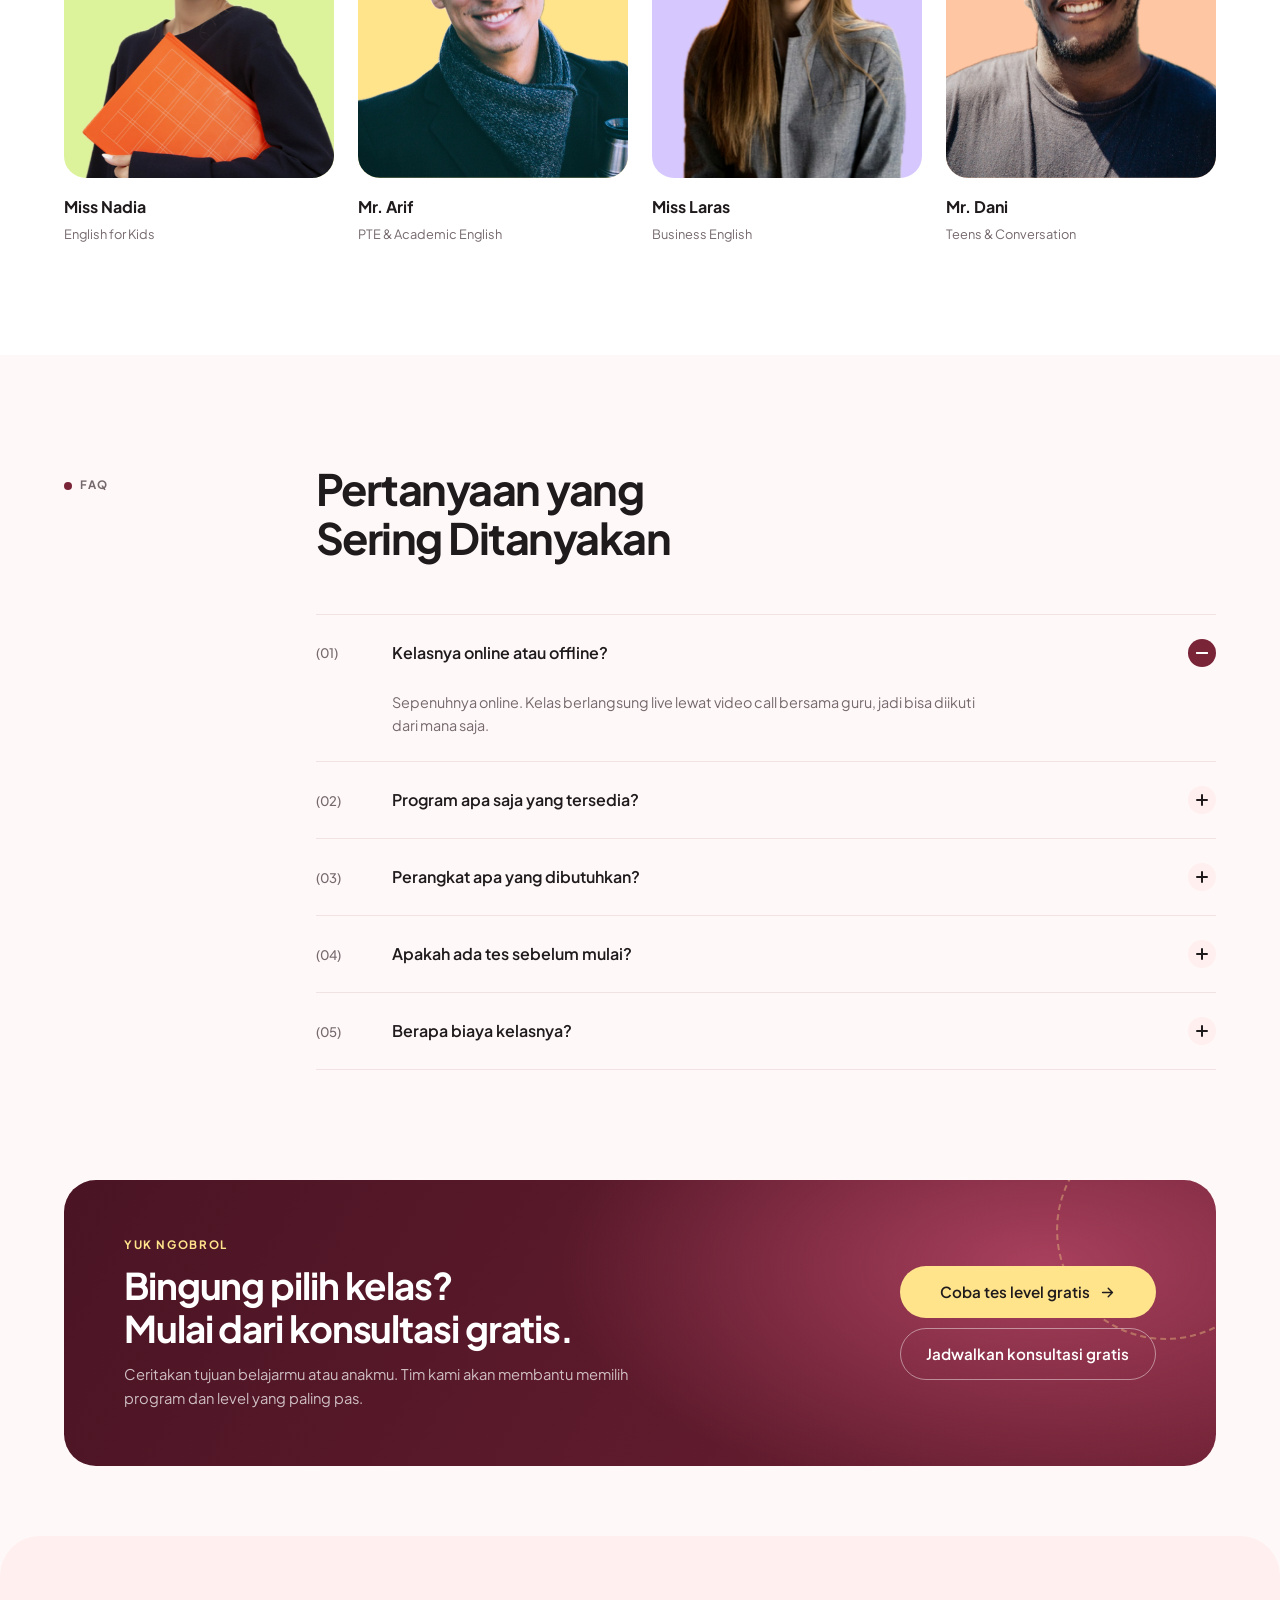
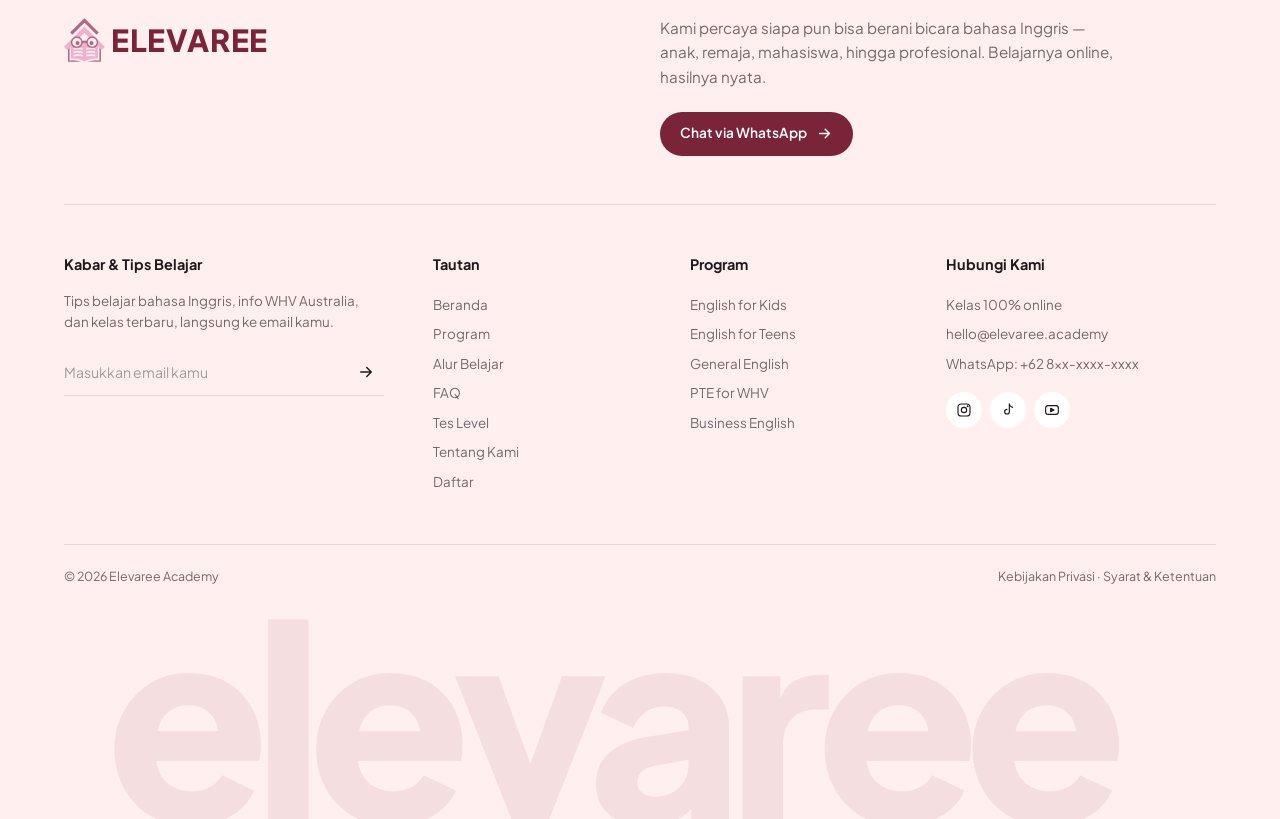
==== commit a915923d: "New photo for Business English program Co-Authored-By: Claude Sonnet 5.5 <noreply@anthropic.com>" ====
--- a/index.html
+++ b/index.html
@@ -245,7 +245,7 @@
                 <h3>Business English</h3>
                 <p data-en="Meetings, emails, presentations &amp; job interviews">Meeting, email, presentasi, hingga interview kerja</p>
               </div>
-              <img src="assets/img/worker-woman.png" alt="Pekerja profesional tersenyum" loading="lazy" />
+              <img src="assets/img/prog-business.webp" alt="Tiga rekan kerja bersorak gembira di depan laptop" loading="lazy" />
               <a href="#kontak" data-trial data-program="business" class="course__cta"><span data-en="Start learning">Mulai belajar</span> <svg viewBox="0 0 24 24"><path d="M7 17 17 7M8 7h9v9"/></svg></a>
             </div>
             <div class="course__meta">
--- a/css/style.css
+++ b/css/style.css
@@ -1838,21 +1838,21 @@
 }
 
 /* ---------- Testimoni: kartu utama + daftar bergulir ---------- */
-.testi { display: grid; grid-template-columns: minmax(0, 1fr) minmax(300px, 400px) minmax(300px, 420px); gap: 36px; align-items: stretch; }
+.testi { display: grid; grid-template-columns: minmax(220px, .8fr) minmax(320px, 440px) minmax(300px, 400px); gap: 28px; align-items: stretch; }
 .testi__intro { align-self: start; padding-top: 6px; }
 .testi__intro .h2 { margin-top: 14px; }
 .testi__lead { margin: 22px 0 0; max-width: 34ch; color: var(--muted); font-size: 1rem; line-height: 1.65; }
 
-.tfeat { --c: var(--butter); position: relative; margin: 0; aspect-ratio: 4 / 5; border-radius: 32px; overflow: hidden; isolation: isolate;
+.tfeat { --c: var(--butter); position: relative; margin: 0; display: grid; grid-template-rows: minmax(0, 1fr) auto; aspect-ratio: 4 / 5.5; border-radius: 32px; overflow: hidden; isolation: isolate;
   background: linear-gradient(165deg, var(--c), color-mix(in srgb, var(--c) 55%, #fff)); box-shadow: var(--shadow); }
-.tfeat__img { position: absolute; z-index: -2; left: 50%; bottom: 0; height: 90%; width: auto; max-width: 96%; object-fit: contain; transform: translateX(-50%); transition: opacity .25s, transform .45s var(--ease); }
-.tfeat::after { content: ""; position: absolute; inset: 0; z-index: -1; background: linear-gradient(180deg, transparent 38%, rgba(31, 26, 28, .78) 100%); pointer-events: none; }
-.tfeat figcaption { position: absolute; left: 0; right: 0; bottom: 0; padding: 26px 28px 28px; color: #fff; transition: opacity .25s, transform .45s var(--ease); }
-.tfeat__q { margin: 0; font-size: 1.12rem; line-height: 1.42; font-weight: 700; letter-spacing: -.01em; text-wrap: balance; }
+/* foto di atas, teks di bawah: wajah tidak tertutup kutipan */
+.tfeat__img { grid-row: 1; align-self: end; justify-self: center; height: 100%; width: auto; max-width: 100%; object-fit: contain; object-position: 50% 100%; padding-top: 14px; transition: opacity .25s, transform .45s var(--ease); }
+.tfeat figcaption { grid-row: 2; position: relative; margin-top: -64px; padding: 70px 30px 30px; color: #fff; background: linear-gradient(180deg, rgba(31, 26, 28, 0), rgba(31, 26, 28, .84) 44%); transition: opacity .25s, transform .45s var(--ease); }
+.tfeat__q { margin: 0; font-size: 1.08rem; line-height: 1.5; font-weight: 700; letter-spacing: -.01em; text-wrap: balance; }
 .tfeat__by { display: flex; flex-wrap: wrap; align-items: baseline; gap: 4px 12px; margin-top: 14px; }
 .tfeat__by b { font-size: .98rem; }
-.tfeat__by span { font-size: .84rem; opacity: .82; }
-.tfeat.is-swap .tfeat__img { opacity: 0; transform: translateX(-50%) scale(.96); }
+.tfeat__by span { font-size: .84rem; opacity: .85; }
+.tfeat.is-swap .tfeat__img { opacity: 0; transform: scale(.96); }
 .tfeat.is-swap figcaption { opacity: 0; transform: translateY(10px); }
 
 .tq-list { position: relative; overflow: hidden; border-radius: 6px; min-height: 360px;
@@ -1881,8 +1881,7 @@
 }
 @media (max-width: 760px) {
   .testi { grid-template-columns: minmax(0, 1fr); }
-  .tfeat { max-width: 440px; width: 100%; margin: 0 auto; }
-  .tfeat__img { top: 3%; bottom: auto; height: 66%; }
+  .tfeat { max-width: 440px; width: 100%; margin: 0 auto; aspect-ratio: auto; grid-template-rows: 300px auto; }
   .tq-list { min-height: 0; -webkit-mask-image: none; mask-image: none; overflow-x: auto; scroll-snap-type: x mandatory; scrollbar-width: none; margin: 0 -24px; padding: 0 24px; }
   .tq-list::-webkit-scrollbar { display: none; }
   .tq-list__track { position: static; display: flex; gap: 14px; padding: 4px 0 16px; animation: none; }
